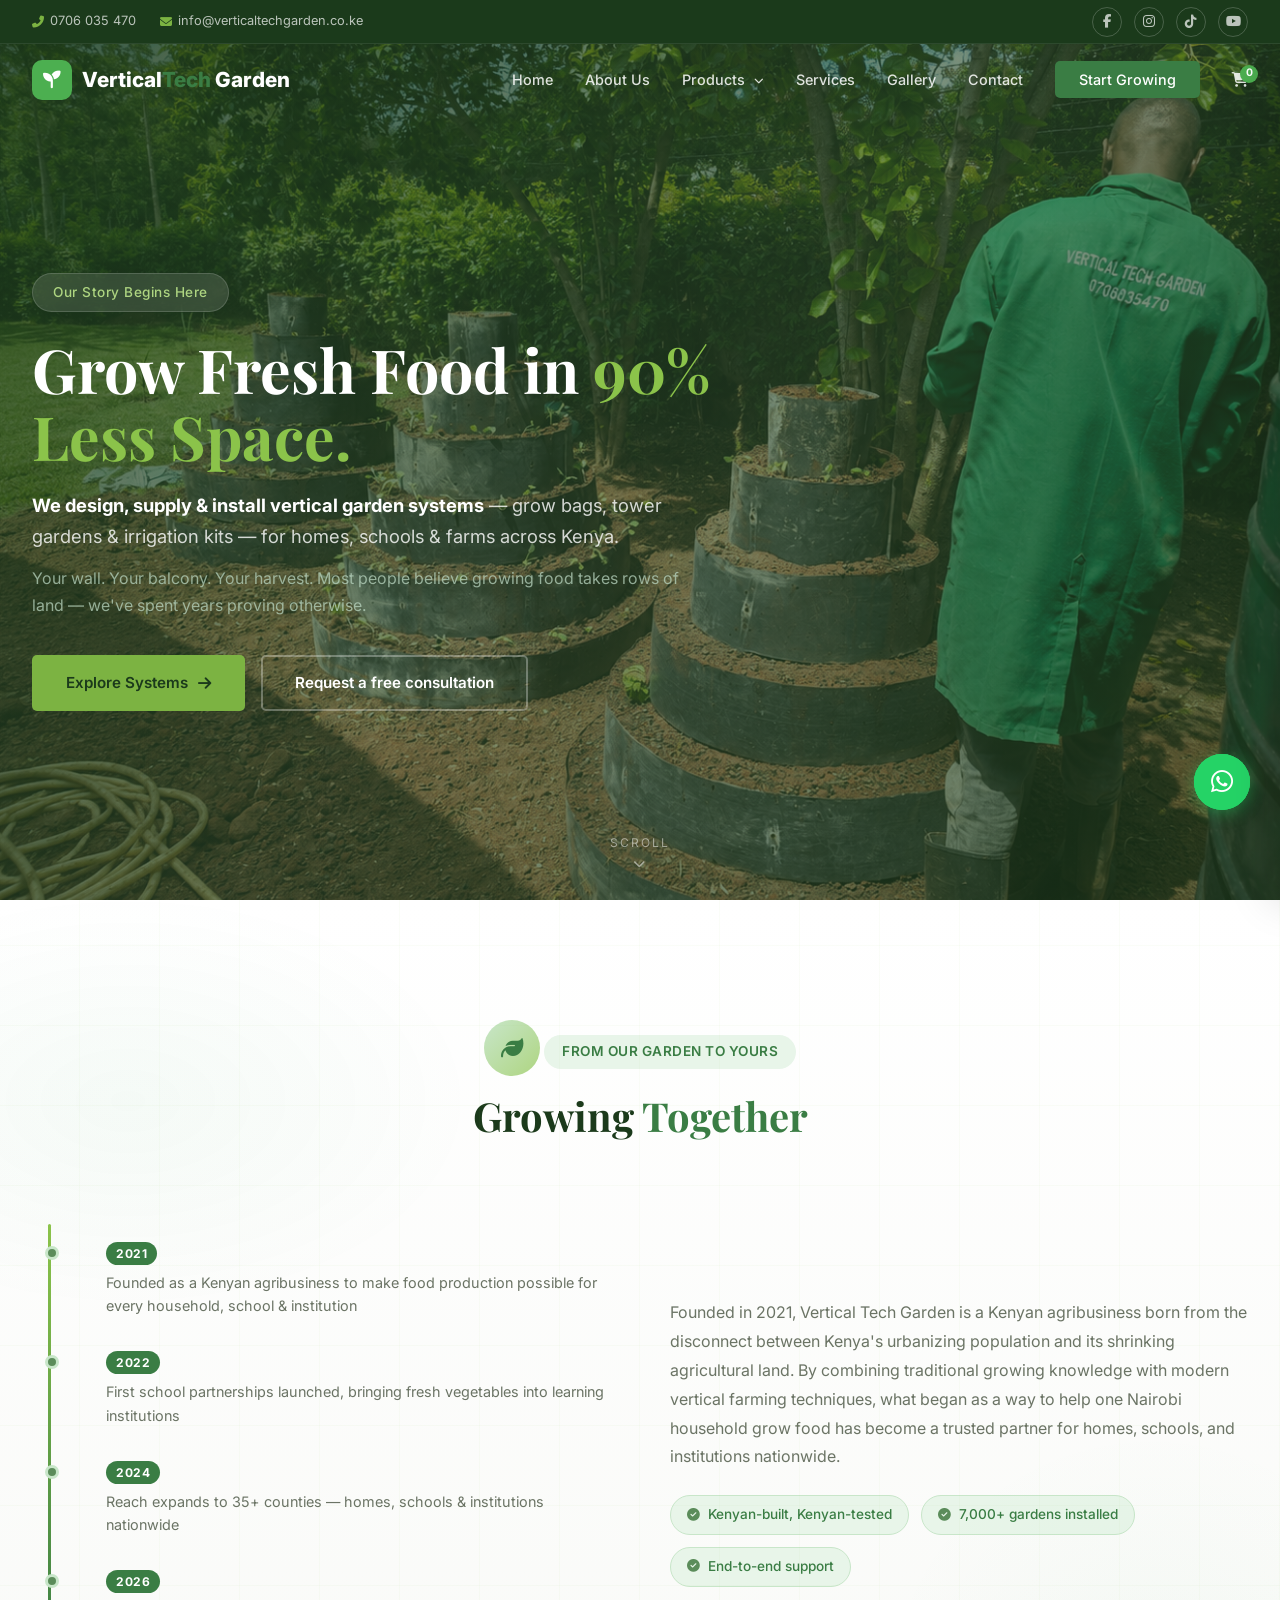
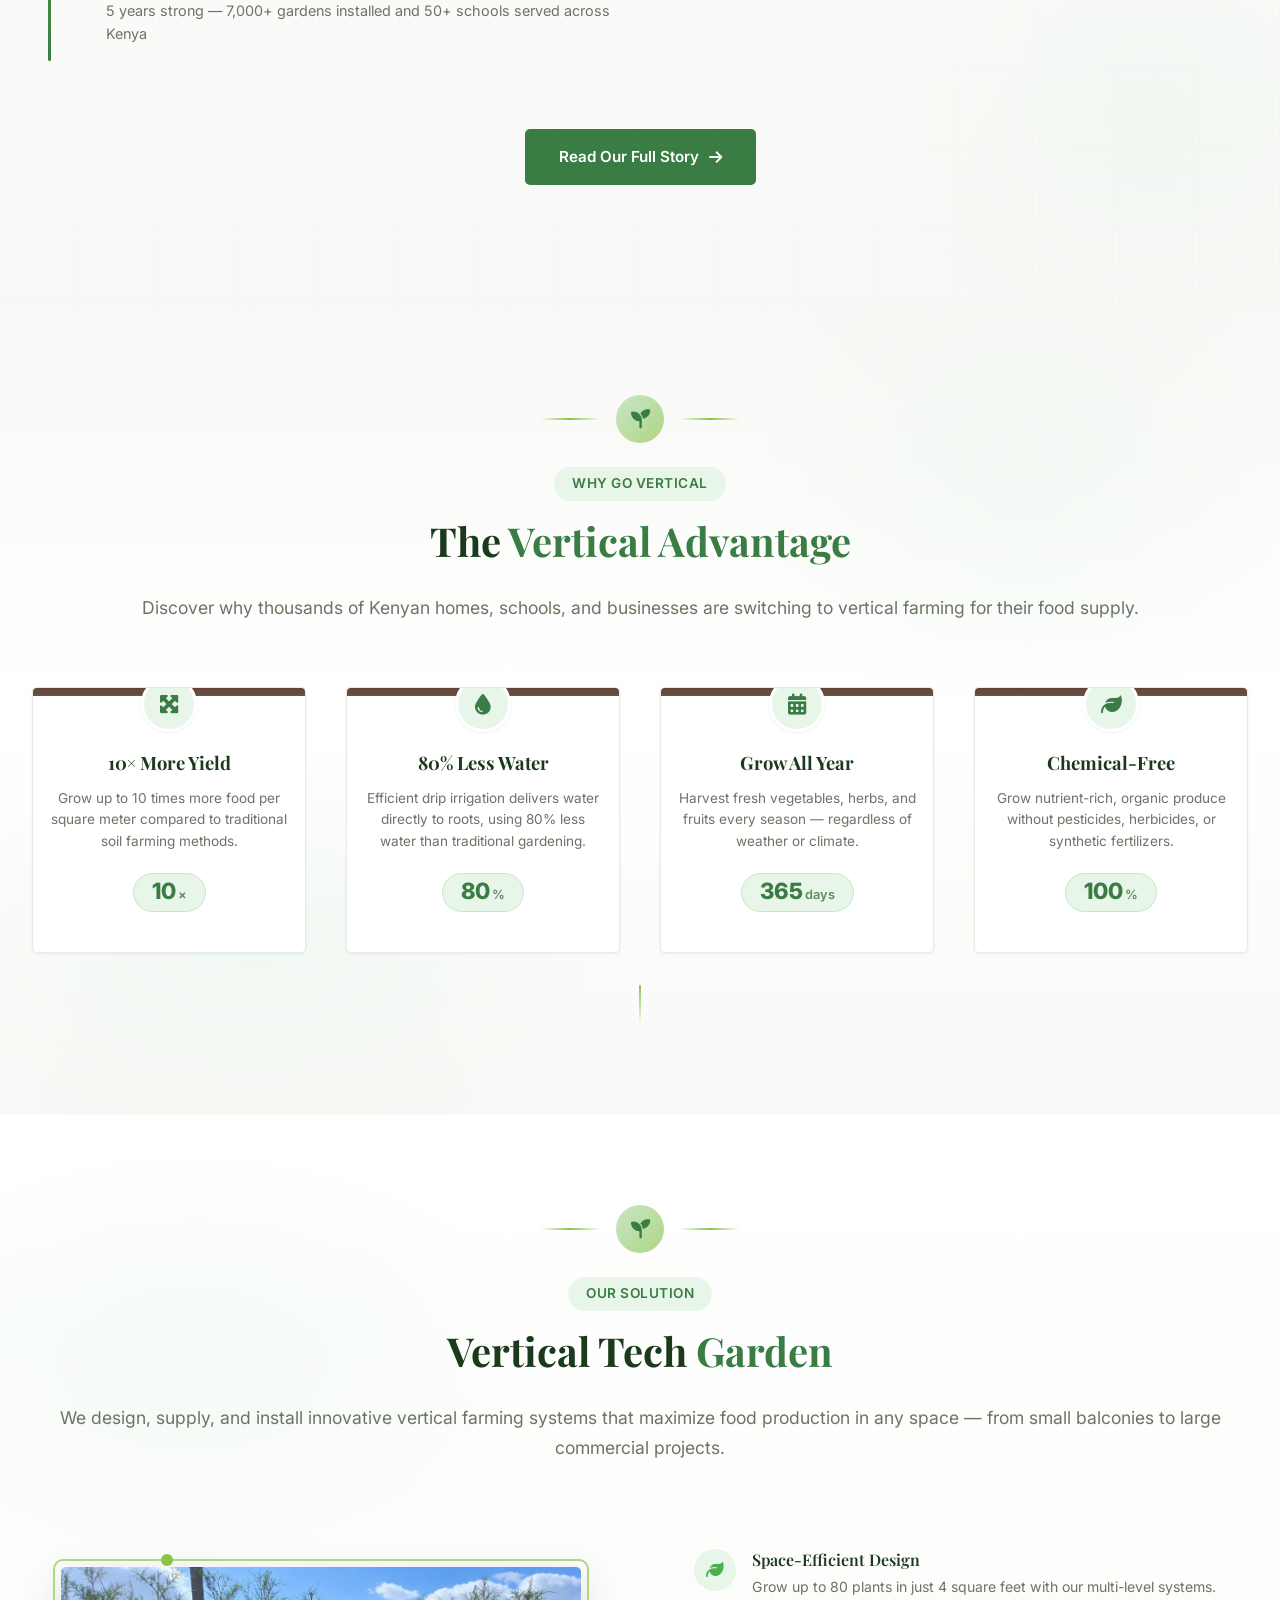
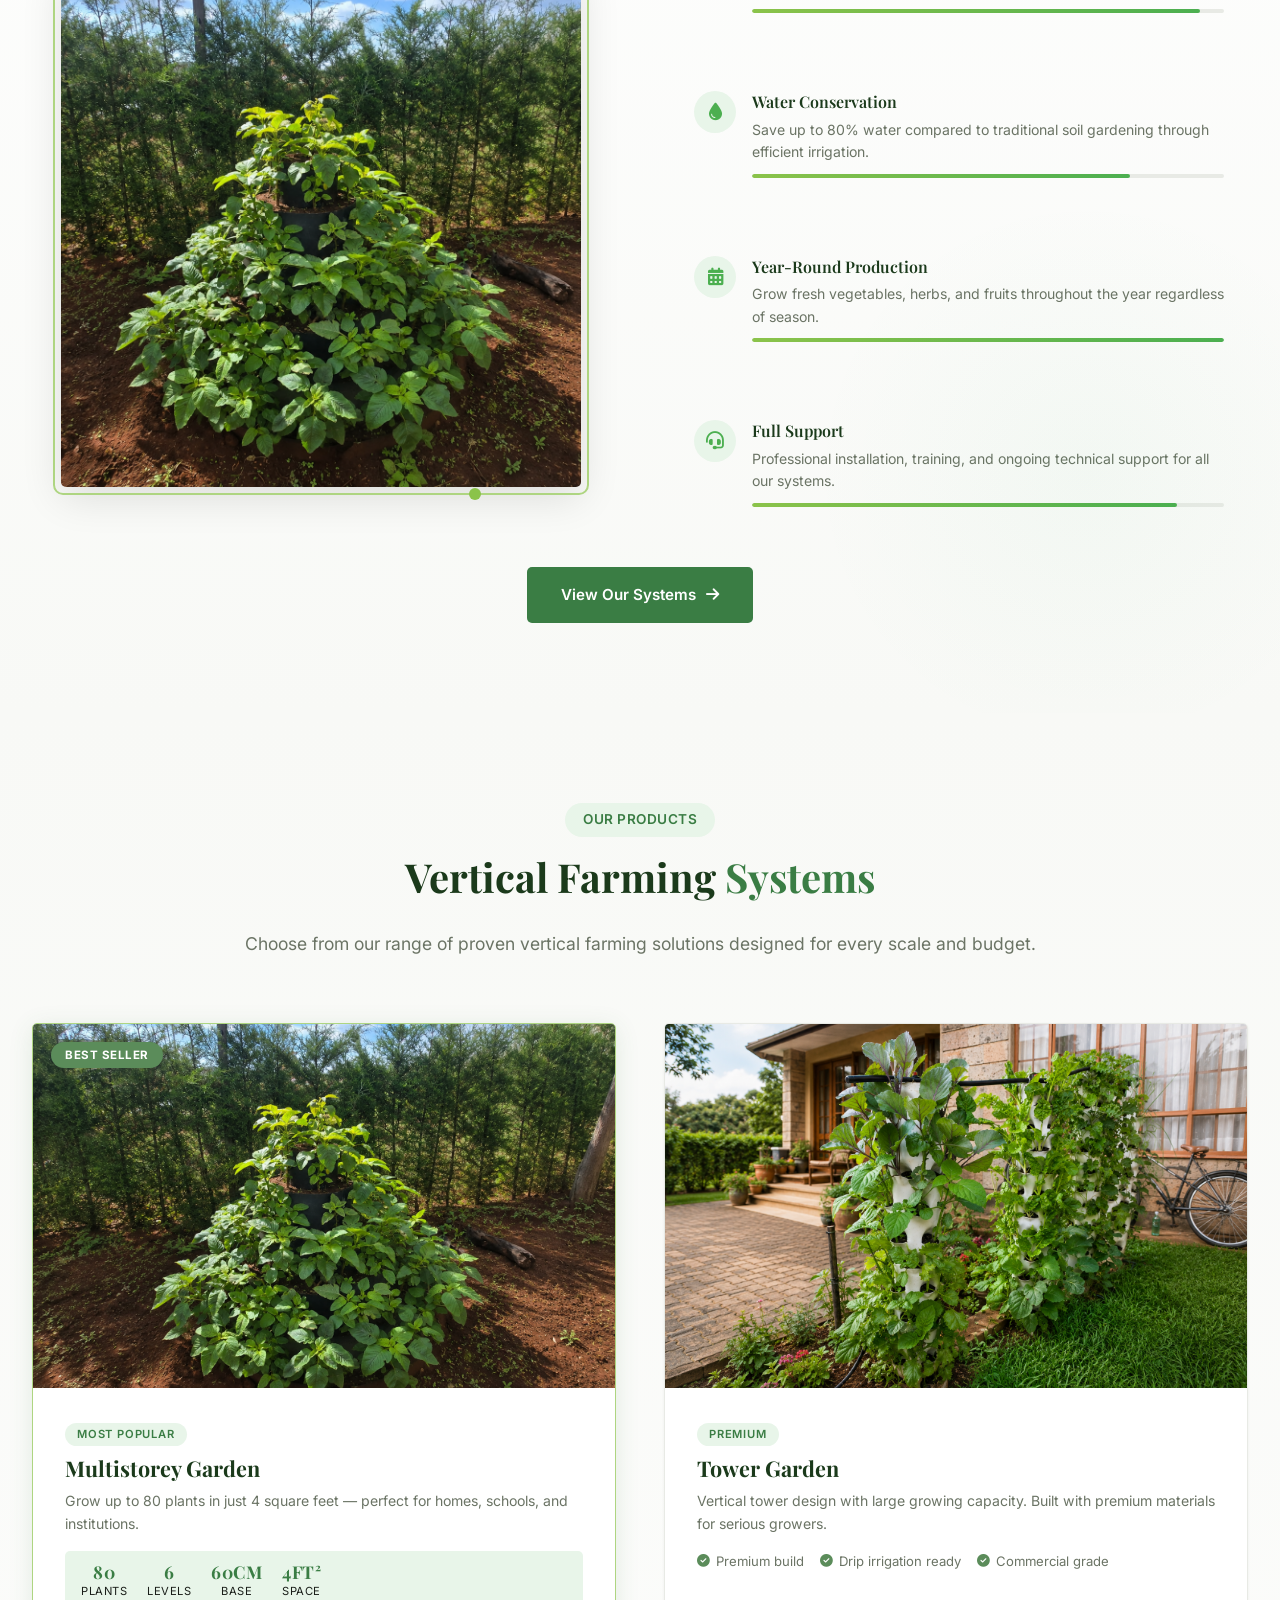
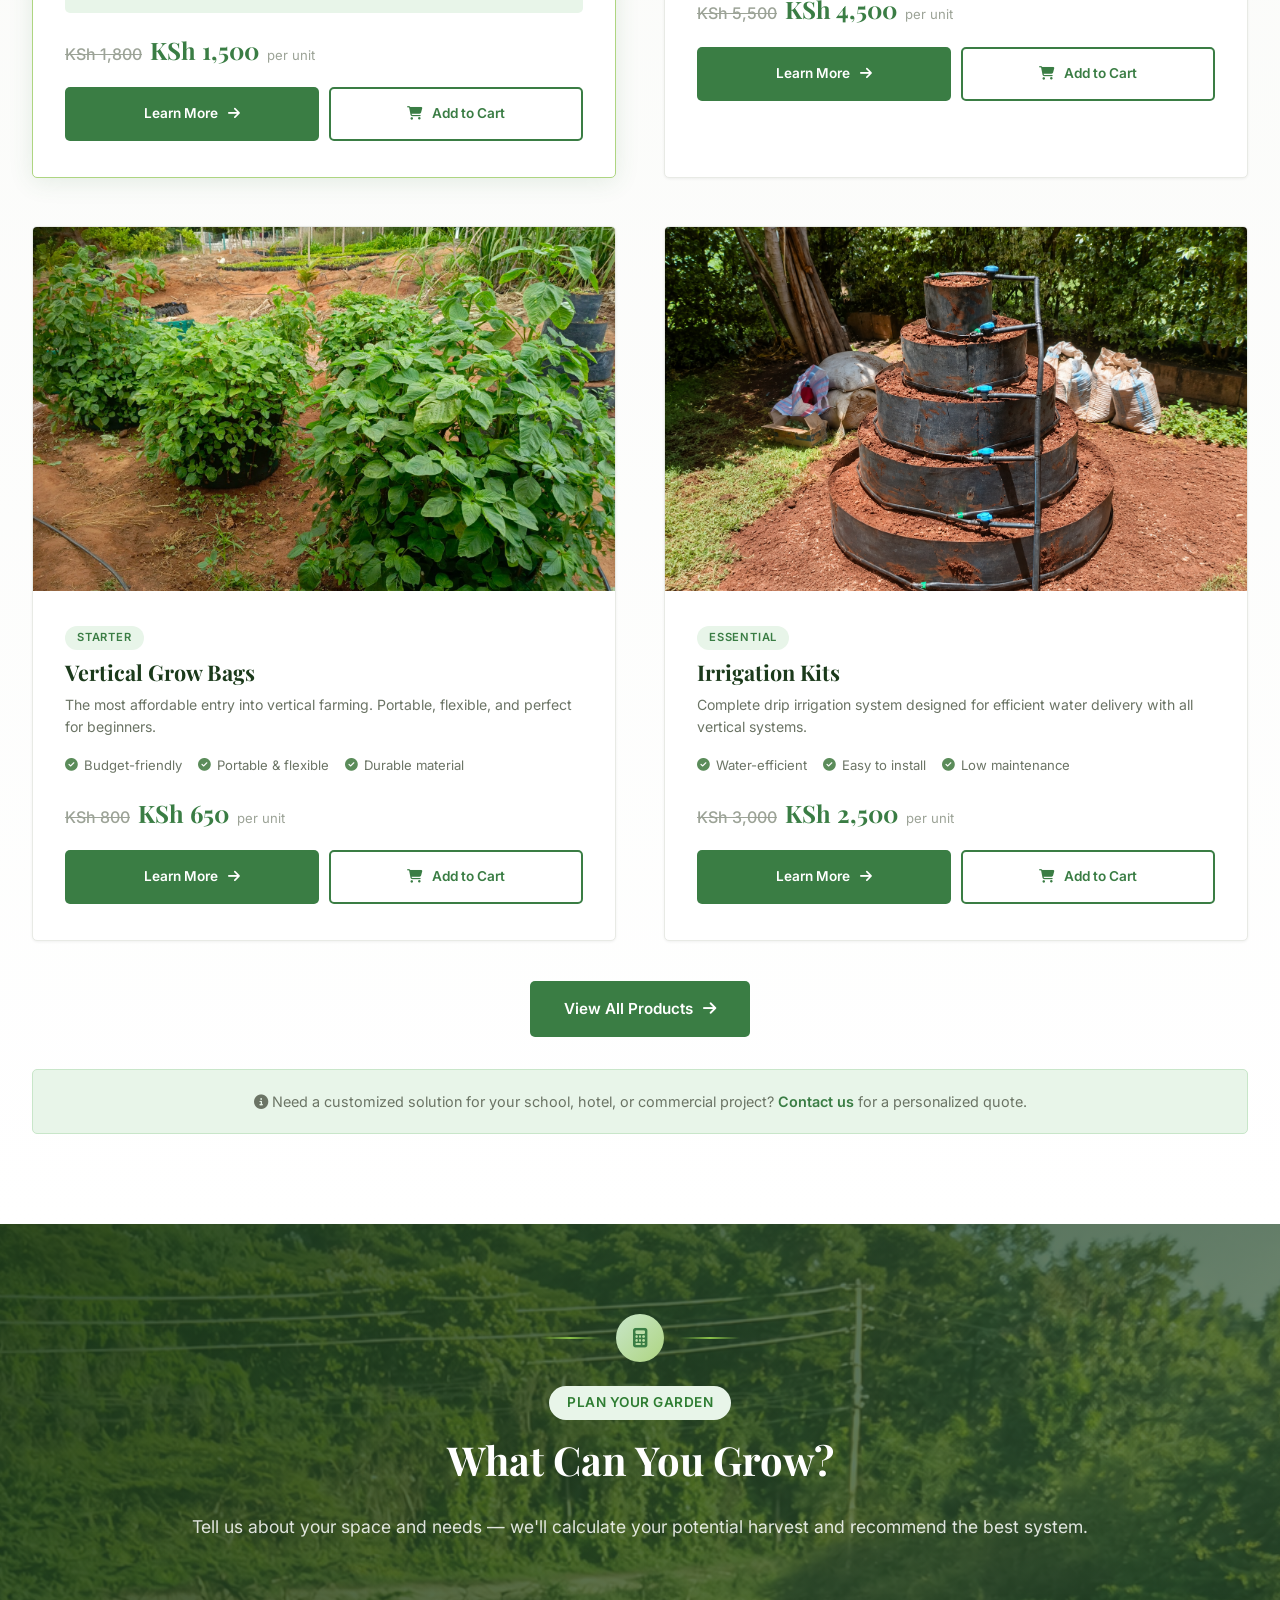
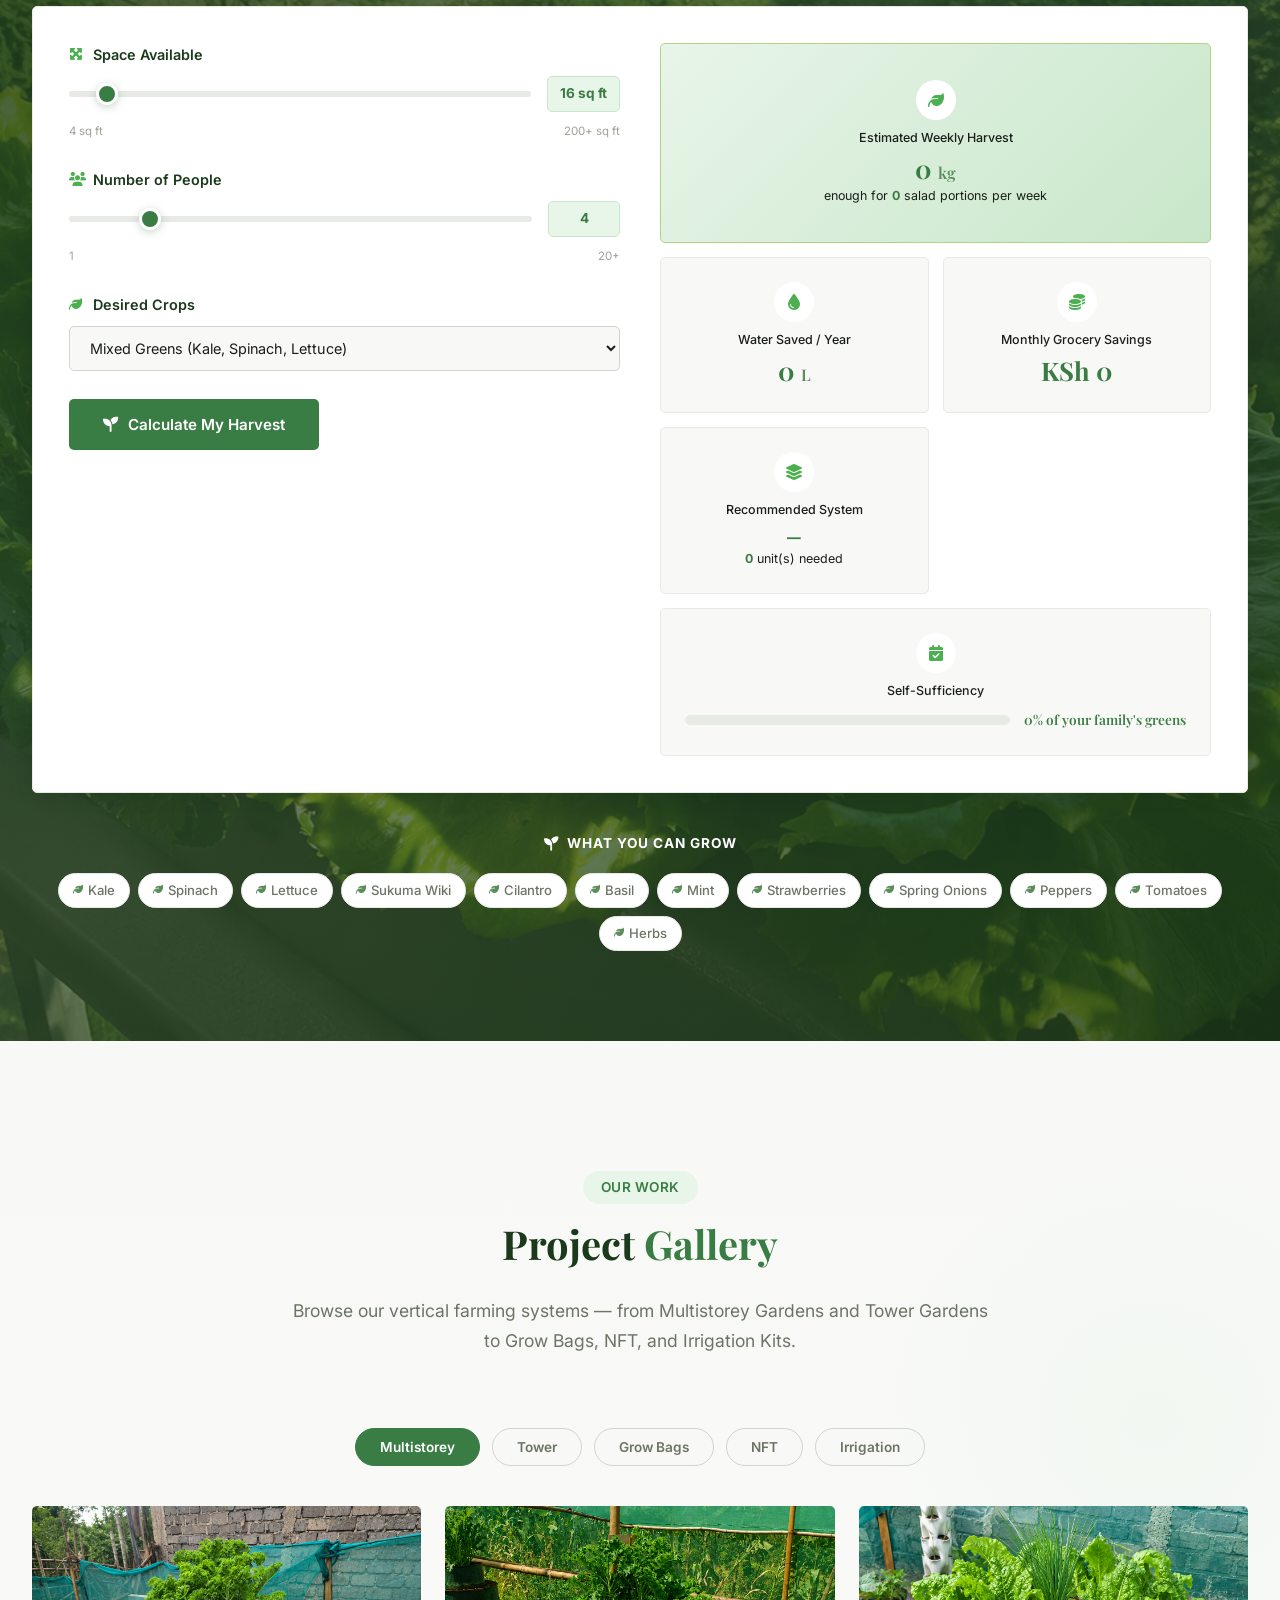
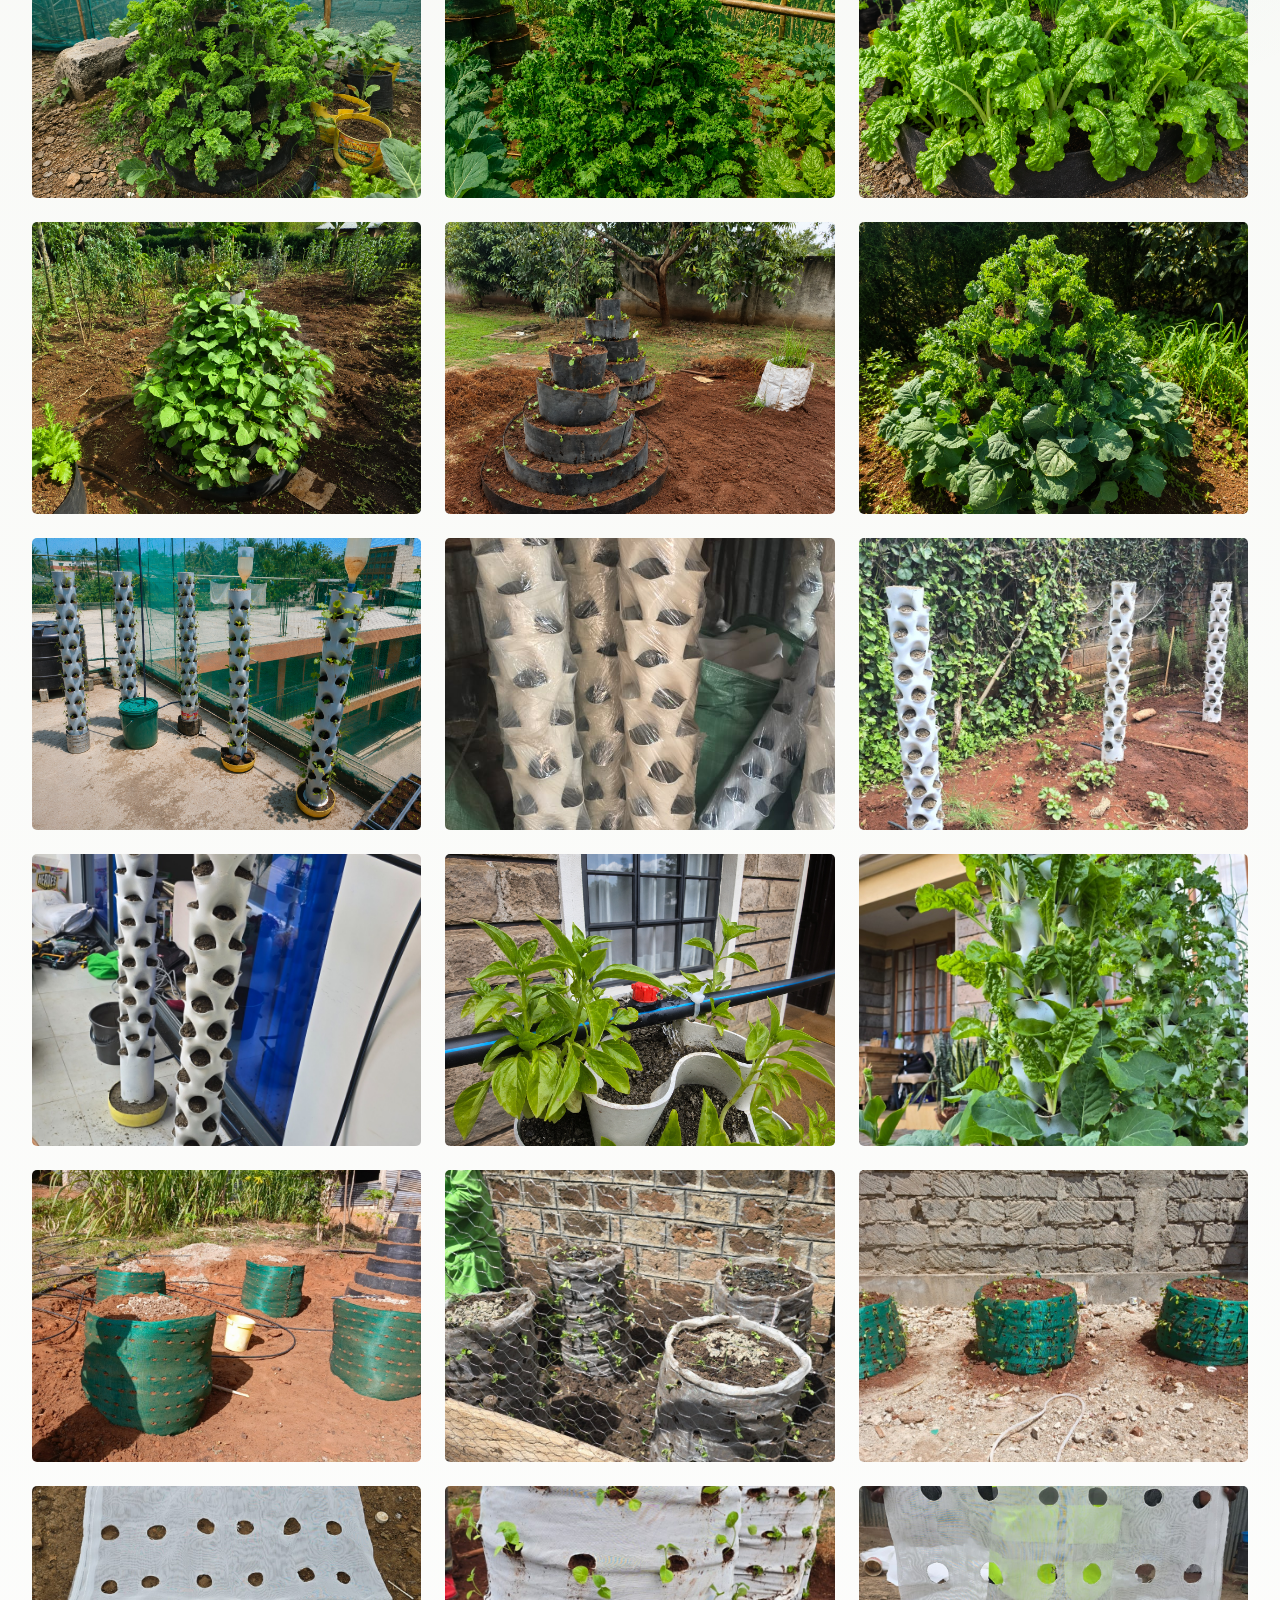
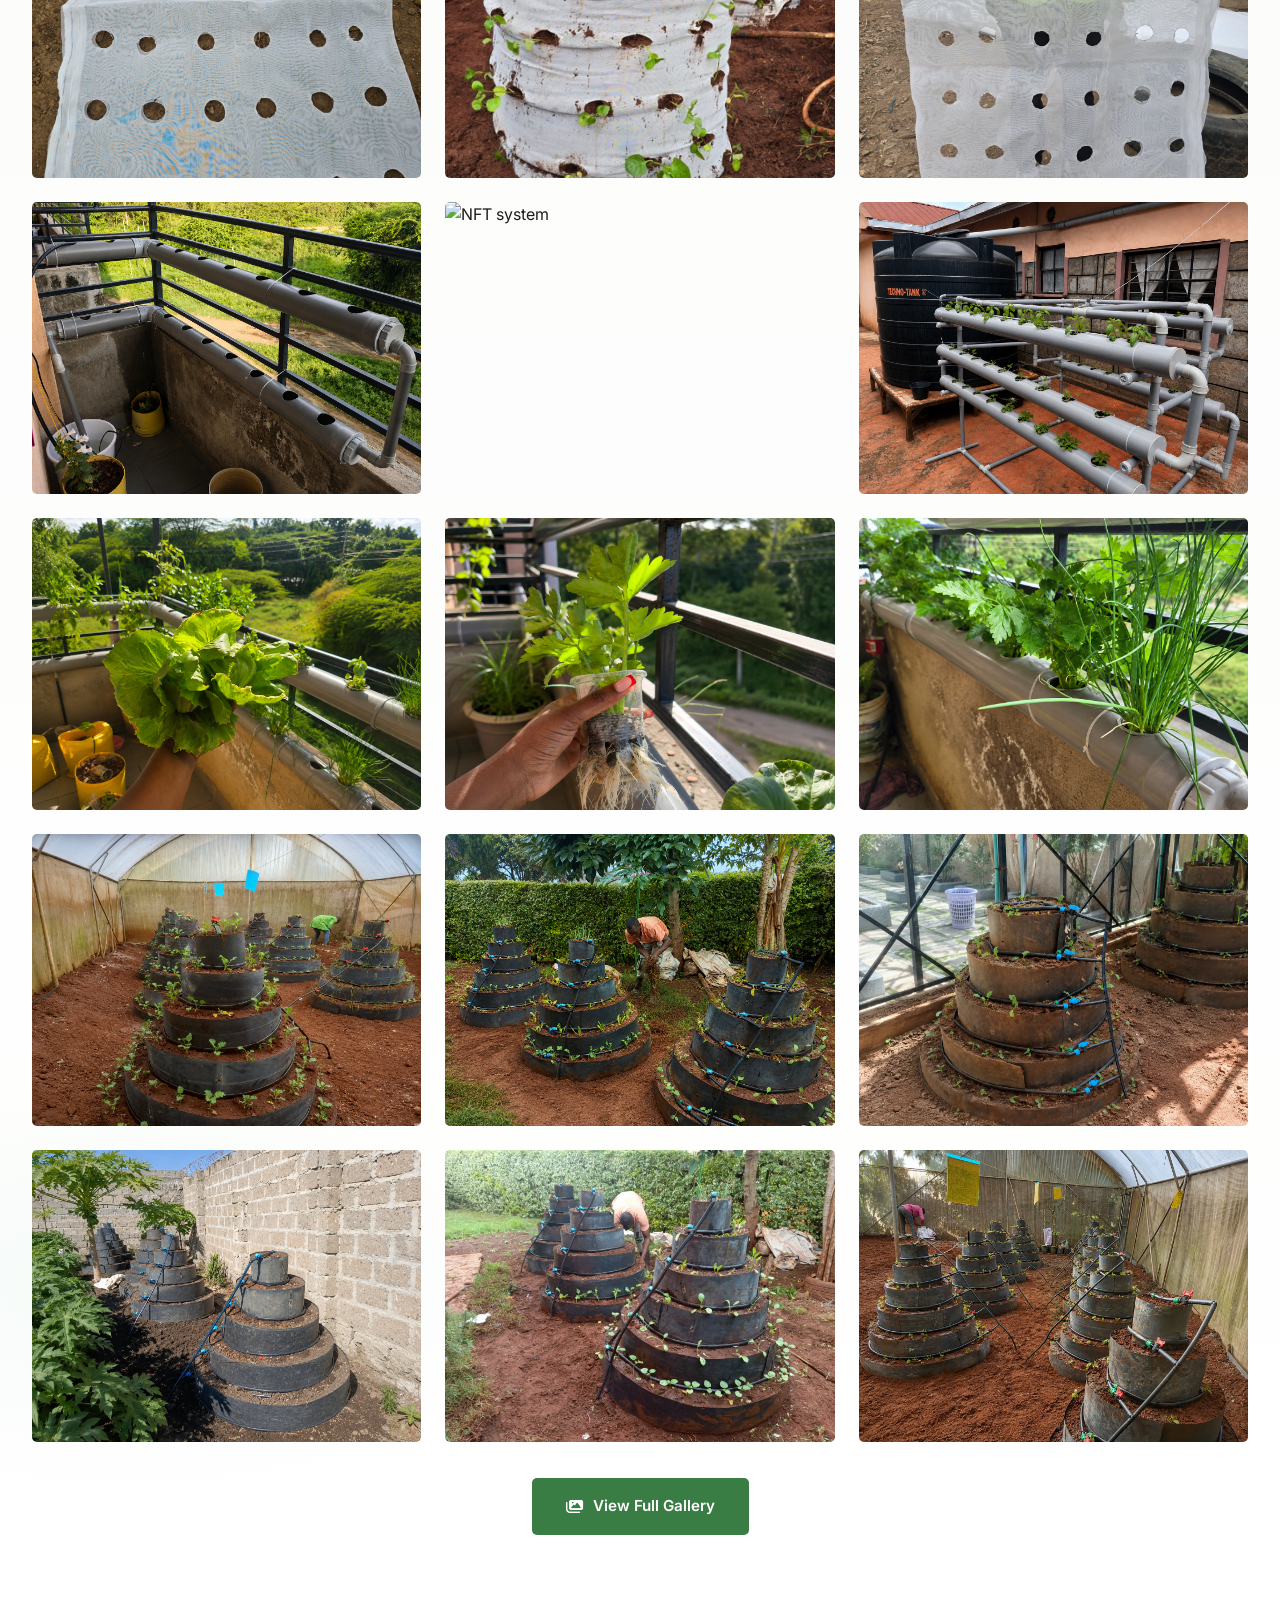
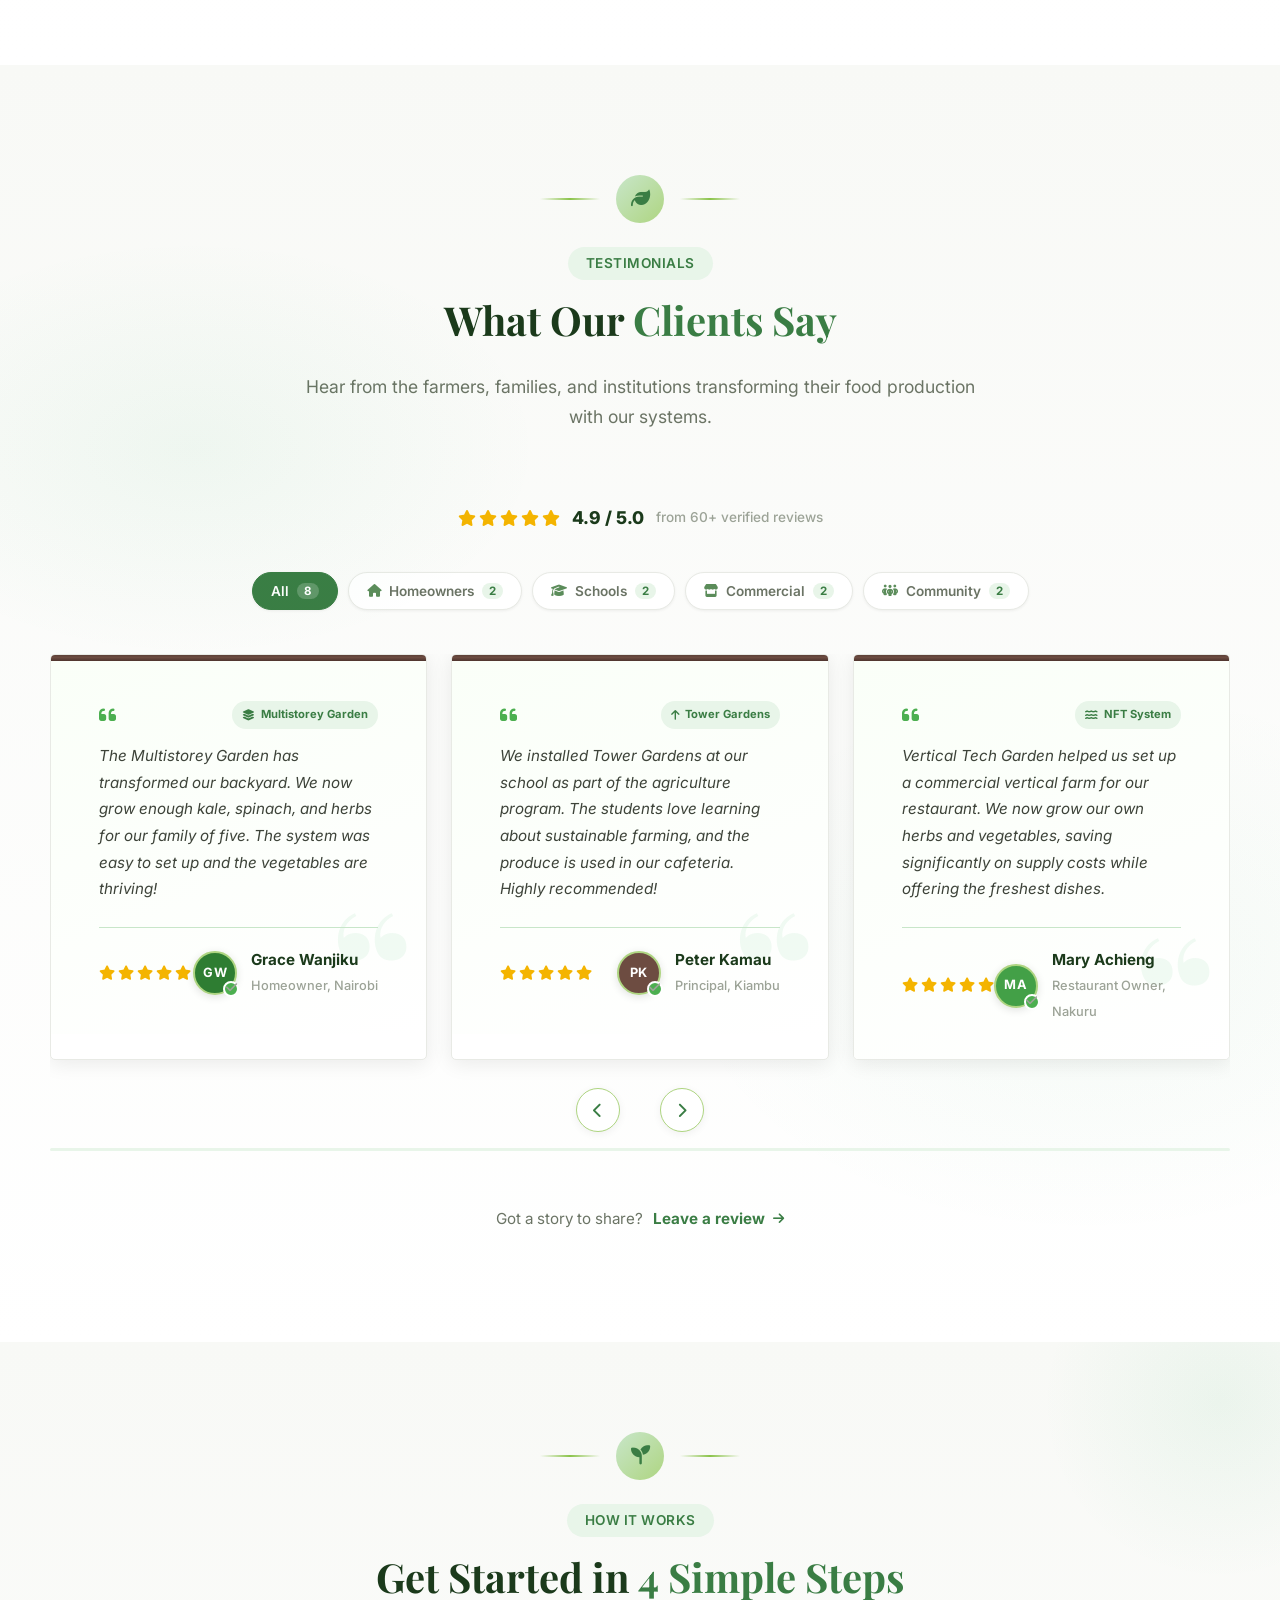
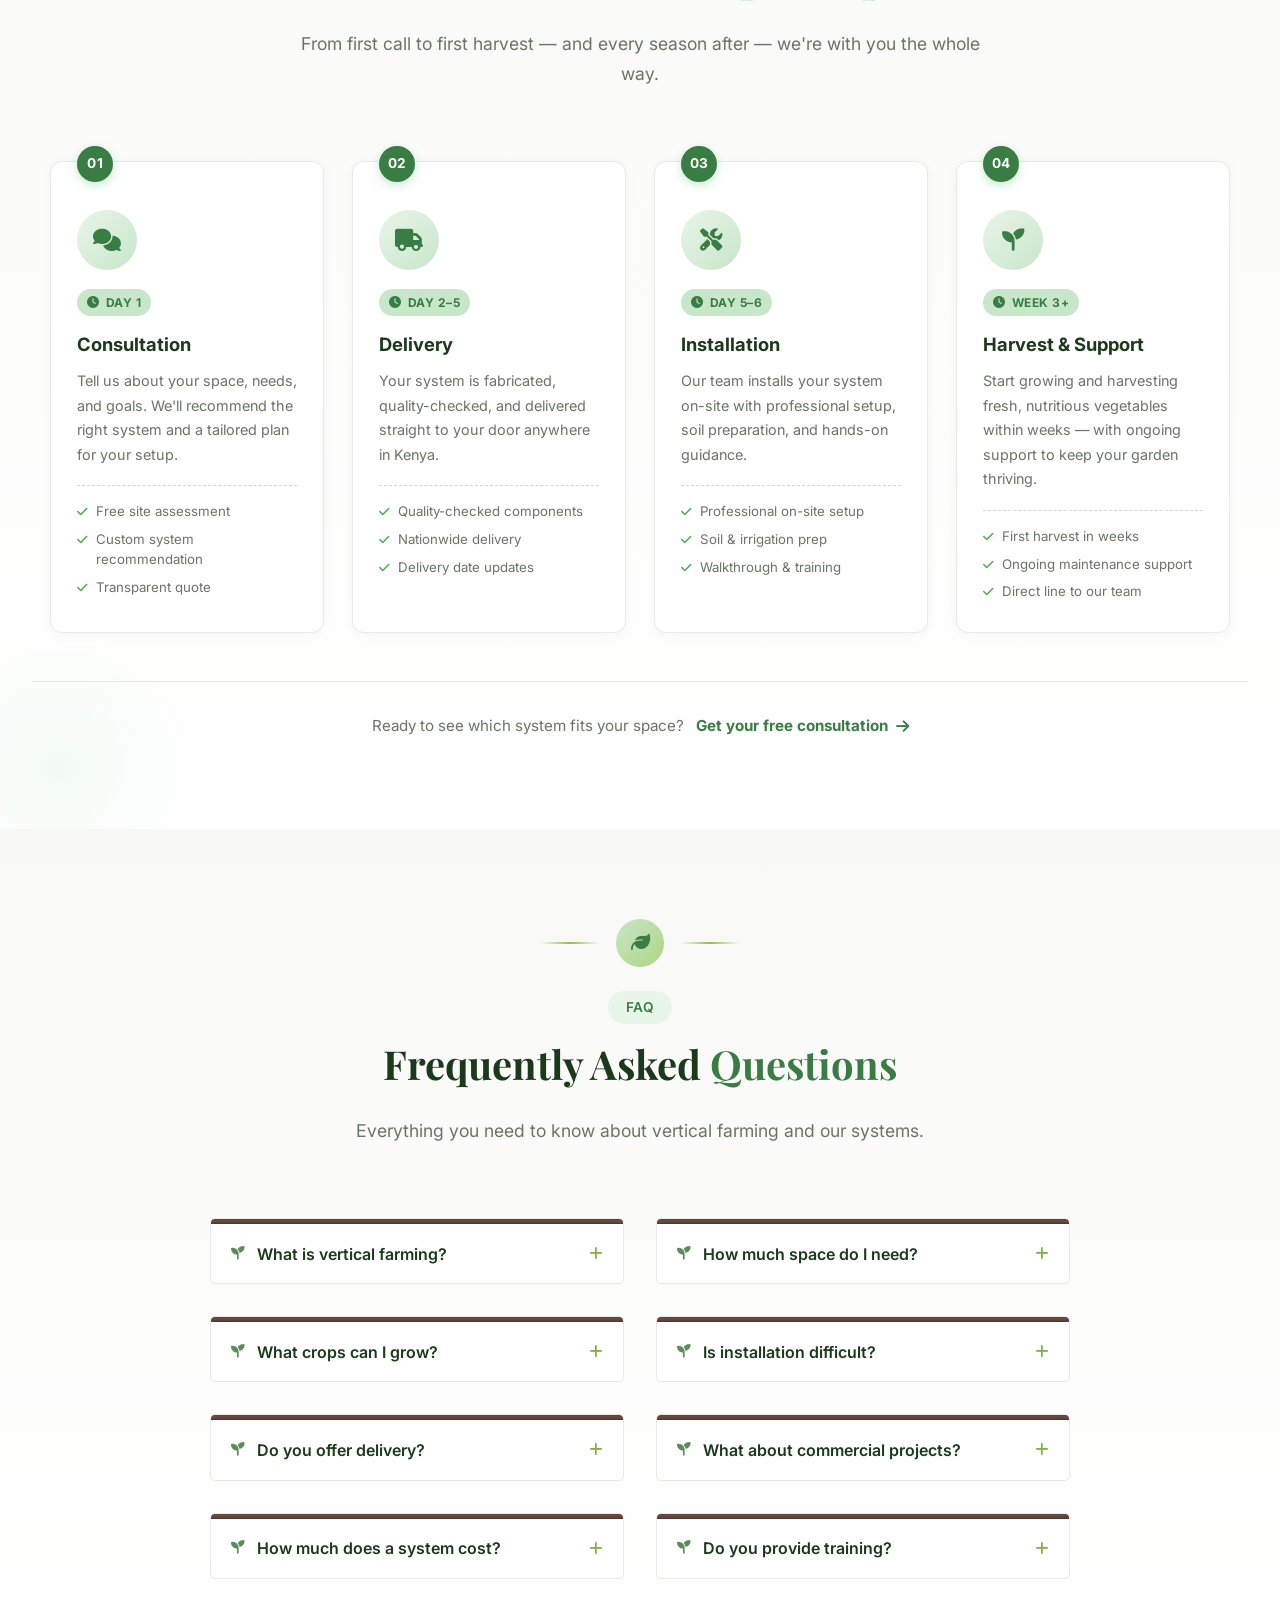
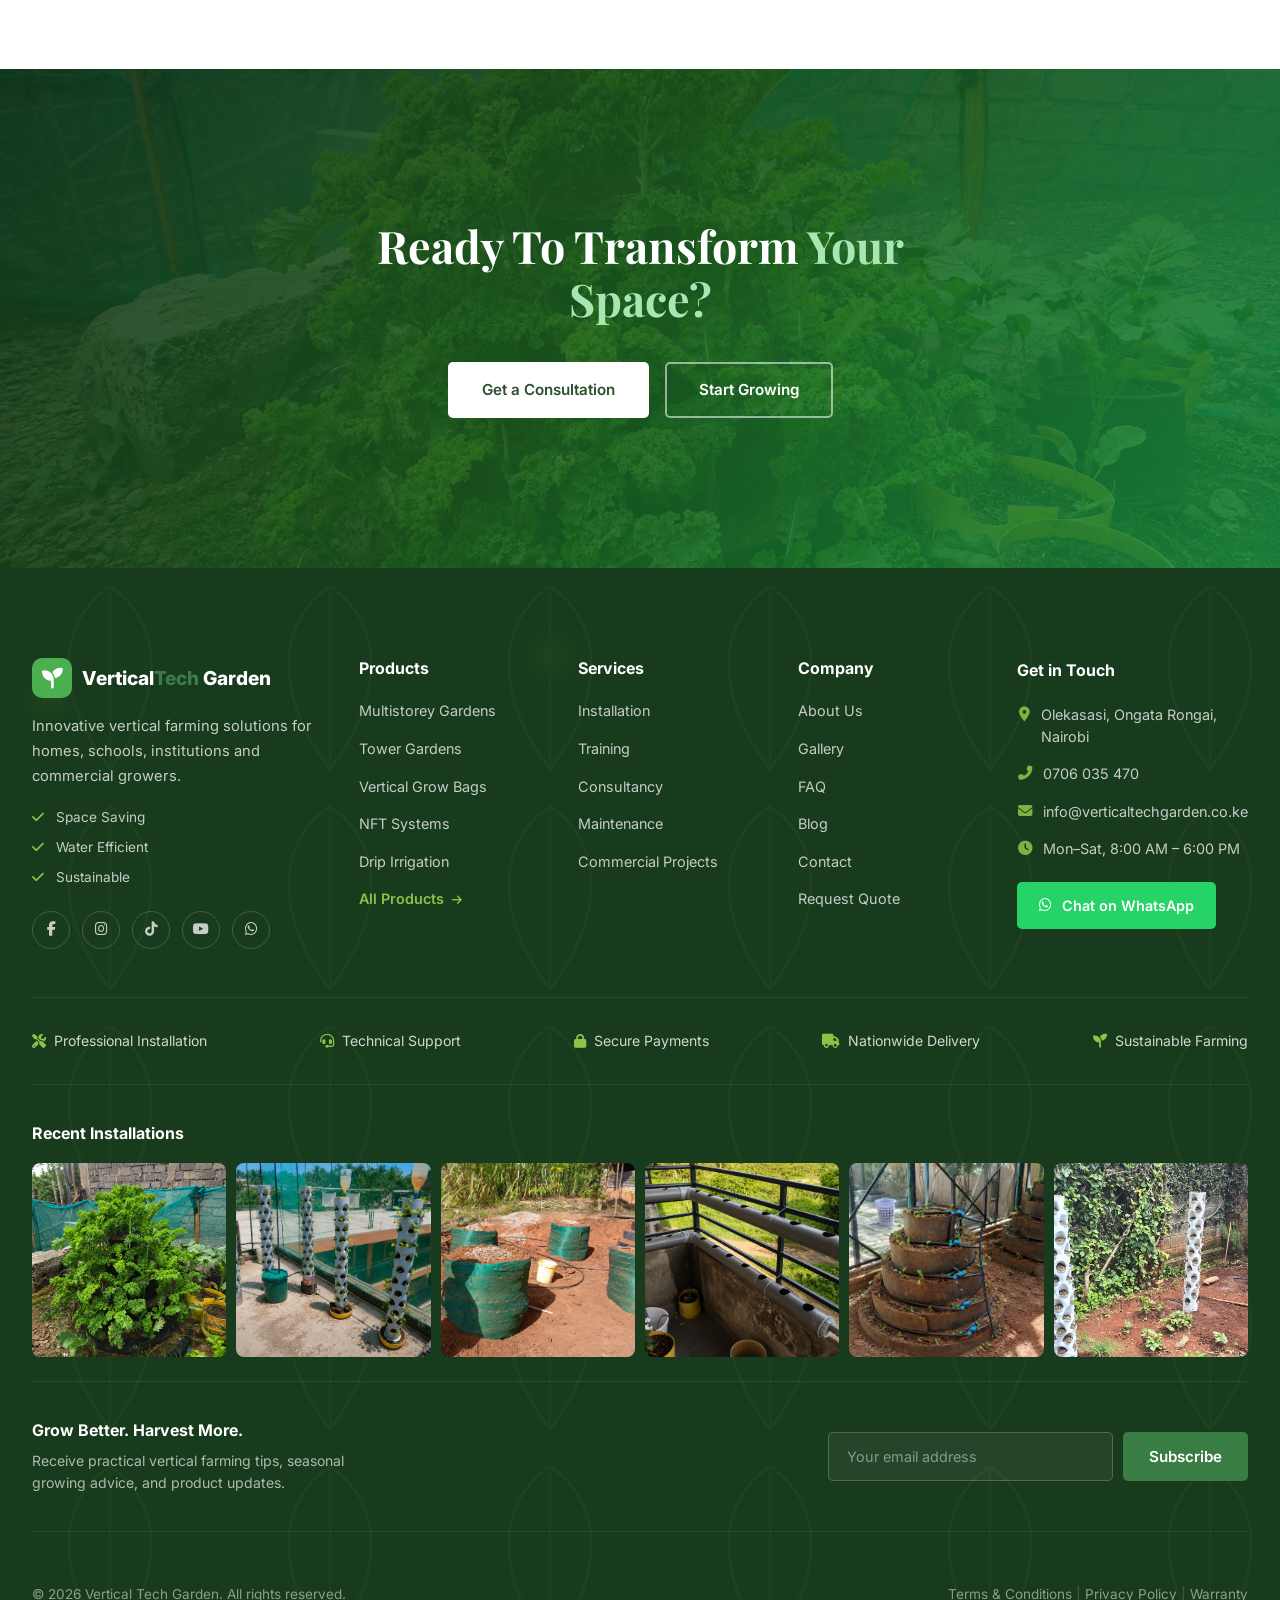
==== index.html @ d06a636c "vertical-tech-garden update" ====
<!DOCTYPE html>
<html lang="en">
<head>
    <meta charset="UTF-8">
    <meta name="viewport" content="width=device-width, initial-scale=1.0">
    <meta name="description" content="Vertical Tech Garden - Sustainable vertical farming solutions for homes, institutions, and commercial growers in Kenya.">
    <title>Vertical Tech Garden | Premium Vertical Farming Solutions</title>
    <link rel="preconnect" href="https://fonts.googleapis.com">
    <link rel="preconnect" href="https://fonts.gstatic.com" crossorigin>
    <link href="https://fonts.googleapis.com/css2?family=Inter:wght@300;400;500;600;700;800;900&family=Playfair+Display:wght@400;500;600;700&display=swap" rel="stylesheet">
    <link rel="stylesheet" href="https://cdnjs.cloudflare.com/ajax/libs/font-awesome/6.5.1/css/all.min.css">
    <link rel="stylesheet" href="css/style.css?v=2">
</head>
<body>

    <div id="header"></div>

    <!-- 1. Hero Section -->
    <section class="hero" id="hero">
        <div class="hero-slider" id="heroSlider">

            <div class="hero-slide active">
                <div class="hero-slide-bg" style="background-image: url('assets/Multistorey Garden/Hero.png')"></div>
                <div class="container">
                    <div class="hero-content">
                        <span class="hero-badge">Our Story Begins Here</span>
                        <h1 class="hero-title">Grow Fresh Food in <span class="text-accent">90% Less Space.</span></h1>
                        <p class="hero-subtitle"><strong>We design, supply &amp; install vertical garden systems</strong> — grow bags, tower gardens &amp; irrigation kits — for homes, schools &amp; farms across Kenya.</p>
                        <p class="hero-intro">Your wall. Your balcony. Your harvest. Most people believe growing food takes rows of land — we've spent years proving otherwise.</p>
                        <div class="hero-actions">
                            <a href="#systems" class="btn btn-primary">Explore Systems <i class="fas fa-arrow-right"></i></a>
                            <a href="contact.html" class="btn btn-outline">Request a free consultation</a>
                        </div>
                    </div>
                </div>
            </div>

            <div class="hero-slide">
                <div class="hero-slide-bg" style="background-image: url('assets/Vertical Grow Bags/Hero.png')"></div>
                <div class="container">
                    <div class="hero-content">
                        <span class="hero-badge">For Every Home</span>
                        <h1 class="hero-title">Small Space. <span class="text-accent">Big Harvest.</span></h1>
                        <p class="hero-subtitle"><strong>We design &amp; install vertical garden systems</strong> for apartments &amp; family homes — grow bags, tower gardens &amp; irrigation kits, fully supplied.</p>
                        <p class="hero-intro">A balcony, a corridor, a bare wall — it's more growing space than you think. From a single grow bag to a full home system, fresh vegetables every single day.</p>
                        <div class="hero-actions">
                            <a href="#systems" class="btn btn-primary">Explore Systems <i class="fas fa-arrow-right"></i></a>
                            <a href="contact.html" class="btn btn-outline">Request a free consultation</a>
                        </div>
                    </div>
                </div>
            </div>

            <div class="hero-slide">
                <div class="hero-slide-bg" style="background-image: url('assets/Tower Garden/Hero.png')"></div>
                <div class="container">
                    <div class="hero-content">
                        <span class="hero-badge">For Schools &amp; NGOs</span>
                        <h1 class="hero-title">Living Classrooms. <span class="text-accent">Real Harvests.</span></h1>
                        <p class="hero-subtitle"><strong>We design &amp; install vertical garden systems</strong> for schools, universities &amp; NGOs — built for food-security &amp; learning programs.</p>
                        <p class="hero-intro">Living classrooms and food-security projects, designed, built, and supported by us — turning empty courtyards across Kenya into harvests.</p>
                        <div class="hero-actions">
                            <a href="#systems" class="btn btn-primary">Explore Systems <i class="fas fa-arrow-right"></i></a>
                            <a href="contact.html" class="btn btn-outline">Request a free consultation</a>
                        </div>
                    </div>
                </div>
            </div>

            <div class="hero-slide">
                <div class="hero-slide-bg" style="background-image: url('assets/Nutrient Film Technique (NFT)/NFT1.png')"></div>
                <div class="container">
                    <div class="hero-content">
                        <span class="hero-badge">For Hotels &amp; Farms</span>
                        <h1 class="hero-title">Commercial-Grade Systems <span class="text-accent">Built to Produce.</span></h1>
                        <p class="hero-subtitle"><strong>We design &amp; install commercial-grade vertical garden systems</strong> for hotels, restaurants &amp; farms — built to produce at scale.</p>
                        <p class="hero-intro">Farm-to-table, literally on-site. Scale from a single kitchen garden to full commercial production, with our support throughout.</p>
                        <div class="hero-actions">
                            <a href="#systems" class="btn btn-primary">Explore Systems <i class="fas fa-arrow-right"></i></a>
                            <a href="contact.html" class="btn btn-outline">Request a free consultation</a>
                        </div>
                    </div>
                </div>
            </div>

        </div>

        <a href="#trust" class="scroll-indicator">
            <span>Scroll</span>
            <i class="fas fa-chevron-down"></i>
        </a>
    </section>

    <!-- About Section -->
    <section class="section garden-story" id="about">
        <div class="container">
            <div class="gs-header">
                <span class="gs-leaf"><i class="fas fa-leaf"></i></span>
                <span class="section-tag">From Our Garden to Yours</span>
                <h2 class="section-title">Growing <span class="text-accent">Together</span></h2>
            </div>
            <div class="gs-body">
                <div class="gs-vine">
                    <div class="gs-node">
                        <span class="gs-node-dot"></span>
                        <span class="gs-node-year">2021</span>
                        <span class="gs-node-label">Founded as a Kenyan agribusiness to make food production possible for every household, school &amp; institution</span>
                    </div>
                    <div class="gs-node">
                        <span class="gs-node-dot"></span>
                        <span class="gs-node-year">2022</span>
                        <span class="gs-node-label">First school partnerships launched, bringing fresh vegetables into learning institutions</span>
                    </div>
                    <div class="gs-node">
                        <span class="gs-node-dot"></span>
                        <span class="gs-node-year">2024</span>
                        <span class="gs-node-label">Reach expands to 35+ counties — homes, schools &amp; institutions nationwide</span>
                    </div>
                    <div class="gs-node">
                        <span class="gs-node-dot"></span>
                        <span class="gs-node-year">2026</span>
                        <span class="gs-node-label">5 years strong — 7,000+ gardens installed and 50+ schools served across Kenya</span>
                    </div>
                </div>
                <div class="gs-content">
                    <p class="gs-story">Founded in 2021, Vertical Tech Garden is a Kenyan agribusiness born from the disconnect between Kenya's urbanizing population and its shrinking agricultural land. By combining traditional growing knowledge with modern vertical farming techniques, what began as a way to help one Nairobi household grow food has become a trusted partner for homes, schools, and institutions nationwide.</p>
                    <div class="gs-traits">
                        <span class="gs-trait"><i class="fas fa-check-circle"></i> Kenyan-built, Kenyan-tested</span>
                        <span class="gs-trait"><i class="fas fa-check-circle"></i> 7,000+ gardens installed</span>
                        <span class="gs-trait"><i class="fas fa-check-circle"></i> End-to-end support</span>
                    </div>
                </div>
            </div>
            <div class="gs-cta">
                <a href="about.html" class="btn btn-primary">Read Our Full Story <i class="fas fa-arrow-right"></i></a>
            </div>
        </div>
    </section>

    <!-- Why Choose Vertical Section -->
    <section class="section why-vertical" id="why-vertical">
        <div class="container">
            <div class="wv-header">
                <div class="wv-deco">
                    <span class="wv-deco-line"></span>
                    <span class="wv-deco-icon"><i class="fas fa-seedling"></i></span>
                    <span class="wv-deco-line"></span>
                </div>
                <span class="section-tag">Why Go Vertical</span>
                <h2 class="section-title">The <span class="text-accent">Vertical Advantage</span></h2>
                <p class="section-desc">Discover why thousands of Kenyan homes, schools, and businesses are switching to vertical farming for their food supply.</p>
            </div>
            <div class="wv-grid">
                <div class="wv-card">
                    <div class="wv-card-soil"></div>
                    <div class="wv-card-icon"><i class="fas fa-expand-arrows-alt"></i></div>
                    <h3 class="wv-card-title">10× More Yield</h3>
                    <p class="wv-card-desc">Grow up to 10 times more food per square meter compared to traditional soil farming methods.</p>
                    <div class="wv-card-stat">
                        <span class="wv-card-stat-num">10</span>
                        <span class="wv-card-stat-unit">×</span>
                    </div>
                </div>
                <div class="wv-card">
                    <div class="wv-card-soil"></div>
                    <div class="wv-card-icon"><i class="fas fa-tint"></i></div>
                    <h3 class="wv-card-title">80% Less Water</h3>
                    <p class="wv-card-desc">Efficient drip irrigation delivers water directly to roots, using 80% less water than traditional gardening.</p>
                    <div class="wv-card-stat">
                        <span class="wv-card-stat-num">80</span>
                        <span class="wv-card-stat-unit">%</span>
                    </div>
                </div>
                <div class="wv-card">
                    <div class="wv-card-soil"></div>
                    <div class="wv-card-icon"><i class="fas fa-calendar-alt"></i></div>
                    <h3 class="wv-card-title">Grow All Year</h3>
                    <p class="wv-card-desc">Harvest fresh vegetables, herbs, and fruits every season — regardless of weather or climate.</p>
                    <div class="wv-card-stat">
                        <span class="wv-card-stat-num">365</span>
                        <span class="wv-card-stat-unit">days</span>
                    </div>
                </div>
                <div class="wv-card">
                    <div class="wv-card-soil"></div>
                    <div class="wv-card-icon"><i class="fas fa-leaf"></i></div>
                    <h3 class="wv-card-title">Chemical-Free</h3>
                    <p class="wv-card-desc">Grow nutrient-rich, organic produce without pesticides, herbicides, or synthetic fertilizers.</p>
                    <div class="wv-card-stat">
                        <span class="wv-card-stat-num">100</span>
                        <span class="wv-card-stat-unit">%</span>
                    </div>
                </div>
            </div>
            <div class="wv-bottom">
                <span class="wv-root"></span>
            </div>
        </div>
    </section>

    <!-- Our Solution Section -->
    <section class="section garden-solution" id="solution">
        <div class="container">
            <div class="gsol-header">
                <div class="gsol-deco">
                    <span class="gsol-deco-line"></span>
                    <span class="gsol-deco-icon"><i class="fas fa-seedling"></i></span>
                    <span class="gsol-deco-line"></span>
                </div>
                <span class="section-tag">Our Solution</span>
                <h2 class="section-title">Vertical Tech <span class="text-accent">Garden</span></h2>
                <p class="section-desc">We design, supply, and install innovative vertical farming systems that maximize food production in any space — from small balconies to large commercial projects.</p>
            </div>
            <div class="gsol-body">
                <div class="gsol-visual">
                    <div class="gsol-frame">
                        <div class="gsol-vine-accent"></div>
                        <img src="assets/Multistorey Garden/MG Homepage.png" alt="Vertical growing system with fresh vegetables" class="gsol-img">
                    </div>
                </div>
                <div class="gsol-features">
                    <div class="gsol-feat">
                        <span class="gsol-feat-icon"><i class="fas fa-leaf"></i></span>
                        <div class="gsol-feat-text">
                            <h4>Space-Efficient Design</h4>
                            <p>Grow up to 80 plants in just 4 square feet with our multi-level systems.</p>
                            <span class="gsol-feat-bar"><span style="width:95%"></span></span>
                        </div>
                    </div>
                    <div class="gsol-feat">
                        <span class="gsol-feat-icon"><i class="fas fa-tint"></i></span>
                        <div class="gsol-feat-text">
                            <h4>Water Conservation</h4>
                            <p>Save up to 80% water compared to traditional soil gardening through efficient irrigation.</p>
                            <span class="gsol-feat-bar"><span style="width:80%"></span></span>
                        </div>
                    </div>
                    <div class="gsol-feat">
                        <span class="gsol-feat-icon"><i class="fas fa-calendar-alt"></i></span>
                        <div class="gsol-feat-text">
                            <h4>Year-Round Production</h4>
                            <p>Grow fresh vegetables, herbs, and fruits throughout the year regardless of season.</p>
                            <span class="gsol-feat-bar"><span style="width:100%"></span></span>
                        </div>
                    </div>
                    <div class="gsol-feat">
                        <span class="gsol-feat-icon"><i class="fas fa-headset"></i></span>
                        <div class="gsol-feat-text">
                            <h4>Full Support</h4>
                            <p>Professional installation, training, and ongoing technical support for all our systems.</p>
                            <span class="gsol-feat-bar"><span style="width:90%"></span></span>
                        </div>
                    </div>
                </div>
            </div>
            <div class="gsol-cta">
                <a href="#systems" class="btn btn-primary">View Our Systems <i class="fas fa-arrow-right"></i></a>
            </div>
        </div>
    </section>

    <!-- Products Section -->
    <section class="section garden-products" id="systems">
        <div class="container">
            <div class="gp-header">
                <span class="section-tag">Our Products</span>
                <h2 class="section-title">Vertical Farming <span class="text-accent">Systems</span></h2>
                <p class="section-desc">Choose from our range of proven vertical farming solutions designed for every scale and budget.</p>
            </div>

            <div class="gp-grid">

                <div class="gp-card gp-card--featured">
                    <div class="gp-card-soil"></div>
                    <span class="gp-badge">Best Seller</span>
                    <div class="gp-card-img-wrap">
                        <img class="gp-card-img" src="assets/Multistorey Garden/MG Homepage.png" alt="Multistorey Garden">
                    </div>
                    <div class="gp-card-body">
                        <span class="gp-tag">Most Popular</span>
                        <h3 class="gp-card-title">Multistorey Garden</h3>
                        <p class="gp-card-desc">Grow up to 80 plants in just 4 square feet — perfect for homes, schools, and institutions.</p>
                        <div class="gp-specs">
                            <span class="gp-spec"><span class="gp-spec-val">80</span> Plants</span>
                            <span class="gp-spec"><span class="gp-spec-val">6</span> Levels</span>
                            <span class="gp-spec"><span class="gp-spec-val">60cm</span> Base</span>
                            <span class="gp-spec"><span class="gp-spec-val">4ft²</span> Space</span>
                        </div>
                        <div class="gp-price">
                            <span class="gp-price-was">KSh 1,800</span>
                            <span class="gp-price-amount">KSh 1,500</span>
                            <span class="gp-price-unit">per unit</span>
                        </div>
                        <div class="gp-actions">
                            <a href="products.html#product-multistorey" class="btn btn-primary">Learn More <i class="fas fa-arrow-right"></i></a>
                            <a href="#" class="btn btn-outline add-to-cart" data-product="Multistorey Garden" data-price="1500"><i class="fas fa-shopping-cart"></i> Add to Cart</a>
                        </div>
                    </div>
                </div>

                <div class="gp-card">
                    <div class="gp-card-soil"></div>
                    <div class="gp-card-img-wrap">
                        <img class="gp-card-img" src="assets/Tower Garden/Tower Homepage.png" alt="Tower Garden">
                    </div>
                    <div class="gp-card-body">
                        <span class="gp-tag">Premium</span>
                        <h3 class="gp-card-title">Tower Garden</h3>
                        <p class="gp-card-desc">Vertical tower design with large growing capacity. Built with premium materials for serious growers.</p>
                        <div class="gp-features">
                            <span><i class="fas fa-check-circle"></i> Premium build</span>
                            <span><i class="fas fa-check-circle"></i> Drip irrigation ready</span>
                            <span><i class="fas fa-check-circle"></i> Commercial grade</span>
                        </div>
                        <div class="gp-price">
                            <span class="gp-price-was">KSh 5,500</span>
                            <span class="gp-price-amount">KSh 4,500</span>
                            <span class="gp-price-unit">per unit</span>
                        </div>
                        <div class="gp-actions">
                            <a href="products.html#product-tower" class="btn btn-primary">Learn More <i class="fas fa-arrow-right"></i></a>
                            <a href="#" class="btn btn-outline add-to-cart" data-product="Tower Garden" data-price="4500"><i class="fas fa-shopping-cart"></i> Add to Cart</a>
                        </div>
                    </div>
                </div>

                <div class="gp-card">
                    <div class="gp-card-soil"></div>
                    <div class="gp-card-img-wrap">
                        <img class="gp-card-img" src="assets/Vertical Grow Bags/Grow Bags Homepage.jpeg" alt="Vertical Grow Bags">
                    </div>
                    <div class="gp-card-body">
                        <span class="gp-tag">Starter</span>
                        <h3 class="gp-card-title">Vertical Grow Bags</h3>
                        <p class="gp-card-desc">The most affordable entry into vertical farming. Portable, flexible, and perfect for beginners.</p>
                        <div class="gp-features">
                            <span><i class="fas fa-check-circle"></i> Budget-friendly</span>
                            <span><i class="fas fa-check-circle"></i> Portable &amp; flexible</span>
                            <span><i class="fas fa-check-circle"></i> Durable material</span>
                        </div>
                        <div class="gp-price">
                            <span class="gp-price-was">KSh 800</span>
                            <span class="gp-price-amount">KSh 650</span>
                            <span class="gp-price-unit">per unit</span>
                        </div>
                        <div class="gp-actions">
                            <a href="products.html#product-growbag" class="btn btn-primary">Learn More <i class="fas fa-arrow-right"></i></a>
                            <a href="#" class="btn btn-outline add-to-cart" data-product="Vertical Grow Bags" data-price="650"><i class="fas fa-shopping-cart"></i> Add to Cart</a>
                        </div>
                    </div>
                </div>

                <div class="gp-card">
                    <div class="gp-card-soil"></div>
                    <div class="gp-card-img-wrap">
                        <img class="gp-card-img" src="assets/Drip Irrigation Kit (For Multistorey Garden)/Irrigation Homepage.png" alt="Irrigation Kits">
                    </div>
                    <div class="gp-card-body">
                        <span class="gp-tag">Essential</span>
                        <h3 class="gp-card-title">Irrigation Kits</h3>
                        <p class="gp-card-desc">Complete drip irrigation system designed for efficient water delivery with all vertical systems.</p>
                        <div class="gp-features">
                            <span><i class="fas fa-check-circle"></i> Water-efficient</span>
                            <span><i class="fas fa-check-circle"></i> Easy to install</span>
                            <span><i class="fas fa-check-circle"></i> Low maintenance</span>
                        </div>
                        <div class="gp-price">
                            <span class="gp-price-was">KSh 3,000</span>
                            <span class="gp-price-amount">KSh 2,500</span>
                            <span class="gp-price-unit">per unit</span>
                        </div>
                        <div class="gp-actions">
                            <a href="products.html#product-irrigation" class="btn btn-primary">Learn More <i class="fas fa-arrow-right"></i></a>
                            <a href="#" class="btn btn-outline add-to-cart" data-product="Irrigation Kits" data-price="2500"><i class="fas fa-shopping-cart"></i> Add to Cart</a>
                        </div>
                    </div>
                </div>

            </div>

            <div class="gp-more">
                <a href="products.html" class="btn btn-primary">View All Products <i class="fas fa-arrow-right"></i></a>
            </div>

            <div class="gp-note">
                <p><i class="fas fa-info-circle"></i> Need a customized solution for your school, hotel, or commercial project? <a href="contact.html">Contact us</a> for a personalized quote.</p>
            </div>
        </div>
    </section>

    <!-- 5. Harvest Calculator Section -->
    <section class="section harvest-calc" id="calculator">
        <div class="harvest-calc-bg"></div>
        <div class="container">
            <div class="hc-header">
                <div class="hc-deco">
                    <span class="hc-deco-line"></span>
                    <span class="hc-deco-icon"><i class="fas fa-calculator"></i></span>
                    <span class="hc-deco-line"></span>
                </div>
                <span class="section-tag">Plan Your Garden</span>
                <h2 class="section-title">What Can You <span class="text-accent">Grow?</span></h2>
                <p class="section-desc">Tell us about your space and needs — we'll calculate your potential harvest and recommend the best system.</p>
            </div>
            <div class="hc-wrapper">
                <div class="hc-form">
                    <div class="hc-form-group">
                        <label for="hcSpace"><i class="fas fa-expand-arrows-alt"></i> Space Available</label>
                        <div class="hc-input-row">
                            <input type="range" id="hcSpace" min="4" max="200" value="16" class="hc-range">
                            <span class="hc-range-val" id="hcSpaceVal">16 sq ft</span>
                        </div>
                        <div class="hc-range-labels"><span>4 sq ft</span><span>200+ sq ft</span></div>
                    </div>
                    <div class="hc-form-group">
                        <label for="hcPeople"><i class="fas fa-users"></i> Number of People</label>
                        <div class="hc-input-row">
                            <input type="range" id="hcPeople" min="1" max="20" value="4" class="hc-range">
                            <span class="hc-range-val" id="hcPeopleVal">4</span>
                        </div>
                        <div class="hc-range-labels"><span>1</span><span>20+</span></div>
                    </div>
                    <div class="hc-form-group">
                        <label for="hcCrop"><i class="fas fa-leaf"></i> Desired Crops</label>
                        <select id="hcCrop" class="hc-select">
                            <option value="mixed">Mixed Greens (Kale, Spinach, Lettuce)</option>
                            <option value="leafy">Leafy Greens Only</option>
                            <option value="herbs">Herbs (Cilantro, Basil, Mint)</option>
                            <option value="veggies">Vegetables (Tomatoes, Peppers, Onions)</option>
                            <option value="fruit">Fruits (Strawberries)</option>
                        </select>
                    </div>
                    <button class="btn btn-primary hc-btn" id="hcBtn"><i class="fas fa-seedling"></i> Calculate My Harvest</button>
                </div>
                <div class="hc-results" id="hcResults">
                    <div class="hc-result-card hc-result-main">
                        <span class="hc-result-icon"><i class="fas fa-leaf"></i></span>
                        <span class="hc-result-label">Estimated Weekly Harvest</span>
                        <span class="hc-result-value" id="hcYield">0 <small>kg</small></span>
                        <span class="hc-result-sub">enough for <strong id="hcPortions">0</strong> salad portions per week</span>
                    </div>
                    <div class="hc-result-card">
                        <span class="hc-result-icon"><i class="fas fa-tint"></i></span>
                        <span class="hc-result-label">Water Saved / Year</span>
                        <span class="hc-result-value" id="hcWater">0 <small>L</small></span>
                    </div>
                    <div class="hc-result-card">
                        <span class="hc-result-icon"><i class="fas fa-coins"></i></span>
                        <span class="hc-result-label">Monthly Grocery Savings</span>
                        <span class="hc-result-value" id="hcSavings">KSh 0</span>
                    </div>
                    <div class="hc-result-card">
                        <span class="hc-result-icon"><i class="fas fa-layer-group"></i></span>
                        <span class="hc-result-label">Recommended System</span>
                        <span class="hc-result-value hc-result-rec" id="hcSystem">—</span>
                        <span class="hc-result-sub"><strong id="hcUnits">0</strong> unit(s) needed</span>
                    </div>
                    <div class="hc-result-card hc-result-full">
                        <span class="hc-result-icon"><i class="fas fa-calendar-check"></i></span>
                        <span class="hc-result-label">Self-Sufficiency</span>
                        <div class="hc-sufficiency">
                            <div class="hc-suff-bar">
                                <div class="hc-suff-fill" id="hcSuffFill" style="width:0%"></div>
                            </div>
                            <span class="hc-suff-label" id="hcSuffLabel">0% of your family's greens</span>
                        </div>
                    </div>
                </div>
            </div>
            <div class="hc-plants">
                <div class="hc-plants-header">
                    <i class="fas fa-seedling"></i>
                    <span>What You Can Grow</span>
                </div>
                <div class="hc-plants-grid">
                    <span class="hc-plant"><i class="fas fa-leaf"></i> Kale</span>
                    <span class="hc-plant"><i class="fas fa-leaf"></i> Spinach</span>
                    <span class="hc-plant"><i class="fas fa-leaf"></i> Lettuce</span>
                    <span class="hc-plant"><i class="fas fa-leaf"></i> Sukuma Wiki</span>
                    <span class="hc-plant"><i class="fas fa-leaf"></i> Cilantro</span>
                    <span class="hc-plant"><i class="fas fa-leaf"></i> Basil</span>
                    <span class="hc-plant"><i class="fas fa-leaf"></i> Mint</span>
                    <span class="hc-plant"><i class="fas fa-leaf"></i> Strawberries</span>
                    <span class="hc-plant"><i class="fas fa-leaf"></i> Spring Onions</span>
                    <span class="hc-plant"><i class="fas fa-leaf"></i> Peppers</span>
                    <span class="hc-plant"><i class="fas fa-leaf"></i> Tomatoes</span>
                    <span class="hc-plant"><i class="fas fa-leaf"></i> Herbs</span>
                </div>
            </div>
        </div>
    </section>

    <!-- 7. Gallery Section -->
    <section class="section gallery" id="gallery">
        <div class="container">
            <div class="section-header">
                <span class="section-tag">Our Work</span>
                <h2 class="section-title">Project <span class="text-accent">Gallery</span></h2>
                <p class="section-desc">Browse our vertical farming systems — from Multistorey Gardens and Tower Gardens to Grow Bags, NFT, and Irrigation Kits.</p>
            </div>
            <div class="gallery-filters">
                <button class="gf-btn active" data-filter="multistorey">Multistorey</button>
                <button class="gf-btn" data-filter="tower">Tower</button>
                <button class="gf-btn" data-filter="growbag">Grow Bags</button>
                <button class="gf-btn" data-filter="nft">NFT</button>
                <button class="gf-btn" data-filter="irrigation">Irrigation</button>
            </div>
            <div class="gallery-grid" id="galleryGrid">
                <div class="gallery-item" data-category="multistorey">
                    <img src="assets/Multistorey Garden/MG1.png" alt="Multistorey garden installation" loading="lazy">
                    <div class="gallery-overlay">
                        <span>Multistorey Garden</span>
                    </div>
                </div>
                <div class="gallery-item" data-category="multistorey">
                    <img src="assets/Multistorey Garden/MG5.png" alt="Multistorey garden school project" loading="lazy">
                    <div class="gallery-overlay">
                        <span>Multistorey Garden</span>
                    </div>
                </div>
                <div class="gallery-item" data-category="multistorey">
                    <img src="assets/Multistorey Garden/MG8.png" alt="Multistorey garden close up" loading="lazy">
                    <div class="gallery-overlay">
                        <span>Multistorey Garden</span>
                    </div>
                </div>
                <div class="gallery-item" data-category="multistorey">
                    <img src="assets/Multistorey Garden/MG4.png" alt="Multistorey garden installation" loading="lazy">
                    <div class="gallery-overlay">
                        <span>Multistorey Garden</span>
                    </div>
                </div>
                <div class="gallery-item" data-category="multistorey">
                    <img src="assets/Multistorey Garden/MG9.png" alt="Multistorey garden" loading="lazy">
                    <div class="gallery-overlay">
                        <span>Multistorey Garden</span>
                    </div>
                </div>
                <div class="gallery-item" data-category="multistorey">
                    <img src="assets/Multistorey Garden/MG10.png" alt="Multistorey garden" loading="lazy">
                    <div class="gallery-overlay">
                        <span>Multistorey Garden</span>
                    </div>
                </div>
                <div class="gallery-item" data-category="tower">
                    <img src="assets/Tower Garden/T1.png" alt="Tower garden setup" loading="lazy">
                    <div class="gallery-overlay">
                        <span>Tower Garden</span>
                    </div>
                </div>
                <div class="gallery-item" data-category="tower">
                    <img src="assets/Tower Garden/2.jpeg" alt="Tower garden" loading="lazy">
                    <div class="gallery-overlay">
                        <span>Tower Garden</span>
                    </div>
                </div>
                <div class="gallery-item" data-category="tower">
                    <img src="assets/Tower Garden/T3.jpeg" alt="Tower garden" loading="lazy">
                    <div class="gallery-overlay">
                        <span>Tower Garden</span>
                    </div>
                </div>
                <div class="gallery-item" data-category="tower">
                    <img src="assets/Tower Garden/4.jpeg" alt="Tower garden" loading="lazy">
                    <div class="gallery-overlay">
                        <span>Tower Garden</span>
                    </div>
                </div>
                <div class="gallery-item" data-category="tower">
                    <img src="assets/Tower Garden/T5.png" alt="Tower garden" loading="lazy">
                    <div class="gallery-overlay">
                        <span>Tower Garden</span>
                    </div>
                </div>
                <div class="gallery-item" data-category="tower">
                    <img src="assets/Tower Garden/6.jpeg" alt="Tower garden" loading="lazy">
                    <div class="gallery-overlay">
                        <span>Tower Garden</span>
                    </div>
                </div>
                <div class="gallery-item" data-category="growbag">
                    <img src="assets/Vertical Grow Bags/1.jpeg" alt="Vertical grow bags" loading="lazy">
                    <div class="gallery-overlay">
                        <span>Vertical Grow Bags</span>
                    </div>
                </div>
                <div class="gallery-item" data-category="growbag">
                    <img src="assets/Vertical Grow Bags/2.jpeg" alt="Vertical grow bags" loading="lazy">
                    <div class="gallery-overlay">
                        <span>Vertical Grow Bags</span>
                    </div>
                </div>
                <div class="gallery-item" data-category="growbag">
                    <img src="assets/Vertical Grow Bags/3.jpeg" alt="Vertical grow bags" loading="lazy">
                    <div class="gallery-overlay">
                        <span>Vertical Grow Bags</span>
                    </div>
                </div>
                <div class="gallery-item" data-category="growbag">
                    <img src="assets/Vertical Grow Bags/7.jpeg" alt="Vertical grow bags" loading="lazy">
                    <div class="gallery-overlay">
                        <span>Vertical Grow Bags</span>
                    </div>
                </div>
                <div class="gallery-item" data-category="growbag">
                    <img src="assets/Vertical Grow Bags/8.jpeg" alt="Vertical grow bags" loading="lazy">
                    <div class="gallery-overlay">
                        <span>Vertical Grow Bags</span>
                    </div>
                </div>
                <div class="gallery-item" data-category="growbag">
                    <img src="assets/Vertical Grow Bags/6.jpeg" alt="Vertical grow bags" loading="lazy">
                    <div class="gallery-overlay">
                        <span>Vertical Grow Bags</span>
                    </div>
                </div>
                <div class="gallery-item" data-category="nft">
                    <img src="assets/Nutrient Film Technique (NFT)/NFT1.png" alt="NFT system setup" loading="lazy">
                    <div class="gallery-overlay">
                        <span>NFT System</span>
                    </div>
                </div>
                <div class="gallery-item" data-category="nft">
                    <img src="assets/Nutrient Film Technique (NFT)/NFT2.png" alt="NFT system" loading="lazy">
                    <div class="gallery-overlay">
                        <span>NFT System</span>
                    </div>
                </div>
                <div class="gallery-item" data-category="nft">
                    <img src="assets/Nutrient Film Technique (NFT)/NFT3.png" alt="NFT system" loading="lazy">
                    <div class="gallery-overlay">
                        <span>NFT System</span>
                    </div>
                </div>
                <div class="gallery-item" data-category="nft">
                    <img src="assets/Nutrient Film Technique (NFT)/NFT4.png" alt="NFT system" loading="lazy">
                    <div class="gallery-overlay">
                        <span>NFT System</span>
                    </div>
                </div>
                <div class="gallery-item" data-category="nft">
                    <img src="assets/Nutrient Film Technique (NFT)/NFT5.png" alt="NFT system" loading="lazy">
                    <div class="gallery-overlay">
                        <span>NFT System</span>
                    </div>
                </div>
                <div class="gallery-item" data-category="nft">
                    <img src="assets/Nutrient Film Technique (NFT)/NFT6.png" alt="NFT system" loading="lazy">
                    <div class="gallery-overlay">
                        <span>NFT System</span>
                    </div>
                </div>
                <div class="gallery-item" data-category="irrigation">
                    <img src="assets/Drip Irrigation Kit (For Multistorey Garden)/T7.png" alt="Drip irrigation kit" loading="lazy">
                    <div class="gallery-overlay">
                        <span>Irrigation Kit</span>
                    </div>
                </div>
                <div class="gallery-item" data-category="irrigation">
                    <img src="assets/Drip Irrigation Kit (For Multistorey Garden)/ProductsPage.png" alt="Drip irrigation kit" loading="lazy">
                    <div class="gallery-overlay">
                        <span>Irrigation Kit</span>
                    </div>
                </div>
                <div class="gallery-item" data-category="irrigation">
                    <img src="assets/Drip Irrigation Kit (For Multistorey Garden)/T3.png" alt="Drip irrigation kit" loading="lazy">
                    <div class="gallery-overlay">
                        <span>Irrigation Kit</span>
                    </div>
                </div>
                <div class="gallery-item" data-category="irrigation">
                    <img src="assets/Drip Irrigation Kit (For Multistorey Garden)/Hero.png" alt="Drip irrigation kit" loading="lazy">
                    <div class="gallery-overlay">
                        <span>Irrigation Kit</span>
                    </div>
                </div>
                <div class="gallery-item" data-category="irrigation">
                    <img src="assets/Drip Irrigation Kit (For Multistorey Garden)/T5.jpeg" alt="Drip irrigation kit" loading="lazy">
                    <div class="gallery-overlay">
                        <span>Irrigation Kit</span>
                    </div>
                </div>
                <div class="gallery-item" data-category="irrigation">
                    <img src="assets/Drip Irrigation Kit (For Multistorey Garden)/T6.png" alt="Drip irrigation kit" loading="lazy">
                    <div class="gallery-overlay">
                        <span>Irrigation Kit</span>
                    </div>
                </div>
            </div>
            <div class="gallery-cta">
                <button class="btn btn-outline" id="galleryLoadMore" style="display:none;"><i class="fas fa-plus"></i> Load More</button>
                <a href="gallery.html" class="btn btn-primary"><i class="fas fa-images"></i> View Full Gallery</a>
            </div>
        </div>
    </section>

    <!-- Lightbox Modal -->
    <div class="gallery-lightbox" id="galleryLightbox">
        <button class="gl-close"><i class="fas fa-times"></i></button>
        <button class="gl-prev"><i class="fas fa-chevron-left"></i></button>
        <img class="gl-image" id="glImage" src="" alt="">
        <button class="gl-next"><i class="fas fa-chevron-right"></i></button>
        <div class="gl-caption" id="glCaption"></div>
    </div>

    <!-- 9. Testimonials Section -->
    <section class="section testimonials" id="testimonials">
        <div class="container">
            <div class="section-header">
                <div class="testi-deco">
                    <span class="testi-deco-line"></span>
                    <span class="testi-deco-icon"><i class="fas fa-leaf"></i></span>
                    <span class="testi-deco-line"></span>
                </div>
                <span class="section-tag">Testimonials</span>
                <h2 class="section-title">What Our <span class="text-accent">Clients Say</span></h2>
                <p class="section-desc">Hear from the farmers, families, and institutions transforming their food production with our systems.</p>
            </div>

            <div class="testi-badge">
                <div class="tb-stars"><i class="fas fa-star"></i><i class="fas fa-star"></i><i class="fas fa-star"></i><i class="fas fa-star"></i><i class="fas fa-star"></i></div>
                <span class="tb-rating">4.9 / 5.0</span>
                <span class="tb-count">from 60+ verified reviews</span>
            </div>

            <!-- Filter Tabs -->
            <div class="testi-filters" id="testiFilters" role="tablist" aria-label="Filter testimonials by customer type">
                <button class="testi-filter active" data-filter="all" role="tab" aria-selected="true">All <span class="testi-filter-count">8</span></button>
                <button class="testi-filter" data-filter="home" role="tab" aria-selected="false"><i class="fas fa-home"></i> Homeowners <span class="testi-filter-count">2</span></button>
                <button class="testi-filter" data-filter="school" role="tab" aria-selected="false"><i class="fas fa-graduation-cap"></i> Schools <span class="testi-filter-count">2</span></button>
                <button class="testi-filter" data-filter="commercial" role="tab" aria-selected="false"><i class="fas fa-store"></i> Commercial <span class="testi-filter-count">2</span></button>
                <button class="testi-filter" data-filter="community" role="tab" aria-selected="false"><i class="fas fa-people-group"></i> Community <span class="testi-filter-count">2</span></button>
            </div>

            <div class="testimonials-slider">
                <div class="testimonial-track" id="testimonialTrack" tabindex="0" aria-label="Customer testimonials, use arrow keys to navigate">

                    <div class="testimonial-card" data-category="home">
                        <div class="testi-soil"></div>
                        <div class="testi-body">
                            <span class="testi-bg-quote">&ldquo;</span>
                            <div class="testi-top-row">
                                <i class="fas fa-quote-left testi-quote"></i>
                                <span class="testi-tag"><i class="fas fa-layer-group"></i> Multistorey Garden</span>
                            </div>
                            <p class="testi-text">The Multistorey Garden has transformed our backyard. We now grow enough kale, spinach, and herbs for our family of five. The system was easy to set up and the vegetables are thriving!</p>
                            <div class="testi-footer">
                                <div class="testi-stars" aria-label="5 out of 5 stars">
                                    <i class="fas fa-star"></i><i class="fas fa-star"></i><i class="fas fa-star"></i><i class="fas fa-star"></i><i class="fas fa-star"></i>
                                </div>
                                <div class="testi-author">
                                    <div class="testi-avatar-wrap">
                                        <div class="testi-avatar" style="background: #2e7d32;">GW</div>
                                        <span class="testi-verified" title="Verified Customer"><i class="fas fa-check"></i></span>
                                    </div>
                                    <div>
                                        <strong>Grace Wanjiku</strong>
                                        <span>Homeowner, Nairobi</span>
                                    </div>
                                </div>
                            </div>
                        </div>
                    </div>

                    <div class="testimonial-card" data-category="school">
                        <div class="testi-soil"></div>
                        <div class="testi-body">
                            <span class="testi-bg-quote">&ldquo;</span>
                            <div class="testi-top-row">
                                <i class="fas fa-quote-left testi-quote"></i>
                                <span class="testi-tag"><i class="fas fa-arrow-up"></i> Tower Gardens</span>
                            </div>
                            <p class="testi-text">We installed Tower Gardens at our school as part of the agriculture program. The students love learning about sustainable farming, and the produce is used in our cafeteria. Highly recommended!</p>
                            <div class="testi-footer">
                                <div class="testi-stars" aria-label="5 out of 5 stars">
                                    <i class="fas fa-star"></i><i class="fas fa-star"></i><i class="fas fa-star"></i><i class="fas fa-star"></i><i class="fas fa-star"></i>
                                </div>
                                <div class="testi-author">
                                    <div class="testi-avatar-wrap">
                                        <div class="testi-avatar" style="background: #6d4c41;">PK</div>
                                        <span class="testi-verified" title="Verified Customer"><i class="fas fa-check"></i></span>
                                    </div>
                                    <div>
                                        <strong>Peter Kamau</strong>
                                        <span>Principal, Kiambu</span>
                                    </div>
                                </div>
                            </div>
                        </div>
                    </div>

                    <div class="testimonial-card" data-category="commercial">
                        <div class="testi-soil"></div>
                        <div class="testi-body">
                            <span class="testi-bg-quote">&ldquo;</span>
                            <div class="testi-top-row">
                                <i class="fas fa-quote-left testi-quote"></i>
                                <span class="testi-tag"><i class="fas fa-water"></i> NFT System</span>
                            </div>
                            <p class="testi-text">Vertical Tech Garden helped us set up a commercial vertical farm for our restaurant. We now grow our own herbs and vegetables, saving significantly on supply costs while offering the freshest dishes.</p>
                            <div class="testi-footer">
                                <div class="testi-stars" aria-label="5 out of 5 stars">
                                    <i class="fas fa-star"></i><i class="fas fa-star"></i><i class="fas fa-star"></i><i class="fas fa-star"></i><i class="fas fa-star"></i>
                                </div>
                                <div class="testi-author">
                                    <div class="testi-avatar-wrap">
                                        <div class="testi-avatar" style="background: #43a047;">MA</div>
                                        <span class="testi-verified" title="Verified Customer"><i class="fas fa-check"></i></span>
                                    </div>
                                    <div>
                                        <strong>Mary Achieng</strong>
                                        <span>Restaurant Owner, Nakuru</span>
                                    </div>
                                </div>
                            </div>
                        </div>
                    </div>

                    <div class="testimonial-card" data-category="community">
                        <div class="testi-soil"></div>
                        <div class="testi-body">
                            <span class="testi-bg-quote">&ldquo;</span>
                            <div class="testi-top-row">
                                <i class="fas fa-quote-left testi-quote"></i>
                                <span class="testi-tag"><i class="fas fa-chalkboard-teacher"></i> Training Program</span>
                            </div>
                            <p class="testi-text">The training and support from Vertical Tech Garden was exceptional. Our community group now runs a thriving urban farming project that provides fresh vegetables and income for members.</p>
                            <div class="testi-footer">
                                <div class="testi-stars" aria-label="5 out of 5 stars">
                                    <i class="fas fa-star"></i><i class="fas fa-star"></i><i class="fas fa-star"></i><i class="fas fa-star"></i><i class="fas fa-star"></i>
                                </div>
                                <div class="testi-author">
                                    <div class="testi-avatar-wrap">
                                        <div class="testi-avatar" style="background: #1b5e20;">DO</div>
                                        <span class="testi-verified" title="Verified Customer"><i class="fas fa-check"></i></span>
                                    </div>
                                    <div>
                                        <strong>David Omondi</strong>
                                        <span>Community Leader, Kisumu</span>
                                    </div>
                                </div>
                            </div>
                        </div>
                    </div>

                    <div class="testimonial-card" data-category="home">
                        <div class="testi-soil"></div>
                        <div class="testi-body">
                            <span class="testi-bg-quote">&ldquo;</span>
                            <div class="testi-top-row">
                                <i class="fas fa-quote-left testi-quote"></i>
                                <span class="testi-tag"><i class="fas fa-shopping-bag"></i> Vertical Grow Bags</span>
                            </div>
                            <p class="testi-text">I live in a small apartment with just a balcony, but the Grow Bags let me grow tomatoes, spinach, and coriander all year round. My grocery bill has dropped and everything tastes so much fresher.</p>
                            <div class="testi-footer">
                                <div class="testi-stars" aria-label="5 out of 5 stars">
                                    <i class="fas fa-star"></i><i class="fas fa-star"></i><i class="fas fa-star"></i><i class="fas fa-star"></i><i class="fas fa-star"></i>
                                </div>
                                <div class="testi-author">
                                    <div class="testi-avatar-wrap">
                                        <div class="testi-avatar" style="background: #00796b;">SN</div>
                                        <span class="testi-verified" title="Verified Customer"><i class="fas fa-check"></i></span>
                                    </div>
                                    <div>
                                        <strong>Susan Njeri</strong>
                                        <span>Homeowner, Mombasa</span>
                                    </div>
                                </div>
                            </div>
                        </div>
                    </div>

                    <div class="testimonial-card" data-category="commercial">
                        <div class="testi-soil"></div>
                        <div class="testi-body">
                            <span class="testi-bg-quote">&ldquo;</span>
                            <div class="testi-top-row">
                                <i class="fas fa-quote-left testi-quote"></i>
                                <span class="testi-tag"><i class="fas fa-tint"></i> Irrigation Kit</span>
                            </div>
                            <p class="testi-text">Upgrading our greenhouse to the automated drip irrigation kit cut our water usage dramatically and freed up staff who used to water by hand. The ROI was clear within the first season.</p>
                            <div class="testi-footer">
                                <div class="testi-stars" aria-label="5 out of 5 stars">
                                    <i class="fas fa-star"></i><i class="fas fa-star"></i><i class="fas fa-star"></i><i class="fas fa-star"></i><i class="fas fa-star"></i>
                                </div>
                                <div class="testi-author">
                                    <div class="testi-avatar-wrap">
                                        <div class="testi-avatar" style="background: #5d4037;">JM</div>
                                        <span class="testi-verified" title="Verified Customer"><i class="fas fa-check"></i></span>
                                    </div>
                                    <div>
                                        <strong>James Mwangi</strong>
                                        <span>Farm Manager, Naivasha</span>
                                    </div>
                                </div>
                            </div>
                        </div>
                    </div>

                    <div class="testimonial-card" data-category="school">
                        <div class="testi-soil"></div>
                        <div class="testi-body">
                            <span class="testi-bg-quote">&ldquo;</span>
                            <div class="testi-top-row">
                                <i class="fas fa-quote-left testi-quote"></i>
                                <span class="testi-tag"><i class="fas fa-water"></i> NFT System</span>
                            </div>
                            <p class="testi-text">Our agriculture department uses the NFT System for soil-free crop trials with students. The build quality is solid and the team was patient explaining the nutrient cycle to first-time users.</p>
                            <div class="testi-footer">
                                <div class="testi-stars" aria-label="4 out of 5 stars">
                                    <i class="fas fa-star"></i><i class="fas fa-star"></i><i class="fas fa-star"></i><i class="fas fa-star"></i><i class="far fa-star"></i>
                                </div>
                                <div class="testi-author">
                                    <div class="testi-avatar-wrap">
                                        <div class="testi-avatar" style="background: #388e3c;">FC</div>
                                        <span class="testi-verified" title="Verified Customer"><i class="fas fa-check"></i></span>
                                    </div>
                                    <div>
                                        <strong>Faith Chebet</strong>
                                        <span>Lecturer, Eldoret</span>
                                    </div>
                                </div>
                            </div>
                        </div>
                    </div>

                    <div class="testimonial-card" data-category="community">
                        <div class="testi-soil"></div>
                        <div class="testi-body">
                            <span class="testi-bg-quote">&ldquo;</span>
                            <div class="testi-top-row">
                                <i class="fas fa-quote-left testi-quote"></i>
                                <span class="testi-tag"><i class="fas fa-layer-group"></i> Multistorey Garden</span>
                            </div>
                            <p class="testi-text">Our women's self-help group set up three Multistorey Gardens and now sells surplus vegetables at the local market every week. It's become a real source of income for twelve households.</p>
                            <div class="testi-footer">
                                <div class="testi-stars" aria-label="5 out of 5 stars">
                                    <i class="fas fa-star"></i><i class="fas fa-star"></i><i class="fas fa-star"></i><i class="fas fa-star"></i><i class="fas fa-star"></i>
                                </div>
                                <div class="testi-author">
                                    <div class="testi-avatar-wrap">
                                        <div class="testi-avatar" style="background: #33691e;">DK</div>
                                        <span class="testi-verified" title="Verified Customer"><i class="fas fa-check"></i></span>
                                    </div>
                                    <div>
                                        <strong>Daniel Kiptoo</strong>
                                        <span>Group Chairman, Kericho</span>
                                    </div>
                                </div>
                            </div>
                        </div>
                    </div>

                </div>

                <div class="testi-controls">
                    <button class="testi-btn" id="testiPrev" aria-label="Previous testimonials"><i class="fas fa-chevron-left"></i></button>
                    <div class="testi-dots" id="testiDots"></div>
                    <button class="testi-btn" id="testiNext" aria-label="Next testimonials"><i class="fas fa-chevron-right"></i></button>
                </div>
                <div class="testi-progress" id="testiProgress">
                    <div class="testi-progress-bar" id="testiProgressBar"></div>
                </div>
            </div>

            <div class="testi-cta">
                <span>Got a story to share?</span>
                <a href="contact.html" class="testi-cta-link">Leave a review <i class="fas fa-arrow-right"></i></a>
            </div>
        </div>
    </section>

    <!-- 10. How It Works — 4-Step Timeline -->
    <section class="section process" id="process">
        <div class="container">
            <div class="section-header">
                <div class="process-deco">
                    <span class="process-deco-line"></span>
                    <span class="process-deco-icon"><i class="fas fa-seedling"></i></span>
                    <span class="process-deco-line"></span>
                </div>
                <span class="section-tag">How It Works</span>
                <h2 class="section-title">Get Started in <span class="text-accent">4 Simple Steps</span></h2>
                <p class="section-desc">From first call to first harvest — and every season after — we're with you the whole way.</p>
            </div>

            <div class="process-timeline">
                <div class="process-track">
                    <span class="process-track-fill"></span>
                </div>

                <div class="step-card">
                    <div class="step-number">01</div>
                    <div class="step-icon-wrap">
                        <i class="fas fa-comments"></i>
                    </div>
                    <div class="step-body">
                        <span class="step-duration"><i class="fas fa-clock"></i> Day 1</span>
                        <h3>Consultation</h3>
                        <p>Tell us about your space, needs, and goals. We'll recommend the right system and a tailored plan for your setup.</p>
                        <ul class="step-checklist">
                            <li><i class="fas fa-check"></i> Free site assessment</li>
                            <li><i class="fas fa-check"></i> Custom system recommendation</li>
                            <li><i class="fas fa-check"></i> Transparent quote</li>
                        </ul>
                    </div>
                </div>

                <div class="step-card">
                    <div class="step-number">02</div>
                    <div class="step-icon-wrap">
                        <i class="fas fa-truck"></i>
                    </div>
                    <div class="step-body">
                        <span class="step-duration"><i class="fas fa-clock"></i> Day 2&ndash;5</span>
                        <h3>Delivery</h3>
                        <p>Your system is fabricated, quality-checked, and delivered straight to your door anywhere in Kenya.</p>
                        <ul class="step-checklist">
                            <li><i class="fas fa-check"></i> Quality-checked components</li>
                            <li><i class="fas fa-check"></i> Nationwide delivery</li>
                            <li><i class="fas fa-check"></i> Delivery date updates</li>
                        </ul>
                    </div>
                </div>

                <div class="step-card">
                    <div class="step-number">03</div>
                    <div class="step-icon-wrap">
                        <i class="fas fa-tools"></i>
                    </div>
                    <div class="step-body">
                        <span class="step-duration"><i class="fas fa-clock"></i> Day 5&ndash;6</span>
                        <h3>Installation</h3>
                        <p>Our team installs your system on-site with professional setup, soil preparation, and hands-on guidance.</p>
                        <ul class="step-checklist">
                            <li><i class="fas fa-check"></i> Professional on-site setup</li>
                            <li><i class="fas fa-check"></i> Soil &amp; irrigation prep</li>
                            <li><i class="fas fa-check"></i> Walkthrough &amp; training</li>
                        </ul>
                    </div>
                </div>

                <div class="step-card">
                    <div class="step-number">04</div>
                    <div class="step-icon-wrap">
                        <i class="fas fa-seedling"></i>
                    </div>
                    <div class="step-body">
                        <span class="step-duration"><i class="fas fa-clock"></i> Week 3+</span>
                        <h3>Harvest &amp; Support</h3>
                        <p>Start growing and harvesting fresh, nutritious vegetables within weeks — with ongoing support to keep your garden thriving.</p>
                        <ul class="step-checklist">
                            <li><i class="fas fa-check"></i> First harvest in weeks</li>
                            <li><i class="fas fa-check"></i> Ongoing maintenance support</li>
                            <li><i class="fas fa-check"></i> Direct line to our team</li>
                        </ul>
                    </div>
                </div>
            </div>

            <div class="process-cta">
                <span>Ready to see which system fits your space?</span>
                <a href="contact.html" class="process-cta-link">Get your free consultation <i class="fas fa-arrow-right"></i></a>
            </div>
        </div>
    </section>

    <!-- 11. FAQ Section -->
    <section class="section faq" id="faq">
        <div class="container">
            <div class="section-header">
                <div class="faq-deco">
                    <span class="faq-deco-line"></span>
                    <span class="faq-deco-icon"><i class="fas fa-leaf"></i></span>
                    <span class="faq-deco-line"></span>
                </div>
                <span class="section-tag">FAQ</span>
                <h2 class="section-title">Frequently Asked <span class="text-accent">Questions</span></h2>
                <p class="section-desc">Everything you need to know about vertical farming and our systems.</p>
            </div>
            <div class="faq-list">
                <div class="faq-item">
                    <div class="faq-soil"></div>
                    <div class="faq-question">
                        <i class="fas fa-seedling faq-q-icon"></i>
                        <h3>What is vertical farming?</h3>
                        <span class="faq-toggle"><i class="fas fa-plus"></i></span>
                    </div>
                    <div class="faq-answer">
                        <p>Vertical farming is a method of growing crops in stacked layers or vertically inclined surfaces. It maximizes food production in limited spaces by utilizing vertical space rather than horizontal land area. Our systems are designed to make vertical farming accessible and affordable for everyone.</p>
                    </div>
                </div>
                <div class="faq-item">
                    <div class="faq-soil"></div>
                    <div class="faq-question">
                        <i class="fas fa-seedling faq-q-icon"></i>
                        <h3>How much space do I need?</h3>
                        <span class="faq-toggle"><i class="fas fa-plus"></i></span>
                    </div>
                    <div class="faq-answer">
                        <p>Our Multistorey Garden requires approximately 4 square feet of space — that's smaller than a standard doormat! It's perfect for balconies, backyards, terraces, rooftops, and even indoors near a sunny window. For larger systems, we'll help you determine the best setup for your available space.</p>
                    </div>
                </div>
                <div class="faq-item">
                    <div class="faq-soil"></div>
                    <div class="faq-question">
                        <i class="fas fa-seedling faq-q-icon"></i>
                        <h3>What crops can I grow?</h3>
                        <span class="faq-toggle"><i class="fas fa-plus"></i></span>
                    </div>
                    <div class="faq-answer">
                        <p>You can grow a wide variety of crops including kale, spinach, lettuce, sukuma wiki, herbs (cilantro, parsley, basil, mint), strawberries, spring onions, peppers, tomatoes, and many other high-value vegetables. Our systems support year-round production of most leafy greens and vegetables.</p>
                    </div>
                </div>
                <div class="faq-item">
                    <div class="faq-soil"></div>
                    <div class="faq-question">
                        <i class="fas fa-seedling faq-q-icon"></i>
                        <h3>Is installation difficult?</h3>
                        <span class="faq-toggle"><i class="fas fa-plus"></i></span>
                    </div>
                    <div class="faq-answer">
                        <p>Not at all! Our systems are designed for easy DIY installation. Every purchase comes with clear installation guides and growing instructions. We also offer professional installation services upon request to ensure your system is set up perfectly.</p>
                    </div>
                </div>
                <div class="faq-item">
                    <div class="faq-soil"></div>
                    <div class="faq-question">
                        <i class="fas fa-seedling faq-q-icon"></i>
                        <h3>Do you offer delivery?</h3>
                        <span class="faq-toggle"><i class="fas fa-plus"></i></span>
                    </div>
                    <div class="faq-answer">
                        <p>Yes, delivery and installation services are available upon request. We serve clients across Kenya and can arrange delivery to your location. Contact us for a delivery quote tailored to your area.</p>
                    </div>
                </div>
                <div class="faq-item">
                    <div class="faq-soil"></div>
                    <div class="faq-question">
                        <i class="fas fa-seedling faq-q-icon"></i>
                        <h3>What about commercial projects?</h3>
                        <span class="faq-toggle"><i class="fas fa-plus"></i></span>
                    </div>
                    <div class="faq-answer">
                        <p>We specialize in both small-scale and large-scale projects. For commercial growers, schools, hotels, hospitals, and institutions, we provide customized solutions including project design, bulk supply, professional installation, training, and ongoing maintenance support.</p>
                    </div>
                </div>
                <div class="faq-item">
                    <div class="faq-soil"></div>
                    <div class="faq-question">
                        <i class="fas fa-seedling faq-q-icon"></i>
                        <h3>How much does a system cost?</h3>
                        <span class="faq-toggle"><i class="fas fa-plus"></i></span>
                    </div>
                    <div class="faq-answer">
                        <p>Our systems range from KSh 1,500 for the Multistorey Garden to KSh 15,000 for the NFT System. The exact cost depends on your chosen system and the number of units required for your space. Contact us for a personalized quote and we'll help you find the best solution for your budget.</p>
                    </div>
                </div>
                <div class="faq-item">
                    <div class="faq-soil"></div>
                    <div class="faq-question">
                        <i class="fas fa-seedling faq-q-icon"></i>
                        <h3>Do you provide training?</h3>
                        <span class="faq-toggle"><i class="fas fa-plus"></i></span>
                    </div>
                    <div class="faq-answer">
                        <p>Yes! We offer comprehensive training and consultancy services for individuals, schools, community groups, and commercial operations. Our training covers system setup, crop management, pest control, and harvesting techniques to ensure your success.</p>
                    </div>
                </div>
            </div>
        </div>
    </section>

    <!-- 12. Contact Section -->
    <!-- 13. Pre-Footer CTA -->
    <section class="precta">
        <div class="precta-bg"></div>
        <div class="container precta-inner">
            <h2 class="precta-title">Ready To Transform <span class="text-accent">Your Space?</span></h2>
            <div class="precta-actions">
                <a href="contact.html" class="btn btn-white">Get a Consultation</a>
                <a href="products.html" class="btn btn-outline-white">Start Growing</a>
            </div>
        </div>
    </section>

    <div id="footer"></div>

    <script src="js/include.js"></script>
</body>
</html>
---- css/style.css ----
/* =============================================
   Vertical Tech Garden - Premium Stylesheet
   Theme: Modern & Clean | Leafy Green & Earthy White
   ============================================= */

/* --- CSS Variables --- */
:root {
    --green-900: #1B3A1B;
    --green-800: #2E4F2E;
    --green-700: #3A7D44;
    --green-600: #4CAF50;
    --green-500: #5B8C5A;
    --green-400: #7CB342;
    --green-300: #8BC34A;
    --green-200: #AED581;
    --green-100: #C8E6C9;
    --green-50: #E8F5E9;

    --earth-600: #8D6E63;
    --earth-400: #A1887F;
    --earth-200: #D7CCC8;
    --earth-100: #EFEBE9;


    --white: #FFFFFF;
    --off-white: #F8F9F6;
    --cream: #FAFAF5;
    --light-gray: #F1F3EF;
    --gray-100: #E8EAE5;
    --gray-200: #D1D5CD;
    --gray-400: #9CA397;
    --gray-600: #6B7465;
    --gray-800: #3D4339;
    --dark: #1A1E19;

    --font-primary: 'Inter', -apple-system, sans-serif;
    --font-display: 'Playfair Display', Georgia, serif;

    --shadow-sm: 0 1px 3px rgba(0,0,0,0.06);
    --shadow-md: 0 4px 20px rgba(0,0,0,0.08);
    --shadow-lg: 0 10px 40px rgba(0,0,0,0.12);
    --shadow-xl: 0 20px 60px rgba(0,0,0,0.15);

    --radius-sm: 8px;
    --radius-md: 12px;
    --radius-lg: 20px;
    --radius-xl: 28px;

    --transition: 0.3s cubic-bezier(0.4, 0, 0.2, 1);
    --transition-slow: 0.5s cubic-bezier(0.4, 0, 0.2, 1);

    --max-width: 1280px;
    --topbar-height: 44px;
}

/* --- Reset & Base --- */
*, *::before, *::after {
    margin: 0;
    padding: 0;
    box-sizing: border-box;
}

html {
    scroll-behavior: smooth;
    scroll-padding-top: 124px;
}

body {
    font-family: var(--font-primary);
    color: var(--dark);
    background: var(--off-white);
    line-height: 1.6;
    overflow-x: hidden;
    -webkit-font-smoothing: antialiased;
}

img { max-width: 100%; display: block; }
a { text-decoration: none; color: inherit; }
ul { list-style: none; }
button { cursor: pointer; border: none; background: none; font-family: inherit; }
input, textarea, select { font-family: inherit; font-size: 1rem; }

.container {
    max-width: var(--max-width);
    margin: 0 auto;
    padding-inline: 32px;
}

@media (max-width: 768px) {
    .container {
        padding-inline: 20px;
    }
}

/* --- Typography --- */
.text-accent { color: var(--green-700); }

.section {
    padding: 90px 0;
}

.section-header {
    text-align: center;
    max-width: 700px;
    margin: 0 auto 72px;
}

.section-tag {
    display: inline-block;
    background: var(--green-50);
    color: var(--green-700);
    padding: 6px 18px;
    border-radius: 100px;
    font-size: 0.85rem;
    font-weight: 600;
    letter-spacing: 0.5px;
    text-transform: uppercase;
    margin-bottom: 16px;
}

.section-title {
    font-family: var(--font-display);
    font-size: 2.5rem;
    font-weight: 700;
    color: var(--green-900);
    margin-bottom: 28px;
    line-height: 1.2;
}

.section-desc {
    font-size: 1.1rem;
    color: var(--gray-600);
    line-height: 1.7;
}

@media (max-width: 768px) {
    .section { padding: 56px 0; }
    .section-title { font-size: 1.8rem; }
    .section-desc { font-size: 1rem; }
}

/* --- Buttons --- */
.btn {
    display: inline-flex;
    align-items: center;
    gap: 10px;
    padding: 14px 32px;
    border-radius: 5px;
    font-size: 0.95rem;
    font-weight: 600;
    transition: var(--transition);
    border: 2px solid transparent;
}

.btn-primary {
    background: var(--green-700);
    color: var(--white);
}

.btn-primary:hover {
    background: var(--earth-600);
    transform: translateY(-2px);
    box-shadow: 0 8px 25px rgba(141, 110, 99, 0.35);
}

.btn-outline {
    background: transparent;
    border-color: var(--green-700);
    color: var(--green-700);
}

.btn-outline:hover {
    background: var(--earth-600);
    border-color: var(--earth-600);
    color: var(--white);
    transform: translateY(-2px);
}

.btn-block { width: 100%; justify-content: center; }

/* --- Top Bar --- */
.topbar {
    position: fixed;
    top: 0;
    left: 0;
    width: 100%;
    height: var(--topbar-height);
    background: var(--green-900);
    color: rgba(255,255,255,0.85);
    font-size: 0.8rem;
    z-index: 1001;
    display: flex;
    align-items: center;
    border-bottom: 1px solid rgba(255,255,255,0.08);
}

.topbar .container {
    display: flex;
    justify-content: space-between;
    align-items: center;
    width: 100%;
}

.topbar-left,
.topbar-right {
    display: flex;
    align-items: center;
    gap: 12px;
}

.topbar-right a {
    width: 30px;
    height: 30px;
    border-radius: 50%;
    border: 1px solid rgba(255,255,255,0.2);
    display: flex;
    align-items: center;
    justify-content: center;
    color: rgba(255,255,255,0.7);
    font-size: 0.85rem;
    transition: var(--transition);
}

.topbar-right a:hover {
    background: var(--green-600);
    border-color: var(--green-600);
    color: var(--white);
    transform: translateY(-1px);
}

.topbar-left {
    display: flex;
    align-items: center;
    gap: 24px;
}

.topbar-left span {
    display: inline-flex;
    align-items: center;
    gap: 6px;
    white-space: nowrap;
    color: rgba(255,255,255,0.7);
    font-size: 0.8rem;
}

.topbar-left i {
    color: var(--green-400);
    font-size: 0.75rem;
}

.topbar-left a {
    color: rgba(255,255,255,0.7);
    transition: var(--transition);
}

.topbar-left a:hover {
    color: var(--green-300);
}

@media (max-width: 768px) {
    .topbar { font-size: 0.75rem; }
    .topbar-left { gap: 16px; }
    :root { --topbar-height: 38px; }
}

@media (max-width: 480px) {
    .topbar-left span:last-child { display: none; }
}

/* --- Navigation --- */
.navbar {
    position: fixed;
    top: var(--topbar-height);
    left: 0;
    width: 100%;
    z-index: 1000;
    padding: 16px 0;
    transition: var(--transition);
    background: transparent;
}

.navbar.scrolled {
    background: rgba(255,255,255,0.97);
    backdrop-filter: blur(20px);
    box-shadow: var(--shadow-md);
    padding: 10px 0;
}

.navbar .container {
    display: flex;
    align-items: center;
    justify-content: space-between;
}

.logo {
    display: flex;
    align-items: center;
    gap: 10px;
    font-weight: 800;
    font-size: 1.3rem;
    color: var(--white);
    transition: var(--transition);
}

.navbar.scrolled .logo { color: var(--green-900); }

.logo-icon {
    width: 40px;
    height: 40px;
    background: var(--green-600);
    border-radius: 10px;
    display: flex;
    align-items: center;
    justify-content: center;
    color: var(--white);
    font-size: 1.1rem;
}

.nav-links {
    display: flex;
    align-items: center;
    gap: 32px;
}

.nav-links a {
    color: rgba(255,255,255,0.85);
    font-size: 0.9rem;
    font-weight: 500;
    transition: var(--transition);
    position: relative;
}

.navbar.scrolled .nav-links a { color: var(--gray-800); }

.nav-links a:hover,
.nav-links a.active {
    color: var(--white);
}

.navbar.scrolled .nav-links a:hover,
.navbar.scrolled .nav-links a.active {
    color: var(--green-700);
}

.nav-links a::after {
    content: '';
    position: absolute;
    bottom: -4px;
    left: 0;
    width: 0;
    height: 2px;
    background: var(--green-400);
    transition: var(--transition);
}

.nav-links a:hover::after,
.nav-links a.active::after {
    width: 100%;
}

/* =============================================
   Premium Agri Mega-Menu
   Design: Split-panel — dark forest left sidebar +
   cream content area with botanical SVG watermark.
   ============================================= */

.nav-has-mega {
    position: static; /* Let mega span full navbar width */
}

.nav-has-mega > a i {
    font-size: 0.6rem;
    margin-left: 5px;
    transition: transform 0.35s cubic-bezier(0.4, 0, 0.2, 1);
    vertical-align: middle;
}

.nav-has-mega:hover > a i {
    transform: rotate(180deg);
}

/* ---- Mega Panel Shell ---- */
.nav-mega {
    position: fixed;
    top: calc(var(--topbar-height) + 62px);
    left: 50%;
    transform: translateX(-50%) translateY(6px);
    width: min(860px, calc(100vw - 40px));
    background: var(--cream);
    border-radius: 18px;
    box-shadow:
        0 4px 0 rgba(58, 125, 68, 0.18),
        0 24px 80px rgba(27, 58, 27, 0.22),
        0 2px 8px rgba(0,0,0,0.06);
    opacity: 0;
    visibility: hidden;
    transition: opacity 0.28s ease, transform 0.28s cubic-bezier(0.34, 1.3, 0.64, 1), visibility 0s linear 0.28s;
    z-index: 200;
    overflow: hidden;
    border: 1px solid rgba(58,125,68,0.12);
}

.nav-has-mega:hover .nav-mega {
    opacity: 1;
    visibility: visible;
    transform: translateX(-50%) translateY(0);
    transition: opacity 0.28s ease, transform 0.28s cubic-bezier(0.34, 1.3, 0.64, 1), visibility 0s linear 0s;
}

/* Caret notch */
.nav-mega::before {
    content: '';
    position: absolute;
    top: -9px;
    left: 50%;
    transform: translateX(-50%);
    width: 18px;
    height: 18px;
    background: var(--green-800);
    clip-path: polygon(50% 0%, 0% 100%, 100% 100%);
}

/* ---- Two-column layout ---- */
.nav-mega-inner {
    display: grid;
    grid-template-columns: 220px 1fr;
    min-height: 320px;
}

/* LEFT: dark forest sidebar */
.nav-mega-sidebar {
    background: var(--green-800);
    padding: 28px 20px;
    display: flex;
    flex-direction: column;
    justify-content: space-between;
    position: relative;
    overflow: hidden;
}

/* Botanical watermark SVG background */
.nav-mega-sidebar::after {
    content: '';
    position: absolute;
    bottom: -20px;
    right: -30px;
    width: 160px;
    height: 160px;
    background-image: url("data:image/svg+xml,%3Csvg xmlns='http://www.w3.org/2000/svg' viewBox='0 0 200 200'%3E%3Cg fill='none' stroke='rgba(255,255,255,0.07)' stroke-width='1.5'%3E%3Cellipse cx='100' cy='100' rx='60' ry='90' transform='rotate(-30 100 100)'/%3E%3Cellipse cx='100' cy='100' rx='60' ry='90' transform='rotate(30 100 100)'/%3E%3Ccircle cx='100' cy='100' r='8'/%3E%3Cline x1='100' y1='10' x2='100' y2='190'/%3E%3Cline x1='40' y1='40' x2='160' y2='160'/%3E%3Cline x1='160' y1='40' x2='40' y2='160'/%3E%3C/g%3E%3C/svg%3E");
    background-size: contain;
    background-repeat: no-repeat;
    pointer-events: none;
    opacity: 0.6;
}

.nav-mega-sidebar-label {
    font-size: 0.65rem;
    font-weight: 700;
    letter-spacing: 2px;
    text-transform: uppercase;
    color: var(--green-300);
    margin-bottom: 18px;
    display: block;
}

.nav-mega-sidebar-title {
    font-family: var(--font-display);
    font-size: 1.45rem;
    font-weight: 600;
    color: var(--white);
    line-height: 1.25;
    margin-bottom: 14px;
}

.nav-mega-sidebar-desc {
    font-size: 0.8rem;
    color: rgba(255,255,255,0.55);
    line-height: 1.6;
    margin-bottom: 24px;
}

.nav-mega-sidebar-cta {
    display: inline-flex;
    align-items: center;
    gap: 8px;
    font-size: 0.8rem;
    font-weight: 700;
    color: var(--green-300);
    letter-spacing: 0.3px;
    transition: gap 0.2s ease, color 0.2s ease;
    text-decoration: none;
}

.nav-mega-sidebar-cta i {
    font-size: 0.7rem;
    transition: transform 0.2s ease;
}

.nav-mega-sidebar-cta:hover {
    color: var(--white);
    gap: 12px;
}

.nav-mega-sidebar-cta:hover i {
    transform: translateX(3px);
}

/* Stat pills at bottom of sidebar */
.nav-mega-stats {
    display: flex;
    flex-direction: column;
    gap: 8px;
    margin-top: auto;
}

.nav-mega-stat {
    display: flex;
    align-items: center;
    gap: 8px;
    font-size: 0.72rem;
    color: rgba(255,255,255,0.45);
}

.nav-mega-stat i {
    color: var(--green-400);
    width: 12px;
    font-size: 0.65rem;
}

/* RIGHT: cream content panel */
.nav-mega-content {
    padding: 24px 24px 20px;
    display: flex;
    flex-direction: column;
}

.nav-mega-content-header {
    display: flex;
    align-items: center;
    justify-content: space-between;
    margin-bottom: 16px;
    padding-bottom: 12px;
    border-bottom: 1px solid var(--gray-100);
}

.nav-mega-content-label {
    font-size: 0.65rem;
    font-weight: 700;
    letter-spacing: 2px;
    text-transform: uppercase;
    color: var(--gray-400);
}

.nav-mega-content-count {
    font-size: 0.7rem;
    font-weight: 600;
    color: var(--green-700);
    background: var(--green-50);
    padding: 3px 10px;
    border-radius: 100px;
}

/* Grid & list containers */
.nav-mega-grid {
    display: grid;
    grid-template-columns: 1fr 1fr;
    gap: 6px;
}

.nav-mega-list {
    display: flex;
    flex-direction: column;
    gap: 4px;
}

/* Individual item cards */
.nav-mega-item {
    display: grid;
    grid-template-columns: 44px 1fr;
    grid-template-rows: auto auto;
    column-gap: 12px;
    align-items: start;
    padding: 11px 13px;
    border-radius: 10px;
    background: transparent;
    border: 1px solid transparent;
    color: var(--dark) !important;
    text-decoration: none;
    transition: background 0.18s ease, border-color 0.18s ease, transform 0.18s ease, box-shadow 0.18s ease;
    position: relative;
    overflow: hidden;
}

.nav-mega-item::after { display: none !important; }

.nav-mega-item::before {
    content: '';
    position: absolute;
    left: 0;
    top: 50%;
    transform: translateY(-50%) scaleY(0);
    width: 3px;
    height: 60%;
    background: var(--green-600);
    border-radius: 0 3px 3px 0;
    transition: transform 0.2s ease;
}

.nav-mega-item:hover {
    background: var(--white);
    border-color: var(--gray-100);
    transform: translateY(-1px);
    box-shadow: 0 4px 16px rgba(27,58,27,0.08);
}

.nav-mega-item:hover::before {
    transform: translateY(-50%) scaleY(1);
}

/* Icon box */
.nav-mega-icon {
    grid-row: 1 / 3;
    width: 44px;
    height: 44px;
    border-radius: 10px;
    background: linear-gradient(135deg, var(--green-50) 0%, #d8eedc 100%);
    border: 1px solid rgba(58,125,68,0.12);
    color: var(--green-700);
    display: flex;
    align-items: center;
    justify-content: center;
    font-size: 1.05rem;
    flex-shrink: 0;
    transition: background 0.2s ease, color 0.2s ease, transform 0.2s ease;
}

.nav-mega-item:hover .nav-mega-icon {
    background: linear-gradient(135deg, var(--green-700) 0%, var(--green-600) 100%);
    color: var(--white);
    transform: scale(1.05) rotate(-3deg);
    border-color: transparent;
}

.nav-mega-title {
    display: block;
    font-size: 0.86rem;
    font-weight: 700;
    color: var(--green-900);
    margin-bottom: 2px;
    letter-spacing: -0.01em;
    line-height: 1.2;
}

.nav-mega-desc {
    display: block;
    font-size: 0.73rem;
    color: var(--gray-600);
    font-weight: 400;
    line-height: 1.4;
}

.nav-mega-item:hover .nav-mega-title { color: var(--green-700); }

/* Footer strip below items */
.nav-mega-footer {
    margin-top: 14px;
    padding-top: 12px;
    border-top: 1px solid var(--gray-100);
    display: flex;
    align-items: center;
    justify-content: space-between;
}

.nav-mega-footer-note {
    font-size: 0.72rem;
    color: var(--gray-400);
    display: flex;
    align-items: center;
    gap: 6px;
}

.nav-mega-footer-note i {
    color: var(--green-500);
}

.nav-mega-footer-link {
    font-size: 0.75rem;
    font-weight: 700;
    color: var(--green-700);
    display: flex;
    align-items: center;
    gap: 5px;
    transition: gap 0.2s ease, color 0.2s ease;
}

.nav-mega-footer-link:hover { color: var(--green-800); gap: 8px; }
.nav-mega-footer-link i { font-size: 0.65rem; }

/* ---- Scrolled navbar adjustments ---- */
.navbar.scrolled .nav-mega-item { color: var(--dark) !important; }
.navbar.scrolled .nav-mega {
    top: calc(var(--topbar-height) + 50px);
}

/* ---- Mobile ---- */
@media (max-width: 768px) {
    .nav-has-mega { position: static; }
    .nav-has-mega > a i { display: none; }
    .nav-mega {
        position: static;
        opacity: 1;
        visibility: visible;
        transform: none;
        box-shadow: none;
        width: auto;
        border-radius: 0;
        border: none;
        background: transparent;
        margin: 4px 0 0 8px;
    }
    .nav-mega::before { display: none; }
    .nav-mega-inner { grid-template-columns: 1fr; }
    .nav-mega-sidebar { display: none; }
    .nav-mega-content { padding: 0; }
    .nav-mega-content-header { display: none; }
    .nav-mega-grid { grid-template-columns: 1fr; gap: 0; }
    .nav-mega-item {
        grid-template-columns: 32px 1fr;
        padding: 8px 10px;
        border-radius: 8px;
        transform: none !important;
        box-shadow: none !important;
    }
    .nav-mega-item:hover { background: var(--green-50); border-color: transparent; }
    .nav-mega-icon { width: 32px; height: 32px; font-size: 0.85rem; border-radius: 7px; }
    .nav-mega-title { font-size: 0.88rem; }
    .nav-mega-desc { display: none; }
    .nav-mega-footer { display: none; }
    .nav-mega-stats { display: none; }
}

.nav-cta {
    background: var(--green-700);
    color: var(--white) !important;
    padding: 10px 24px;
    border-radius: 5px;
    font-weight: 600;
}

.nav-cta:hover {
    background: var(--earth-600) !important;
    transform: translateY(-2px);
}

.navbar.scrolled .nav-cta { color: var(--white) !important; }

/* Nav Cart Button */
.nav-cart {
    position: relative;
    display: flex;
    align-items: center;
    gap: 6px;
    font-size: 1.2rem;
    color: rgba(255,255,255,0.85);
    transition: var(--transition);
}

.navbar.scrolled .nav-cart { color: var(--gray-800); }

.nav-cart:hover { color: var(--green-400) !important; }
.navbar.scrolled .nav-cart:hover { color: var(--green-700) !important; }

.cart-count {
    position: absolute;
    top: -8px;
    right: -10px;
    background: var(--green-600);
    color: var(--white);
    font-size: 0.65rem;
    font-weight: 700;
    width: 18px;
    height: 18px;
    border-radius: 50%;
    display: flex;
    align-items: center;
    justify-content: center;
    transition: var(--transition);
}

@media (max-width: 768px) {
    .nav-cart { font-size: 1.1rem; }
    .nav-cart:hover { color: var(--green-700) !important; }
}

/* Cart Overlay */
.cart-overlay {
    position: fixed;
    inset: 0;
    background: rgba(0,0,0,0.5);
    z-index: 999;
    opacity: 0;
    visibility: hidden;
    transition: var(--transition);
}

.cart-overlay.open {
    opacity: 1;
    visibility: visible;
}

/* Cart Drawer */
.cart-drawer {
    position: fixed;
    top: 0;
    right: 0;
    width: 420px;
    max-width: 100vw;
    height: 100vh;
    background: var(--white);
    z-index: 1000;
    display: flex;
    flex-direction: column;
    transform: translateX(100%);
    transition: transform 0.4s cubic-bezier(0.4, 0, 0.2, 1);
    box-shadow: -10px 0 40px rgba(0,0,0,0.15);
}

.cart-drawer.open {
    transform: translateX(0);
}

.cart-drawer-header {
    display: flex;
    align-items: center;
    gap: 12px;
    padding: 20px 24px;
    border-bottom: 1px solid var(--gray-100);
    flex-shrink: 0;
}

.cart-drawer-header h3 {
    font-size: 1.1rem;
    font-weight: 700;
    color: var(--green-900);
    flex: 1;
}

.cart-drawer-header span {
    font-size: 0.85rem;
    color: var(--gray-400);
}

.cart-drawer-close {
    width: 36px;
    height: 36px;
    border-radius: 50%;
    border: 1px solid var(--gray-200);
    background: var(--off-white);
    color: var(--gray-600);
    display: flex;
    align-items: center;
    justify-content: center;
    cursor: pointer;
    transition: var(--transition);
    font-size: 0.95rem;
    margin-left: 4px;
}

.cart-drawer-close:hover {
    background: var(--green-50);
    color: var(--green-700);
    border-color: var(--green-300);
}

.cart-drawer-body {
    flex: 1;
    overflow-y: auto;
    padding: 8px 24px;
}

.cart-empty {
    text-align: center;
    padding: 60px 0;
    color: var(--gray-400);
}

.cart-empty i {
    font-size: 3rem;
    margin-bottom: 16px;
    opacity: 0.3;
}

.cart-empty p {
    font-size: 1rem;
}

.cart-item {
    display: flex;
    align-items: center;
    gap: 12px;
    padding: 14px 0;
    border-bottom: 1px solid var(--gray-100);
}

.cart-item:last-child {
    border-bottom: none;
}

.cart-item-info {
    flex: 1;
    min-width: 0;
}

.cart-item-info h4 {
    font-size: 0.9rem;
    font-weight: 600;
    color: var(--green-900);
    margin-bottom: 2px;
}

.cart-item-info span {
    font-size: 0.8rem;
    color: var(--gray-400);
}

.cart-item-qty {
    display: flex;
    align-items: center;
    gap: 6px;
    flex-shrink: 0;
}

.qty-btn {
    width: 28px;
    height: 28px;
    border-radius: 6px;
    border: 1px solid var(--gray-200);
    background: var(--off-white);
    color: var(--gray-800);
    font-size: 0.9rem;
    font-weight: 600;
    display: flex;
    align-items: center;
    justify-content: center;
    cursor: pointer;
    transition: var(--transition);
    line-height: 1;
    padding: 0;
}

.qty-btn:hover {
    background: var(--green-50);
    border-color: var(--green-300);
    color: var(--green-700);
}

.qty-value {
    font-size: 0.9rem;
    font-weight: 700;
    color: var(--green-900);
    min-width: 20px;
    text-align: center;
}

.cart-item-total {
    font-size: 0.85rem;
    font-weight: 700;
    color: var(--green-700);
    flex-shrink: 0;
    min-width: 60px;
    text-align: right;
}

.cart-item-remove {
    color: var(--gray-400);
    font-size: 0.85rem;
    padding: 4px;
    transition: var(--transition);
    cursor: pointer;
    background: none;
    border: none;
    flex-shrink: 0;
    line-height: 1;
}

.cart-item-remove:hover {
    color: #e74c3c;
}

.cart-drawer-footer {
    padding: 16px 24px 24px;
    border-top: 1px solid var(--gray-100);
    flex-shrink: 0;
}

.cart-total {
    display: flex;
    justify-content: space-between;
    align-items: center;
    margin-bottom: 16px;
}

.cart-total span {
    font-size: 0.95rem;
    color: var(--gray-600);
}

.cart-total strong {
    font-size: 1.3rem;
    color: var(--green-700);
}

.cart-actions {
    display: flex;
    gap: 12px;
}

.cart-actions .btn {
    flex: 1;
    justify-content: center;
    padding: 12px 20px;
    font-size: 0.9rem;
}

body.cart-open {
    overflow: hidden;
}

.nav-toggle {
    display: none;
    flex-direction: column;
    gap: 5px;
    padding: 5px;
    cursor: pointer;
}

.nav-toggle span {
    width: 24px;
    height: 2px;
    background: var(--white);
    border-radius: 2px;
    transition: var(--transition);
}

.navbar.scrolled .nav-toggle span { background: var(--dark); }

@media (max-width: 768px) {
    .nav-toggle { display: flex; }

    .nav-links {
        position: fixed;
        top: 0;
        right: -100%;
        width: 280px;
        height: 100vh;
        background: var(--white);
        flex-direction: column;
        padding: 124px 30px 30px;
        gap: 20px;
        transition: var(--transition-slow);
        box-shadow: var(--shadow-xl);
    }

    .nav-links.open { right: 0; }

    .nav-links a {
        color: var(--gray-800) !important;
        font-size: 1.1rem;
    }

    .nav-cta { text-align: center; }
}

/* --- Hero Section --- */
.hero {
    position: relative;
    min-height: 100vh;
    display: flex;
    align-items: center;
    overflow: hidden;
}

.hero-slider {
    position: absolute;
    inset: 0;
    z-index: 0;
}

.hero-slide {
    position: absolute;
    inset: 0;
    opacity: 0;
    transition: opacity 0.6s cubic-bezier(0.25, 0.46, 0.45, 0.94);
    display: flex;
    align-items: center;
}

.hero-slide.active {
    opacity: 1;
    z-index: 1;
}

.hero-slide-bg {
    position: absolute;
    inset: -60px;
    background-size: cover;
    background-position: center;
    transform: scale(1.2) translateX(-30px);
    transition: transform 7s cubic-bezier(0.4, 0, 0.2, 1);
}

.hero-slide.active .hero-slide-bg {
    transform: scale(1) translateX(30px);
}

.hero-slide-bg::after {
    content: '';
    position: absolute;
    inset: 0;
    background: linear-gradient(135deg, rgba(27,58,27,0.85) 0%, rgba(46,79,46,0.6) 50%, rgba(27,58,27,0.7) 100%);
}

.hero .container {
    position: relative;
    z-index: 2;
    width: 100%;
}

.hero-content {
    max-width: 720px;
    padding: 184px 0 100px;
}

.hero-badge {
    display: inline-block;
    background: rgba(255,255,255,0.12);
    backdrop-filter: blur(10px);
    border: 1px solid rgba(255,255,255,0.15);
    color: var(--green-200);
    padding: 8px 20px;
    border-radius: 100px;
    font-size: 0.85rem;
    font-weight: 500;
    letter-spacing: 0.5px;
    margin-bottom: 24px;
}

.hero-title {
    font-family: var(--font-display);
    font-size: 3.8rem;
    font-weight: 700;
    color: var(--white);
    line-height: 1.1;
    margin-bottom: 20px;
}

.hero-title .text-accent { color: var(--green-300); }

.hero-subtitle {
    font-size: 1.15rem;
    color: rgba(255,255,255,0.8);
    line-height: 1.7;
    max-width: 680px;
    margin-bottom: 12px;
}

.hero-subtitle strong {
    color: var(--white);
    font-weight: 700;
}

.hero-intro {
    font-size: 1rem;
    color: rgba(184, 212, 191, 0.75);
    line-height: 1.7;
    max-width: 680px;
    margin-bottom: 36px;
}

.hero-actions {
    display: flex;
    gap: 16px;
    flex-wrap: wrap;
}

.hero-actions .btn-outline {
    border-color: rgba(255,255,255,0.3);
    color: var(--white);
}

.hero-actions .btn-outline:hover {
    background: var(--white);
    color: var(--green-800);
    border-color: var(--white);
}

.hero-actions .btn-primary {
    background: var(--green-400);
    color: var(--green-900);
}

.hero-actions .btn-primary:hover {
    background: var(--green-300);
    box-shadow: 0 8px 25px rgba(139,195,74,0.4);
}

.scroll-indicator {
    position: absolute;
    bottom: 30px;
    left: 50%;
    transform: translateX(-50%);
    z-index: 3;
    display: flex;
    flex-direction: column;
    align-items: center;
    gap: 6px;
    color: rgba(255,255,255,0.5);
    font-size: 0.75rem;
    letter-spacing: 2px;
    text-transform: uppercase;
    animation: bounce 2s infinite;
}

@keyframes bounce {
    0%, 20%, 50%, 80%, 100% { transform: translateX(-50%) translateY(0); }
    40% { transform: translateX(-50%) translateY(-10px); }
    60% { transform: translateX(-50%) translateY(-5px); }
}

@media (max-width: 992px) {
    .hero-title { font-size: 3rem; }
    .hero-content { padding: 164px 0 100px; }
}

@media (max-width: 768px) {
    .hero-title { font-size: 2.2rem; }
    .hero-subtitle { font-size: 1rem; }
    .hero-content { padding: 138px 0 80px; }
}

/* --- Trust Section --- */
.trust {
    background: var(--white);
    padding: 64px 0;
    border-bottom: 1px solid var(--gray-100);
}

.trust-header {
    text-align: center;
    margin-bottom: 52px;
}

.trust-title {
    font-family: var(--font-display);
    font-size: 2rem;
    font-weight: 700;
    color: var(--green-900);
    margin-top: 16px;
    margin-bottom: 0;
}

.trust-logos {
    display: flex;
    flex-wrap: wrap;
    justify-content: center;
    gap: 40px 60px;
    margin-bottom: 48px;
}

.trust-item {
    display: flex;
    flex-direction: column;
    align-items: center;
    gap: 10px;
    color: var(--gray-600);
    font-size: 0.9rem;
    font-weight: 500;
    transition: var(--transition);
}

.trust-item:hover {
    color: var(--green-700);
    transform: translateY(-3px);
}

.trust-icon {
    width: 64px;
    height: 64px;
    background: var(--green-50);
    border-radius: 50%;
    display: flex;
    align-items: center;
    justify-content: center;
    font-size: 1.4rem;
    color: var(--green-700);
    transition: var(--transition);
}

.trust-item:hover .trust-icon {
    background: var(--green-100);
    transform: scale(1.05);
}

.trust-stats {
    display: flex;
    justify-content: center;
    gap: 48px;
    flex-wrap: wrap;
    padding-top: 40px;
    border-top: 1px solid var(--gray-100);
}

.ts-item {
    text-align: center;
}

.ts-number {
    display: block;
    font-size: 2rem;
    font-weight: 800;
    color: var(--green-700);
    line-height: 1;
    margin-bottom: 6px;
}

.ts-label {
    font-size: 0.85rem;
    color: var(--gray-400);
    font-weight: 500;
}

@media (max-width: 768px) {
    .trust-logos { gap: 24px 32px; }
    .trust-stats { gap: 28px; }
    .ts-number { font-size: 1.6rem; }
}

/* --- Garden Story Section --- */
.garden-story {
    background: linear-gradient(180deg, var(--white) 0%, var(--off-white) 100%);
    padding: 120px 0;
    position: relative;
    overflow: hidden;
}

.garden-story::before {
    content: '';
    position: absolute;
    inset: 0;
    background:
        repeating-linear-gradient(0deg, transparent, transparent 79px, rgba(139,195,74,0.04) 79px, rgba(139,195,74,0.04) 80px),
        repeating-linear-gradient(90deg, transparent, transparent 79px, rgba(139,195,74,0.04) 79px, rgba(139,195,74,0.04) 80px),
        radial-gradient(ellipse 500px 300px at 10% 20%, rgba(22,163,74,0.04) 0%, transparent 70%),
        radial-gradient(ellipse 400px 400px at 90% 80%, rgba(22,163,74,0.03) 0%, transparent 70%);
    pointer-events: none;
}

.gs-header {
    text-align: center;
    margin-bottom: 64px;
}

.gs-leaf {
    display: inline-flex;
    align-items: center;
    justify-content: center;
    width: 56px;
    height: 56px;
    background: linear-gradient(135deg, var(--green-100) 0%, var(--green-200) 100%);
    border-radius: 50%;
    color: var(--green-700);
    font-size: 1.4rem;
    margin-bottom: 16px;
    animation: gs-float 3s ease-in-out infinite;
}

@keyframes gs-float {
    0%, 100% { transform: translateY(0); }
    50% { transform: translateY(-6px); }
}

.gs-body {
    display: grid;
    grid-template-columns: 1fr 1fr;
    gap: 60px;
    align-items: center;
    margin-bottom: 48px;
}

.gs-vine {
    position: relative;
    padding: 20px 0 20px 40px;
}

.gs-vine::before {
    content: '';
    position: absolute;
    left: 16px;
    top: 20px;
    bottom: 20px;
    width: 3px;
    background: linear-gradient(180deg, var(--green-300) 0%, var(--green-700) 100%);
    border-radius: 3px;
}

.gs-node {
    position: relative;
    padding: 16px 0 16px 32px;
    border-left: 2px solid transparent;
    transition: var(--transition);
}

.gs-node:hover {
    border-left-color: var(--green-400);
}

.gs-node-dot {
    position: absolute;
    left: -29px;
    top: 22px;
    width: 14px;
    height: 14px;
    border-radius: 50%;
    background: var(--green-500);
    border: 3px solid var(--green-100);
    z-index: 1;
    transition: var(--transition);
}

.gs-node:hover .gs-node-dot {
    background: var(--green-700);
    transform: scale(1.2);
}

.gs-node-year {
    display: inline-block;
    font-size: 0.75rem;
    font-weight: 700;
    color: var(--white);
    background: var(--green-700);
    padding: 2px 10px;
    border-radius: 100px;
    margin-bottom: 6px;
    letter-spacing: 0.5px;
}

.gs-node-label {
    display: block;
    font-size: 0.9rem;
    color: var(--gray-600);
    line-height: 1.6;
}

.gs-content {
    display: flex;
    flex-direction: column;
    gap: 24px;
}

.gs-story {
    font-size: 1rem;
    color: var(--gray-600);
    line-height: 1.8;
}

.gs-traits {
    display: flex;
    flex-wrap: wrap;
    gap: 12px;
}

.gs-trait {
    display: inline-flex;
    align-items: center;
    gap: 8px;
    font-size: 0.85rem;
    font-weight: 500;
    color: var(--green-700);
    background: var(--green-50);
    padding: 8px 16px;
    border-radius: 100px;
    border: 1px solid var(--green-100);
}

.gs-trait i {
    font-size: 0.8rem;
    color: var(--green-500);
}

.gs-stats {
    display: grid;
    grid-template-columns: repeat(4, 1fr);
    gap: 28px;
    margin-bottom: 40px;
}

.gs-stat {
    text-align: center;
    padding: 32px 24px;
    background: var(--white);
    border-radius: 5px;
    border: 1px solid var(--gray-100);
    box-shadow: var(--shadow-sm);
    transition: var(--transition);
}

.gs-stat:hover {
    transform: translateY(-3px);
    box-shadow: var(--shadow-md);
    border-color: var(--green-200);
}

.gs-stat-icon {
    display: inline-flex;
    align-items: center;
    justify-content: center;
    width: 44px;
    height: 44px;
    border-radius: 50%;
    background: var(--green-50);
    color: var(--green-600);
    font-size: 1.1rem;
    margin-bottom: 12px;
}

.gs-stat:hover .gs-stat-icon {
    background: var(--green-100);
}

.gs-stat-num {
    display: block;
    font-size: 1.6rem;
    font-weight: 800;
    color: var(--green-700);
    line-height: 1;
    margin-bottom: 4px;
}

.gs-stat-label {
    font-size: 0.8rem;
    color: var(--gray-400);
    font-weight: 500;
}

.gs-cta {
    text-align: center;
}

@media (max-width: 992px) {
    .gs-body { grid-template-columns: 1fr; gap: 40px; }
    .gs-vine { padding-left: 32px; }
}

@media (max-width: 768px) {
    .gs-stats { grid-template-columns: repeat(2, 1fr); }
    .gs-vine::before { left: 12px; }
    .gs-node { padding-left: 24px; }
    .gs-node-dot { left: -25px; }
}

/* --- Why Vertical Section --- */
.why-vertical {
    background: linear-gradient(180deg, var(--off-white) 0%, var(--white) 50%, var(--off-white) 100%);
    padding: 90px 0;
    position: relative;
    overflow: hidden;
}

.why-vertical::before {
    content: '';
    position: absolute;
    inset: 0;
    background:
        radial-gradient(ellipse 500px 300px at 20% 80%, rgba(22,163,74,0.04) 0%, transparent 70%),
        radial-gradient(ellipse 400px 400px at 80% 20%, rgba(22,163,74,0.03) 0%, transparent 70%);
    pointer-events: none;
}

.wv-header {
    text-align: center;
    margin-bottom: 64px;
}

.wv-deco {
    display: flex;
    align-items: center;
    justify-content: center;
    gap: 16px;
    margin-bottom: 24px;
}

.wv-deco-line {
    display: block;
    width: 60px;
    height: 2px;
    background: linear-gradient(90deg, transparent, var(--green-300), transparent);
}

.wv-deco-icon {
    width: 48px;
    height: 48px;
    background: linear-gradient(135deg, var(--green-100) 0%, var(--green-200) 100%);
    border-radius: 50%;
    display: flex;
    align-items: center;
    justify-content: center;
    color: var(--green-700);
    font-size: 1.2rem;
}

.wv-grid {
    display: grid;
    grid-template-columns: repeat(4, 1fr);
    gap: 40px;
    margin-bottom: 32px;
}

.wv-card {
    background: var(--white);
    border-radius: 5px;
    padding: 0 0 40px;
    text-align: center;
    border: 1px solid var(--gray-100);
    box-shadow: var(--shadow-sm);
    transition: var(--transition);
    position: relative;
    overflow: hidden;
}

.wv-card:hover {
    transform: translateY(-6px);
    box-shadow: var(--shadow-lg);
    border-color: var(--green-200);
}

.wv-card-soil {
    height: 8px;
    background: linear-gradient(180deg, #5D4037 0%, #6D4C41 40%, #4E342E 100%);
    position: relative;
}

.wv-card-soil::after {
    content: '';
    position: absolute;
    bottom: 0;
    left: 0;
    right: 0;
    height: 4px;
    background: linear-gradient(180deg, transparent, rgba(139,195,74,0.3));
}

.wv-card-icon {
    width: 56px;
    height: 56px;
    border-radius: 50%;
    background: var(--green-50);
    display: flex;
    align-items: center;
    justify-content: center;
    margin: -20px auto 16px;
    font-size: 1.3rem;
    color: var(--green-700);
    border: 3px solid var(--white);
    box-shadow: var(--shadow-sm);
    position: relative;
    z-index: 1;
    transition: var(--transition);
}

.wv-card:hover .wv-card-icon {
    background: var(--green-100);
    transform: scale(1.1);
}

.wv-card-title {
    font-family: var(--font-display);
    font-size: 1.15rem;
    font-weight: 700;
    color: var(--green-900);
    margin-bottom: 10px;
    padding: 0 16px;
}

.wv-card-desc {
    font-size: 0.85rem;
    color: var(--gray-600);
    line-height: 1.6;
    padding: 0 16px;
    margin-bottom: 20px;
}

.wv-card-stat {
    display: inline-flex;
    align-items: baseline;
    gap: 2px;
    background: var(--green-50);
    padding: 6px 18px;
    border-radius: 100px;
    border: 1px solid var(--green-100);
}

.wv-card-stat-num {
    font-size: 1.4rem;
    font-weight: 800;
    color: var(--green-700);
    line-height: 1;
}

.wv-card-stat-unit {
    font-size: 0.8rem;
    font-weight: 600;
    color: var(--green-500);
}

.wv-bottom {
    display: flex;
    justify-content: center;
}

.wv-root {
    display: block;
    width: 2px;
    height: 40px;
    background: linear-gradient(180deg, var(--green-300), transparent);
    border-radius: 2px;
}

@media (max-width: 992px) {
    .wv-grid { grid-template-columns: repeat(2, 1fr); }
}

@media (max-width: 768px) {
    .wv-grid { grid-template-columns: 1fr; max-width: 400px; margin-left: auto; margin-right: auto; }
    .wv-deco-line { width: 32px; }
}

/* --- Problem Section --- */
.problem {
    background: linear-gradient(180deg, var(--white) 0%, var(--off-white) 100%);
    position: relative;
}

.problem-grid {
    display: grid;
    grid-template-columns: repeat(4, 1fr);
    gap: 40px;
}

.problem-card {
    padding: 40px 32px 32px;
    background: var(--white);
    border-radius: 5px;
    border: 1px solid var(--gray-100);
    transition: var(--transition);
    position: relative;
    overflow: hidden;
}

.problem-card::before {
    content: '';
    position: absolute;
    top: 0;
    left: 0;
    right: 0;
    height: 4px;
    background: linear-gradient(90deg, var(--green-500), var(--green-700));
    opacity: 0;
    transition: var(--transition);
}

.problem-card:hover {
    transform: translateY(-6px);
    box-shadow: var(--shadow-lg);
    border-color: var(--green-200);
}

.problem-card:hover::before {
    opacity: 1;
}

.pc-number {
    position: absolute;
    top: 12px;
    right: 16px;
    font-size: 2.8rem;
    font-weight: 900;
    color: var(--gray-100);
    line-height: 1;
    font-family: var(--font-display);
    user-select: none;
    transition: var(--transition);
}

.problem-card:hover .pc-number {
    color: var(--green-100);
}

.problem-icon {
    width: 56px;
    height: 56px;
    border-radius: 12px;
    display: flex;
    align-items: center;
    justify-content: center;
    font-size: 1.3rem;
    margin-bottom: 20px;
    transition: var(--transition);
}

.problem-card:hover .problem-icon {
    transform: scale(1.1) rotate(-4deg);
}

.problem-card h3 {
    font-size: 1.15rem;
    font-weight: 700;
    color: var(--green-900);
    margin-bottom: 10px;
    position: relative;
}

.problem-card p {
    color: var(--gray-600);
    font-size: 0.9rem;
    line-height: 1.7;
    margin-bottom: 20px;
}

.pc-stat {
    padding-top: 16px;
    border-top: 1px solid var(--gray-100);
    display: flex;
    flex-direction: column;
    gap: 2px;
}

.pc-stat-value {
    font-size: 1.3rem;
    font-weight: 800;
    color: var(--green-700);
    line-height: 1;
}

.pc-stat-label {
    font-size: 0.78rem;
    color: var(--gray-400);
    font-weight: 500;
    line-height: 1.4;
}

@media (max-width: 992px) {
    .problem-grid { grid-template-columns: repeat(2, 1fr); }
}

@media (max-width: 576px) {
    .problem-grid { grid-template-columns: 1fr; }
}

/* --- Solution Section --- */
/* --- Garden Solution Section --- */
.garden-solution {
    background: linear-gradient(180deg, var(--white) 0%, var(--off-white) 100%);
    padding: 90px 0;
    position: relative;
    overflow: hidden;
}

.garden-solution::after {
    content: '';
    position: absolute;
    inset: 0;
    background:
        radial-gradient(ellipse 500px 300px at 15% 20%, rgba(22,163,74,0.04) 0%, transparent 70%),
        radial-gradient(ellipse 400px 400px at 85% 80%, rgba(22,163,74,0.03) 0%, transparent 70%);
    pointer-events: none;
}

.gsol-header {
    text-align: center;
    margin-bottom: 64px;
}

.gsol-deco {
    display: flex;
    align-items: center;
    justify-content: center;
    gap: 16px;
    margin-bottom: 24px;
}

.gsol-deco-line {
    display: block;
    width: 60px;
    height: 2px;
    background: linear-gradient(90deg, transparent, var(--green-300), transparent);
}

.gsol-deco-icon {
    width: 48px;
    height: 48px;
    background: linear-gradient(135deg, var(--green-100) 0%, var(--green-200) 100%);
    border-radius: 50%;
    display: flex;
    align-items: center;
    justify-content: center;
    color: var(--green-700);
    font-size: 1.2rem;
}

.gsol-body {
    display: grid;
    grid-template-columns: 1fr 1fr;
    gap: 60px;
    align-items: center;
    margin-bottom: 40px;
}

.gsol-visual {
    display: flex;
    justify-content: center;
}

.gsol-frame {
    position: relative;
    width: 100%;
    max-width: 520px;
    border-radius: 5px;
    box-shadow: var(--shadow-lg);
}

.gsol-vine-accent {
    position: absolute;
    top: -8px;
    left: -8px;
    right: -8px;
    bottom: -8px;
    border: 2px solid var(--green-200);
    border-radius: 10px;
    z-index: 0;
}

.gsol-vine-accent::before,
.gsol-vine-accent::after {
    content: '';
    position: absolute;
    width: 12px;
    height: 12px;
    border-radius: 50%;
    background: var(--green-300);
}

.gsol-vine-accent::before { top: -7px; left: 20%; }
.gsol-vine-accent::after { bottom: -7px; right: 20%; }

.gsol-img {
    width: 100%;
    aspect-ratio: 1;
    border-radius: 5px;
    object-fit: cover;
    position: relative;
    z-index: 1;
}

.gsol-features {
    display: flex;
    flex-direction: column;
    gap: 36px;
}

.gsol-feat {
    display: flex;
    gap: 16px;
    align-items: flex-start;
    padding: 20px 24px;
}

.gsol-feat:hover {
    border-color: var(--green-200);
    box-shadow: var(--shadow-sm);
    transform: translateX(4px);
}

.gsol-feat-icon {
    flex-shrink: 0;
    width: 42px;
    height: 42px;
    border-radius: 50%;
    background: var(--green-50);
    display: flex;
    align-items: center;
    justify-content: center;
    color: var(--green-600);
    font-size: 1.1rem;
    margin-top: 2px;
}

.gsol-feat:hover .gsol-feat-icon {
    background: var(--green-100);
}

.gsol-feat-text {
    flex: 1;
}

.gsol-feat-text h4 {
    font-family: var(--font-display);
    font-size: 1rem;
    font-weight: 600;
    color: var(--green-900);
    margin-bottom: 4px;
}

.gsol-feat-text p {
    color: var(--gray-600);
    font-size: 0.88rem;
    line-height: 1.6;
    margin-bottom: 10px;
}

.gsol-feat-bar {
    display: block;
    height: 4px;
    background: var(--gray-100);
    border-radius: 4px;
    overflow: hidden;
}

.gsol-feat-bar span {
    display: block;
    height: 100%;
    border-radius: 4px;
    background: linear-gradient(90deg, var(--green-300), var(--green-600));
}

.gsol-cta {
    text-align: center;
}

@media (max-width: 992px) {
    .gsol-body { grid-template-columns: 1fr; gap: 40px; }
}

@media (max-width: 768px) {
    .gsol-deco-line { width: 32px; }
    .gsol-feat { padding: 16px 20px; }
}

/* --- Garden Products Section --- */
.garden-products {
    background: linear-gradient(180deg, var(--off-white) 0%, var(--white) 100%);
    padding: 90px 0;
    position: relative;
}

.gp-header {
    text-align: center;
    margin-bottom: 64px;
}

.gp-deco {
    display: flex;
    align-items: center;
    justify-content: center;
    gap: 16px;
    margin-bottom: 24px;
}

.gp-deco-line {
    display: block;
    width: 60px;
    height: 2px;
    background: linear-gradient(90deg, transparent, var(--green-300), transparent);
}

.gp-deco-icon {
    width: 48px;
    height: 48px;
    background: linear-gradient(135deg, var(--green-100) 0%, var(--green-200) 100%);
    border-radius: 50%;
    display: flex;
    align-items: center;
    justify-content: center;
    color: var(--green-700);
    font-size: 1.2rem;
}

.gp-grid {
    display: grid;
    grid-template-columns: repeat(2, 1fr);
    gap: 48px;
    margin-bottom: 40px;
}

.gp-card {
    background: var(--white);
    border-radius: 5px;
    border: 1px solid var(--gray-100);
    box-shadow: var(--shadow-sm);
    transition: var(--transition);
    overflow: hidden;
    position: relative;
}

.gp-card:hover {
    transform: translateY(-4px);
    box-shadow: var(--shadow-lg);
    border-color: var(--green-200);
}

.gp-card--featured {
    border-color: var(--green-200);
    box-shadow: 0 4px 24px rgba(58,125,68,0.12);
}

.gp-card--featured:hover {
    border-color: var(--green-400);
    box-shadow: 0 8px 32px rgba(58,125,68,0.18);
}

.gp-card-soil {
    display: none;
}

.gp-badge {
    position: absolute;
    top: 18px;
    left: 18px;
    background: var(--green-500);
    color: var(--white);
    padding: 4px 14px;
    border-radius: 100px;
    font-size: 0.72rem;
    font-weight: 700;
    letter-spacing: 0.5px;
    text-transform: uppercase;
    z-index: 2;
}

.gp-card-img-wrap {
    position: relative;
    width: 100%;
    aspect-ratio: 16/10;
    overflow: hidden;
    background: var(--green-50);
}

.gp-card-img {
    width: 100%;
    height: 100%;
    object-fit: cover;
    transition: var(--transition);
}

.gp-card:hover .gp-card-img {
    transform: scale(1.06);
}

.gp-card-body {
    padding: 32px 32px 36px;
}

.gp-tag {
    display: inline-block;
    background: var(--green-50);
    color: var(--green-700);
    padding: 3px 12px;
    border-radius: 100px;
    font-size: 0.7rem;
    font-weight: 600;
    text-transform: uppercase;
    letter-spacing: 0.8px;
    margin-bottom: 10px;
}

.gp-card-title {
    font-family: var(--font-display);
    font-size: 1.35rem;
    font-weight: 700;
    color: var(--green-900);
    margin-bottom: 8px;
    line-height: 1.2;
}

.gp-card-desc {
    font-size: 0.88rem;
    color: var(--gray-600);
    line-height: 1.6;
    margin-bottom: 16px;
}

.gp-specs {
    display: flex;
    gap: 20px;
    margin-bottom: 18px;
    padding: 12px 16px;
    background: var(--green-50);
    border-radius: 5px;
}

.gp-spec {
    text-align: center;
    font-size: 0.7rem;
    color: var(--gray-500);
    text-transform: uppercase;
    letter-spacing: 0.5px;
}

.gp-spec-val {
    display: block;
    font-family: var(--font-display);
    font-size: 1.1rem;
    font-weight: 700;
    color: var(--green-700);
    line-height: 1;
    margin-bottom: 2px;
}

.gp-features {
    display: flex;
    flex-wrap: wrap;
    gap: 6px 16px;
    margin-bottom: 18px;
}

.gp-features span {
    font-size: 0.82rem;
    color: var(--gray-600);
    display: flex;
    align-items: center;
    gap: 6px;
}

.gp-features span i {
    color: var(--green-500);
    font-size: 0.8rem;
}

.gp-price {
    display: flex;
    align-items: baseline;
    gap: 8px;
    margin-bottom: 18px;
}

.gp-price-was {
    font-size: 1rem;
    font-weight: 500;
    color: var(--gray-400);
    text-decoration: line-through;
}

.gp-price-amount {
    font-family: var(--font-display);
    font-size: 1.5rem;
    font-weight: 700;
    color: var(--green-700);
}

.gp-price-unit {
    font-size: 0.82rem;
    color: var(--gray-400);
}

.gp-actions {
    display: flex;
    gap: 10px;
    flex-wrap: wrap;
}

.gp-actions .btn {
    flex: 1;
    text-align: center;
    justify-content: center;
    font-size: 0.85rem;
}

.gp-more {
    display: flex;
    justify-content: center;
    margin-bottom: 32px;
}

.gp-note {
    text-align: center;
    padding: 20px 24px;
    background: var(--green-50);
    border-radius: 5px;
    color: var(--gray-600);
    font-size: 0.9rem;
    border: 1px solid var(--green-100);
}

.gp-note a { color: var(--green-700); font-weight: 600; }
.gp-note a:hover { text-decoration: underline; }

@media (max-width: 992px) {
    .gp-grid { grid-template-columns: 1fr; max-width: 520px; margin-left: auto; margin-right: auto; }
}

@media (max-width: 768px) {
    .gp-deco-line { width: 32px; }
    .gp-card-body { padding: 24px; }
    .gp-card-title { font-size: 1.15rem; }
    .gp-specs { gap: 12px; padding: 10px 12px; }
    .gp-spec-val { font-size: 1rem; }
    .gp-price-amount { font-size: 1.3rem; }
    .gp-actions .btn { font-size: 0.8rem; padding: 10px 16px; }
}

/* --- Calculator Section --- */
/* --- Harvest Calculator Section --- */
.harvest-calc {
    position: relative;
    padding: 90px 0;
}
.harvest-calc-bg {
    position: absolute;
    inset: 0;
    background:
        linear-gradient(135deg, rgba(27,58,27,0.88) 0%, rgba(46,79,46,0.7) 50%, rgba(27,58,27,0.82) 100%),
        url('../assets/Nutrient Film Technique (NFT)/NFT7.png') center / cover no-repeat;
    z-index: 0;
}
.harvest-calc > .container {
    position: relative;
    z-index: 1;
}
.harvest-calc .section-tag { color: #2E7D32; }
.harvest-calc .section-title { color: var(--white); }
.harvest-calc .section-title .text-accent { color: var(--white); }
.harvest-calc .section-desc { color: rgba(255,255,255,0.85); }

.hc-header {
    text-align: center;
    margin-bottom: 64px;
}

.hc-deco {
    display: flex;
    align-items: center;
    justify-content: center;
    gap: 16px;
    margin-bottom: 24px;
}

.hc-deco-line {
    display: block;
    width: 60px;
    height: 2px;
    background: linear-gradient(90deg, transparent, var(--green-300), transparent);
}

.hc-deco-icon {
    width: 48px;
    height: 48px;
    background: linear-gradient(135deg, var(--green-100) 0%, var(--green-200) 100%);
    border-radius: 50%;
    display: flex;
    align-items: center;
    justify-content: center;
    color: var(--green-700);
    font-size: 1.2rem;
}

.hc-wrapper {
    display: grid;
    grid-template-columns: 1fr 1fr;
    gap: 40px;
    background: var(--white);
    border-radius: 5px;
    padding: 36px 0 0 0;
    box-shadow: var(--shadow-md);
    border: 1px solid var(--gray-100);
    overflow: hidden;
    position: relative;
}

.hc-form {
    display: flex;
    flex-direction: column;
    gap: 28px;
    padding: 0 0 36px 36px;
}

.hc-form-group {
    display: flex;
    flex-direction: column;
    gap: 10px;
}

.hc-form-group label {
    font-size: 0.9rem;
    font-weight: 600;
    color: var(--green-900);
    display: flex;
    align-items: center;
    gap: 8px;
}

.hc-form-group label i {
    color: var(--green-600);
    font-size: 0.85rem;
    width: 16px;
}

.hc-input-row {
    display: flex;
    align-items: center;
    gap: 16px;
}

.hc-range {
    -webkit-appearance: none;
    appearance: none;
    flex: 1;
    height: 6px;
    border-radius: 3px;
    background: var(--gray-100);
    outline: none;
    cursor: pointer;
}

.hc-range::-webkit-slider-thumb {
    -webkit-appearance: none;
    appearance: none;
    width: 22px;
    height: 22px;
    border-radius: 50%;
    background: var(--green-700);
    cursor: pointer;
    border: 3px solid var(--white);
    box-shadow: 0 2px 8px rgba(58,125,68,0.3);
    transition: var(--transition);
}

.hc-range::-webkit-slider-thumb:hover {
    transform: scale(1.15);
    box-shadow: 0 2px 12px rgba(58,125,68,0.4);
}

.hc-range::-moz-range-thumb {
    width: 22px;
    height: 22px;
    border-radius: 50%;
    background: var(--green-700);
    cursor: pointer;
    border: 3px solid var(--white);
    box-shadow: 0 2px 8px rgba(58,125,68,0.3);
}

.hc-range-val {
    min-width: 72px;
    padding: 6px 12px;
    background: var(--green-50);
    border-radius: 5px;
    font-size: 0.85rem;
    font-weight: 700;
    color: var(--green-700);
    text-align: center;
    border: 1px solid var(--green-100);
}

.hc-range-labels {
    display: flex;
    justify-content: space-between;
    font-size: 0.72rem;
    color: var(--gray-400);
}

.hc-select {
    padding: 12px 16px;
    border: 1px solid var(--gray-200);
    border-radius: 5px;
    background: var(--off-white);
    color: var(--dark);
    transition: var(--transition);
    outline: none;
    cursor: pointer;
    font-size: 0.9rem;
}

.hc-select:focus {
    border-color: var(--green-400);
    box-shadow: 0 0 0 3px rgba(76,175,80,0.1);
}

.hc-btn {
    align-self: flex-start;
}

.hc-results {
    display: grid;
    grid-template-columns: 1fr 1fr;
    gap: 14px;
    align-content: start;
    padding: 0 36px 36px 0;
}

.hc-result-card {
    background: var(--off-white);
    border-radius: 5px;
    border: 1px solid var(--gray-100);
    padding: 24px;
    text-align: center;
    transition: var(--transition);
}

.hc-result-main {
    grid-column: 1 / -1;
    background: linear-gradient(135deg, var(--green-50) 0%, var(--green-100) 100%);
    border-color: var(--green-200);
    padding: 36px 24px;
}

.hc-result-icon {
    display: inline-flex;
    align-items: center;
    justify-content: center;
    width: 40px;
    height: 40px;
    border-radius: 50%;
    background: var(--white);
    color: var(--green-600);
    font-size: 1rem;
    margin-bottom: 8px;
}

.hc-result-label {
    display: block;
    font-size: 0.78rem;
    color: var(--gray-500);
    font-weight: 500;
    margin-bottom: 6px;
}

.hc-result-value {
    display: block;
    font-family: var(--font-display);
    font-size: 1.6rem;
    font-weight: 700;
    color: var(--green-700);
    line-height: 1.1;
    margin-bottom: 4px;
}

.hc-result-value small {
    font-size: 1rem;
    font-weight: 600;
    color: var(--green-500);
}

.hc-result-value.hc-result-rec {
    font-size: 1.1rem;
}

.hc-result-sub {
    display: block;
    font-size: 0.78rem;
    color: var(--gray-500);
}

.hc-result-sub strong {
    color: var(--green-700);
}

.hc-result-full {
    grid-column: 1 / -1;
}

.hc-sufficiency {
    display: flex;
    align-items: center;
    gap: 14px;
    margin-top: 8px;
}

.hc-suff-bar {
    flex: 1;
    height: 10px;
    background: var(--gray-100);
    border-radius: 10px;
    overflow: hidden;
}

.hc-suff-fill {
    height: 100%;
    border-radius: 10px;
    background: linear-gradient(90deg, var(--green-300), var(--green-600));
    transition: width 0.6s ease;
}

.hc-suff-label {
    font-family: var(--font-display);
    font-size: 0.85rem;
    font-weight: 600;
    color: var(--green-700);
    white-space: nowrap;
}

/* Plants list */
.hc-plants {
    margin-top: 40px;
    text-align: center;
}

.hc-plants-header {
    display: flex;
    align-items: center;
    justify-content: center;
    gap: 8px;
    font-size: 0.85rem;
    font-weight: 700;
    color: var(--white);
    text-transform: uppercase;
    letter-spacing: 1px;
    margin-bottom: 18px;
}

.hc-plants-header i {
    color: var(--white);
    font-size: 0.9rem;
}

.hc-plants-grid {
    display: flex;
    flex-wrap: wrap;
    justify-content: center;
    gap: 8px;
}

.hc-plant {
    display: inline-flex;
    align-items: center;
    gap: 5px;
    padding: 6px 14px;
    background: var(--white);
    border: 1px solid var(--gray-100);
    border-radius: 100px;
    font-size: 0.82rem;
    font-weight: 500;
    color: var(--gray-600);
    transition: var(--transition);
}

.hc-plant i {
    font-size: 0.65rem;
    color: var(--green-500);
}

.hc-plant:hover {
    border-color: var(--green-200);
    color: var(--green-700);
    background: var(--green-50);
}

@media (max-width: 992px) {
    .hc-wrapper { grid-template-columns: 1fr; }
    .hc-results { grid-template-columns: 1fr 1fr; }
    .hc-form { padding: 0 28px 28px 28px; }
    .hc-results { padding: 0 28px 28px 28px; }
}

@media (max-width: 768px) {
    .hc-wrapper { padding: 0; }
    .hc-deco-line { width: 32px; }
    .hc-results { grid-template-columns: 1fr; }
    .hc-sufficiency { flex-direction: column; align-items: stretch; }
    .hc-suff-label { white-space: normal; text-align: center; }
    .hc-form { padding: 0 20px 24px 20px; }
    .hc-results { padding: 0 20px 24px 20px; }
}

/* --- Benefits Section --- */
.benefits { background: var(--white); }

.benefits-grid {
    display: grid;
    grid-template-columns: repeat(3, 1fr);
    gap: 40px;
}

.benefit-card {
    background: var(--off-white);
    border-radius: 5px;
    border: 1px solid var(--gray-100);
    padding: 40px 32px 32px;
    transition: var(--transition);
    position: relative;
    overflow: hidden;
}

.benefit-card:hover {
    transform: translateY(-4px);
    box-shadow: var(--shadow-lg);
}

.benefit-accent {
    position: absolute;
    top: 0;
    left: 0;
    right: 0;
    height: 4px;
    background: var(--green-700);
}

.benefit-icon-wrap {
    width: 48px;
    height: 48px;
    border-radius: 12px;
    background: var(--white);
    display: flex;
    align-items: center;
    justify-content: center;
    font-size: 1.2rem;
    color: var(--green-700);
    margin-bottom: 16px;
    box-shadow: var(--shadow-sm);
    border: 1px solid var(--gray-100);
}

.benefit-card h3 {
    font-size: 1.1rem;
    font-weight: 700;
    color: var(--green-900);
    margin-bottom: 8px;
}

.benefit-card p {
    color: var(--gray-600);
    font-size: 0.9rem;
    line-height: 1.65;
    margin-bottom: 16px;
}

.benefit-bar {
    width: 100%;
    height: 6px;
    background: var(--gray-100);
    border-radius: 3px;
    overflow: hidden;
    margin-bottom: 8px;
}

.benefit-bar-fill {
    height: 100%;
    border-radius: 3px;
    background: var(--green-600);
    transition: width 1s ease;
}

.benefit-stat {
    font-size: 0.8rem;
    font-weight: 700;
    color: var(--green-700);
}

.suitable-crops {
    margin-top: 60px;
    text-align: center;
}

.suitable-crops h3 {
    font-family: var(--font-display);
    font-size: 1.8rem;
    color: var(--green-900);
    margin-bottom: 24px;
}

.crops-tags {
    display: flex;
    flex-wrap: wrap;
    gap: 10px;
    justify-content: center;
}

.crops-tags span {
    padding: 8px 16px;
    background: var(--white);
    color: var(--green-800);
    border-radius: 100px;
    font-size: 0.8rem;
    font-weight: 500;
    border: 1px solid var(--green-100);
    transition: var(--transition);
    display: inline-flex;
    align-items: center;
    gap: 5px;
}

.crops-tags span i {
    color: var(--green-500);
    font-size: 0.75rem;
}

.crops-tags span:hover {
    background: var(--green-50);
    border-color: var(--green-300);
    transform: translateY(-2px);
    box-shadow: var(--shadow-sm);
}

@media (max-width: 768px) {
    .benefits-grid { grid-template-columns: repeat(2, 1fr); }
    .benefit-card { padding: 32px 24px 24px; }
}

@media (max-width: 576px) {
    .benefits-grid { grid-template-columns: 1fr; }
}

/* --- Gallery Section --- */
.gallery {
    background: linear-gradient(180deg, var(--off-white) 0%, var(--white) 100%);
    position: relative;
    overflow: hidden;
    padding: 130px 0;
}

.gallery::before {
    content: '';
    position: absolute;
    inset: 0;
    background:
        radial-gradient(ellipse 600px 300px at 10% 90%, rgba(22,163,74,0.04) 0%, transparent 70%),
        radial-gradient(ellipse 400px 400px at 90% 10%, rgba(22,163,74,0.03) 0%, transparent 70%);
    pointer-events: none;
}

.gallery-filters {
    display: flex;
    justify-content: center;
    gap: 12px;
    margin-bottom: 40px;
    flex-wrap: wrap;
}

.gf-btn {
    padding: 10px 24px;
    border-radius: 100px;
    border: 1px solid var(--gray-200);
    background: var(--off-white);
    color: var(--gray-600);
    font-size: 0.85rem;
    font-weight: 600;
    cursor: pointer;
    transition: var(--transition);
}

.gf-btn:hover {
    border-color: var(--green-300);
    color: var(--green-700);
}

.gf-btn.active {
    background: var(--green-700);
    color: var(--white);
    border-color: var(--green-700);
}

.gallery-grid {
    display: grid;
    grid-template-columns: repeat(3, 1fr);
    gap: 24px;
}

.gallery-item {
    position: relative;
    border-radius: 5px;
    overflow: hidden;
    cursor: pointer;
    aspect-ratio: 4 / 3;
    transition: var(--transition);
}

.gallery-item:hover {
    transform: scale(1.02);
    box-shadow: var(--shadow-lg);
}

.gallery-item img {
    width: 100%;
    height: 100%;
    object-fit: cover;
    transition: transform 0.5s ease;
}

.gallery-item:hover img {
    transform: scale(1.1);
}

.gallery-overlay {
    position: absolute;
    inset: 0;
    background: linear-gradient(transparent 50%, rgba(27,58,27,0.85));
    display: flex;
    align-items: flex-end;
    padding: 20px;
    opacity: 0;
    transition: var(--transition);
}

.gallery-item:hover .gallery-overlay {
    opacity: 1;
}

.gallery-overlay span {
    color: var(--white);
    font-weight: 600;
    font-size: 0.9rem;
    background: rgba(255,255,255,0.15);
    backdrop-filter: blur(8px);
    padding: 6px 16px;
    border-radius: 100px;
    border: 1px solid rgba(255,255,255,0.2);
}

@media (max-width: 768px) {
    .gallery-grid { grid-template-columns: repeat(2, 1fr); gap: 16px; }
}

@media (max-width: 480px) {
    .gallery-grid { grid-template-columns: 1fr; }
}

/* Gallery Lightbox */
.gallery-lightbox {
    position: fixed;
    inset: 0;
    background: rgba(0,0,0,0.92);
    z-index: 2000;
    display: none;
    align-items: center;
    justify-content: center;
    padding: 40px;
}

.gallery-lightbox.open {
    display: flex;
}

.gl-image {
    max-width: 90vw;
    max-height: 85vh;
    object-fit: contain;
    border-radius: 5px;
    box-shadow: 0 20px 60px rgba(0,0,0,0.5);
}

.gl-close {
    position: absolute;
    top: 20px;
    right: 20px;
    width: 44px;
    height: 44px;
    border-radius: 50%;
    background: rgba(255,255,255,0.1);
    color: var(--white);
    border: 1px solid rgba(255,255,255,0.2);
    font-size: 1.2rem;
    cursor: pointer;
    transition: var(--transition);
    display: flex;
    align-items: center;
    justify-content: center;
}

.gl-close:hover {
    background: rgba(255,255,255,0.2);
}

.gl-prev,
.gl-next {
    position: absolute;
    top: 50%;
    transform: translateY(-50%);
    width: 48px;
    height: 48px;
    border-radius: 50%;
    background: rgba(255,255,255,0.1);
    color: var(--white);
    border: 1px solid rgba(255,255,255,0.2);
    font-size: 1.2rem;
    cursor: pointer;
    transition: var(--transition);
    display: flex;
    align-items: center;
    justify-content: center;
}

.gl-prev { left: 20px; }
.gl-next { right: 20px; }

.gl-prev:hover,
.gl-next:hover {
    background: rgba(255,255,255,0.2);
}

.gl-caption {
    position: absolute;
    bottom: 24px;
    left: 50%;
    transform: translateX(-50%);
    color: rgba(255,255,255,0.7);
    font-size: 0.9rem;
    font-weight: 500;
}

.gallery-cta {
    text-align: center;
    margin-top: 36px;
}

@media (max-width: 768px) {
    .gallery-lightbox { padding: 16px; }
    .gl-prev, .gl-next { width: 36px; height: 36px; font-size: 0.9rem; }
    .gl-prev { left: 8px; }
    .gl-next { right: 8px; }
}

/* --- Testimonials Section --- */
.testimonials {
    background: linear-gradient(180deg, var(--off-white) 0%, var(--white) 100%);
    position: relative;
    overflow: hidden;
    padding: 110px 0;
}

.testimonials::before {
    content: '';
    position: absolute;
    inset: 0;
    background:
        radial-gradient(ellipse 500px 300px at 15% 30%, rgba(22, 163, 74, 0.05) 0%, transparent 70%),
        radial-gradient(ellipse 600px 400px at 85% 70%, rgba(22, 163, 74, 0.04) 0%, transparent 70%);
    pointer-events: none;
}

/* Deco header */
.testi-deco {
    display: flex;
    align-items: center;
    justify-content: center;
    gap: 16px;
    margin-bottom: 24px;
}

.testi-deco-line {
    display: block;
    width: 60px;
    height: 2px;
    background: linear-gradient(90deg, transparent, var(--green-300), transparent);
}

.testi-deco-icon {
    width: 48px;
    height: 48px;
    background: linear-gradient(135deg, var(--green-100) 0%, var(--green-200) 100%);
    border-radius: 50%;
    display: flex;
    align-items: center;
    justify-content: center;
    color: var(--green-700);
    font-size: 1.2rem;
}

/* Badge / rating */
.testi-badge {
    display: flex;
    align-items: center;
    justify-content: center;
    gap: 12px;
    margin-bottom: 40px;
    flex-wrap: wrap;
}

.tb-stars {
    display: flex;
    gap: 3px;
    color: #F4B400;
    font-size: 1rem;
}

.tb-rating {
    font-size: 1.1rem;
    font-weight: 800;
    color: var(--green-900);
}

.tb-count {
    font-size: 0.85rem;
    color: var(--gray-400);
    font-weight: 500;
}

/* Filter tabs */
.testi-filters {
    display: flex;
    align-items: center;
    justify-content: center;
    flex-wrap: wrap;
    gap: 10px;
    margin-bottom: 44px;
}

.testi-filter {
    display: inline-flex;
    align-items: center;
    gap: 8px;
    padding: 10px 18px;
    border-radius: 999px;
    border: 1px solid var(--gray-100);
    background: var(--white);
    color: var(--gray-600);
    font-size: 0.85rem;
    font-weight: 600;
    cursor: pointer;
    transition: var(--transition);
    box-shadow: var(--shadow-sm);
}

.testi-filter i {
    font-size: 0.8rem;
    color: var(--green-500);
    transition: var(--transition);
}

.testi-filter:hover {
    border-color: var(--green-200);
    color: var(--green-700);
    transform: translateY(-1px);
}

.testi-filter.active {
    background: var(--green-700);
    border-color: var(--green-700);
    color: var(--white);
}

.testi-filter.active i {
    color: var(--green-100);
}

.testi-filter-count {
    font-size: 0.72rem;
    font-weight: 700;
    background: var(--green-50);
    color: var(--green-700);
    padding: 1px 7px;
    border-radius: 999px;
}

.testi-filter.active .testi-filter-count {
    background: rgba(255,255,255,0.2);
    color: var(--white);
}

/* Slider */
.testimonials-slider {
    position: relative;
    max-width: 1180px;
    margin: 0 auto;
    overflow: hidden;
}

.testimonial-track {
    display: flex;
    transition: transform 0.5s cubic-bezier(0.4, 0, 0.2, 1);
}

/* Garden-style card */
.testimonial-card {
    min-width: calc(33.333% - 16px);
    margin-right: 24px;
    background: var(--white);
    border-radius: 5px;
    border: 1px solid var(--gray-100);
    box-shadow: var(--shadow-md);
    position: relative;
    overflow: hidden;
    text-align: left;
    transition: var(--transition), opacity 0.35s ease, transform 0.35s ease;
    display: flex;
    flex-direction: column;
}

.testimonial-card.testi-hidden {
    display: none;
}

.testimonial-card:hover {
    transform: translateY(-2px);
    box-shadow: var(--shadow-lg);
    border-color: var(--green-200);
}

/* Soil strip */
.testi-soil {
    height: 6px;
    background: linear-gradient(180deg, #5D4037 0%, #6D4C41 40%, #4E342E 100%);
}

/* Card body */
.testi-body {
    padding: 40px 48px 36px;
    position: relative;
    z-index: 1;
}

.testi-body::after {
    content: '';
    position: absolute;
    top: 0;
    left: 0;
    right: 0;
    bottom: 0;
    background: linear-gradient(160deg, #fafff8 0%, var(--white) 100%);
    pointer-events: none;
    z-index: -1;
}

.testi-bg-quote {
    position: absolute;
    bottom: -10px;
    right: 15px;
    font-size: 10rem;
    font-weight: 900;
    line-height: 1;
    color: rgba(22, 163, 74, 0.06);
    font-family: var(--font-display);
    user-select: none;
    pointer-events: none;
    z-index: 0;
}

.testi-top-row {
    display: flex;
    align-items: center;
    justify-content: space-between;
    gap: 10px;
    margin-bottom: 14px;
    position: relative;
    z-index: 1;
}

.testi-quote {
    font-size: 1.2rem;
    color: var(--green-600);
    line-height: 1;
}

.testi-tag {
    display: inline-flex;
    align-items: center;
    gap: 6px;
    font-size: 0.7rem;
    font-weight: 700;
    color: var(--green-700);
    background: var(--green-50);
    padding: 5px 10px;
    border-radius: 999px;
    white-space: nowrap;
}

.testi-text {
    font-size: 0.95rem;
    color: var(--gray-800);
    line-height: 1.75;
    margin-bottom: 24px;
    font-style: italic;
    position: relative;
    z-index: 1;
    flex-grow: 1;
}

.testi-footer {
    display: flex;
    align-items: center;
    justify-content: space-between;
    padding-top: 20px;
    border-top: 1px solid var(--green-100);
    position: relative;
    z-index: 1;
}

.testi-stars {
    display: flex;
    gap: 3px;
    color: #F4B400;
    font-size: 0.9rem;
}

.testi-author {
    display: flex;
    align-items: center;
    gap: 14px;
}

.testi-avatar-wrap {
    position: relative;
    flex-shrink: 0;
}

.testi-avatar {
    width: 44px;
    height: 44px;
    border-radius: 50%;
    display: flex;
    align-items: center;
    justify-content: center;
    color: var(--white);
    font-size: 0.8rem;
    font-weight: 700;
    letter-spacing: 0.5px;
    flex-shrink: 0;
    box-shadow: 0 2px 8px rgba(0,0,0,0.12);
    border: 2px solid var(--green-200);
}

.testi-verified {
    position: absolute;
    bottom: -2px;
    right: -2px;
    width: 16px;
    height: 16px;
    border-radius: 50%;
    background: var(--green-600);
    color: var(--white);
    display: flex;
    align-items: center;
    justify-content: center;
    font-size: 0.5rem;
    border: 2px solid var(--white);
}

.testi-author strong {
    display: block;
    font-size: 0.95rem;
    font-weight: 700;
    color: var(--green-900);
}

.testi-author span {
    font-size: 0.8rem;
    color: var(--gray-400);
    font-weight: 500;
}

.testi-controls {
    display: flex;
    align-items: center;
    justify-content: center;
    gap: 20px;
    margin-top: 28px;
}

.testi-btn {
    width: 44px;
    height: 44px;
    border-radius: 50%;
    background: var(--white);
    border: 1px solid var(--green-200);
    display: flex;
    align-items: center;
    justify-content: center;
    color: var(--green-700);
    transition: var(--transition);
    font-size: 0.95rem;
    cursor: pointer;
    box-shadow: 0 2px 8px rgba(0,0,0,0.06);
}

.testi-btn:hover {
    background: var(--green-700);
    color: var(--white);
    border-color: var(--green-700);
    transform: scale(1.05);
    box-shadow: 0 4px 14px rgba(22, 163, 74, 0.3);
}

.testi-dots {
    display: flex;
    gap: 8px;
}

.testi-dot {
    width: 10px;
    height: 10px;
    border-radius: 50%;
    background: var(--green-100);
    transition: var(--transition);
    cursor: pointer;
}

.testi-dot.active {
    background: var(--green-700);
    width: 28px;
    border-radius: 5px;
}

/* Auto-play progress bar */
.testi-progress {
    width: 100%;
    max-width: 1180px;
    margin: 16px auto 0;
    height: 3px;
    background: var(--green-50);
    border-radius: 2px;
    overflow: hidden;
    position: relative;
}

.testi-progress-bar {
    height: 100%;
    width: 0%;
    background: linear-gradient(90deg, var(--green-400), var(--green-700));
    border-radius: 2px;
    transition: width 0.1s linear;
}

/* CTA strip */
.testi-cta {
    display: flex;
    align-items: center;
    justify-content: center;
    gap: 10px;
    margin-top: 56px;
    flex-wrap: wrap;
    font-size: 0.95rem;
    color: var(--gray-600);
}

.testi-cta-link {
    display: inline-flex;
    align-items: center;
    gap: 8px;
    color: var(--green-700);
    font-weight: 700;
    text-decoration: none;
    transition: var(--transition);
}

.testi-cta-link i {
    font-size: 0.8rem;
    transition: var(--transition);
}

.testi-cta-link:hover {
    color: var(--green-900);
}

.testi-cta-link:hover i {
    transform: translateX(4px);
}

@media (max-width: 992px) {
    .testimonial-card { min-width: calc(50% - 12px); }
}

@media (max-width: 700px) {
    .testimonial-card { min-width: 100%; margin-right: 0; }
    .testi-filters { gap: 8px; }
    .testi-filter { padding: 8px 14px; font-size: 0.8rem; }
}

@media (max-width: 576px) {
    .testi-body { padding: 28px 24px 24px; }
    .testi-text { font-size: 0.95rem; }
    .testi-badge { gap: 8px; }
    .testi-footer { flex-direction: column; align-items: flex-start; gap: 12px; }
    .testi-bg-quote { font-size: 7rem; bottom: -5px; right: 5px; }
    .testi-quote { font-size: 1rem; }
    .testi-top-row { flex-direction: column; align-items: flex-start; gap: 8px; }
}

/* --- Process Section --- */
.process {
    background: linear-gradient(180deg, var(--off-white) 0%, var(--white) 100%);
    position: relative;
    overflow: hidden;
    padding: 90px 0;
}

.process::before {
    content: '';
    position: absolute;
    top: -120px;
    right: -120px;
    width: 360px;
    height: 360px;
    border-radius: 50%;
    background: radial-gradient(circle, rgba(22,163,74,0.06) 0%, transparent 70%);
    pointer-events: none;
}

.process::after {
    content: '';
    position: absolute;
    bottom: -80px;
    left: -80px;
    width: 280px;
    height: 280px;
    border-radius: 50%;
    background: radial-gradient(circle, rgba(22,163,74,0.05) 0%, transparent 70%);
    pointer-events: none;
}

/* Deco header */
.process-deco {
    display: flex;
    align-items: center;
    justify-content: center;
    gap: 16px;
    margin-bottom: 24px;
}

.process-deco-line {
    display: block;
    width: 60px;
    height: 2px;
    background: linear-gradient(90deg, transparent, var(--green-300), transparent);
}

.process-deco-icon {
    width: 48px;
    height: 48px;
    background: linear-gradient(135deg, var(--green-100) 0%, var(--green-200) 100%);
    border-radius: 50%;
    display: flex;
    align-items: center;
    justify-content: center;
    color: var(--green-700);
    font-size: 1.2rem;
}

/* Timeline wrapper */
.process-timeline {
    display: grid;
    grid-template-columns: repeat(4, 1fr);
    gap: 28px;
    position: relative;
    z-index: 1;
    max-width: 1180px;
    margin: 0 auto;
}

/* Connecting track behind the cards (desktop only) */
.process-track {
    display: none;
}

/* Garden-style step card */
.step-card {
    background: var(--white);
    border-radius: 12px;
    border: 1px solid var(--gray-100);
    box-shadow: 0 2px 12px rgba(0,0,0,0.04);
    transition: all 0.35s ease;
    position: relative;
    text-align: left;
    padding: 34px 26px 30px;
}

.step-card::after {
    content: '';
    position: absolute;
    top: 0;
    left: 0;
    right: 0;
    height: 4px;
    border-radius: 12px 12px 0 0;
    background: linear-gradient(90deg, var(--green-400), var(--green-700));
    opacity: 0;
    transition: opacity 0.3s ease;
}

.step-card:hover {
    transform: translateY(-6px);
    box-shadow: 0 12px 34px rgba(22,163,74,0.14);
    border-color: var(--green-300);
}

.step-card:hover::after {
    opacity: 1;
}

.step-number {
    position: absolute;
    top: -16px;
    left: 26px;
    width: 36px;
    height: 36px;
    background: var(--green-700);
    color: var(--white);
    border-radius: 50%;
    display: flex;
    align-items: center;
    justify-content: center;
    font-size: 0.85rem;
    font-weight: 700;
    letter-spacing: 0.5px;
    box-shadow: 0 3px 10px rgba(22,163,74,0.25);
    z-index: 2;
}

.step-icon-wrap {
    width: 60px;
    height: 60px;
    border-radius: 50%;
    background: linear-gradient(135deg, #e8f5e9, #c8e6c9);
    display: flex;
    align-items: center;
    justify-content: center;
    margin: 14px 0 18px;
    font-size: 1.4rem;
    color: var(--green-700);
    transition: all 0.35s ease;
}

.step-card:hover .step-icon-wrap {
    background: var(--green-700);
    color: var(--white);
    transform: scale(1.08);
}

.step-duration {
    display: inline-flex;
    align-items: center;
    gap: 6px;
    font-size: 0.75rem;
    font-weight: 700;
    text-transform: uppercase;
    letter-spacing: 0.5px;
    color: var(--green-700);
    background: var(--green-100);
    padding: 4px 10px;
    border-radius: 20px;
    margin-bottom: 14px;
}

.step-body h3 {
    font-size: 1.15rem;
    font-weight: 700;
    color: var(--green-900);
    margin-bottom: 10px;
}

.step-body p {
    color: var(--gray-600);
    font-size: 0.9rem;
    line-height: 1.7;
    margin-bottom: 18px;
}

.step-checklist {
    list-style: none;
    padding: 0;
    margin: 0;
    border-top: 1px dashed var(--gray-200);
    padding-top: 16px;
}

.step-checklist li {
    display: flex;
    align-items: flex-start;
    gap: 8px;
    font-size: 0.83rem;
    color: var(--gray-600);
    line-height: 1.5;
    margin-bottom: 8px;
}

.step-checklist li:last-child {
    margin-bottom: 0;
}

.step-checklist li i {
    color: var(--green-600);
    font-size: 0.75rem;
    margin-top: 4px;
    flex-shrink: 0;
}

/* Bottom CTA strip */
.process-cta {
    display: flex;
    align-items: center;
    justify-content: center;
    gap: 12px;
    flex-wrap: wrap;
    text-align: center;
    margin-top: 48px;
    padding-top: 32px;
    border-top: 1px solid var(--gray-100);
}

.process-cta span {
    color: var(--gray-600);
    font-size: 0.95rem;
}

.process-cta-link {
    display: inline-flex;
    align-items: center;
    gap: 8px;
    color: var(--green-700);
    font-weight: 700;
    font-size: 0.95rem;
    transition: gap 0.25s ease;
}

.process-cta-link:hover {
    gap: 12px;
    color: var(--green-800);
}

@media (max-width: 1024px) {
    .process-timeline {
        grid-template-columns: repeat(2, 1fr);
    }
}

@media (max-width: 640px) {
    .process-timeline {
        grid-template-columns: 1fr;
    }

    .process-cta {
        flex-direction: column;
        gap: 8px;
    }
}

/* --- FAQ Section --- */
.faq {
    background: linear-gradient(180deg, var(--off-white) 0%, var(--white) 100%);
    position: relative;
    padding: 90px 0;
}

/* Deco header */
.faq-deco {
    display: flex;
    align-items: center;
    justify-content: center;
    gap: 16px;
    margin-bottom: 24px;
}

.faq-deco-line {
    display: block;
    width: 60px;
    height: 2px;
    background: linear-gradient(90deg, transparent, var(--green-300), transparent);
}

.faq-deco-icon {
    width: 48px;
    height: 48px;
    background: linear-gradient(135deg, var(--green-100) 0%, var(--green-200) 100%);
    border-radius: 50%;
    display: flex;
    align-items: center;
    justify-content: center;
    color: var(--green-700);
    font-size: 1.2rem;
}

/* Magazine grid */
.faq-list {
    max-width: 860px;
    margin: 0 auto;
    display: grid;
    grid-template-columns: 1fr 1fr;
    gap: 32px;
}

.faq-item {
    background: var(--white);
    border-radius: 5px;
    border: 1px solid var(--gray-100);
    overflow: hidden;
    transition: var(--transition);
}

.faq-item:hover {
    border-color: var(--green-200);
    box-shadow: 0 4px 20px rgba(22,163,74,0.08);
}

/* Soil strip */
.faq-soil {
    height: 5px;
    background: linear-gradient(180deg, #5D4037 0%, #6D4C41 40%, #4E342E 100%);
}

.faq-question {
    display: flex;
    align-items: center;
    gap: 12px;
    padding: 18px 20px;
    cursor: pointer;
    user-select: none;
}

.faq-q-icon {
    font-size: 0.85rem;
    color: var(--green-500);
    flex-shrink: 0;
    transition: var(--transition);
}

.faq-item.active .faq-q-icon {
    color: var(--green-700);
}

.faq-question h3 {
    flex: 1;
    font-size: 1rem;
    font-weight: 600;
    color: var(--green-900);
    line-height: 1.4;
}

.faq-toggle {
    color: var(--green-400);
    font-size: 0.9rem;
    transition: var(--transition);
    flex-shrink: 0;
}

.faq-item.active .faq-toggle {
    transform: rotate(45deg);
    color: var(--green-700);
}

.faq-answer {
    max-height: 0;
    overflow: hidden;
    transition: max-height 0.4s cubic-bezier(0.4, 0, 0.2, 1);
}

.faq-item.active .faq-answer {
    max-height: 300px;
}

.faq-answer p {
    padding: 0 20px 18px 20px;
    color: var(--gray-600);
    font-size: 0.9rem;
    line-height: 1.7;
}

@media (max-width: 640px) {
    .faq-list {
        grid-template-columns: 1fr;
        gap: 20px;
    }
}

/* --- Contact Section --- */
.contact { background: var(--white); }

.contact-wrapper {
    display: grid;
    grid-template-columns: 1fr 1.5fr;
    gap: 48px;
    background: var(--off-white);
    border-radius: 5px;
    padding: 56px;
    border: 1px solid var(--gray-100);
}

.contact-info {
    display: flex;
    flex-direction: column;
    gap: 28px;
}

.ci-item {
    display: flex;
    gap: 16px;
    align-items: flex-start;
}

.ci-icon {
    width: 48px;
    height: 48px;
    background: var(--green-50);
    border-radius: var(--radius-sm);
    display: flex;
    align-items: center;
    justify-content: center;
    color: var(--green-700);
    font-size: 1.1rem;
    flex-shrink: 0;
}

.ci-item h4 {
    font-size: 0.9rem;
    font-weight: 600;
    color: var(--gray-400);
    margin-bottom: 4px;
}

.ci-item a,
.ci-item p {
    color: var(--green-900);
    font-weight: 500;
}

.ci-item a:hover {
    color: var(--green-700);
}

.contact-form {
    display: flex;
    flex-direction: column;
    gap: 16px;
}

.contact-form .form-group {
    display: flex;
    flex-direction: column;
    gap: 4px;
}

.contact-form .form-row {
    display: grid;
    grid-template-columns: 1fr 1fr;
    gap: 16px;
}

.contact-form input,
.contact-form select,
.contact-form textarea {
    width: 100%;
    padding: 14px 16px;
    border: 1.5px solid var(--gray-200);
    border-radius: 5px;
    background: var(--white);
    color: var(--dark);
    font-size: 0.95rem;
    transition: var(--transition);
    outline: none;
}

.contact-form input:focus,
.contact-form select:focus,
.contact-form textarea:focus {
    border-color: var(--green-400);
    box-shadow: 0 0 0 3px rgba(76, 175, 80, 0.1);
}

.contact-form input.error,
.contact-form select.error,
.contact-form textarea.error {
    border-color: #e74c3c;
}

.contact-form input.error:focus,
.contact-form select.error:focus,
.contact-form textarea.error:focus {
    box-shadow: 0 0 0 3px rgba(231, 76, 60, 0.1);
}

.contact-form textarea {
    resize: vertical;
    min-height: 120px;
}

.contact-form select {
    cursor: pointer;
    appearance: none;
    background-image: url("data:image/svg+xml,%3Csvg xmlns='http://www.w3.org/2000/svg' width='12' height='12' viewBox='0 0 12 12'%3E%3Cpath fill='%236B7465' d='M6 8L1 3h10z'/%3E%3C/svg%3E");
    background-repeat: no-repeat;
    background-position: right 14px center;
    padding-right: 36px;
}

.form-error {
    font-size: 0.8rem;
    color: #e74c3c;
    min-height: 0;
    line-height: 1.2;
    transition: var(--transition);
    opacity: 0;
}

.form-error.visible {
    opacity: 1;
}

.form-status {
    display: flex;
    align-items: center;
    gap: 10px;
    padding: 12px 16px;
    border-radius: 5px;
    font-size: 0.9rem;
    font-weight: 500;
    opacity: 0;
    transition: var(--transition);
}

.form-status.visible {
    opacity: 1;
}

.form-status.status-success {
    background: var(--green-50);
    color: var(--green-700);
    border: 1px solid var(--green-200);
}

.form-status.status-error {
    background: #fdf0ef;
    color: #c0392b;
    border: 1px solid #f5c6cb;
}

@media (max-width: 768px) {
    .contact-wrapper { grid-template-columns: 1fr; padding: 32px; }
    .contact-form .form-row { grid-template-columns: 1fr; }
}

/* --- Pre-Footer CTA --- */
.precta {
    position: relative;
    padding: 150px 0;
    text-align: center;
    overflow: hidden;
}

.precta-bg {
    position: absolute;
    inset: 0;
    background:
        linear-gradient(135deg, rgba(21, 60, 29, 0.88) 0%, rgba(27, 94, 32, 0.85) 50%, rgba(22, 163, 74, 0.82) 100%),
        url('../assets/Multistorey Garden/MG1.png') center / cover no-repeat;
    z-index: 0;
}

.precta-bg::after {
    content: '';
    position: absolute;
    inset: 0;
    background:
        radial-gradient(ellipse 800px 400px at 50% 50%, transparent 0%, rgba(0,0,0,0.15) 100%);
}

.precta-inner {
    position: relative;
    z-index: 1;
    max-width: 700px;
}

.precta-title {
    font-family: var(--font-display);
    font-size: 2.8rem;
    font-weight: 700;
    color: var(--white);
    margin-bottom: 36px;
    line-height: 1.2;
}

.precta-title .text-accent {
    color: #a8e6b3;
}

.precta-actions {
    display: flex;
    justify-content: center;
    gap: 16px;
    flex-wrap: wrap;
}

.btn-white {
    background: var(--white);
    color: var(--green-800);
}

.btn-white:hover {
    background: var(--earth-100);
    transform: translateY(-2px);
    box-shadow: 0 8px 25px rgba(0,0,0,0.2);
}

.btn-outline-white {
    background: transparent;
    border-color: rgba(255,255,255,0.55);
    color: var(--white);
}

.btn-outline-white:hover {
    background: rgba(255,255,255,0.12);
    border-color: var(--white);
    transform: translateY(-2px);
}

@media (max-width: 576px) {
    .precta { padding: 80px 0; }
    .precta-title { font-size: 1.9rem; }
    .precta-actions { flex-direction: column; align-items: stretch; }
    .precta-actions .btn { justify-content: center; }
}

/* --- Footer --- */
.footer {
    position: relative;
    background: #183A1D;
    color: rgba(255,255,255,0.75);
    padding: 90px 0 40px;
    overflow: hidden;
}

.footer-pattern {
    position: absolute;
    inset: 0;
    pointer-events: none;
    opacity: 0.06;
    background-image:
        radial-gradient(circle at 8% 12%, var(--green-300) 0, transparent 3%),
        radial-gradient(circle at 92% 8%, var(--green-300) 0, transparent 3%),
        radial-gradient(circle at 50% 95%, var(--green-300) 0, transparent 3%),
        url("data:image/svg+xml,%3Csvg xmlns='http://www.w3.org/2000/svg' width='120' height='120' viewBox='0 0 120 120'%3E%3Cpath d='M60 10 C30 30, 30 70, 60 110 C90 70, 90 30, 60 10 Z' fill='none' stroke='%237CB342' stroke-width='1.5'/%3E%3Cpath d='M60 10 L60 110' stroke='%237CB342' stroke-width='1'/%3E%3C/svg%3E");
    background-size: 600px, 600px, 600px, 220px;
    background-repeat: no-repeat, no-repeat, no-repeat, repeat;
}

.footer .container { position: relative; z-index: 1; }

.footer-grid {
    display: grid;
    grid-template-columns: 1.6fr 1fr 1fr 1fr 1.1fr;
    gap: 40px;
    padding-bottom: 48px;
    border-bottom: 1px solid rgba(255,255,255,0.08);
}

.footer-brand .footer-logo {
    color: var(--white);
    margin-bottom: 16px;
    font-size: 1.2rem;
}

.footer-brand .footer-logo .logo-icon {
    font-size: 1.3rem;
}

.footer-brand p {
    font-size: 0.92rem;
    line-height: 1.7;
    margin-bottom: 18px;
    max-width: 320px;
}

.footer-badges {
    display: flex;
    flex-direction: column;
    gap: 8px;
    margin-bottom: 22px;
    font-size: 0.85rem;
}

.footer-badges i {
    color: var(--green-300);
    margin-right: 8px;
}

.footer-social {
    display: flex;
    gap: 12px;
}

.footer-social a {
    width: 38px;
    height: 38px;
    border-radius: 50%;
    border: 1px solid rgba(255,255,255,0.18);
    display: flex;
    align-items: center;
    justify-content: center;
    transition: var(--transition);
    font-size: 0.9rem;
}

.footer-social a:hover {
    background: var(--green-600);
    border-color: var(--green-600);
    color: var(--white);
    transform: translateY(-3px);
}

.footer h4 {
    font-size: 1rem;
    font-weight: 700;
    color: var(--white);
    margin-bottom: 20px;
}

.footer-links ul,
.footer-contact ul {
    display: flex;
    flex-direction: column;
    gap: 12px;
}

.footer-links a {
    font-size: 0.9rem;
    transition: var(--transition);
    display: inline-block;
}

.footer-links a:hover {
    color: var(--green-300);
    transform: translateY(-2px);
}

.footer-link-more {
    color: var(--green-300);
    font-weight: 600;
}

.footer-link-more i {
    font-size: 0.7rem;
    margin-left: 4px;
}

.footer-contact ul li {
    display: flex;
    align-items: flex-start;
    gap: 10px;
    font-size: 0.9rem;
    line-height: 1.5;
    margin-bottom: 4px;
}

.footer-contact ul li i {
    color: var(--green-400);
    width: 16px;
    text-align: center;
    margin-top: 3px;
}

.footer-contact a:hover {
    color: var(--green-300);
}

.footer-whatsapp-btn {
    display: inline-flex;
    align-items: center;
    gap: 10px;
    margin-top: 18px;
    padding: 12px 22px;
    background: #25D366;
    color: var(--white);
    font-weight: 600;
    font-size: 0.9rem;
    border-radius: 5px;
    transition: var(--transition);
}

.footer-whatsapp-btn:hover {
    background: #20bd5a;
    transform: translateY(-2px);
    box-shadow: 0 6px 18px rgba(37, 211, 102, 0.35);
    color: var(--white);
}

/* Footer Accordion (desktop = static, mobile = collapsible) */
.footer-accordion-toggle {
    display: flex;
    align-items: center;
    justify-content: space-between;
    width: 100%;
    background: none;
    border: none;
    cursor: default;
}

.footer-accordion-toggle i { display: none; }

/* Trust Strip */
.footer-trust {
    display: flex;
    justify-content: space-between;
    flex-wrap: wrap;
    gap: 16px 24px;
    padding: 32px 0;
    border-bottom: 1px solid rgba(255,255,255,0.08);
    font-size: 0.88rem;
    color: rgba(255,255,255,0.8);
}

.footer-trust li {
    display: flex;
    align-items: center;
    gap: 8px;
}

.footer-trust i {
    color: var(--green-300);
}

/* Gallery Preview */
.footer-gallery {
    padding: 36px 0 8px;
}

.footer-gallery h4 {
    margin-bottom: 16px;
}

.footer-gallery-grid {
    display: grid;
    grid-template-columns: repeat(6, 1fr);
    gap: 10px;
}

.footer-gallery-grid a {
    display: block;
    border-radius: 8px;
    overflow: hidden;
    aspect-ratio: 1 / 1;
}

.footer-gallery-grid img {
    width: 100%;
    height: 100%;
    object-fit: cover;
    transition: var(--transition);
}

.footer-gallery-grid a:hover img {
    transform: scale(1.08);
    opacity: 0.85;
}

/* Newsletter */
.footer-newsletter {
    display: flex;
    align-items: center;
    justify-content: space-between;
    gap: 32px;
    padding: 36px 0;
    margin-top: 16px;
    border-top: 1px solid rgba(255,255,255,0.08);
    border-bottom: 1px solid rgba(255,255,255,0.08);
    flex-wrap: wrap;
}

.footer-newsletter-copy h4 {
    margin-bottom: 6px;
}

.footer-newsletter-copy p {
    font-size: 0.88rem;
    color: rgba(255,255,255,0.65);
    max-width: 360px;
}

.footer-newsletter-form {
    display: flex;
    gap: 10px;
    flex: 1;
    max-width: 420px;
    min-width: 280px;
}

.footer-newsletter-form input {
    flex: 1;
    padding: 13px 18px;
    border-radius: 5px;
    border: 1px solid rgba(255,255,255,0.2);
    background: rgba(255,255,255,0.06);
    color: var(--white);
    font-size: 0.9rem;
}

.footer-newsletter-form input::placeholder {
    color: rgba(255,255,255,0.45);
}

.footer-newsletter-form input:focus {
    outline: none;
    border-color: var(--green-400);
}

.footer-newsletter-form .btn {
    padding: 13px 24px;
    white-space: nowrap;
}

.footer-newsletter-status {
    font-size: 0.85rem;
    margin-top: 12px;
    min-height: 1.2em;
}

.footer-newsletter-status.success { color: var(--green-300); }
.footer-newsletter-status.error { color: #e8a39c; }

.footer-bottom {
    display: flex;
    justify-content: space-between;
    align-items: center;
    padding: 24px 0;
    font-size: 0.85rem;
    color: rgba(255,255,255,0.5);
    flex-wrap: wrap;
    gap: 12px;
}

.footer-credit i { color: var(--green-400); }

.footer-legal {
    display: flex;
    align-items: center;
    gap: 12px;
}

.footer-legal a {
    color: rgba(255,255,255,0.6);
    text-decoration: none;
    transition: var(--transition);
}

.footer-legal a:hover {
    color: var(--green-300);
}

.footer-legal-sep {
    color: rgba(255,255,255,0.2);
}

@media (max-width: 992px) {
    .footer-grid { grid-template-columns: 1fr 1fr 1fr; }
    .footer-brand { grid-column: 1 / -1; margin-bottom: 12px; }
    .footer-gallery-grid { grid-template-columns: repeat(6, 1fr); }
}

@media (max-width: 768px) {
    .footer-grid { grid-template-columns: 1fr; gap: 0; border-bottom: none; padding-bottom: 8px; }
    .footer-brand { padding-bottom: 28px; border-bottom: 1px solid rgba(255,255,255,0.08); margin-bottom: 8px; }

    .footer-accordion { border-bottom: 1px solid rgba(255,255,255,0.08); }
    .footer-accordion-toggle { cursor: pointer; padding: 18px 0; }
    .footer-accordion-toggle h4 { margin-bottom: 0; }
    .footer-accordion-toggle i {
        display: inline-block;
        color: rgba(255,255,255,0.5);
        transition: var(--transition);
        font-size: 0.8rem;
    }
    .footer-accordion.is-open .footer-accordion-toggle i { transform: rotate(180deg); }

    .footer-accordion-body {
        max-height: 0;
        overflow: hidden;
        transition: max-height 0.3s ease;
    }
    .footer-accordion.is-open .footer-accordion-body {
        max-height: 320px;
        padding-bottom: 18px;
    }

    .footer-contact { padding-top: 28px; }
    .footer-trust { justify-content: flex-start; padding: 24px 0; }
    .footer-gallery-grid { grid-template-columns: repeat(3, 1fr); gap: 8px; }
    .footer-newsletter { flex-direction: column; align-items: stretch; }
    .footer-newsletter-form { max-width: none; min-width: 0; flex-direction: column; }
    .footer-bottom { flex-direction: column; text-align: center; gap: 8px; }
}

@media (max-width: 480px) {
    .footer-gallery-grid { grid-template-columns: repeat(3, 1fr); }
}

/* --- Back to Top --- */
.back-to-top {
    position: fixed;
    bottom: 30px;
    right: 30px;
    width: 48px;
    height: 48px;
    background: var(--green-700);
    color: var(--white);
    border-radius: 50%;
    display: flex;
    align-items: center;
    justify-content: center;
    font-size: 1.1rem;
    box-shadow: var(--shadow-md);
    opacity: 0;
    visibility: hidden;
    transition: var(--transition);
    z-index: 999;
}

.back-to-top.visible {
    opacity: 1;
    visibility: visible;
}

.back-to-top:hover {
    background: var(--green-800);
    transform: translateY(-3px);
    box-shadow: var(--shadow-lg);
}

/* --- Floating WhatsApp --- */
.whatsapp-float {
    position: fixed;
    bottom: 90px;
    right: 30px;
    width: 56px;
    height: 56px;
    background: #25D366;
    color: var(--white);
    border-radius: 50%;
    display: flex;
    align-items: center;
    justify-content: center;
    font-size: 1.6rem;
    box-shadow: 0 4px 15px rgba(37, 211, 102, 0.4);
    transition: var(--transition);
    z-index: 999;
    text-decoration: none;
    isolation: isolate;
    animation: whatsappEntrance 0.6s cubic-bezier(0.34, 1.56, 0.64, 1) 1s both;
}

.whatsapp-float:focus-visible {
    outline: 3px solid var(--green-800, #1b5e20);
    outline-offset: 4px;
}

.whatsapp-badge {
    position: absolute;
    top: -4px;
    right: -4px;
    width: 20px;
    height: 20px;
    background: #ff3b30;
    color: var(--white);
    border-radius: 50%;
    font-size: 0.7rem;
    font-weight: 700;
    display: flex;
    align-items: center;
    justify-content: center;
    border: 2px solid var(--white);
    opacity: 0;
    transform: scale(0);
    transition: opacity 0.3s ease, transform 0.3s ease;
}

.whatsapp-badge.show {
    opacity: 1;
    transform: scale(1);
    animation: whatsappBadgePop 0.4s ease, whatsappBadgeBounce 2.4s ease-in-out 0.6s infinite;
}

@keyframes whatsappEntrance {
    0% {
        opacity: 0;
        transform: scale(0) translateY(20px);
    }
    100% {
        opacity: 1;
        transform: scale(1) translateY(0);
    }
}

@keyframes whatsappBadgePop {
    0% { transform: scale(0); }
    60% { transform: scale(1.25); }
    100% { transform: scale(1); }
}

@keyframes whatsappBadgeBounce {
    0%, 100% { transform: scale(1) translateY(0); }
    50% { transform: scale(1) translateY(-2px); }
}

.whatsapp-float::before,
.whatsapp-float::after {
    content: '';
    position: absolute;
    inset: 0;
    border-radius: 50%;
    background: #25D366;
    z-index: -1;
    animation: whatsappRipple 2.2s ease-out infinite;
}

.whatsapp-float::after {
    animation-delay: 1.1s;
}

@keyframes whatsappRipple {
    0% {
        opacity: 0.6;
        transform: scale(1);
    }
    100% {
        opacity: 0;
        transform: scale(1.9);
    }
}

.whatsapp-float:hover {
    background: #20bd5a;
    transform: translateY(-3px);
    box-shadow: 0 6px 20px rgba(37, 211, 102, 0.5);
    color: var(--white);
}

.whatsapp-float:hover::before,
.whatsapp-float:hover::after {
    animation-play-state: paused;
    opacity: 0;
}

/* =============================================
   Mobile Responsive - Extra Small Devices
   ============================================= */

@media (max-width: 480px) {
    .section { padding: 56px 0; }
    .section-title { font-size: 1.6rem; }
    .section-desc { font-size: 0.92rem; }
    .hero-title { font-size: 1.8rem; }
    .hero-subtitle { font-size: 0.92rem; }
    .hero-intro { font-size: 0.88rem; margin-bottom: 28px; }
    .hero-content { padding: 120px 0 60px; }
    .hero-badge { font-size: 0.72rem; padding: 5px 14px; }
    .hero-actions { flex-direction: column; gap: 12px; }
    .hero-actions .btn { width: 100%; text-align: center; justify-content: center; }

    .topbar-left span:last-child { display: none; }

    .gs-body { gap: 32px; }
    .gs-vine { padding-left: 20px; }
    .gs-node-year { font-size: 1rem; }
    .gs-node-label { font-size: 0.85rem; }
    .gs-story { font-size: 0.92rem; }

    .wv-grid { max-width: 100%; }
    .wv-card { padding: 28px 20px; }
    .wv-card-title { font-size: 1.1rem; }

    .gsol-body { gap: 28px; }
    .gsol-frame { max-width: 100%; }
    .gsol-feat { gap: 14px; }
    .gsol-feat-icon { width: 42px; height: 42px; font-size: 1rem; min-width: 42px; }
    .gsol-feat-text h4 { font-size: 0.95rem; }
    .gsol-feat-text p { font-size: 0.85rem; }

    .gp-card-body { padding: 20px 16px 24px; }
    .gp-specs { gap: 10px; padding: 8px 10px; flex-wrap: wrap; }
    .gp-spec { font-size: 0.72rem; }
    .gp-price { flex-direction: column; align-items: flex-start; gap: 2px; }
    .gp-price-was { font-size: 0.85rem; }
    .gp-price-amount { font-size: 1.2rem; }
    .gp-price-unit { font-size: 0.72rem; }
    .gp-actions { flex-direction: column; gap: 8px; }
    .gp-actions .btn { width: 100%; text-align: center; justify-content: center; font-size: 0.82rem; padding: 10px 16px; }

    .hc-form { padding: 0; }
    .hc-range-val { font-size: 0.9rem; }
    .hc-result-value { font-size: 1.5rem; }
    .hc-suff-label { font-size: 0.82rem; }

    .testi-body { padding: 24px 20px 20px; }
    .testi-text { font-size: 0.88rem; }

    .step-number { width: 44px; height: 44px; font-size: 1rem; }
    .step-body { padding: 20px 0 0 0; }
    .step-body h3 { font-size: 1.05rem; }
    .step-body p { font-size: 0.88rem; }

    .faq-item { padding: 20px 20px 18px; }
    .faq-question h3 { font-size: 0.92rem; }

    .contact-wrapper { padding: 24px 16px; gap: 24px; }
    .contact-form-box { padding: 20px; }
    .contact-card { padding: 18px; gap: 14px; }
    .quick-contact { gap: 8px; }
    .quick-contact .btn { padding: 10px 14px; font-size: 0.82rem; }
    .contact-stats { gap: 14px; }

    .precta-inner { padding: 48px 20px; }
    .precta-title { font-size: 1.4rem; }
    .precta-actions { flex-direction: column; gap: 12px; }
    .precta-actions .btn { width: 100%; text-align: center; justify-content: center; }

    .footer-grid { gap: 24px; }
    .footer-brand p { font-size: 0.85rem; }
    .footer-links h4 { font-size: 0.95rem; }
    .footer-gallery-grid { grid-template-columns: repeat(2, 1fr); }
    .footer-newsletter-copy p { font-size: 0.82rem; }

    .page-hero { height: 36vh; min-height: 260px; }
    .page-hero-title { font-size: 1.8rem; }
    .page-hero-subtitle { font-size: 0.9rem; }

    .gallery-stats { gap: 16px; padding: 20px; }
    .gs-number { font-size: 1.6rem; }
    .gs-label { font-size: 0.75rem; }

    .about-stats { gap: 16px; padding: 20px; }
    .as-number { font-size: 1.6rem; }
    .about-card { padding: 28px 20px; }
    .about-card h3 { font-size: 1.05rem; }
    .about-card p { font-size: 0.85rem; }

    .growth-rings-section { padding: 24px 16px; }
    .growth-rings-copy h3 { font-size: 1.2rem; }

    .mag-row-visual { height: 220px; }
    .mag-row-body h3 { font-size: 1.3rem; }
    .mag-row-desc { font-size: 0.88rem; }

    .page-header h1 { font-size: 1.6rem; }
    .page-header p { font-size: 0.9rem; }

    .svc-card { padding: 28px 20px; }
    .svc-card-icon { width: 54px; height: 54px; font-size: 1.3rem; }
    .svc-card h3 { font-size: 1.05rem; }
    .svc-card p { font-size: 0.85rem; }
    .svc-card-features { gap: 8px; }
    .svc-card-features li { font-size: 0.85rem; }

    .svc-process-step { padding: 20px; }
    .svc-process-step h4 { font-size: 0.95rem; }
    .svc-process-step p { font-size: 0.85rem; }

    .mag-row-meta { flex-wrap: wrap; gap: 10px; }
    .mag-row-meta span { font-size: 0.8rem; padding: 4px 10px; }
    .mag-row-actions { flex-direction: column; gap: 10px; }
    .mag-row-actions .btn { width: 100%; text-align: center; justify-content: center; }
    .mag-price-amount { font-size: 1.3rem; }

    .quick-contact .btn { padding: 10px 14px; font-size: 0.82rem; }
    .contact-card { padding: 18px; gap: 14px; }
    .map-directions { padding: 18px; }

    .services-cta { background-attachment: scroll; }
}

@media (max-width: 400px) {
    .container { padding-inline: 16px; }
    .section { padding: 44px 0; }
    .section-title { font-size: 1.4rem; }
    .hero-title { font-size: 1.5rem; }
    .hero-content { padding: 100px 0 50px; }
    .hero-subtitle { font-size: 0.85rem; }
    .hero-intro { font-size: 0.82rem; }

    .topbar { padding: 8px 0; }
    .topbar-left span { font-size: 0.75rem; }
    .topbar-left span:first-child { display: none; }
    .topbar-right { gap: 10px; }
    .topbar-right a { font-size: 0.85rem; }

    .logo-text { font-size: 1rem; }

    .gp-spec { font-size: 0.68rem; padding: 3px 8px; }
    .gp-price-amount { font-size: 1.1rem; }
    .gp-card-title { font-size: 1.05rem; }

    .gallery-stats { gap: 12px; padding: 16px; }
    .gs-number { font-size: 1.3rem; }
    .gs-item { min-width: 80px; }

    .about-stats { gap: 12px; padding: 16px; }
    .as-number { font-size: 1.3rem; }
    .as-item { min-width: 80px; }

    .mag-row-visual { height: 180px; }
    .mag-row-body h3 { font-size: 1.15rem; }
    .mag-row-body::before { font-size: 2.5rem; }

    .page-hero-title { font-size: 1.5rem; }
    .page-hero { min-height: 220px; }

    .gallery-filters { gap: 6px; }
    .gf-btn { font-size: 0.75rem; padding: 6px 12px; }

    .wv-grid { gap: 16px; }
    .wv-card { padding: 22px 16px; }

    .gp-grid { gap: 20px; }

    .testimonials-slider { padding: 0; }
    .testi-badge { flex-direction: column; gap: 4px; }
    .testi-filters { gap: 6px; }
    .testi-filter { font-size: 0.78rem; padding: 6px 12px; }

    .footer-grid { gap: 20px; }
    .footer-gallery-grid { grid-template-columns: repeat(2, 1fr); gap: 6px; }

    .nav-links { width: calc(100vw - 20px); }
    .nav-cta { width: 100%; text-align: center; display: block; }

    .contact-wrapper { padding: 16px 12px; }
    .contact-form-box { padding: 16px; }

    .faq-item { padding: 16px; }
    .faq-question { gap: 10px; }
    .faq-q-icon { width: 28px; height: 28px; font-size: 0.7rem; min-width: 28px; }
    .faq-answer { font-size: 0.85rem; }

    .process-timeline { gap: 24px; }
    .step-body h3 { font-size: 0.95rem; }
}

@media (max-width: 360px) {
    .hero-title { font-size: 1.3rem; }
    .hero-content { padding: 84px 0 40px; }
    .hero-actions .btn { font-size: 0.82rem; padding: 10px 18px; }

    .section { padding: 36px 0; }
    .section-title { font-size: 1.25rem; }

    .logo-text { font-size: 0.85rem; }
    .logo-icon { width: 32px; height: 32px; font-size: 0.85rem; }

    .gs-number { font-size: 1.1rem; }
    .as-number { font-size: 1.1rem; }
    .page-hero-title { font-size: 1.3rem; }

    .gp-card-body { padding: 16px 12px 20px; }
    .gp-price-amount { font-size: 1rem; }
    .gp-card-title { font-size: 0.95rem; }
}

/* --- Animations --- */
@keyframes fadeInUp {
    from { opacity: 0; transform: translateY(30px); }
    to { opacity: 1; transform: translateY(0); }
}

.reveal {
    opacity: 0;
    transform: translateY(30px);
    transition: opacity 0.6s ease, transform 0.6s ease;
}

.reveal.visible {
    opacity: 1;
    transform: translateY(0);
}

/* --- Selection --- */
::selection {
    background: var(--green-300);
    color: var(--green-900);
}

/* --- Scrollbar --- */
::-webkit-scrollbar {
    width: 8px;
}

::-webkit-scrollbar-track {
    background: var(--off-white);
}

::-webkit-scrollbar-thumb {
    background: var(--gray-200);
    border-radius: 4px;
}

::-webkit-scrollbar-thumb:hover {
    background: var(--gray-400);
}
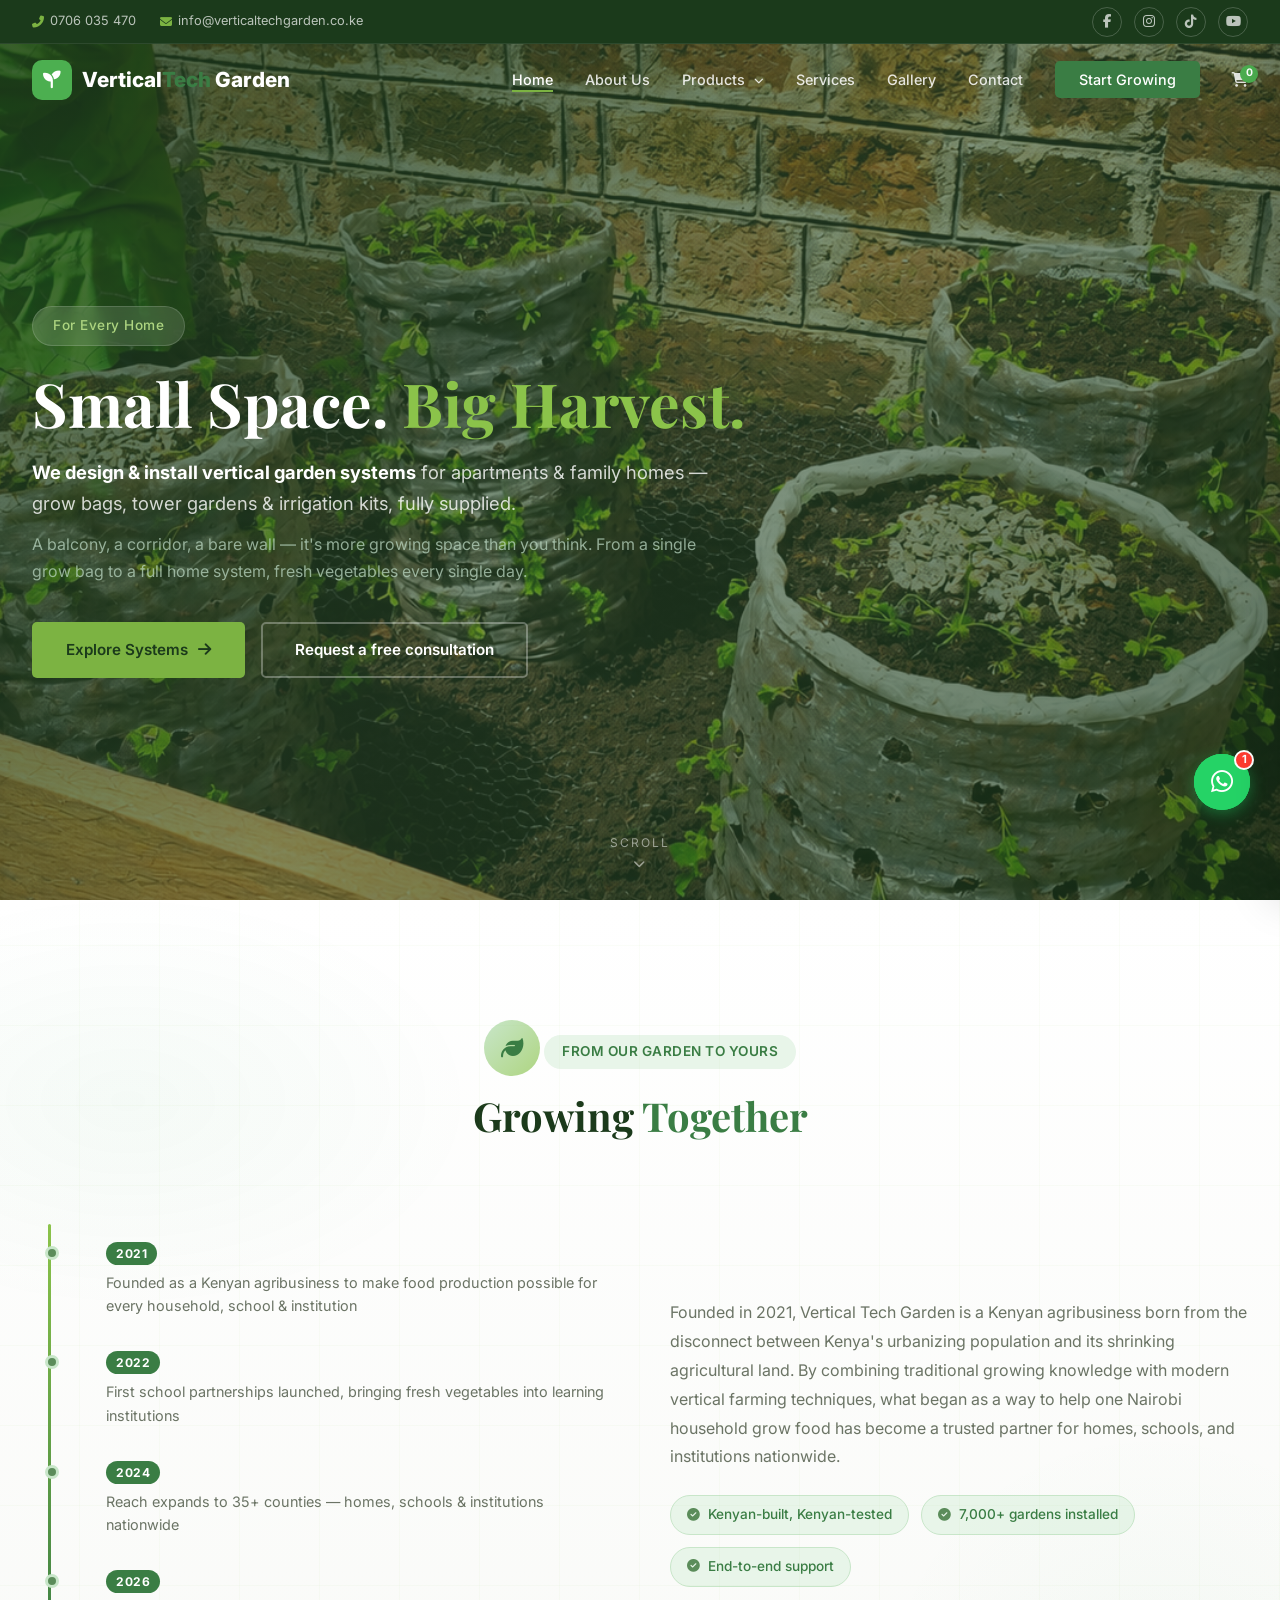
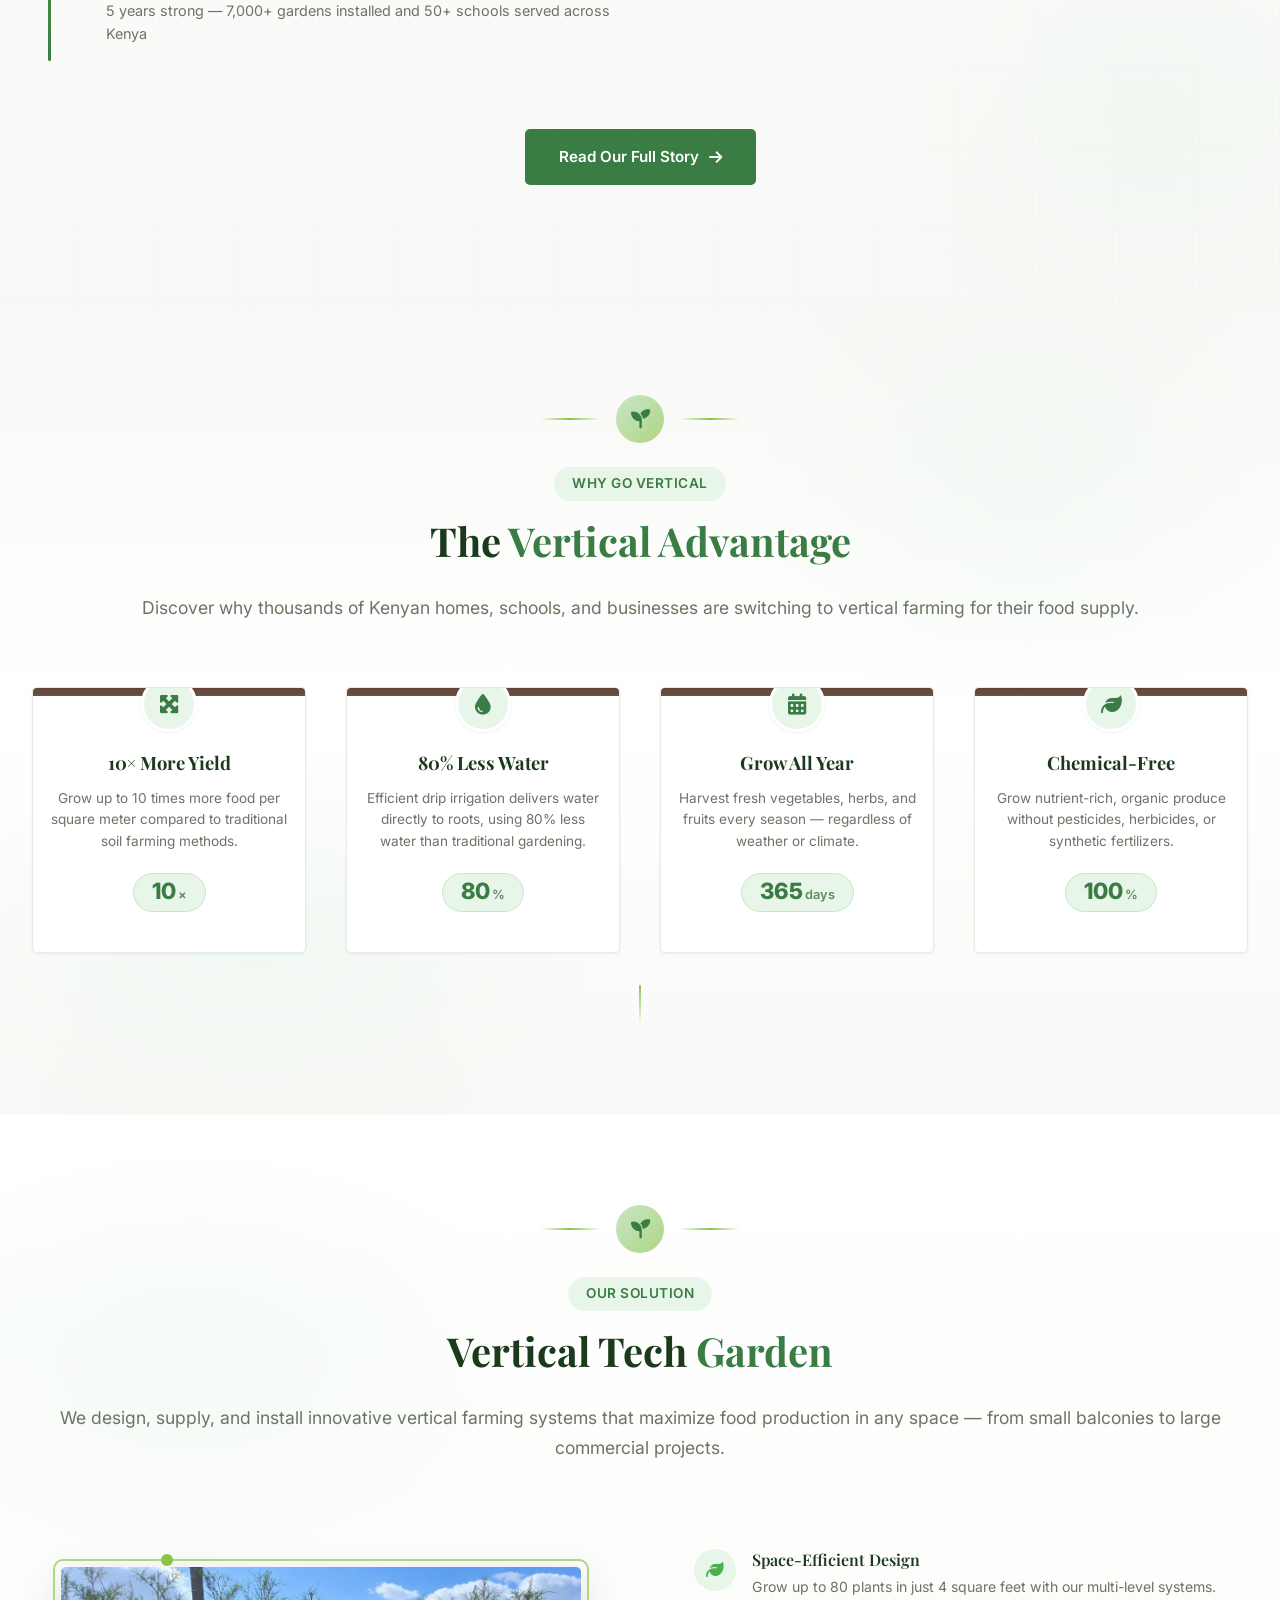
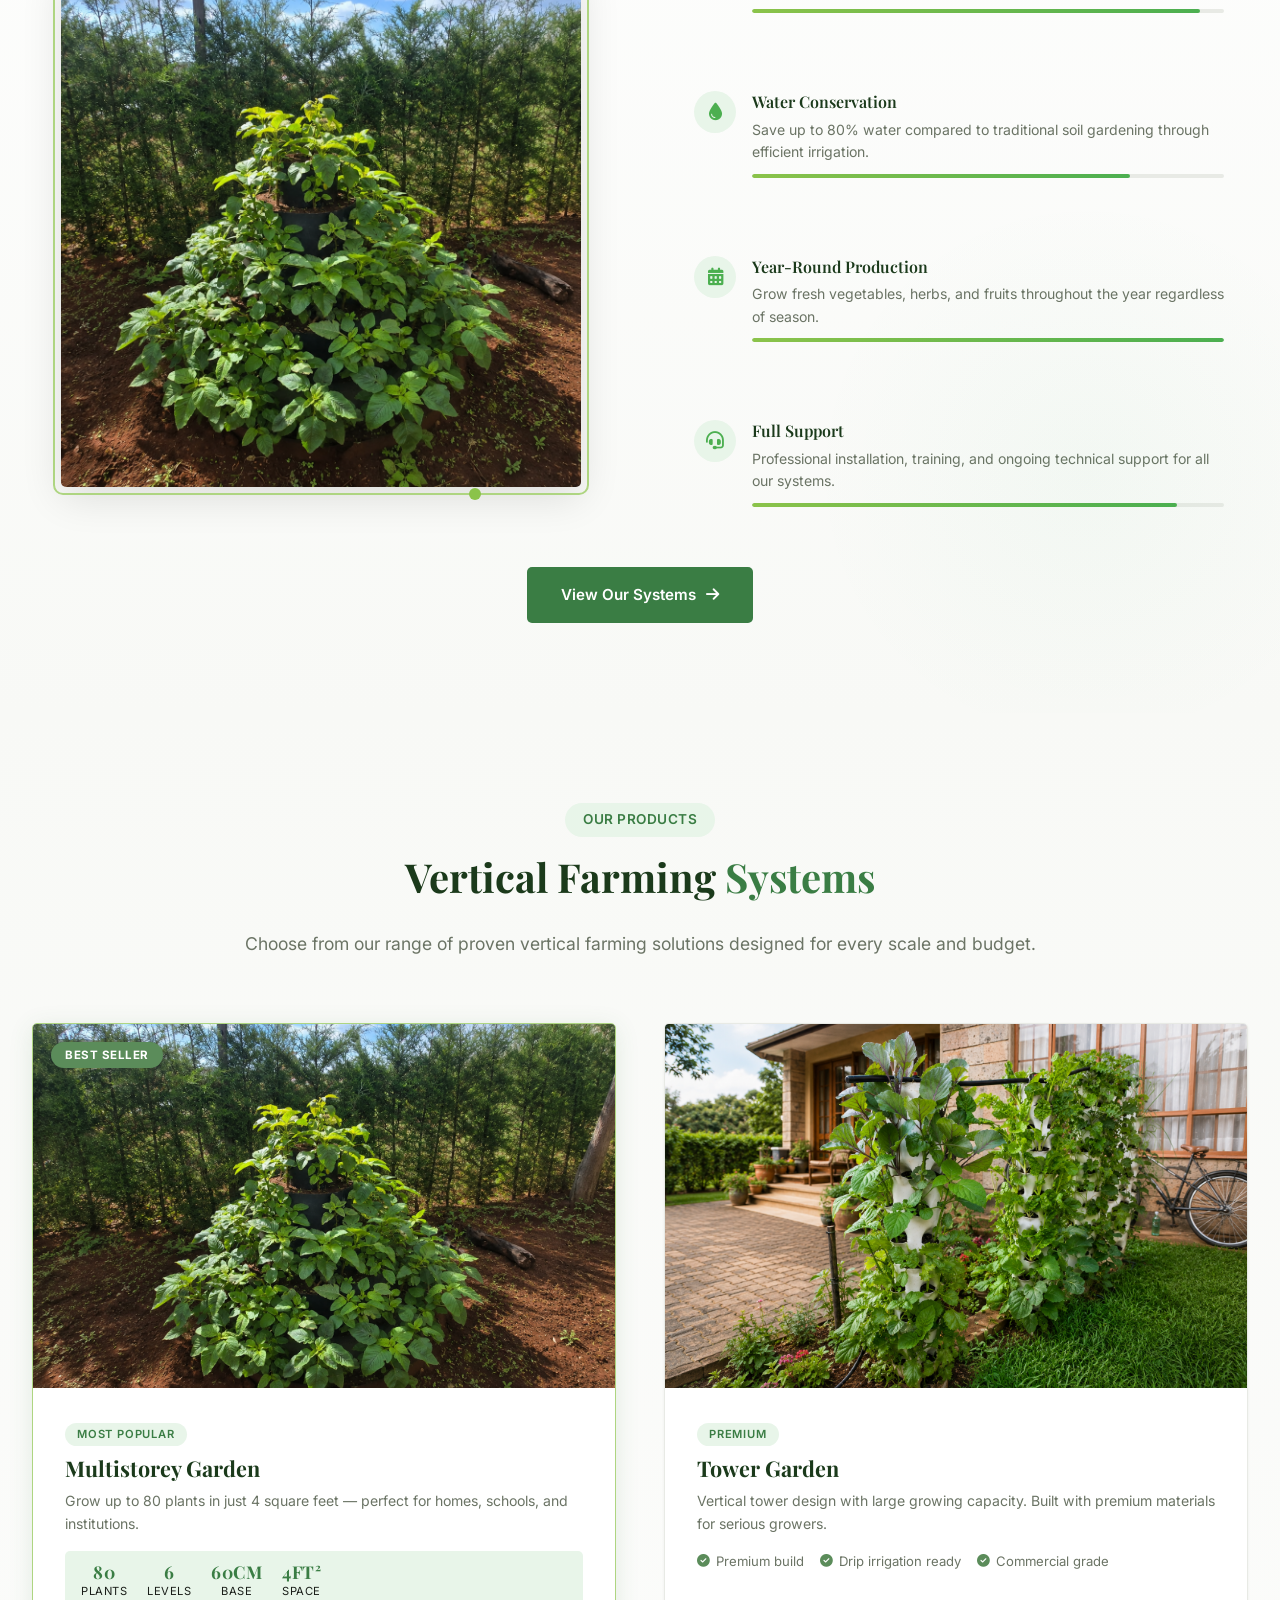
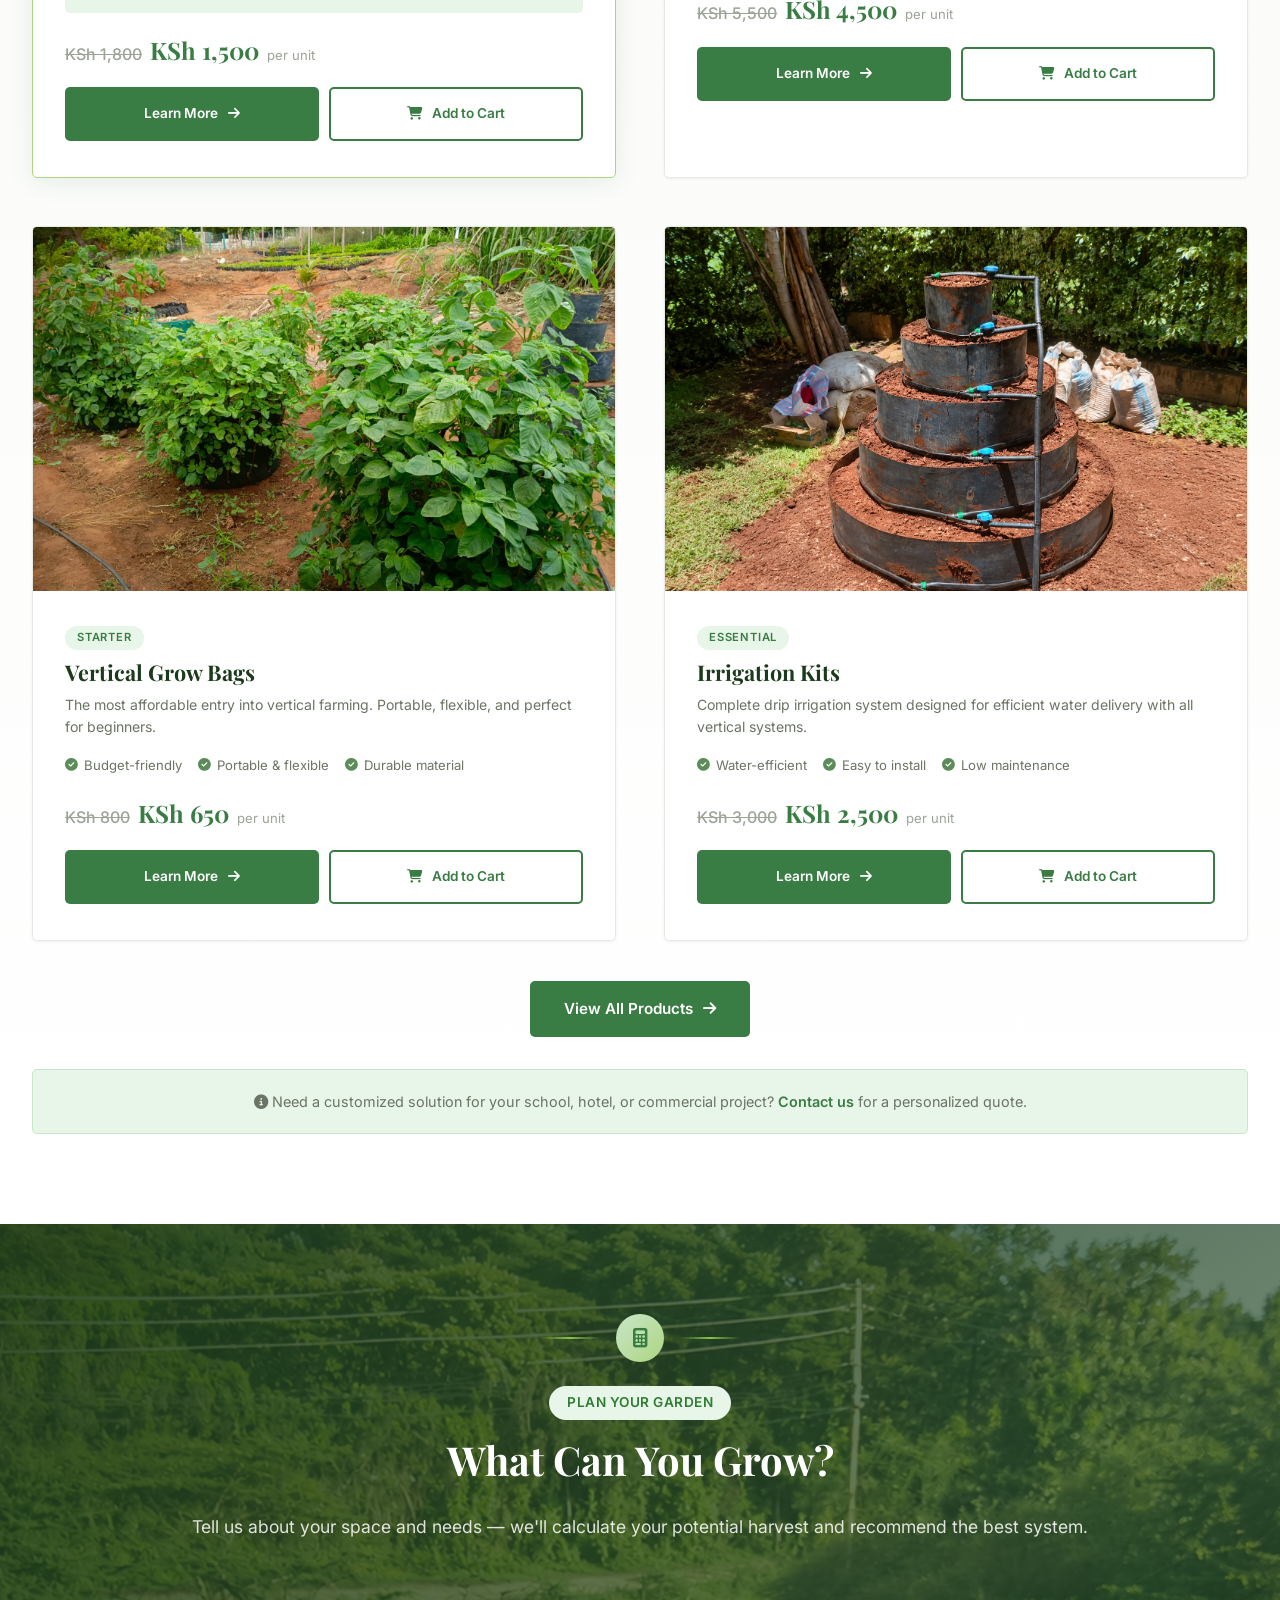
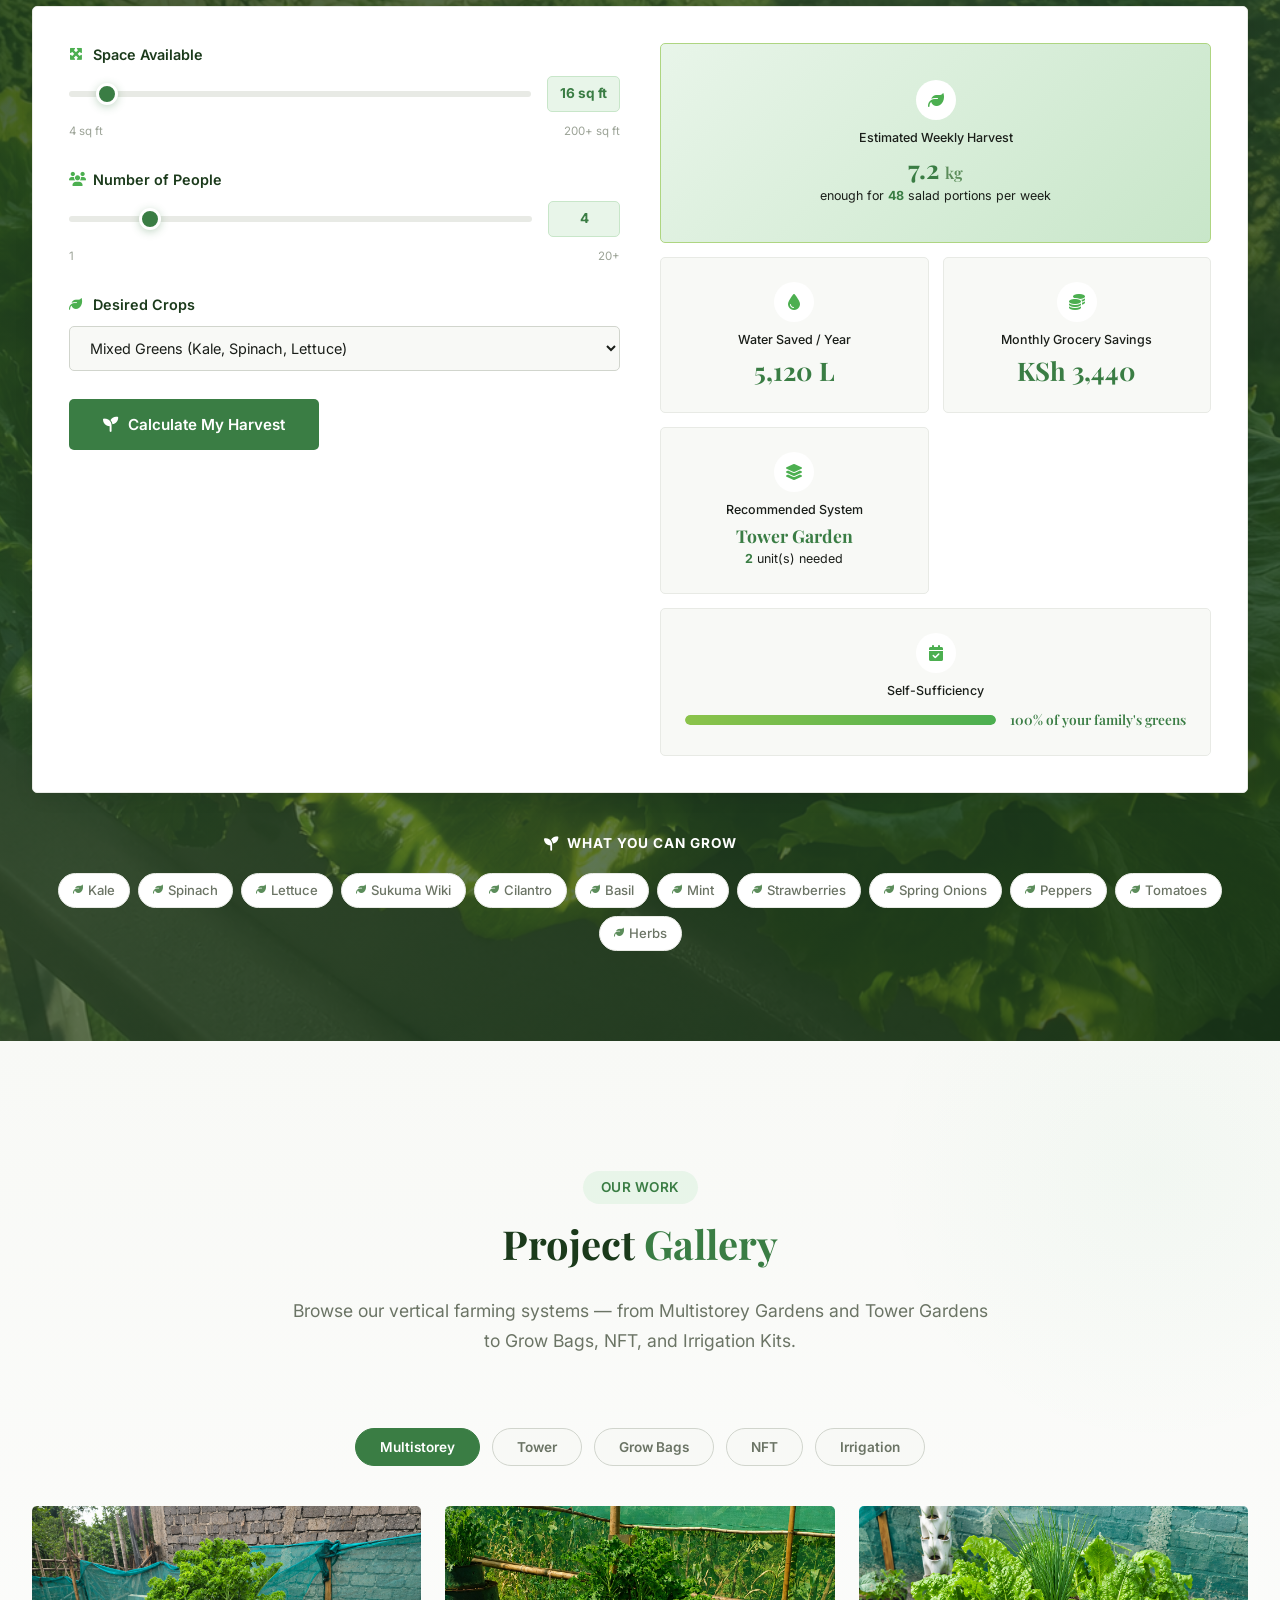
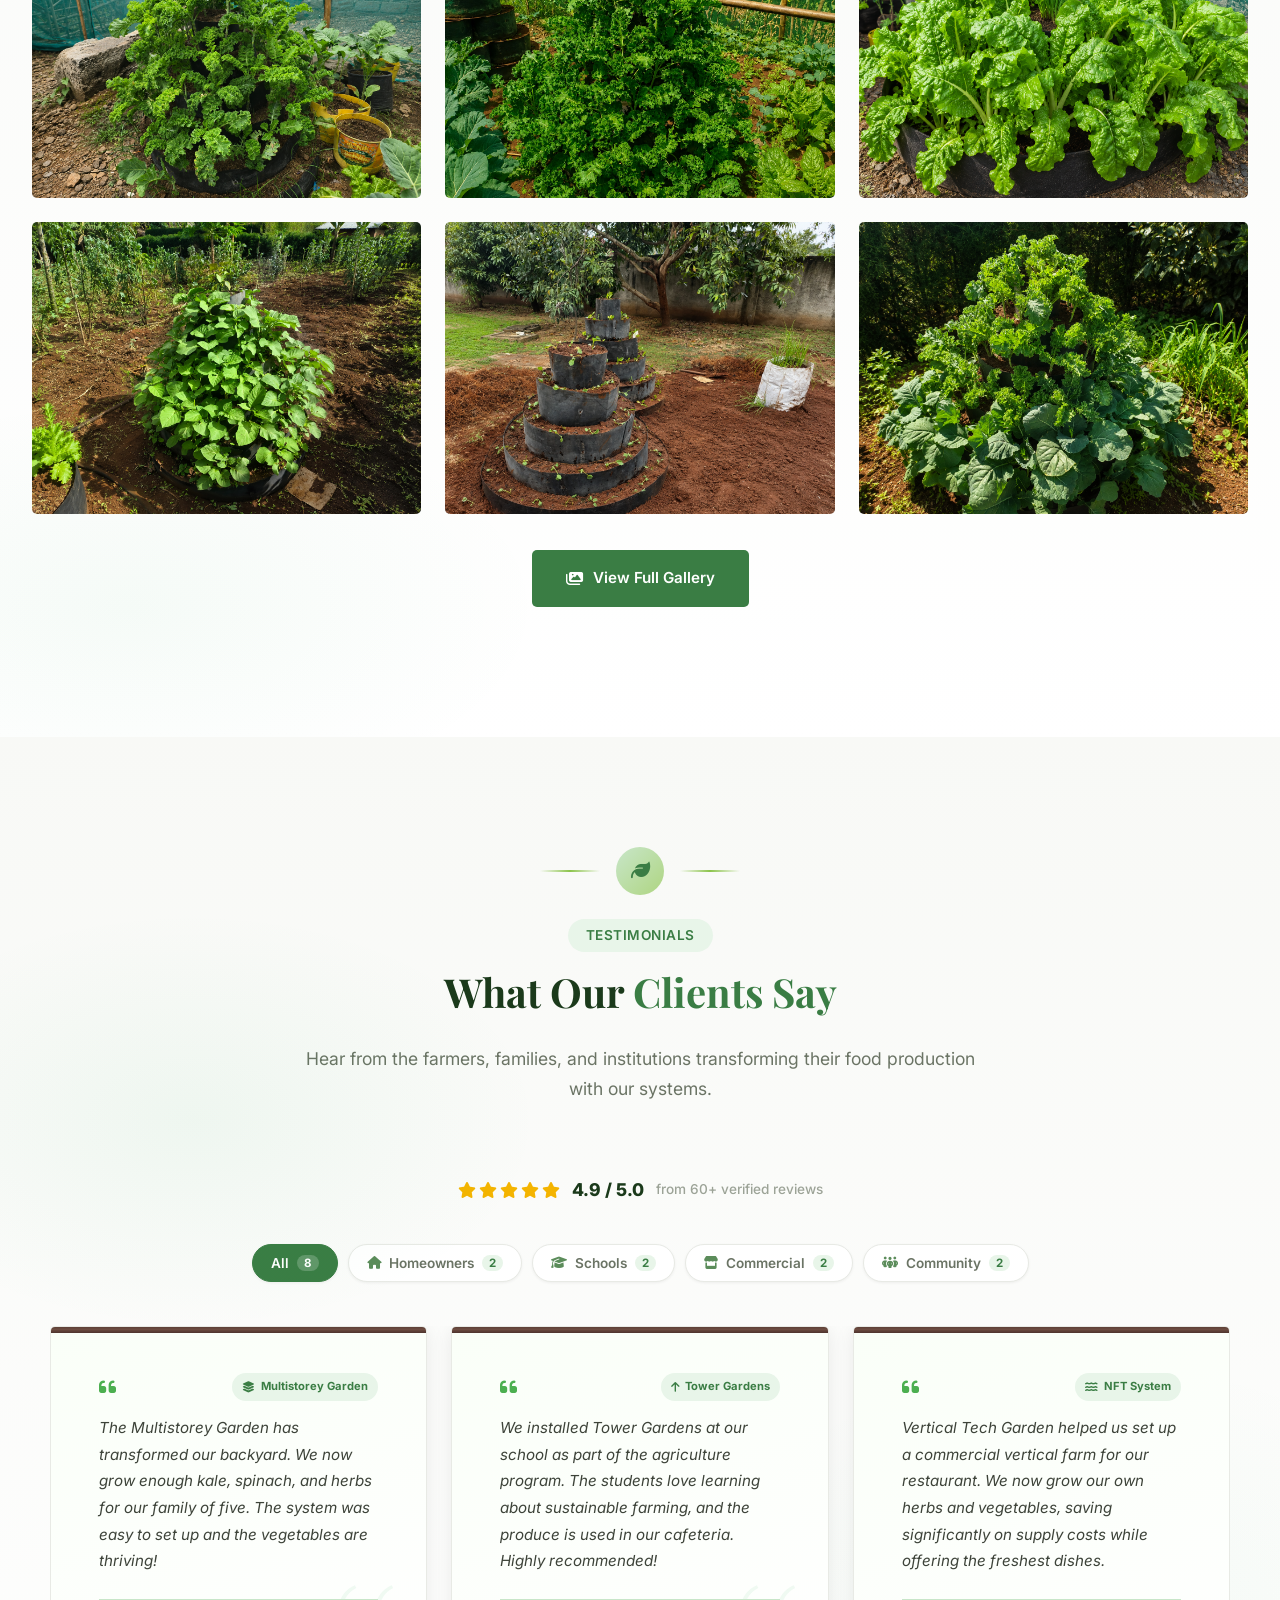
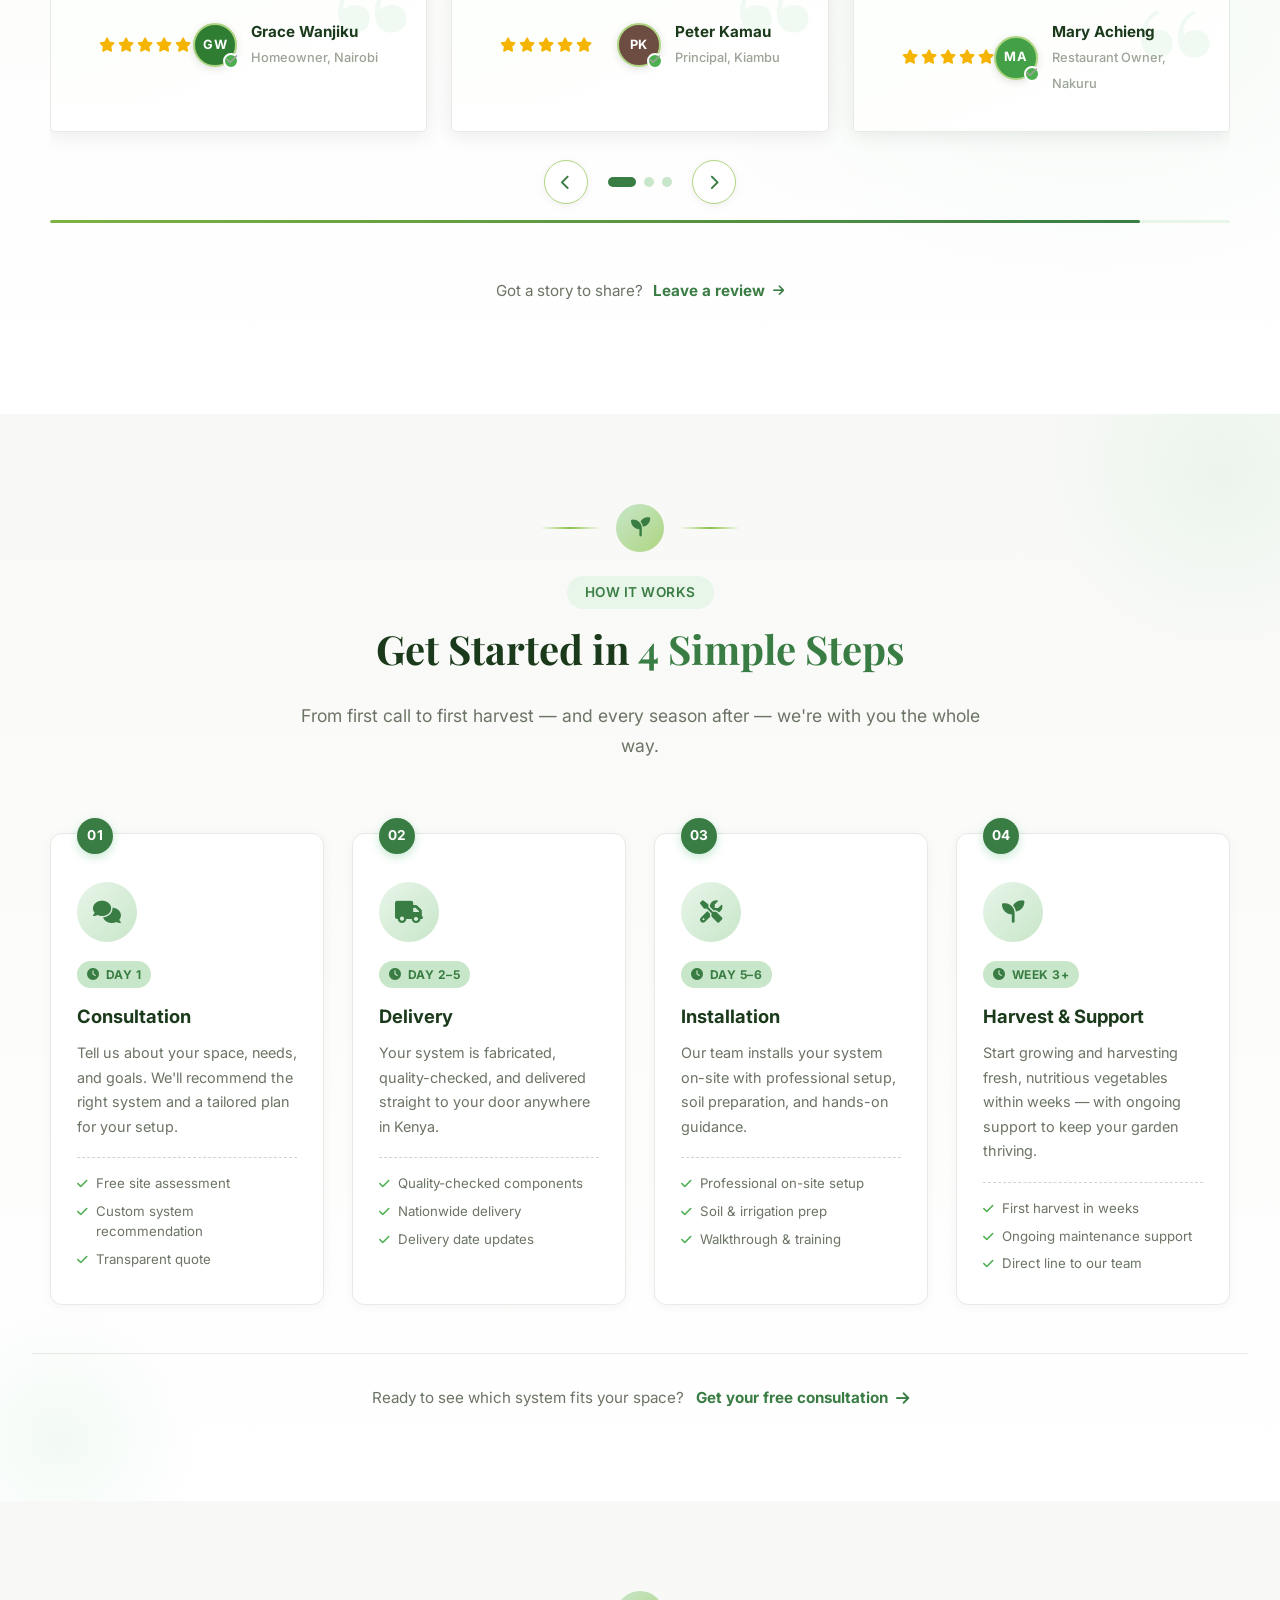
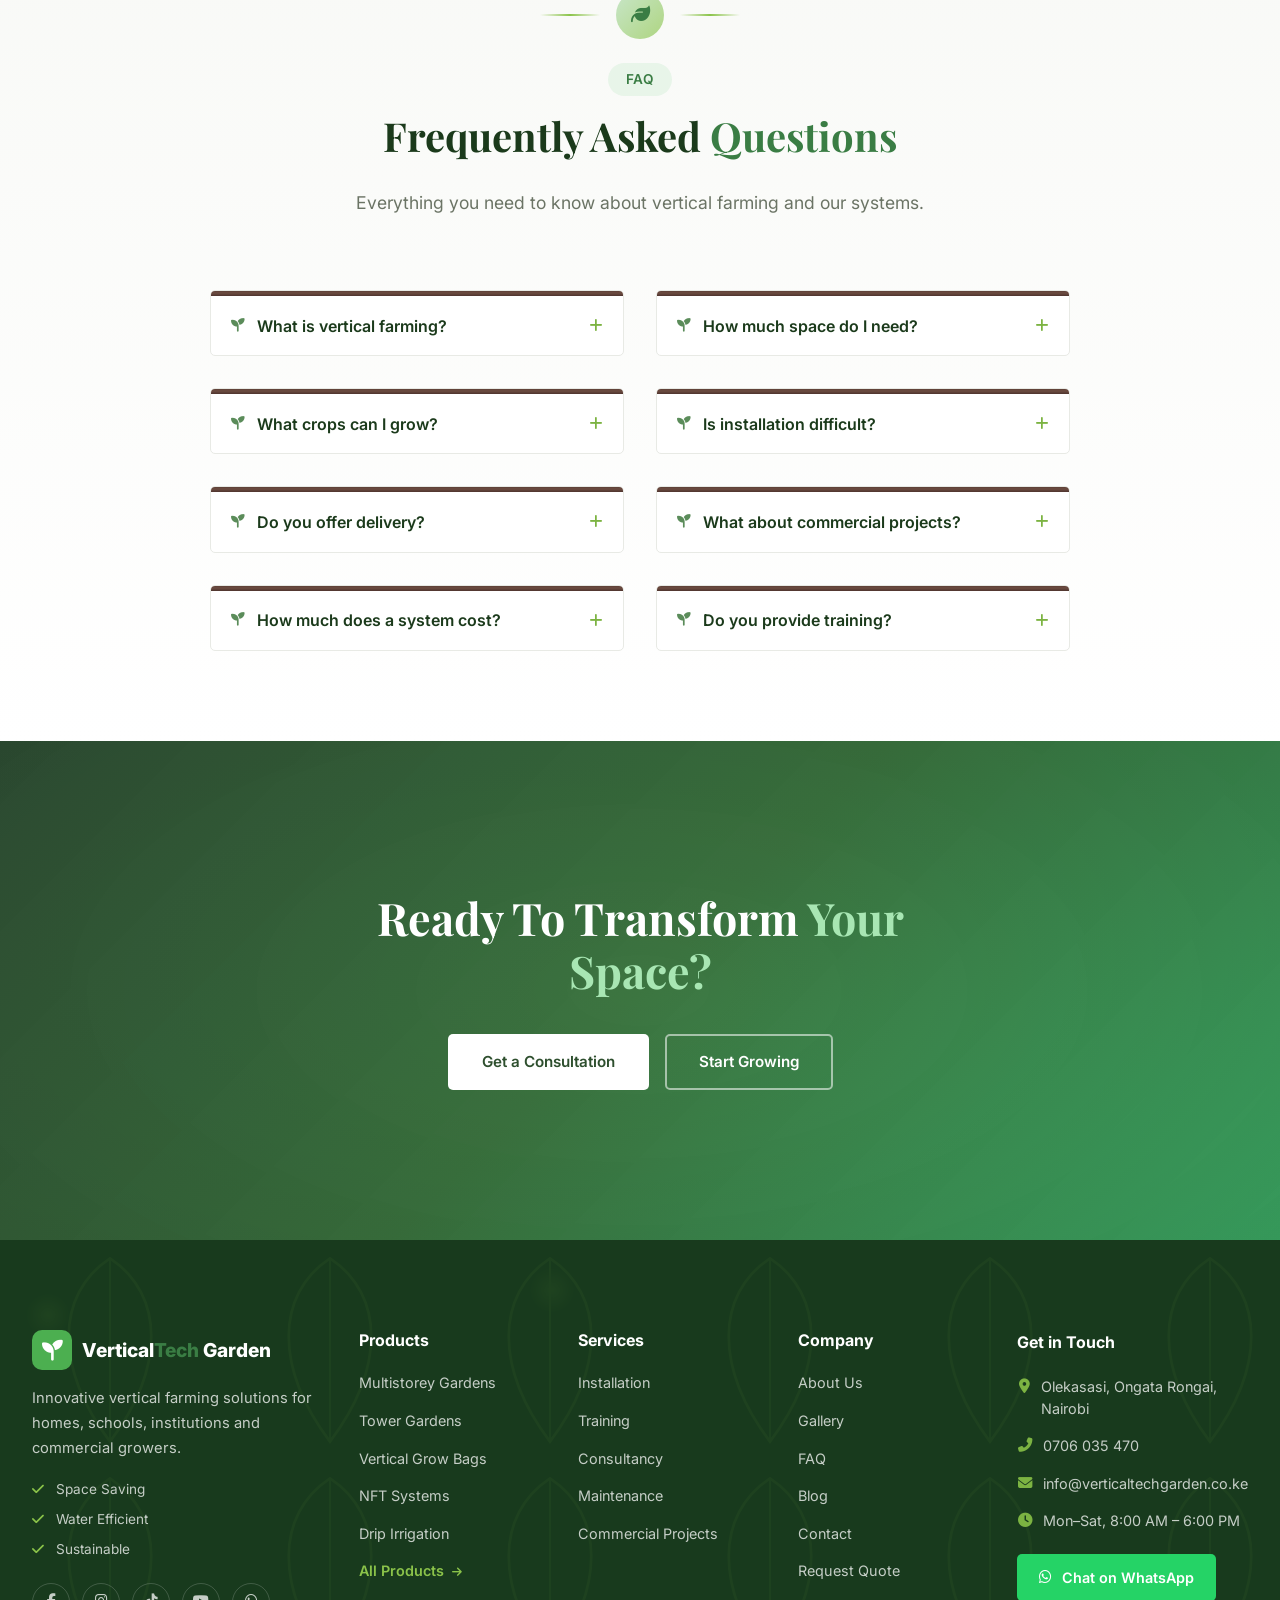
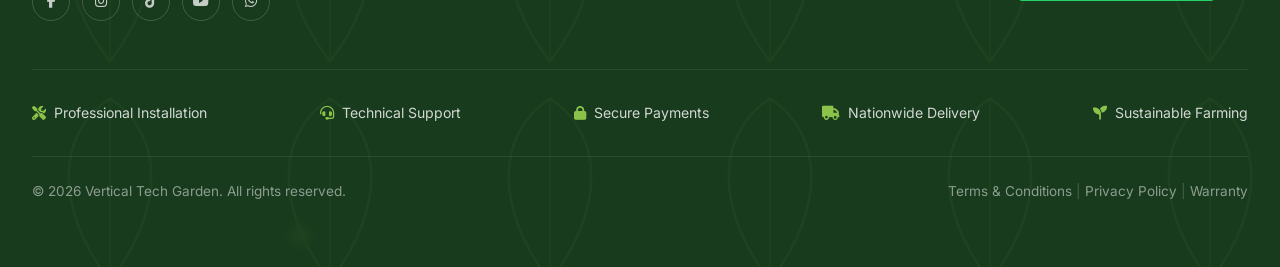
==== commit feadd66c: "Add lazy loading: native loading=lazy to all <img> tags + IntersectionObserver for CSS background im" ====
--- a/index.html
+++ b/index.html
@@ -215,7 +215,7 @@
                 <div class="gsol-visual">
                     <div class="gsol-frame">
                         <div class="gsol-vine-accent"></div>
-                        <img src="assets/Multistorey Garden/MG Homepage.png" alt="Vertical growing system with fresh vegetables" class="gsol-img">
+                        <img src="assets/Multistorey Garden/MG Homepage.png" alt="Vertical growing system with fresh vegetables" class="gsol-img" loading="lazy">
                     </div>
                 </div>
                 <div class="gsol-features">
@@ -274,7 +274,7 @@
                     <div class="gp-card-soil"></div>
                     <span class="gp-badge">Best Seller</span>
                     <div class="gp-card-img-wrap">
-                        <img class="gp-card-img" src="assets/Multistorey Garden/MG Homepage.png" alt="Multistorey Garden">
+                        <img class="gp-card-img" src="assets/Multistorey Garden/MG Homepage.png" alt="Multistorey Garden" loading="lazy">
                     </div>
                     <div class="gp-card-body">
                         <span class="gp-tag">Most Popular</span>
@@ -301,7 +301,7 @@
                 <div class="gp-card">
                     <div class="gp-card-soil"></div>
                     <div class="gp-card-img-wrap">
-                        <img class="gp-card-img" src="assets/Tower Garden/Tower Homepage.png" alt="Tower Garden">
+                        <img class="gp-card-img" src="assets/Tower Garden/Tower Homepage.png" alt="Tower Garden" loading="lazy">
                     </div>
                     <div class="gp-card-body">
                         <span class="gp-tag">Premium</span>
@@ -327,7 +327,7 @@
                 <div class="gp-card">
                     <div class="gp-card-soil"></div>
                     <div class="gp-card-img-wrap">
-                        <img class="gp-card-img" src="assets/Vertical Grow Bags/Grow Bags Homepage.jpeg" alt="Vertical Grow Bags">
+                        <img class="gp-card-img" src="assets/Vertical Grow Bags/Grow Bags Homepage.jpeg" alt="Vertical Grow Bags" loading="lazy">
                     </div>
                     <div class="gp-card-body">
                         <span class="gp-tag">Starter</span>
@@ -353,7 +353,7 @@
                 <div class="gp-card">
                     <div class="gp-card-soil"></div>
                     <div class="gp-card-img-wrap">
-                        <img class="gp-card-img" src="assets/Drip Irrigation Kit (For Multistorey Garden)/Irrigation Homepage.png" alt="Irrigation Kits">
+                        <img class="gp-card-img" src="assets/Drip Irrigation Kit (For Multistorey Garden)/Irrigation Homepage.png" alt="Irrigation Kits" loading="lazy">
                     </div>
                     <div class="gp-card-body">
                         <span class="gp-tag">Essential</span>
@@ -1174,7 +1174,7 @@
     <!-- 12. Contact Section -->
     <!-- 13. Pre-Footer CTA -->
     <section class="precta">
-        <div class="precta-bg"></div>
+        <div class="precta-bg" data-bg="url('assets/Multistorey Garden/MG1.png')"></div>
         <div class="container precta-inner">
             <h2 class="precta-title">Ready To Transform <span class="text-accent">Your Space?</span></h2>
             <div class="precta-actions">
--- a/css/style.css
+++ b/css/style.css
@@ -4035,9 +4035,14 @@
     position: absolute;
     inset: 0;
     background:
+        linear-gradient(135deg, rgba(21, 60, 29, 0.88) 0%, rgba(27, 94, 32, 0.85) 50%, rgba(22, 163, 74, 0.82) 100%);
+    z-index: 0;
+}
+
+.precta-bg.loaded {
+    background:
         linear-gradient(135deg, rgba(21, 60, 29, 0.88) 0%, rgba(27, 94, 32, 0.85) 50%, rgba(22, 163, 74, 0.82) 100%),
-        url('../assets/Multistorey Garden/MG1.png') center / cover no-repeat;
-    z-index: 0;
+        var(--bg-url) center / cover no-repeat;
 }
 
 .precta-bg::after {
@@ -4747,6 +4752,22 @@
     .map-directions { padding: 18px; }
 
     .services-cta { background-attachment: scroll; }
+
+    /* Trust / Stats */
+    .trust-logos { gap: 16px 20px; }
+    .trust-icon { width: 48px; height: 48px; font-size: 1.1rem; }
+    .trust-stats { gap: 20px; padding-top: 24px; }
+    .ts-number { font-size: 1.3rem; }
+    .ts-label { font-size: 0.75rem; }
+
+    /* Benefit cards */
+    .benefit-card { padding: 24px 16px 20px; }
+    .benefit-icon-wrap { width: 40px; height: 40px; font-size: 1rem; }
+
+    /* Problem cards */
+    .problem-card { padding: 24px 16px 24px; }
+    .problem-icon { width: 44px; height: 44px; font-size: 1rem; }
+    .pc-number { font-size: 2rem; }
 }
 
 @media (max-width: 400px) {
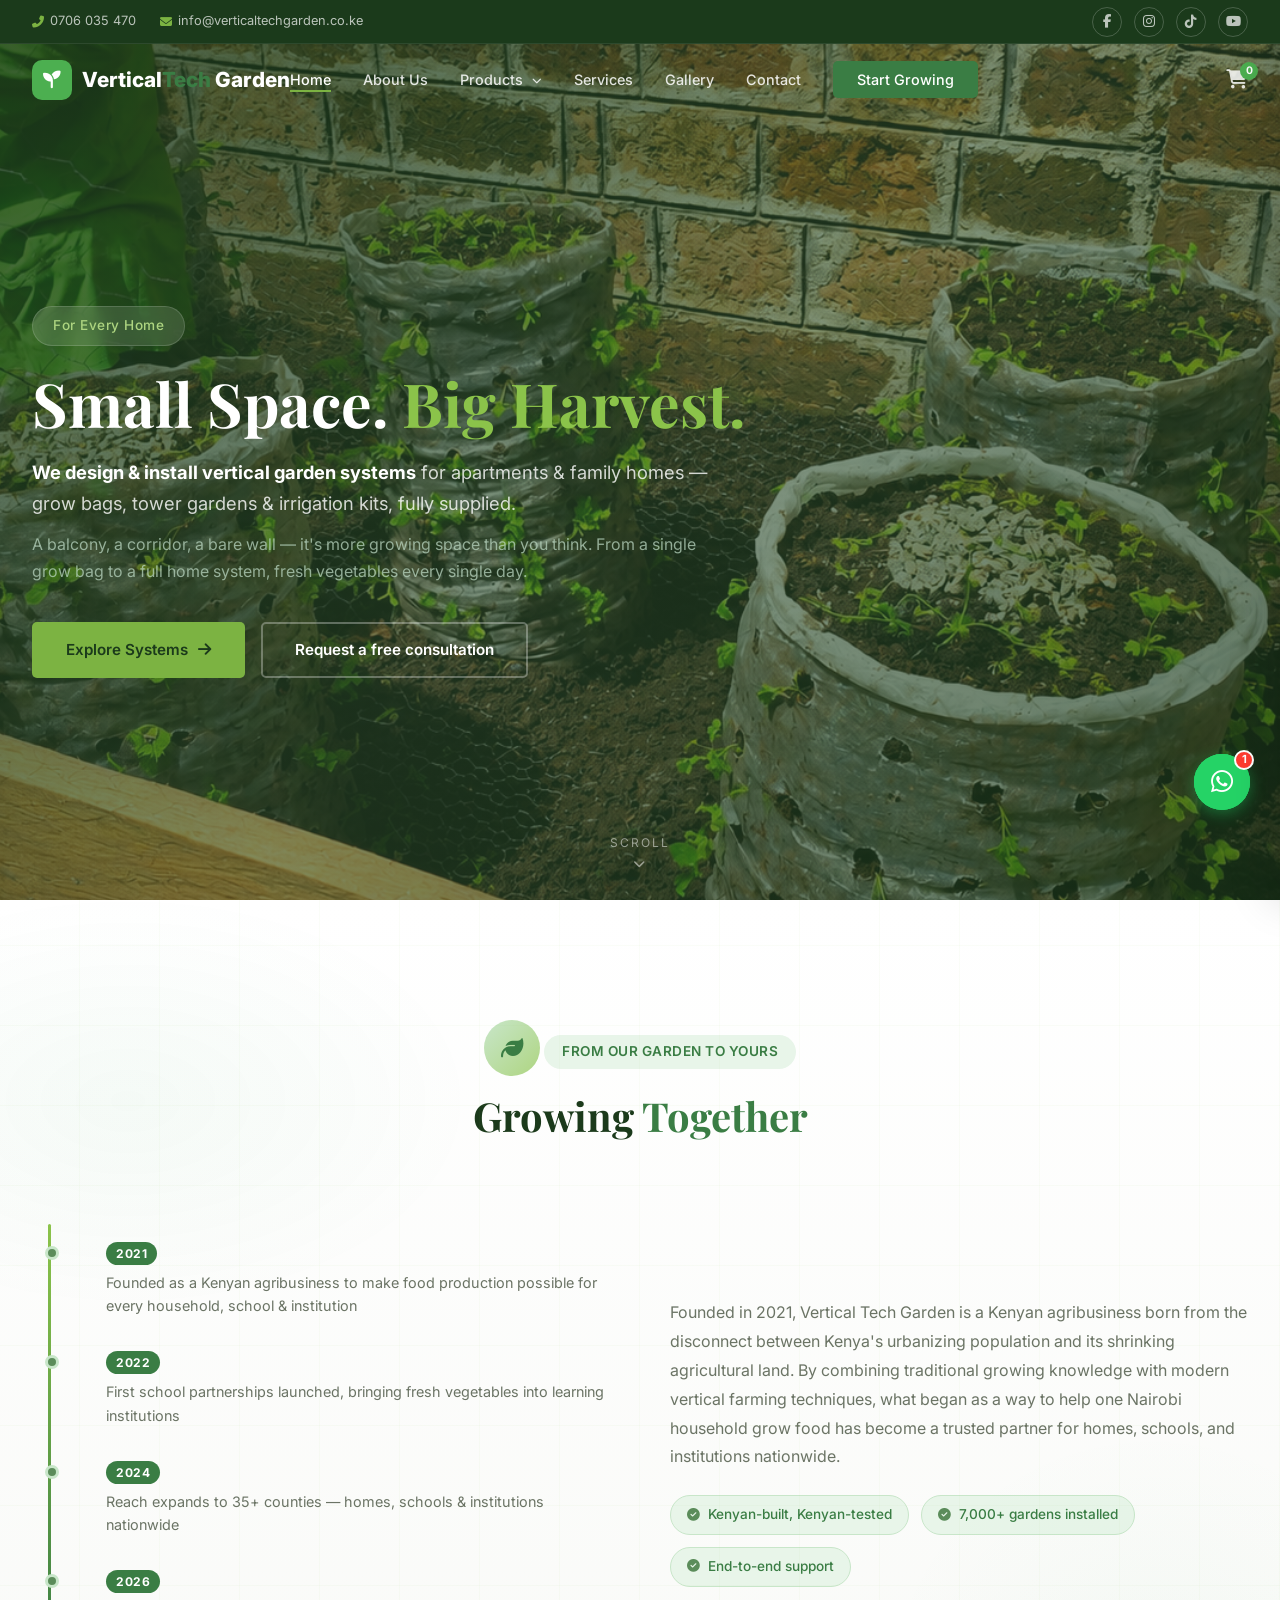
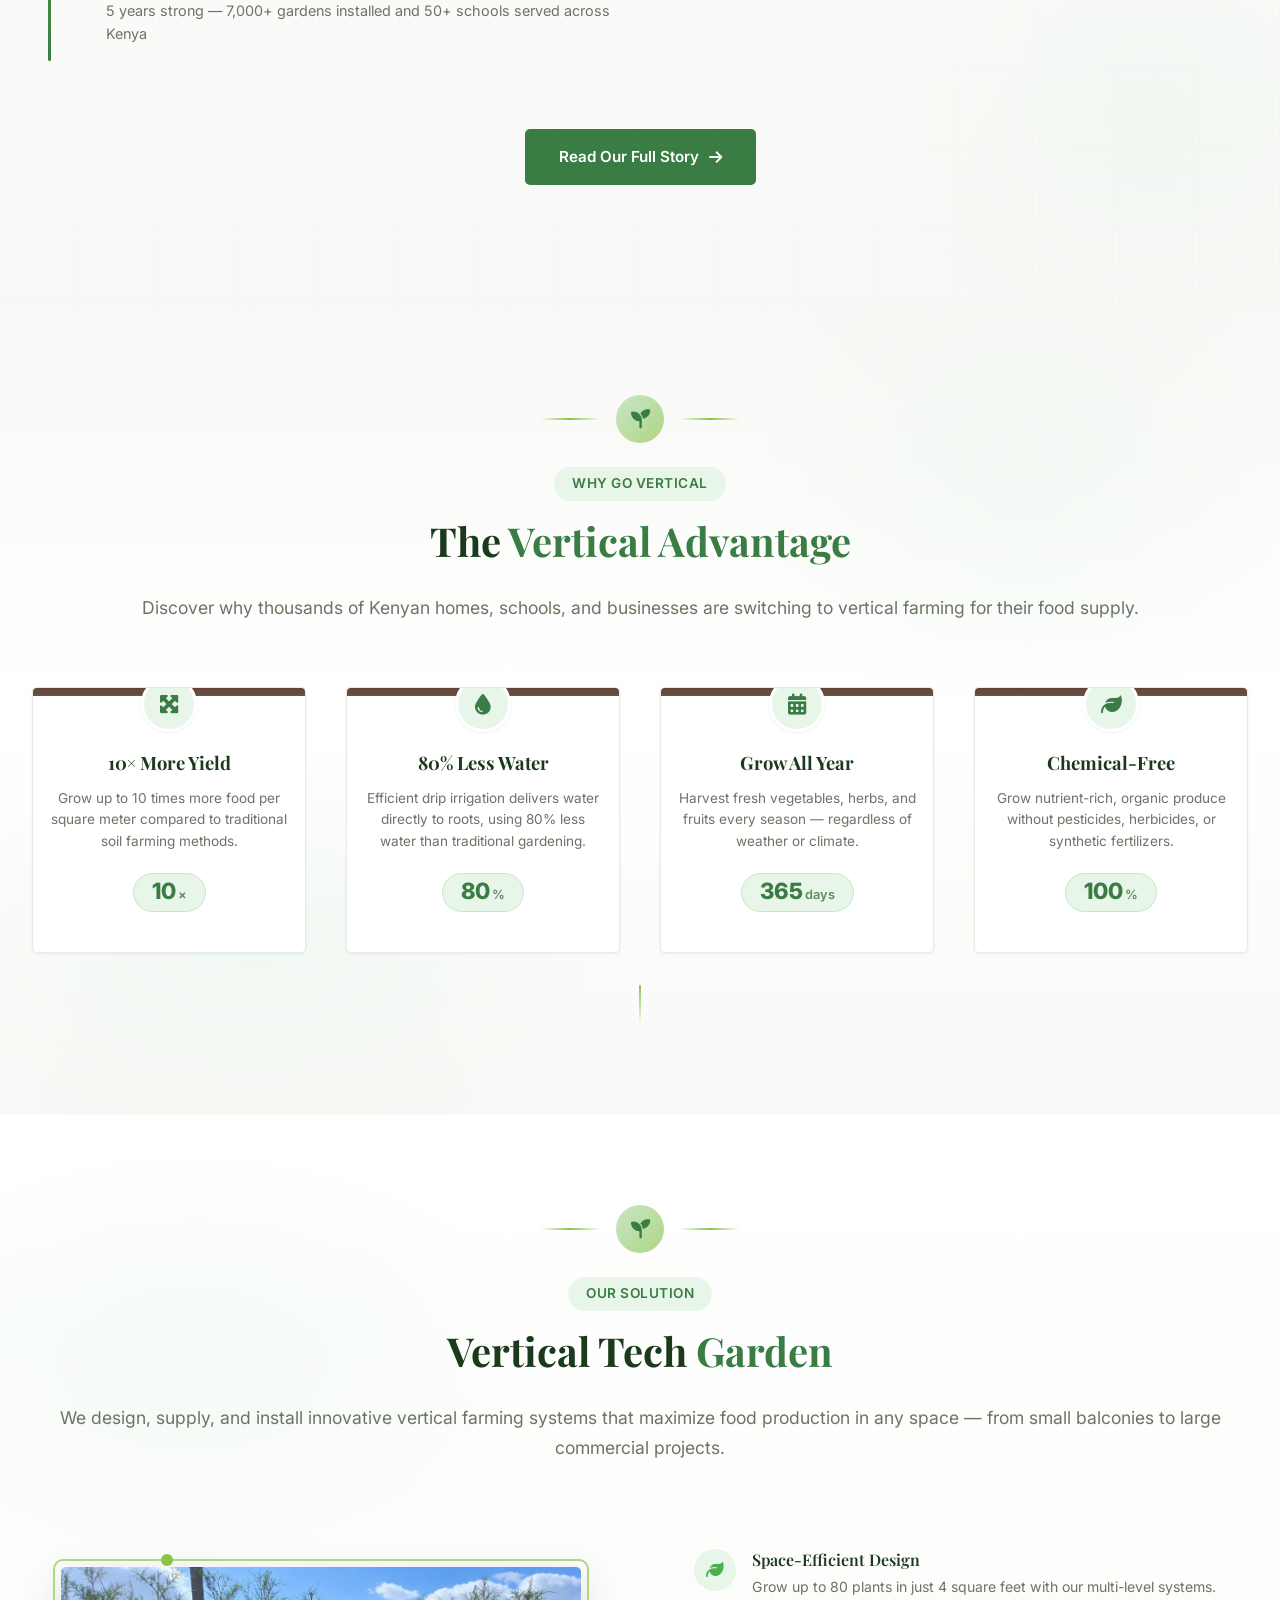
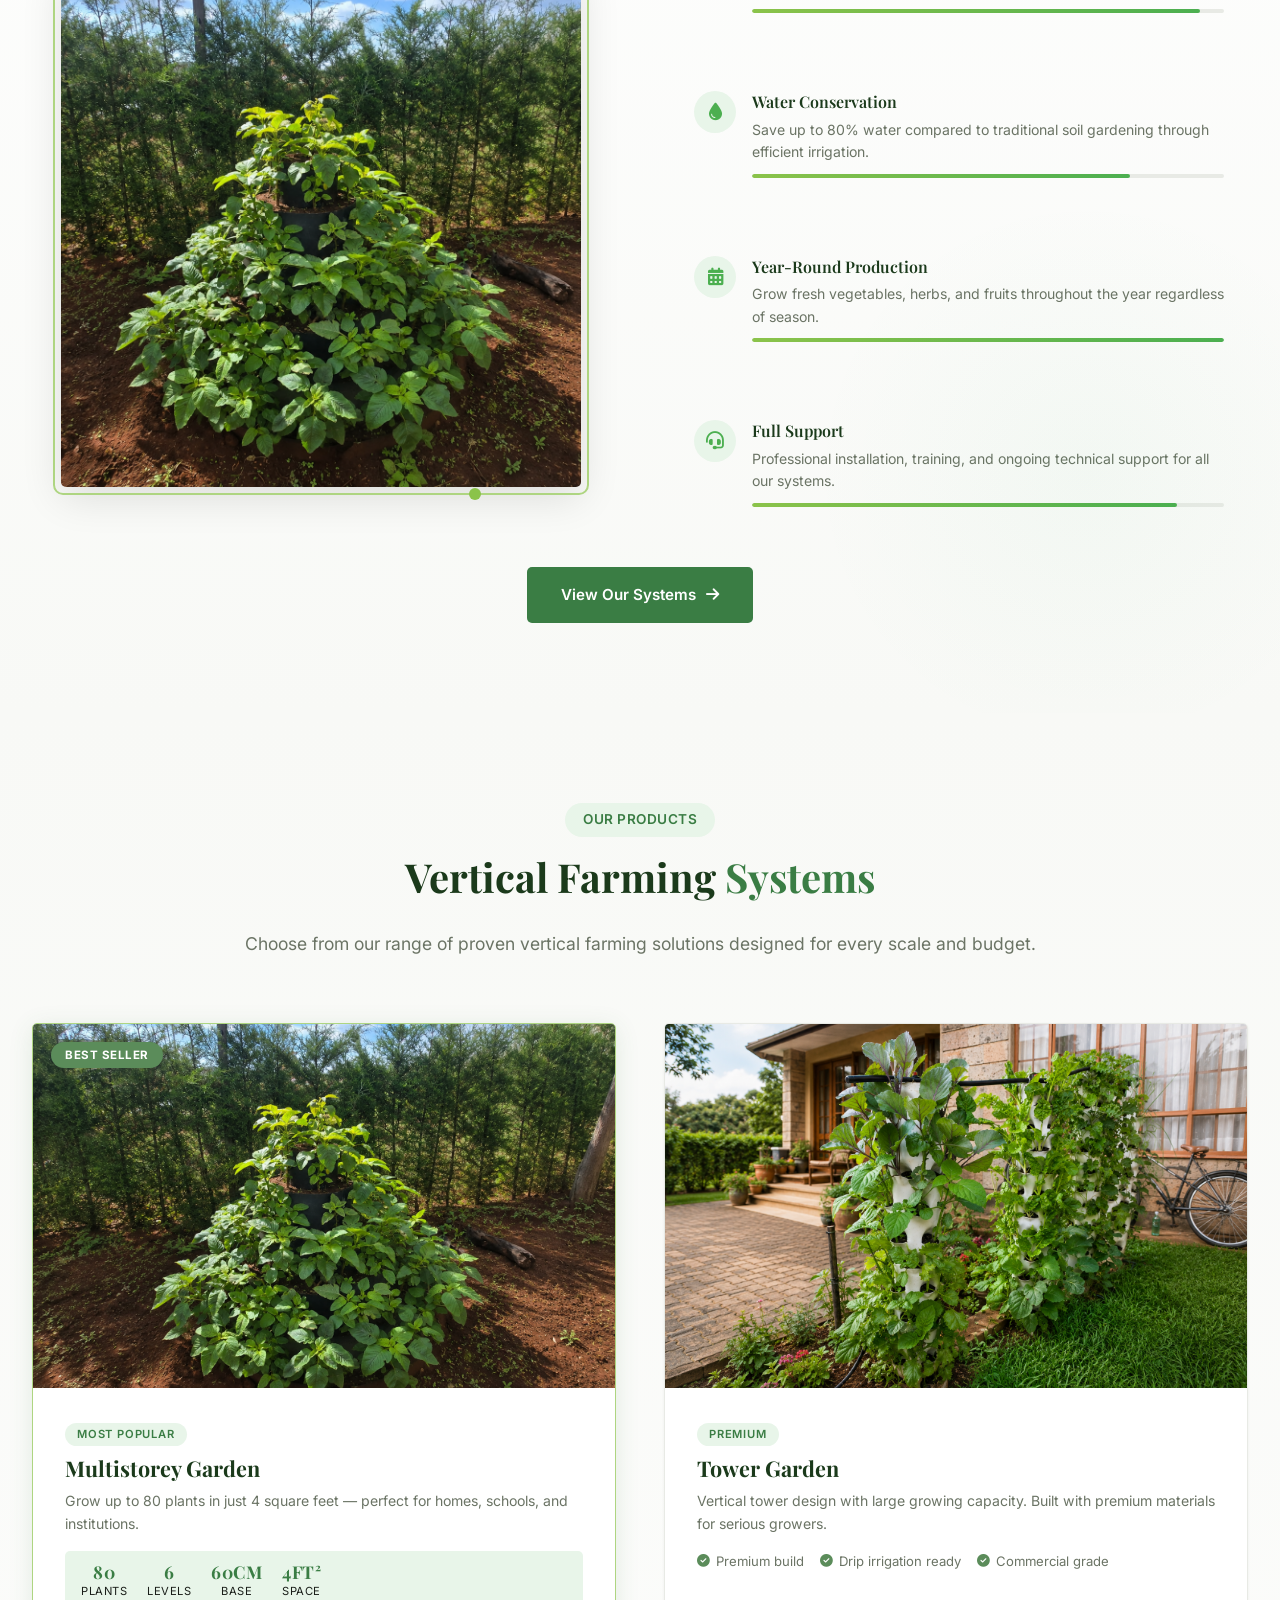
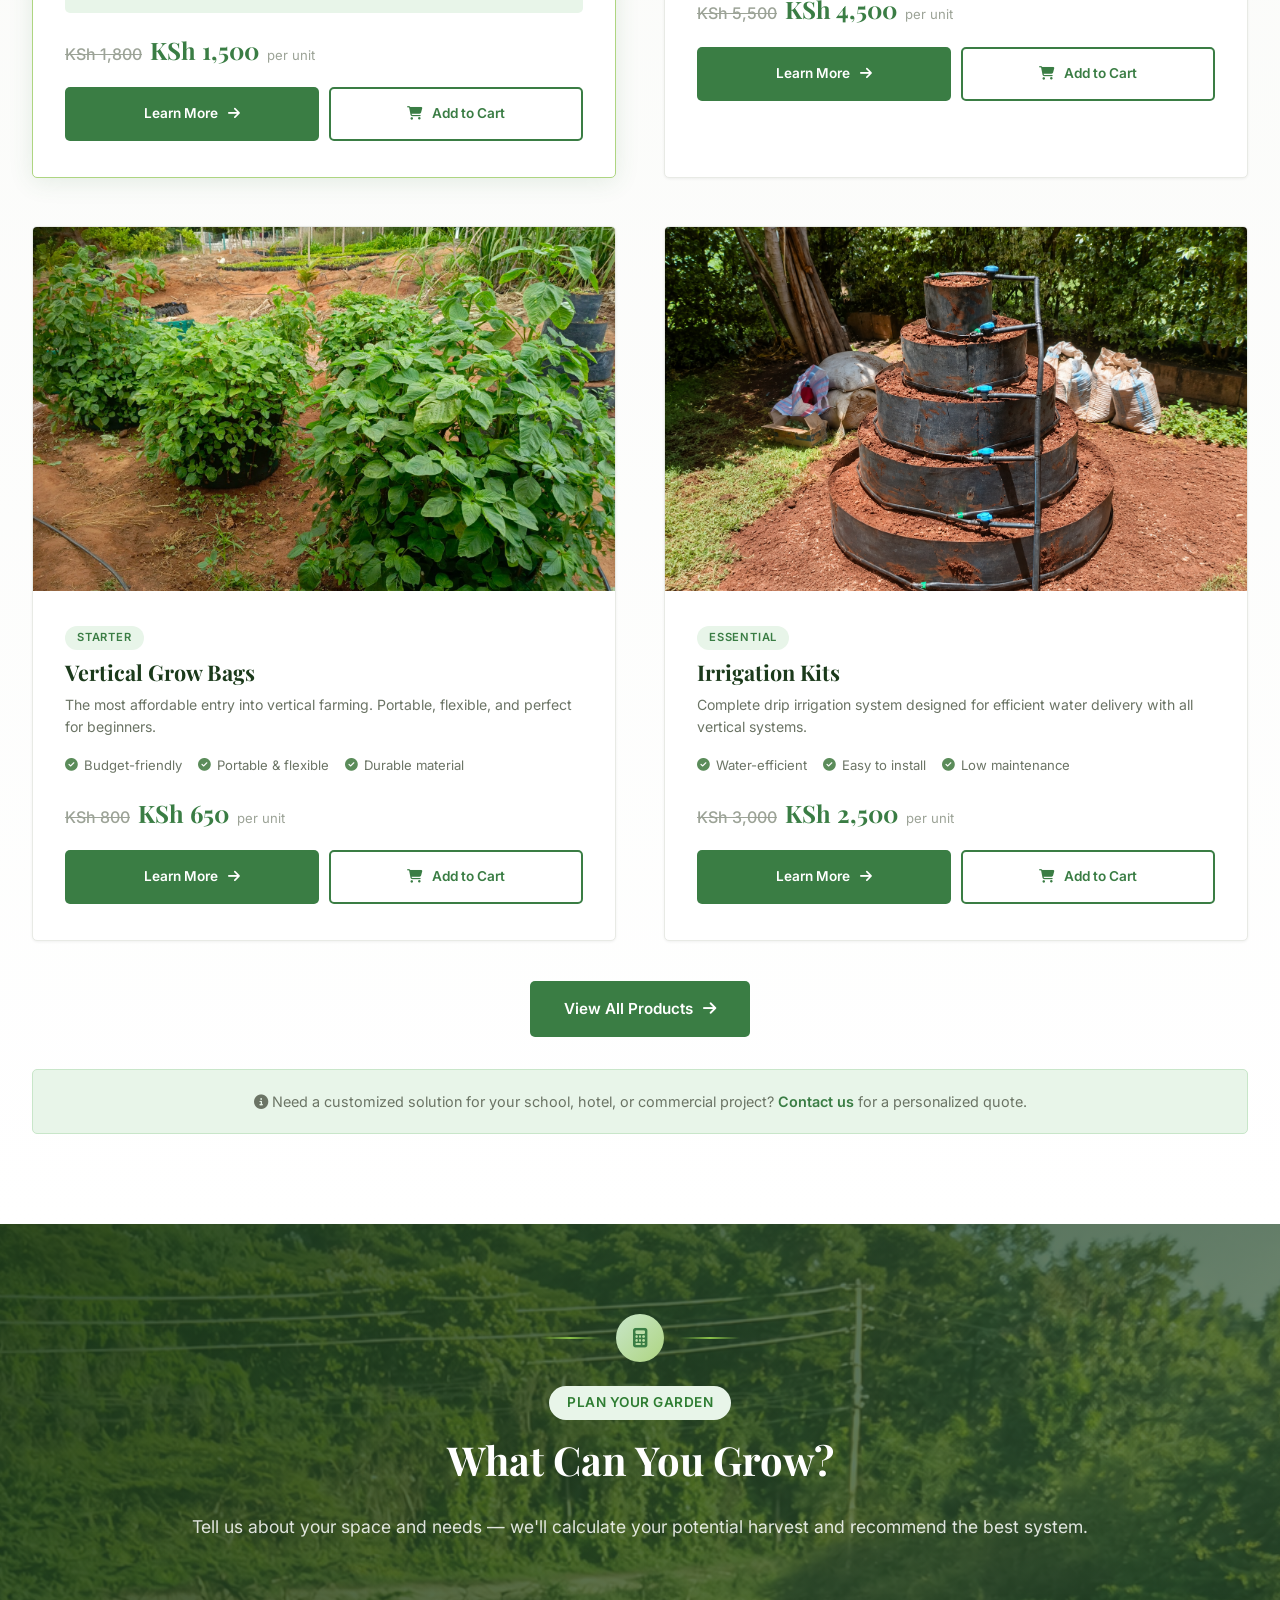
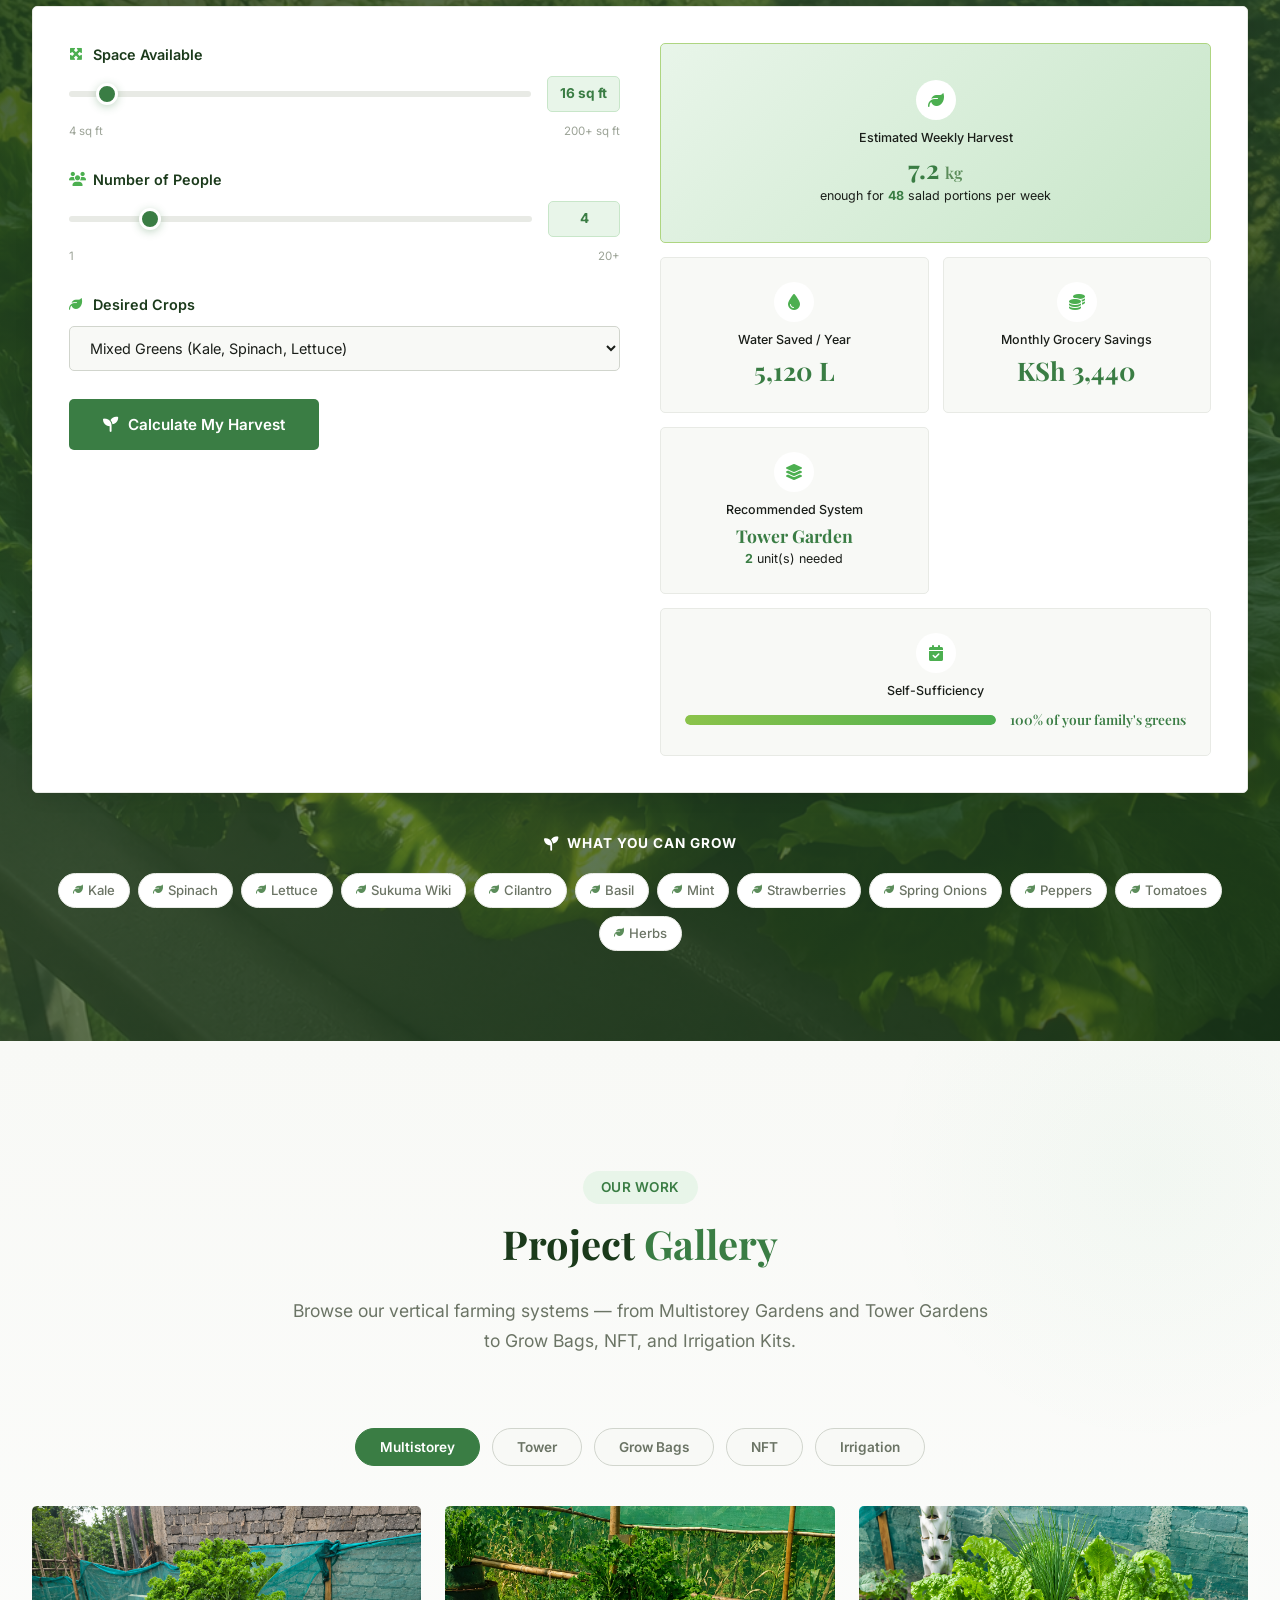
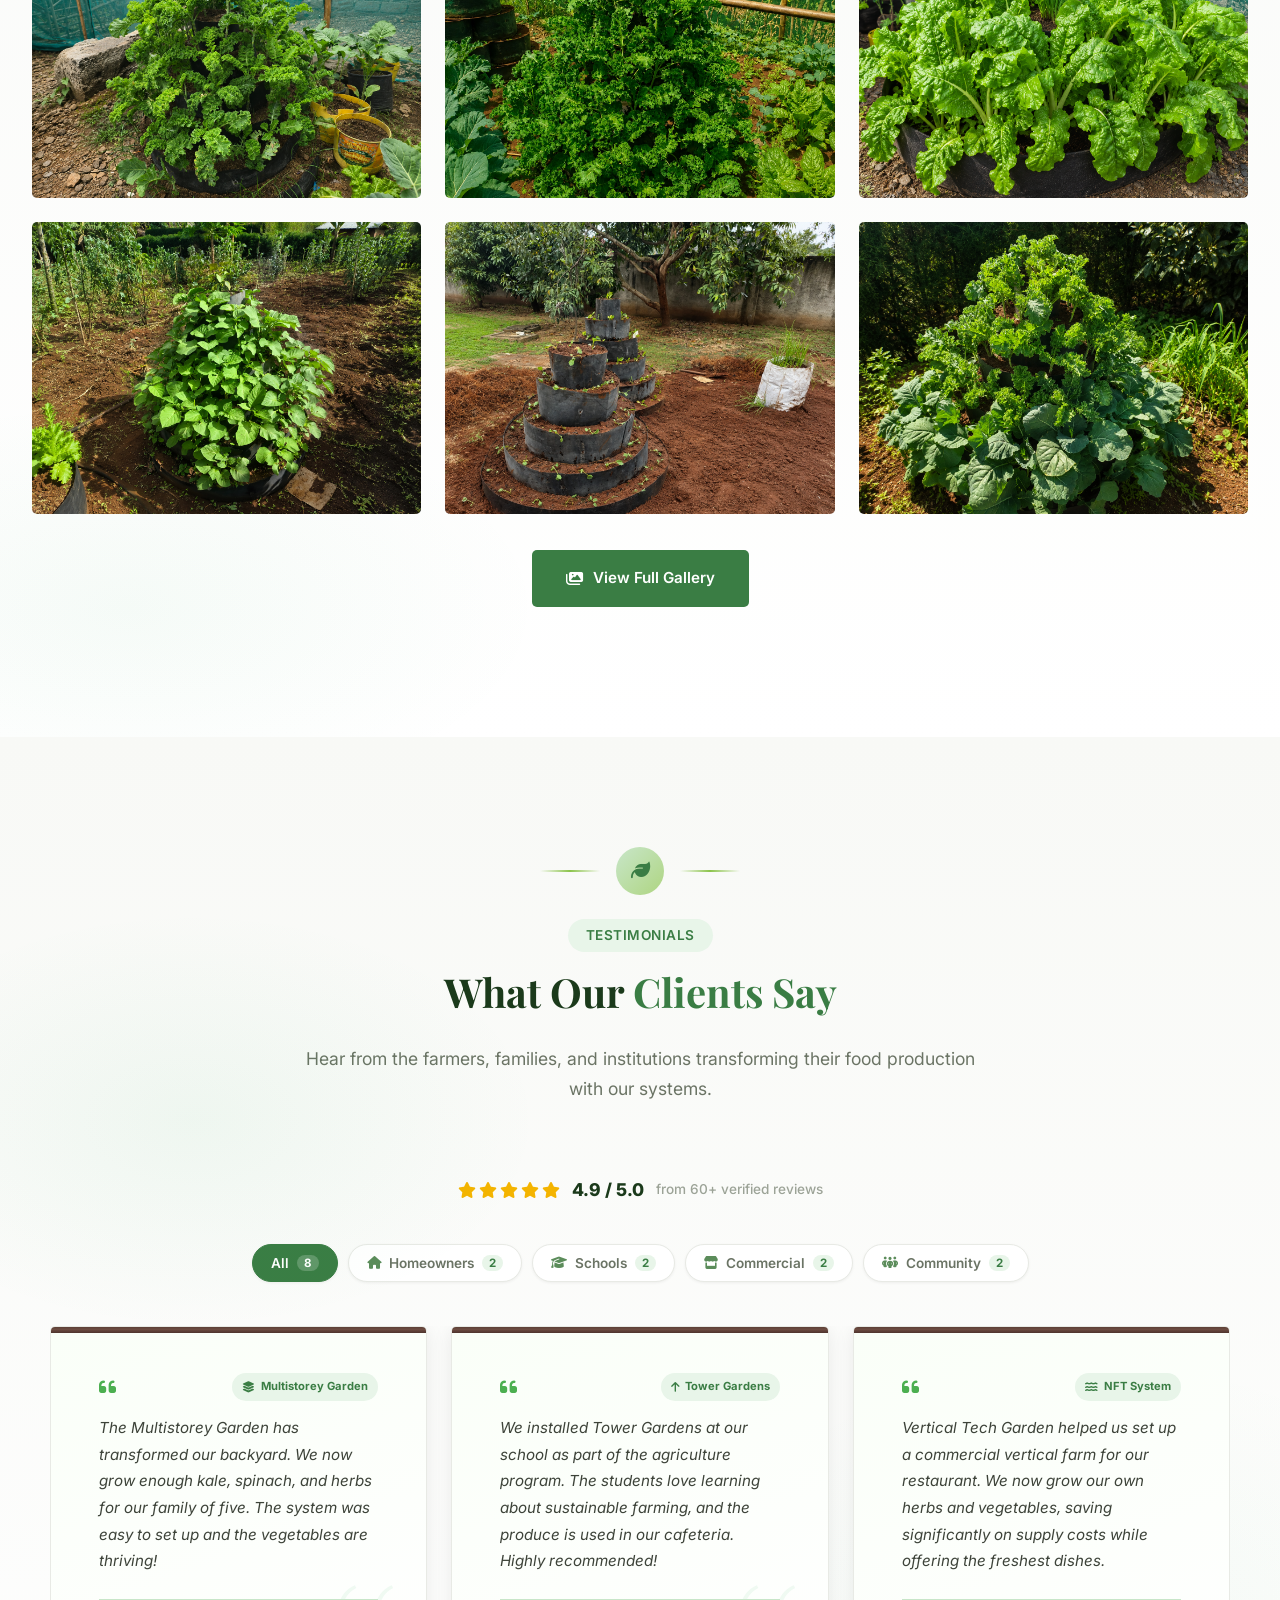
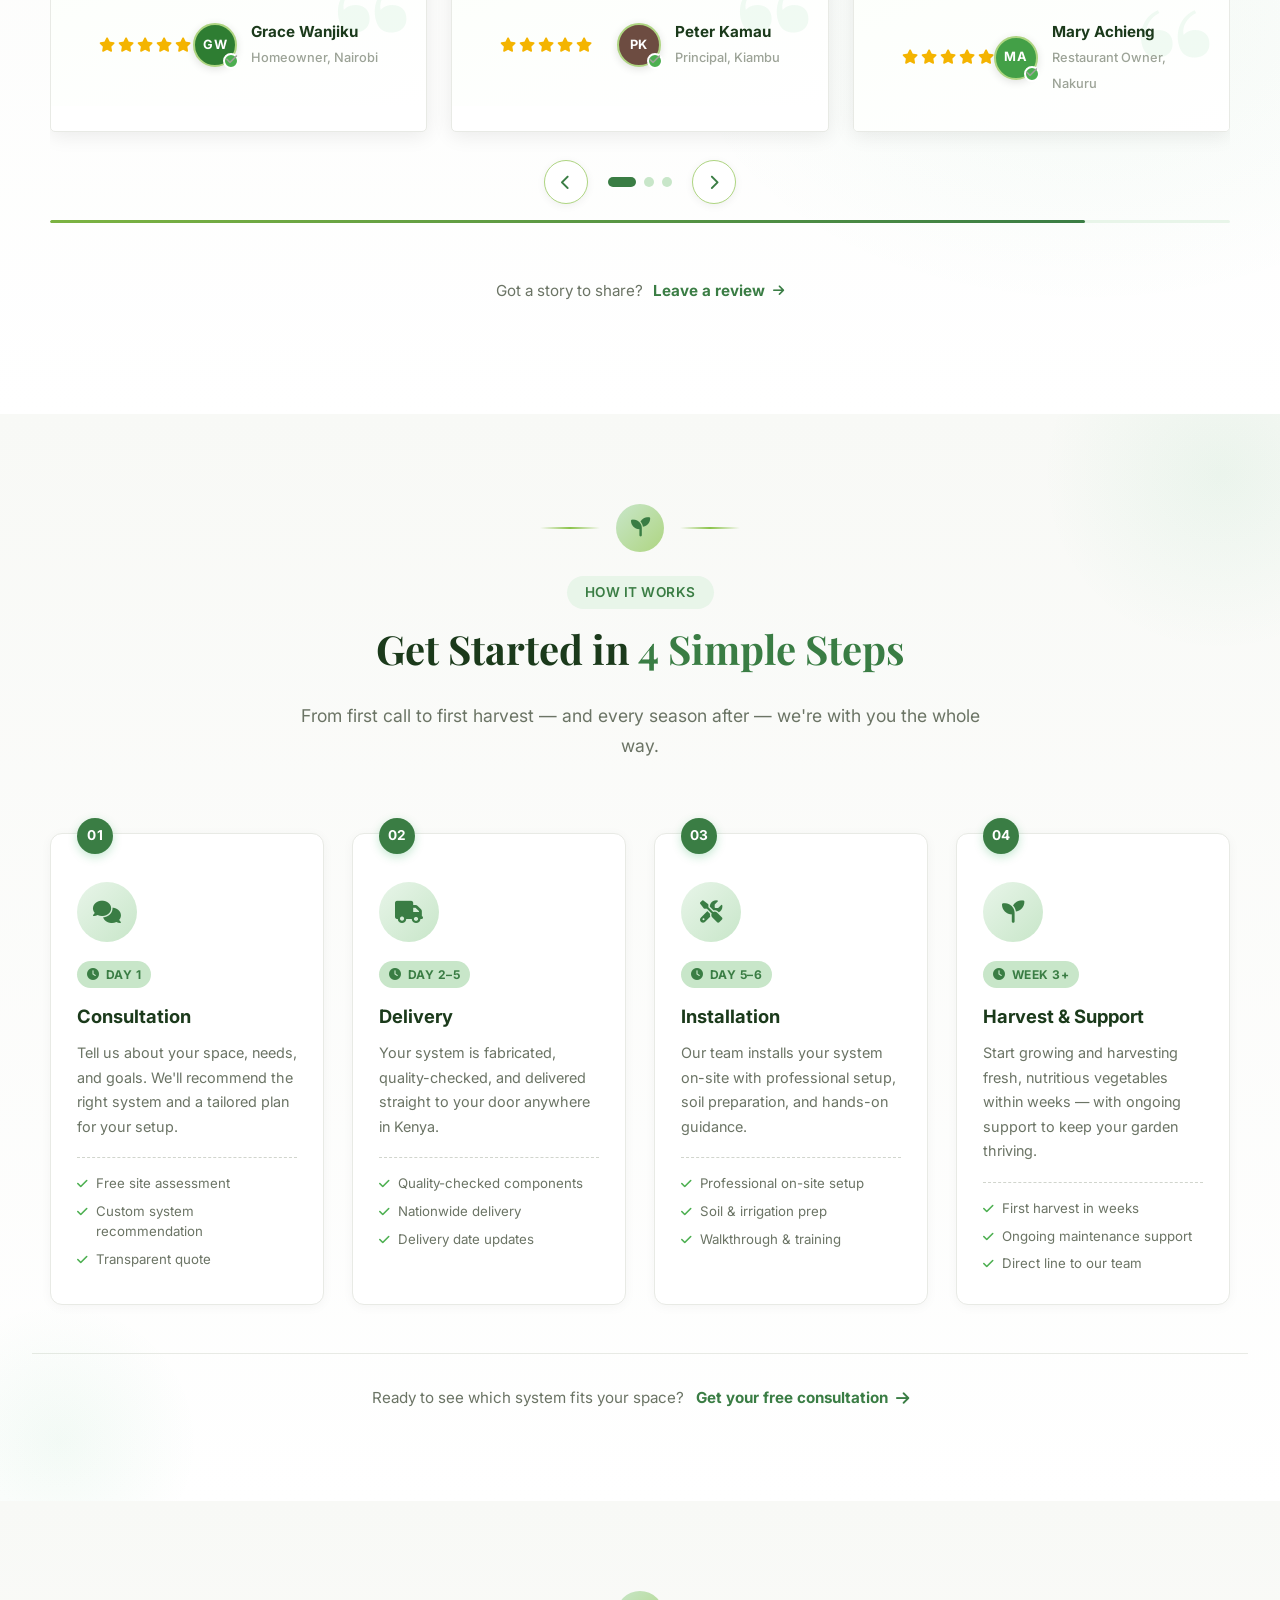
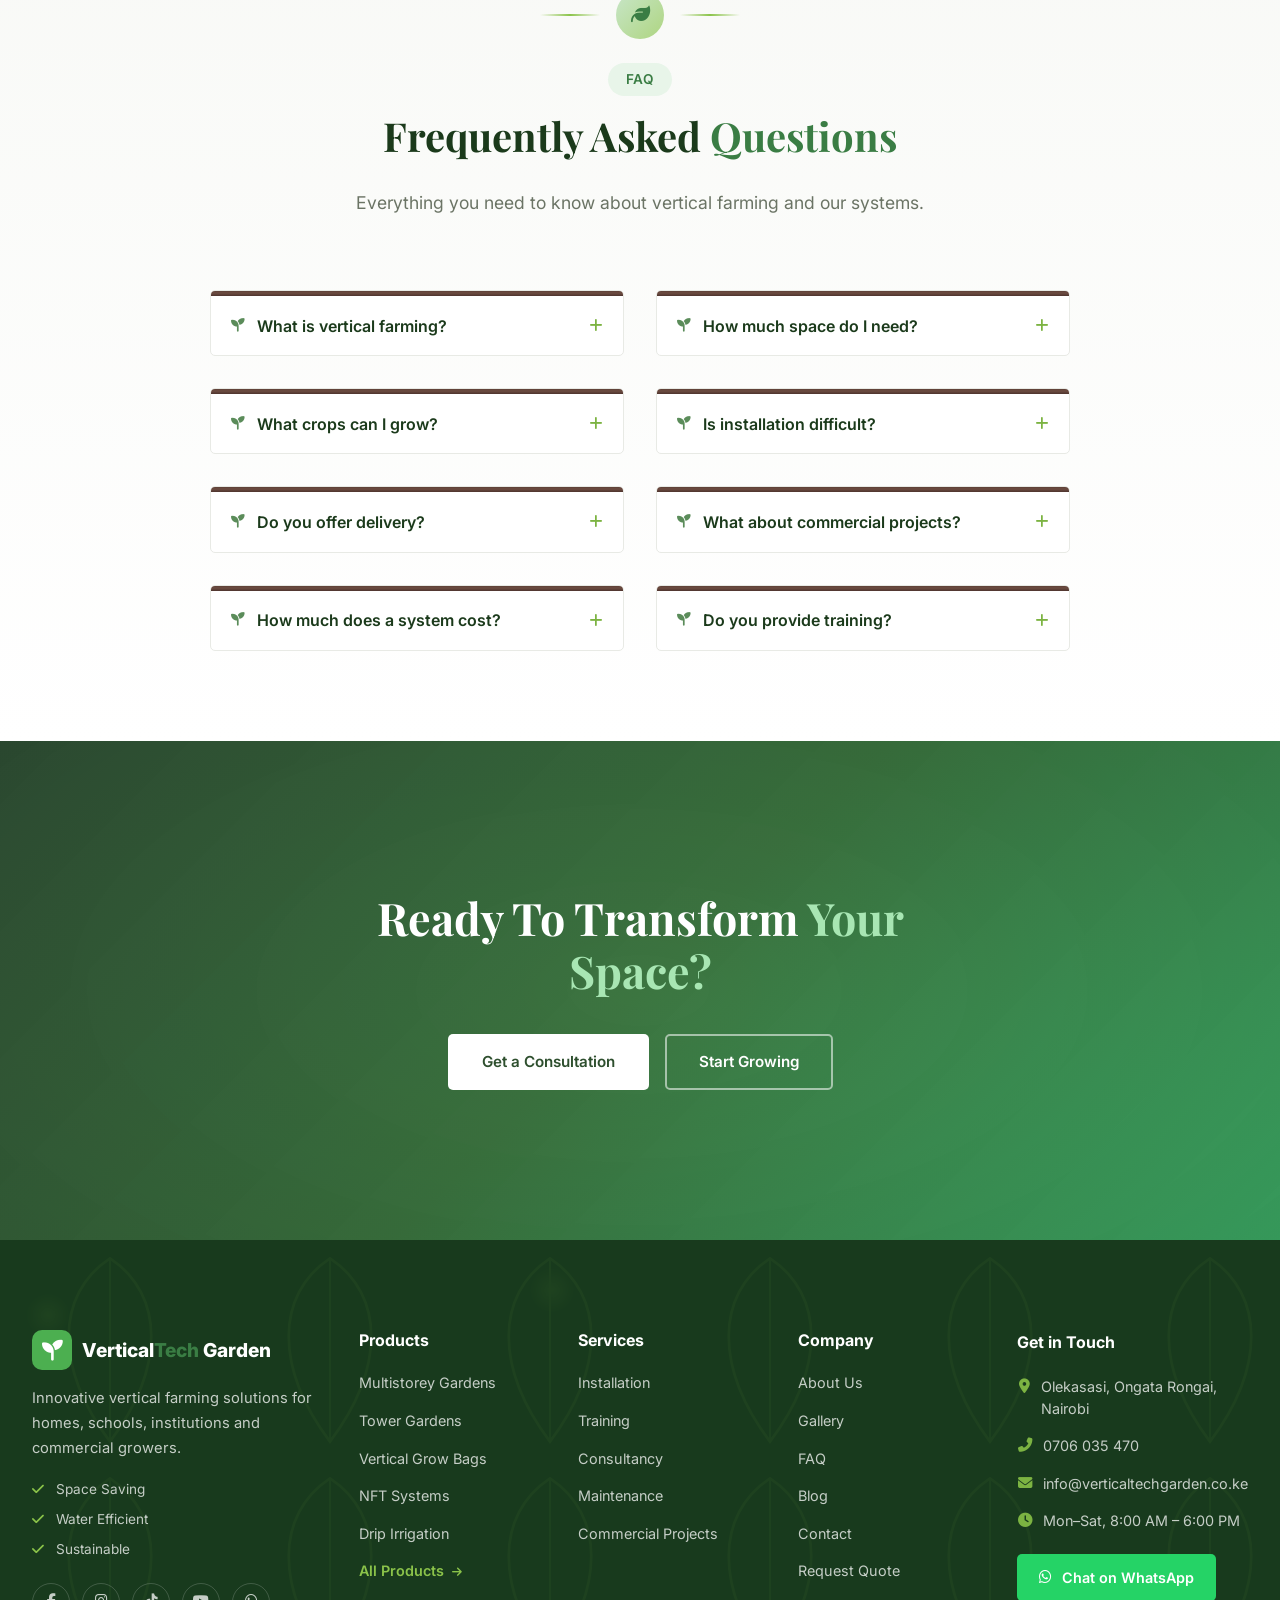
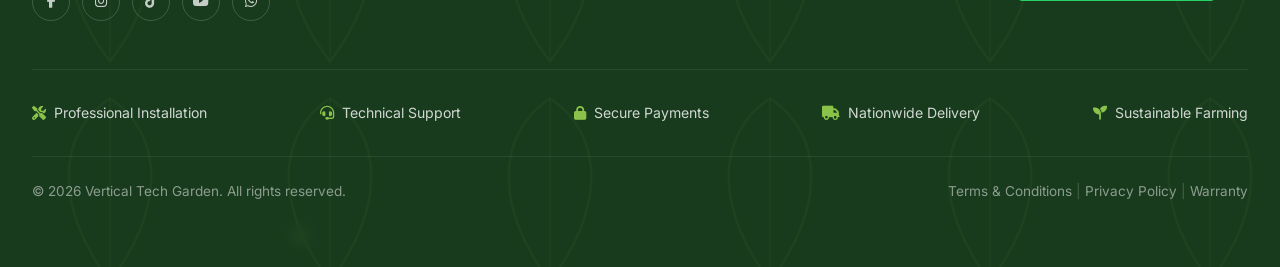
==== commit 1894a41b: "index.html" ====
--- a/index.html
+++ b/index.html
@@ -1187,5 +1187,6 @@
     <div id="footer"></div>
 
     <script src="js/include.js"></script>
+    <script src="js/main.js"></script>
 </body>
 </html>
--- a/css/style.css
+++ b/css/style.css
@@ -1026,6 +1026,13 @@
     overflow: hidden;
 }
 
+.nav-actions {
+    display: flex;
+    align-items: center;
+    gap: 12px;
+    margin-left: auto;
+}
+
 .nav-toggle {
     display: none;
     flex-direction: column;
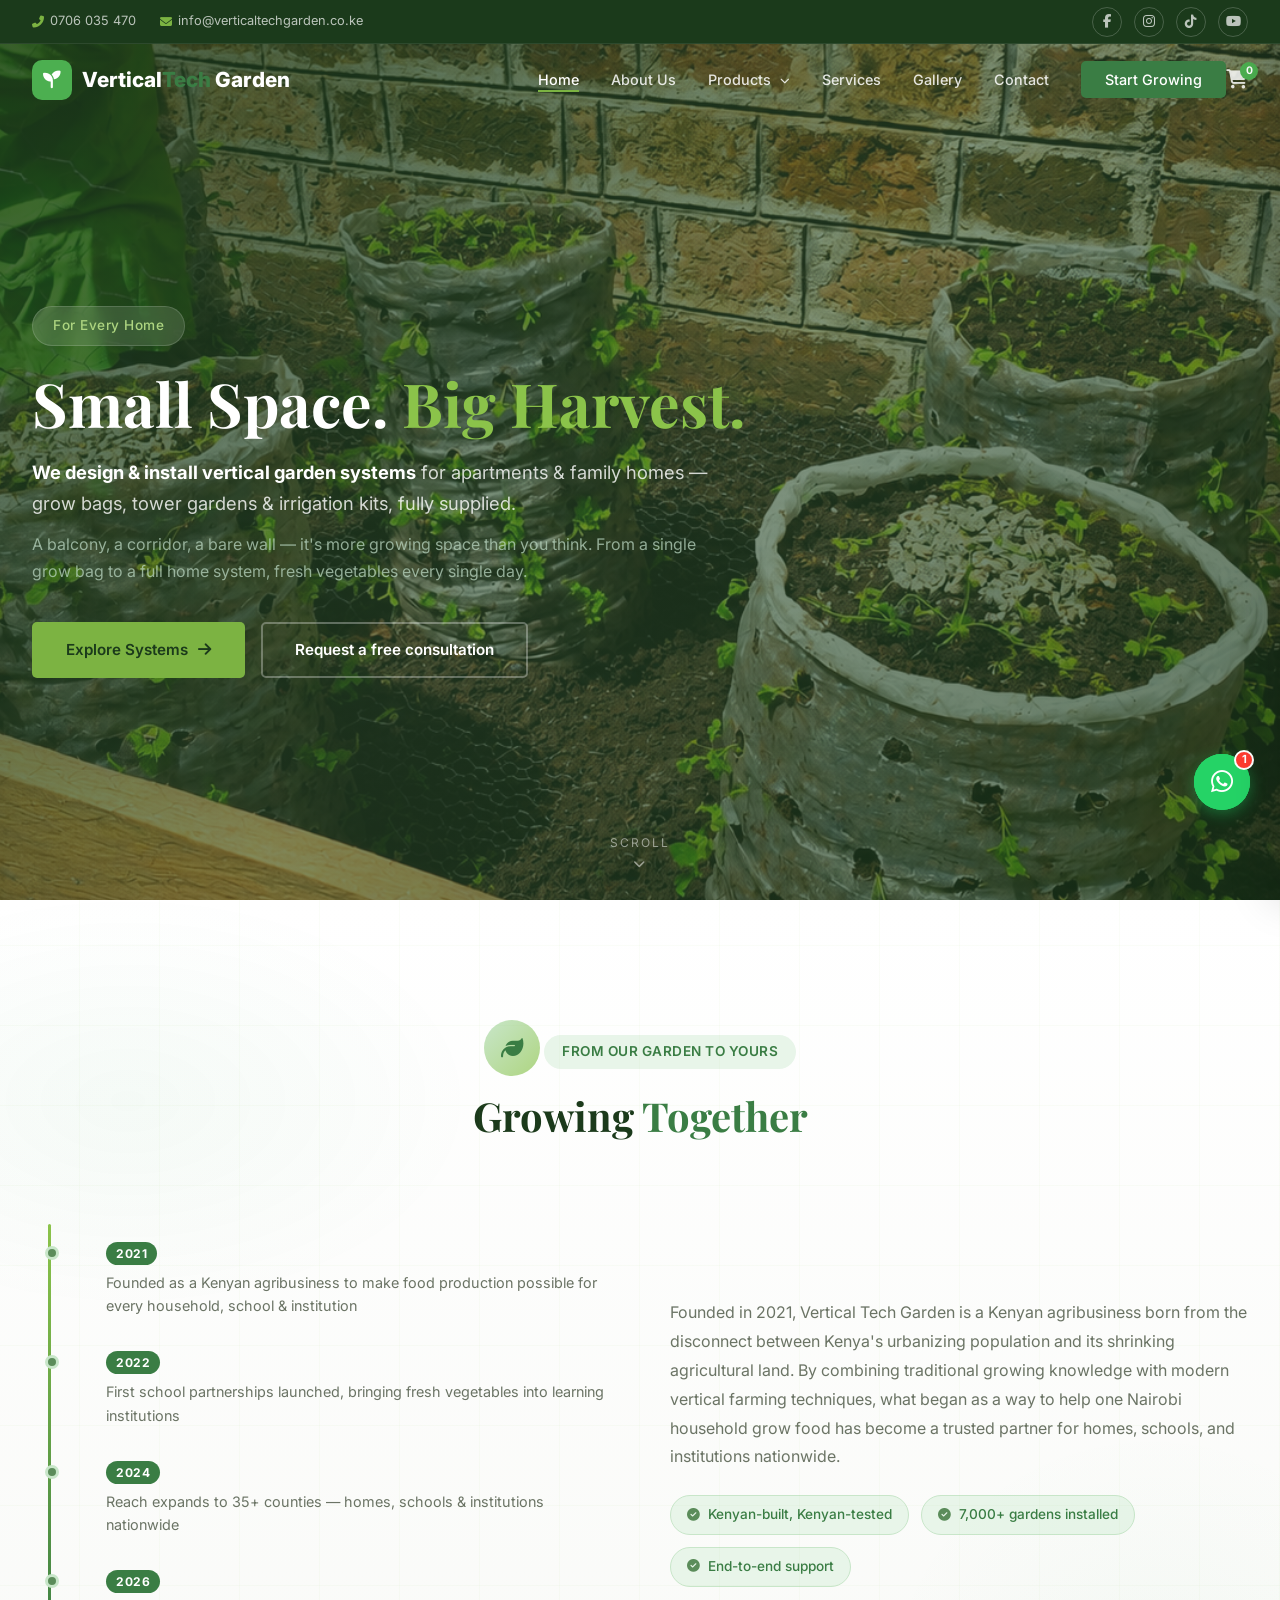
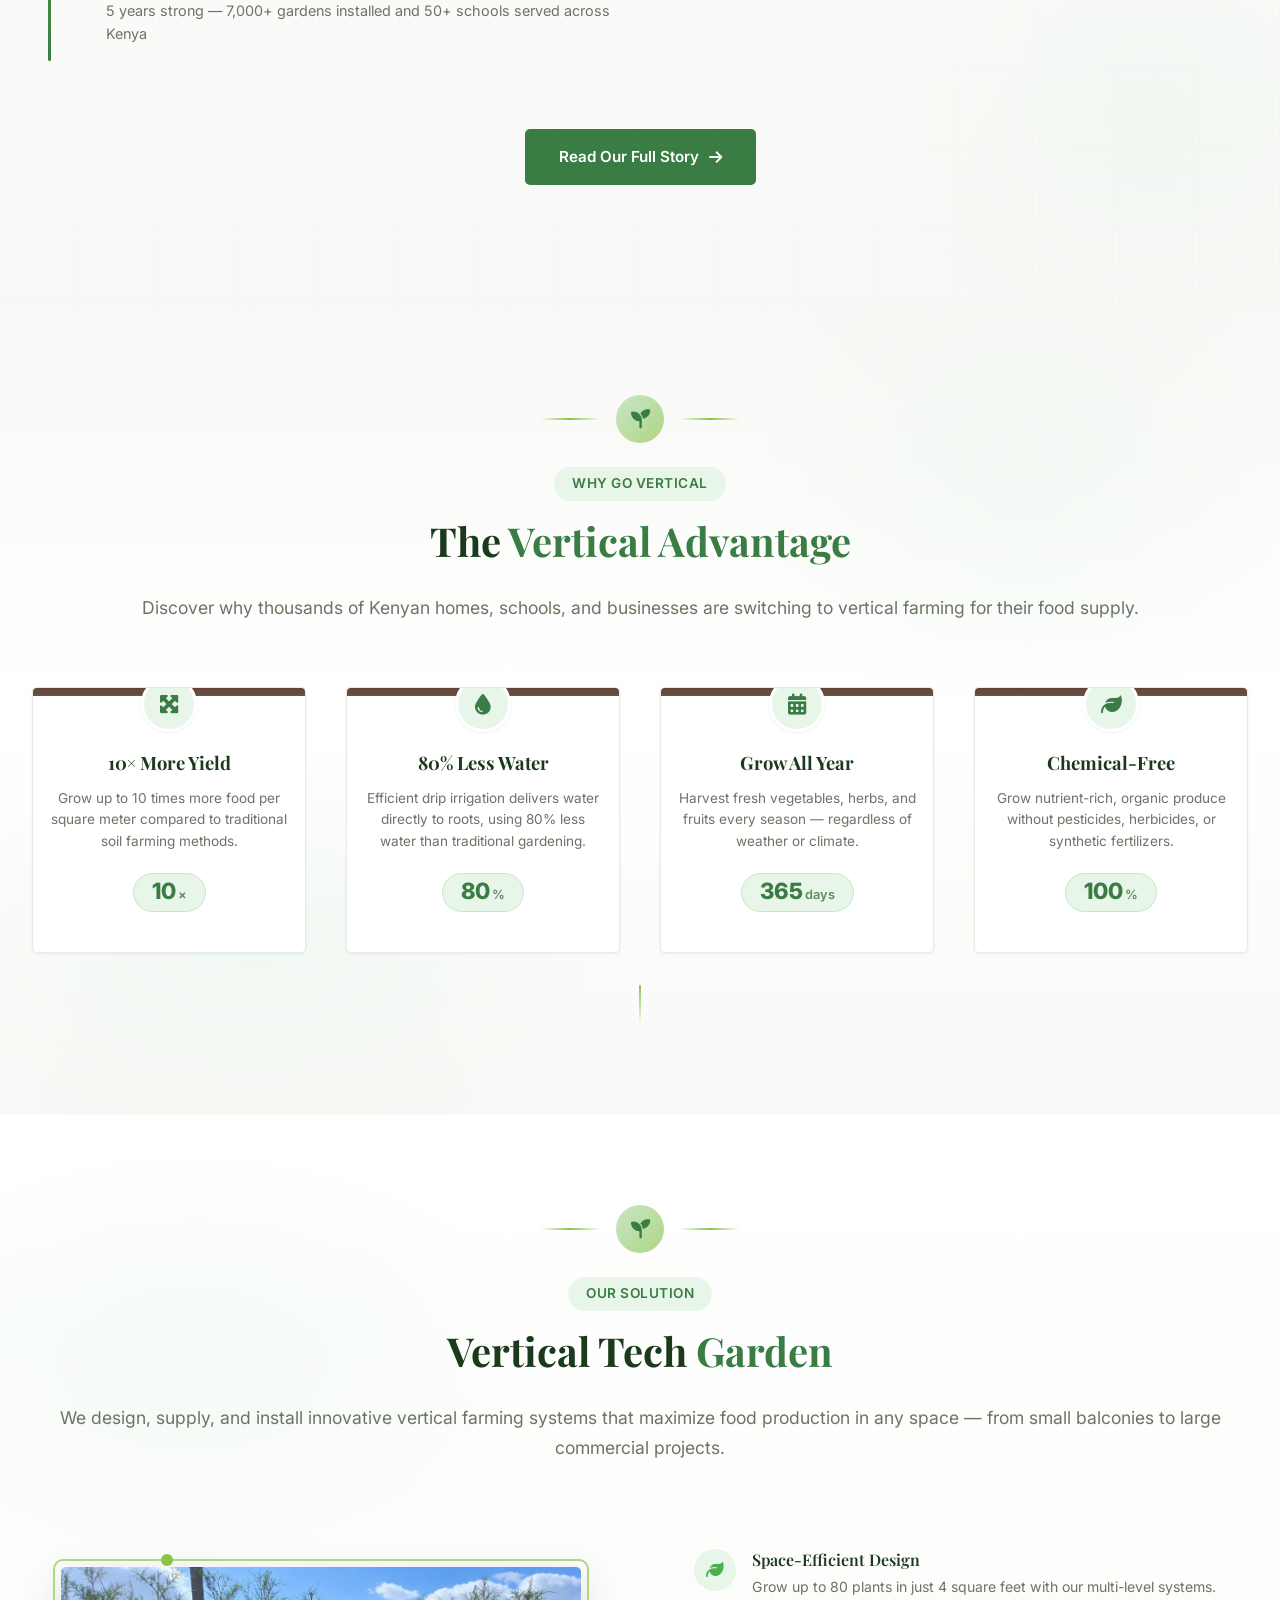
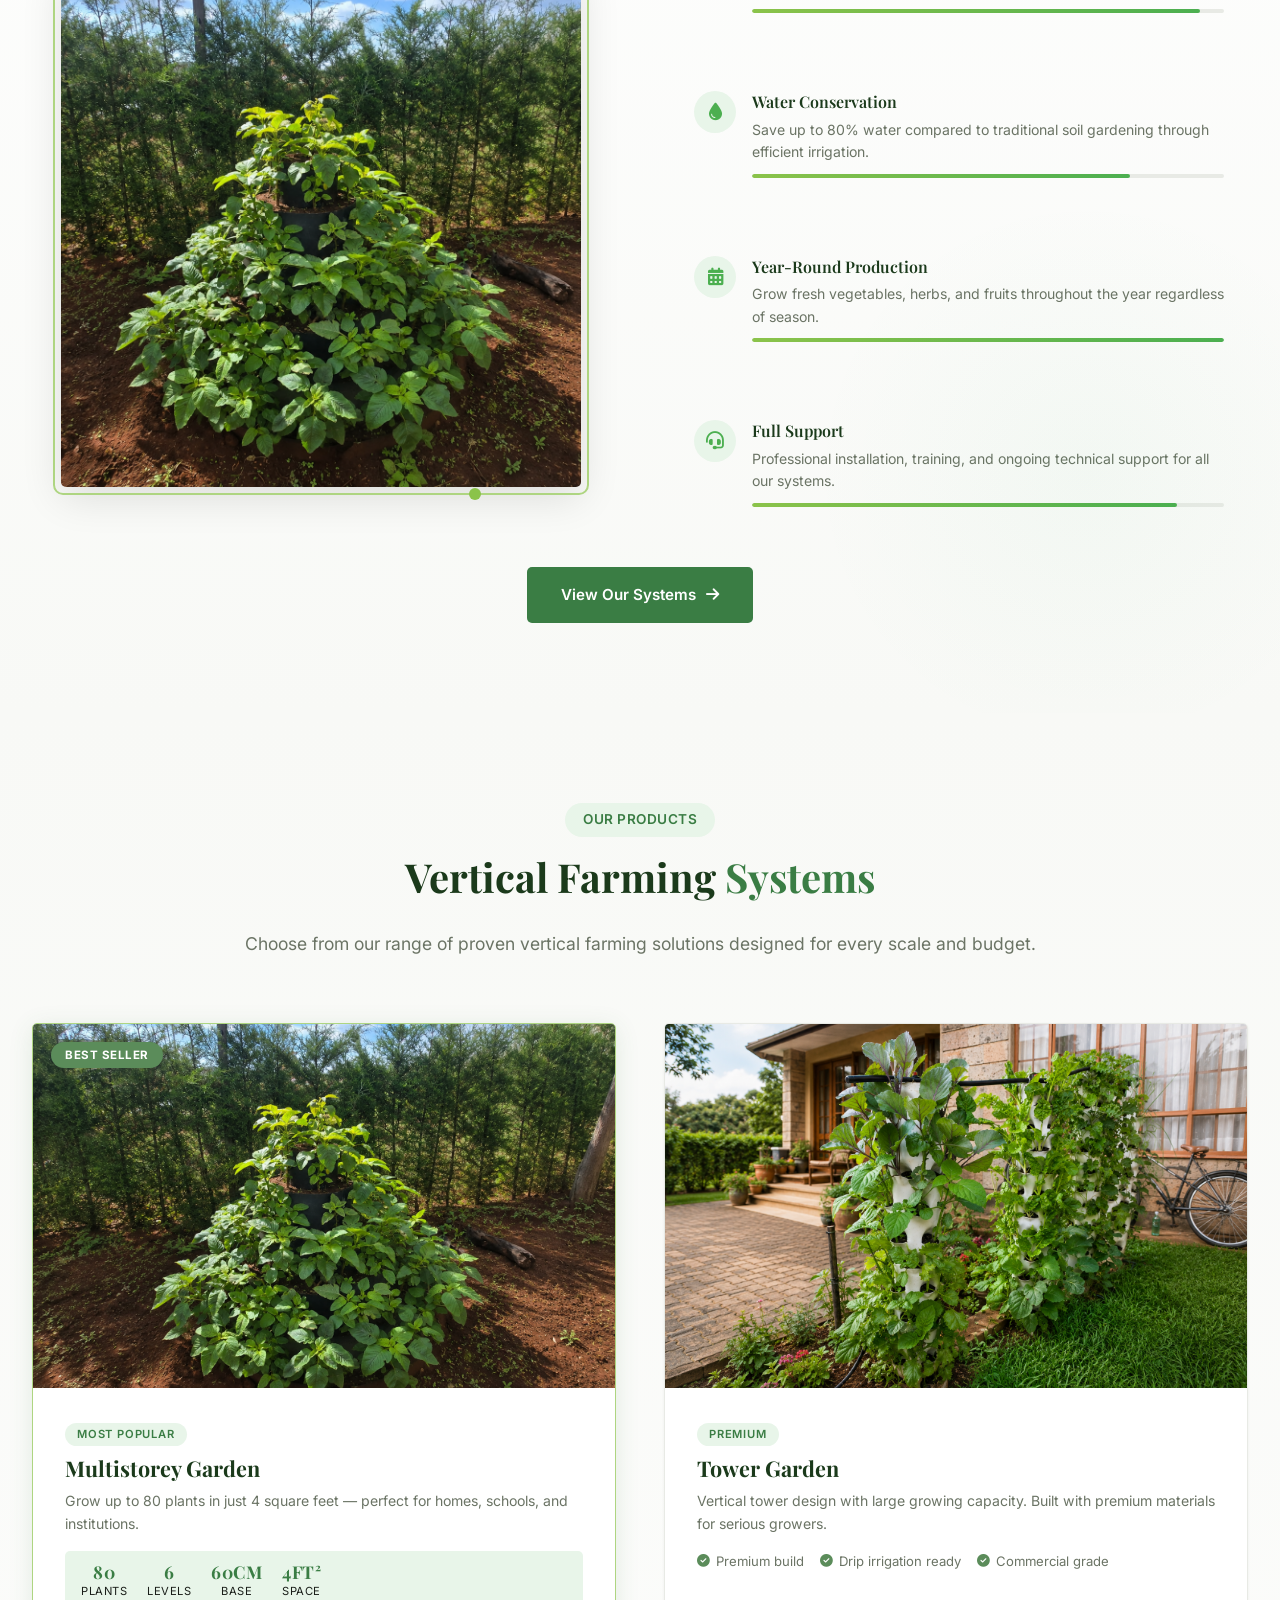
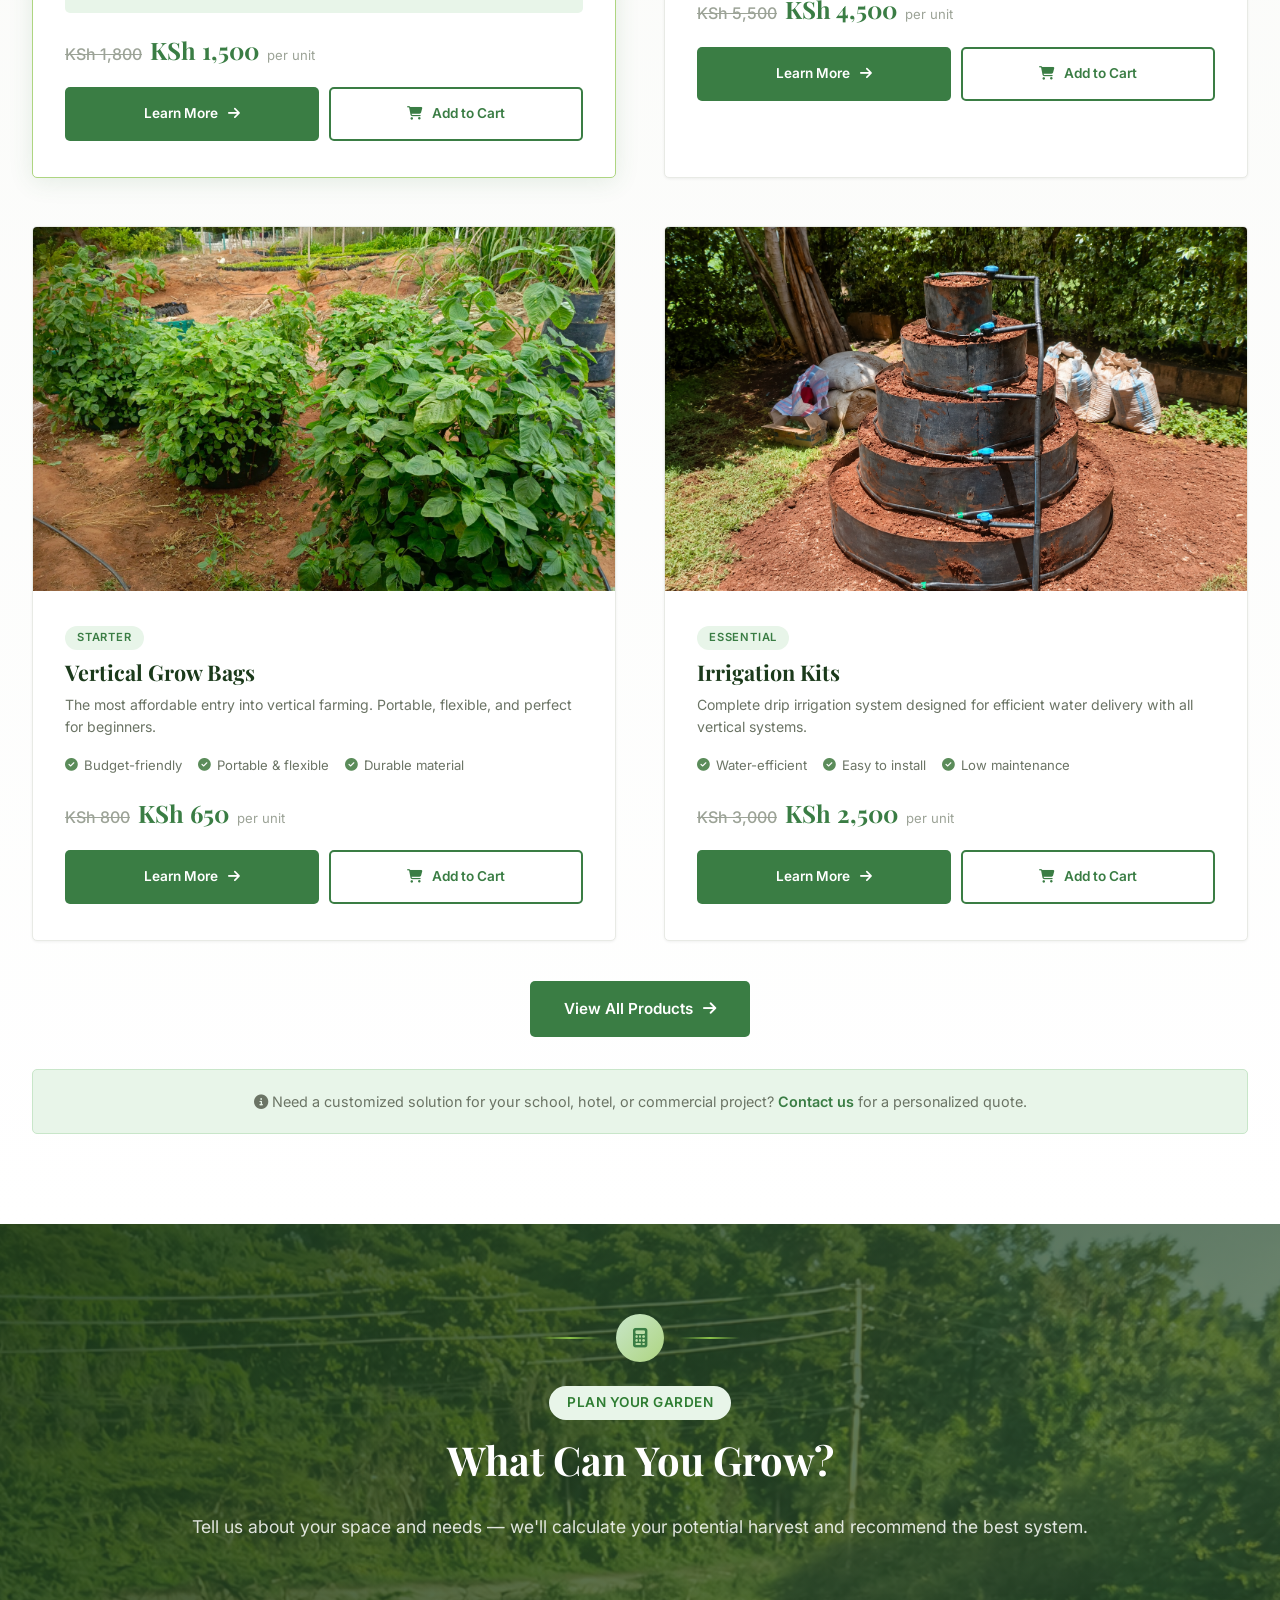
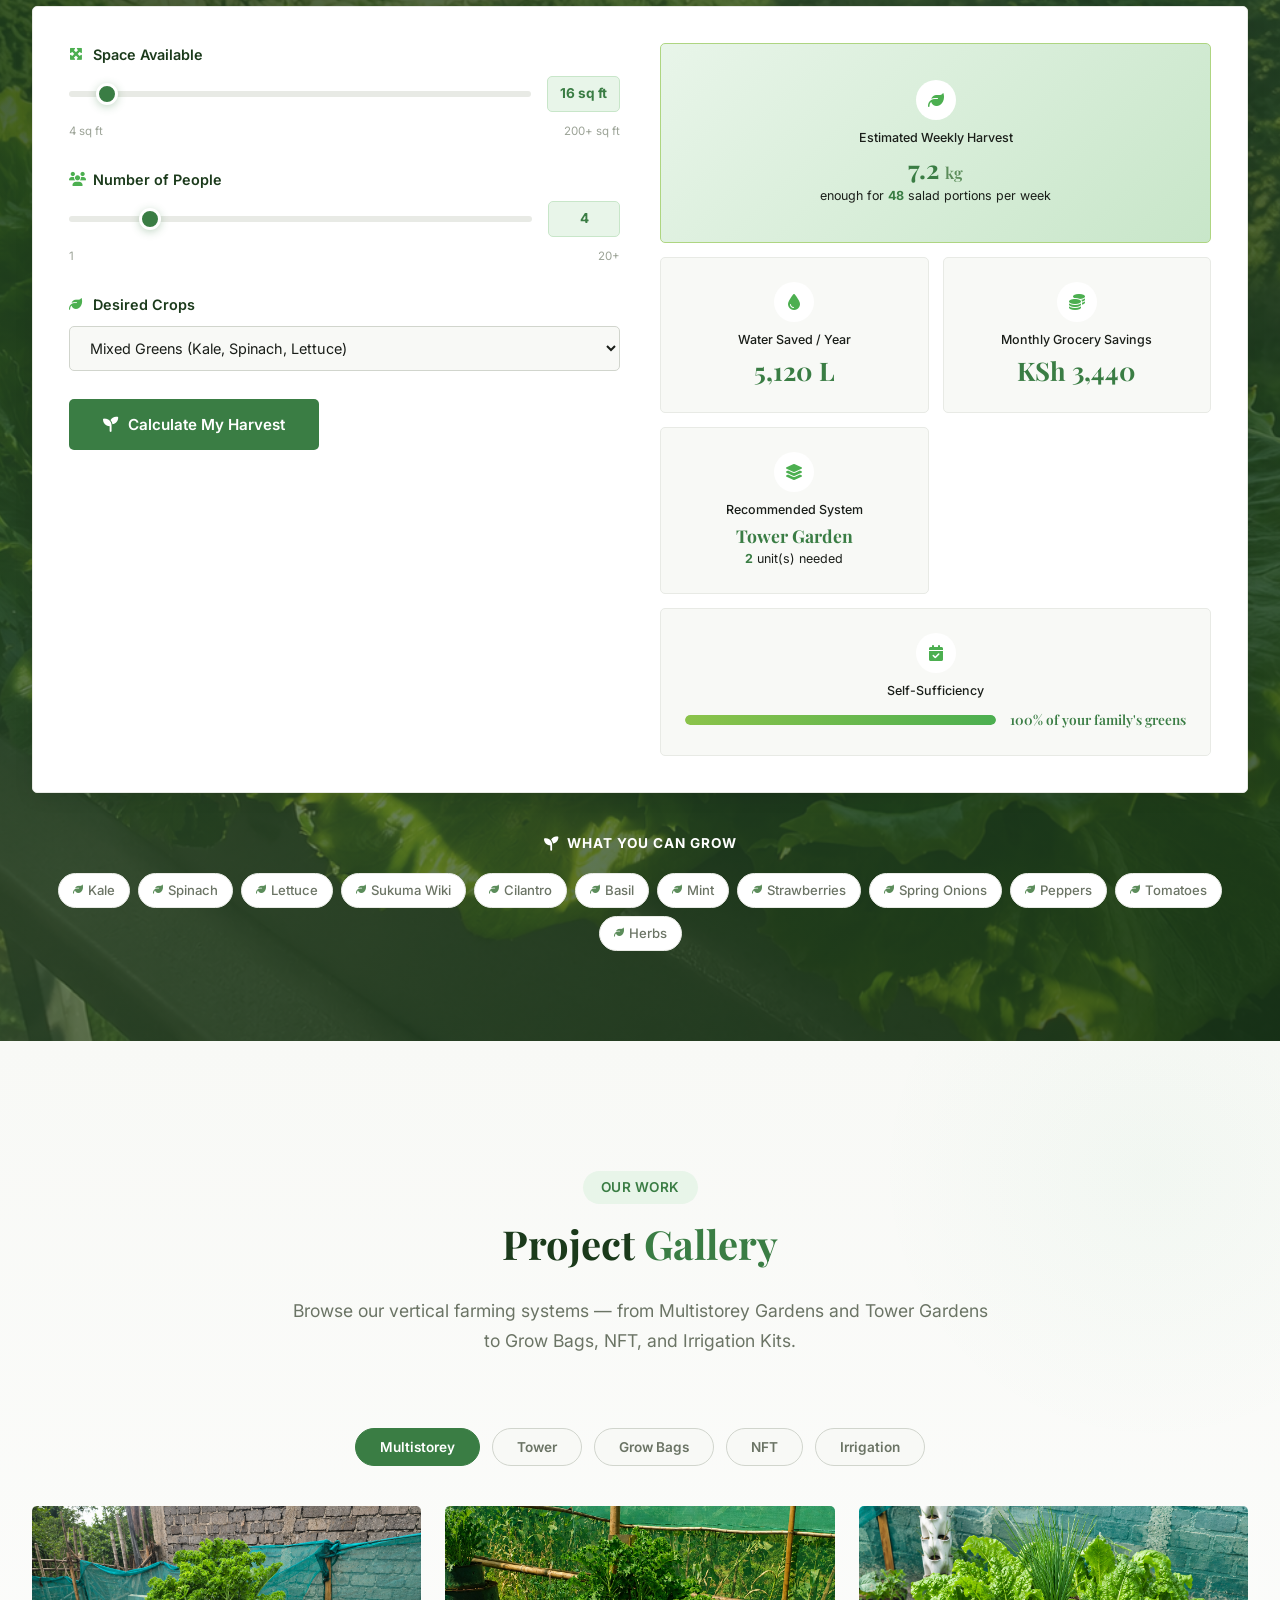
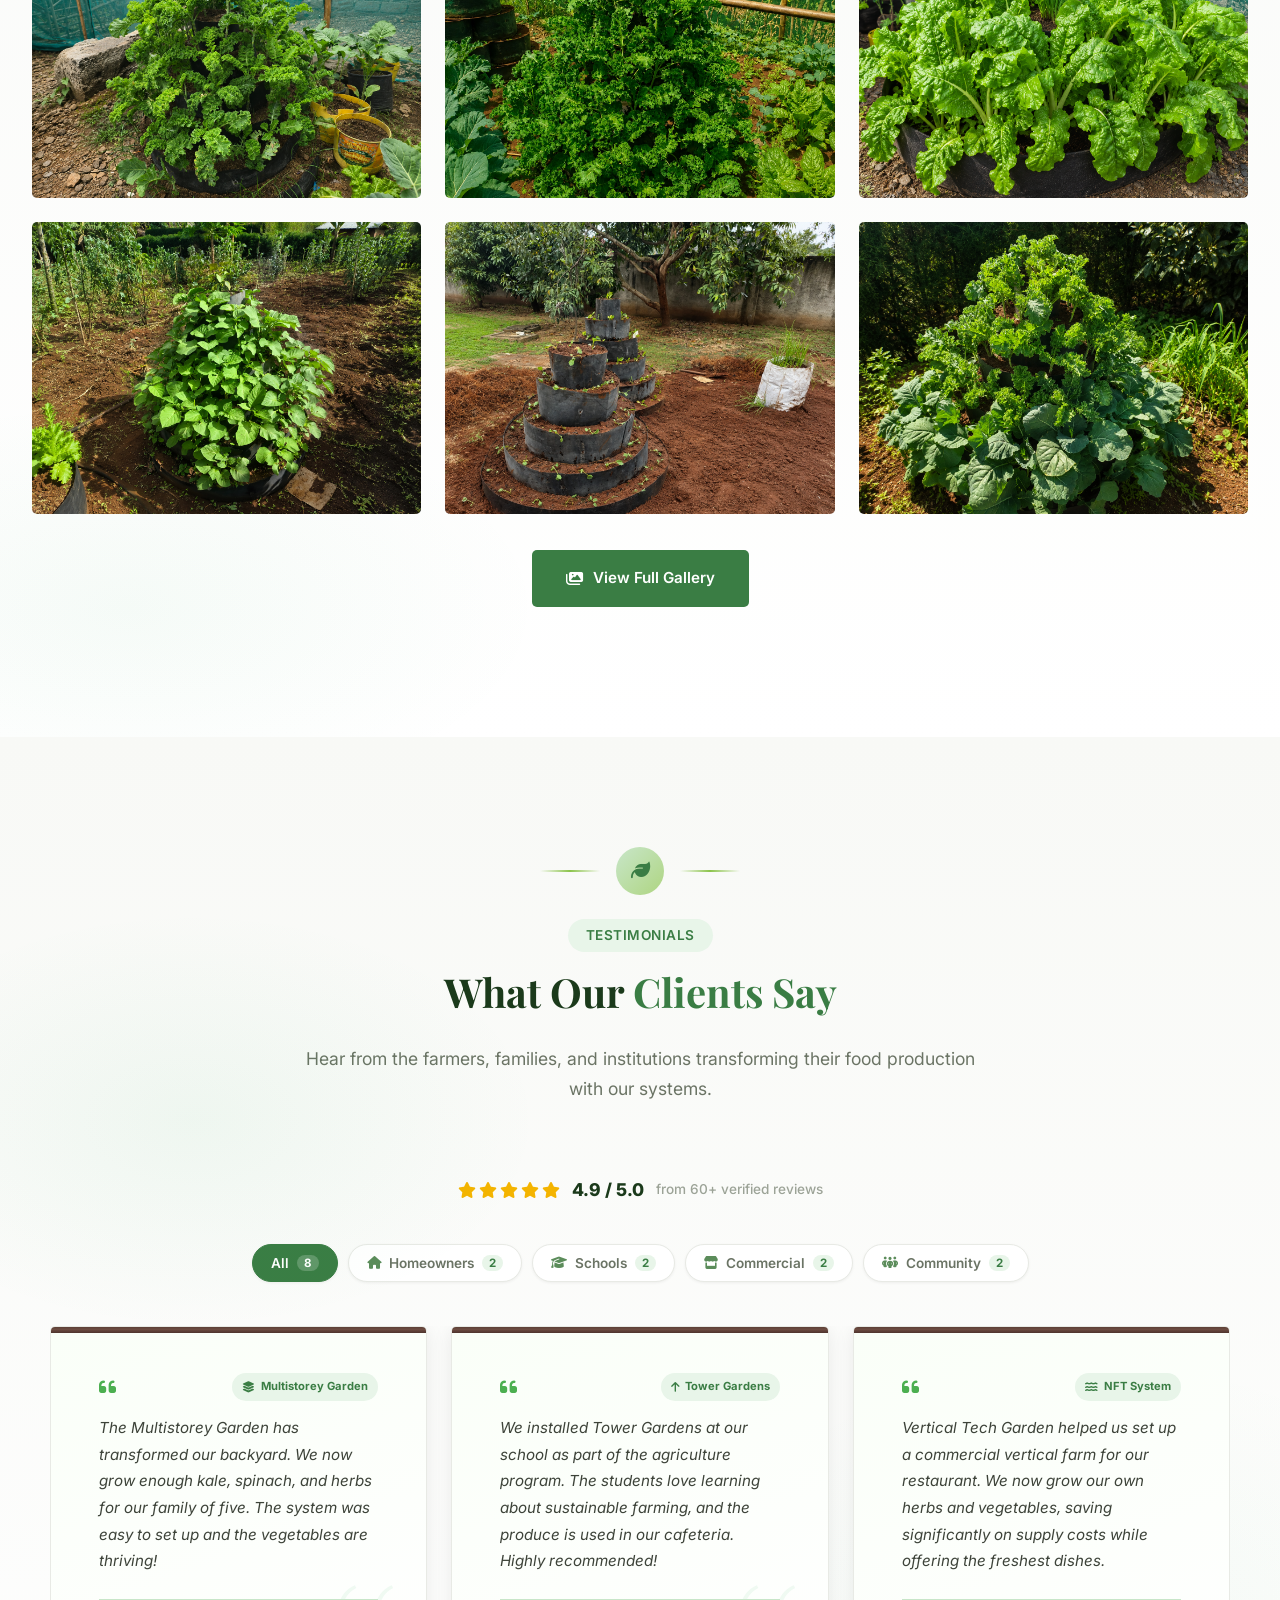
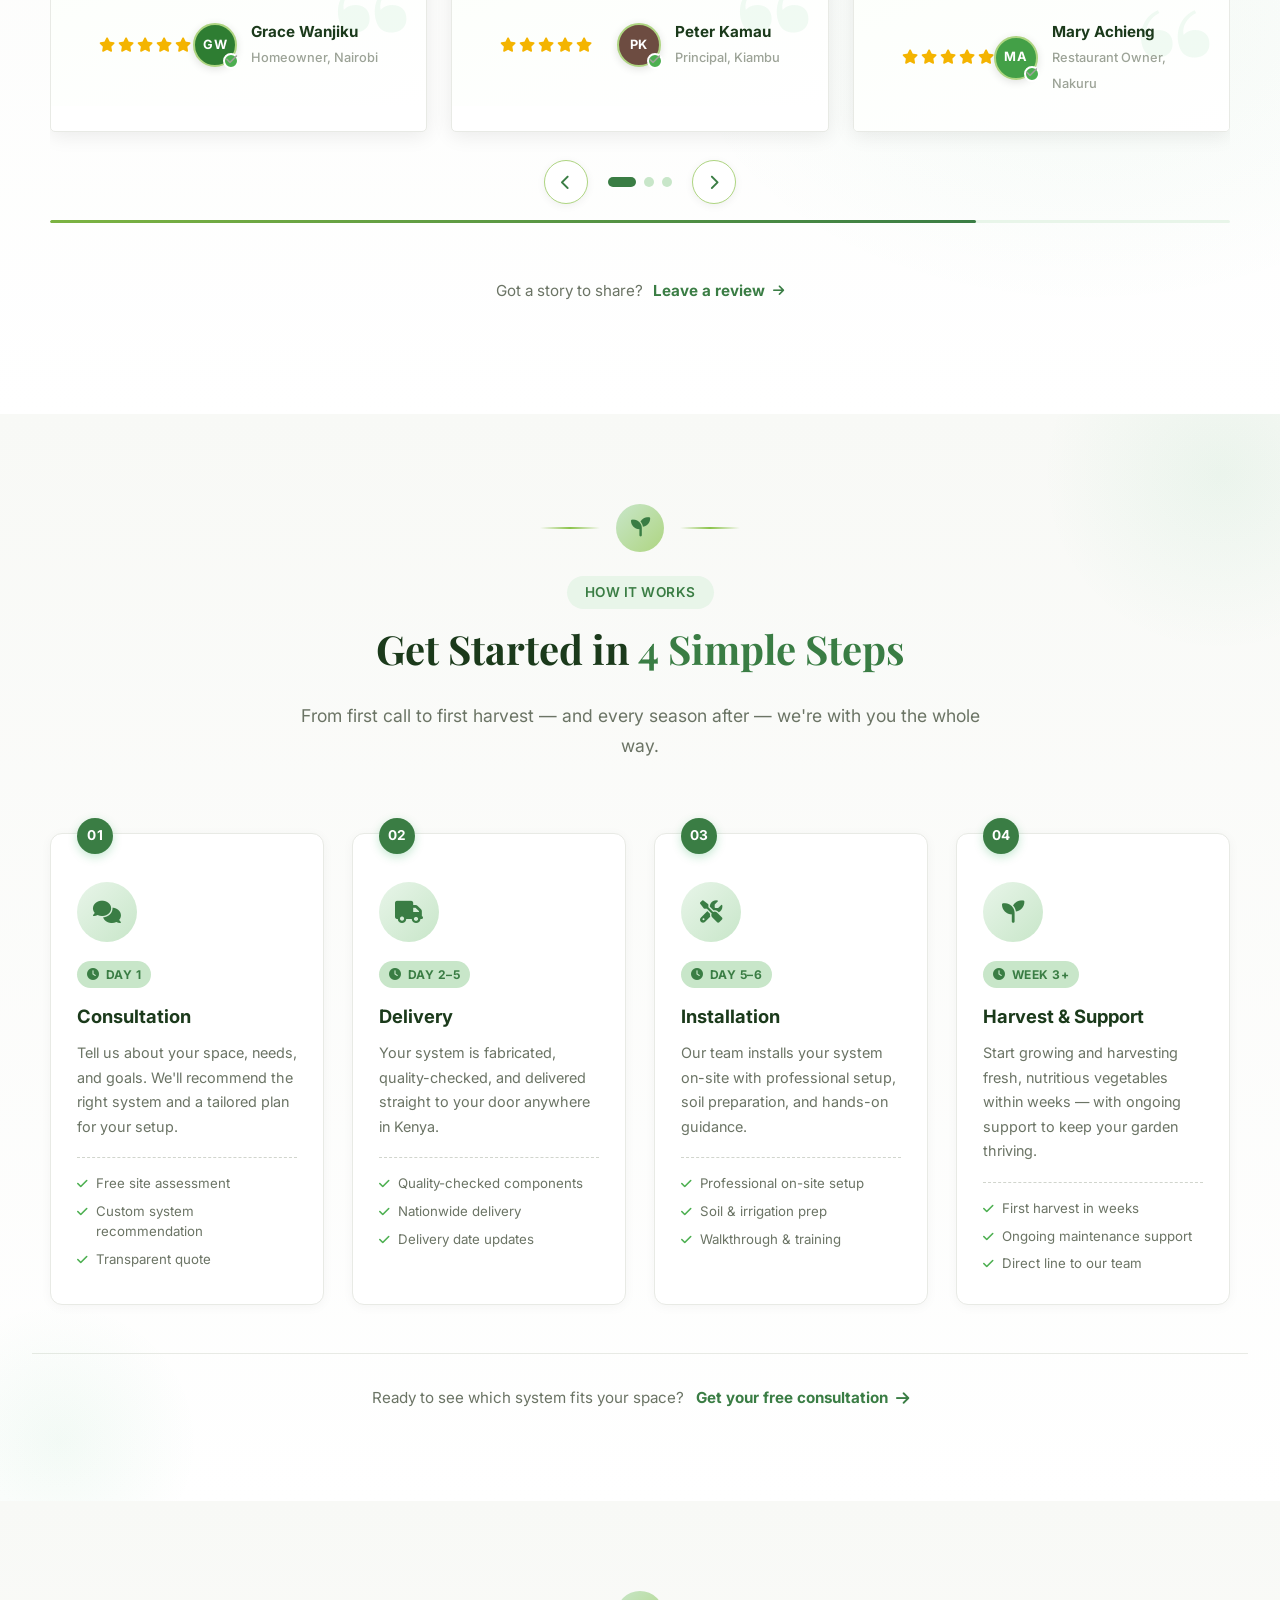
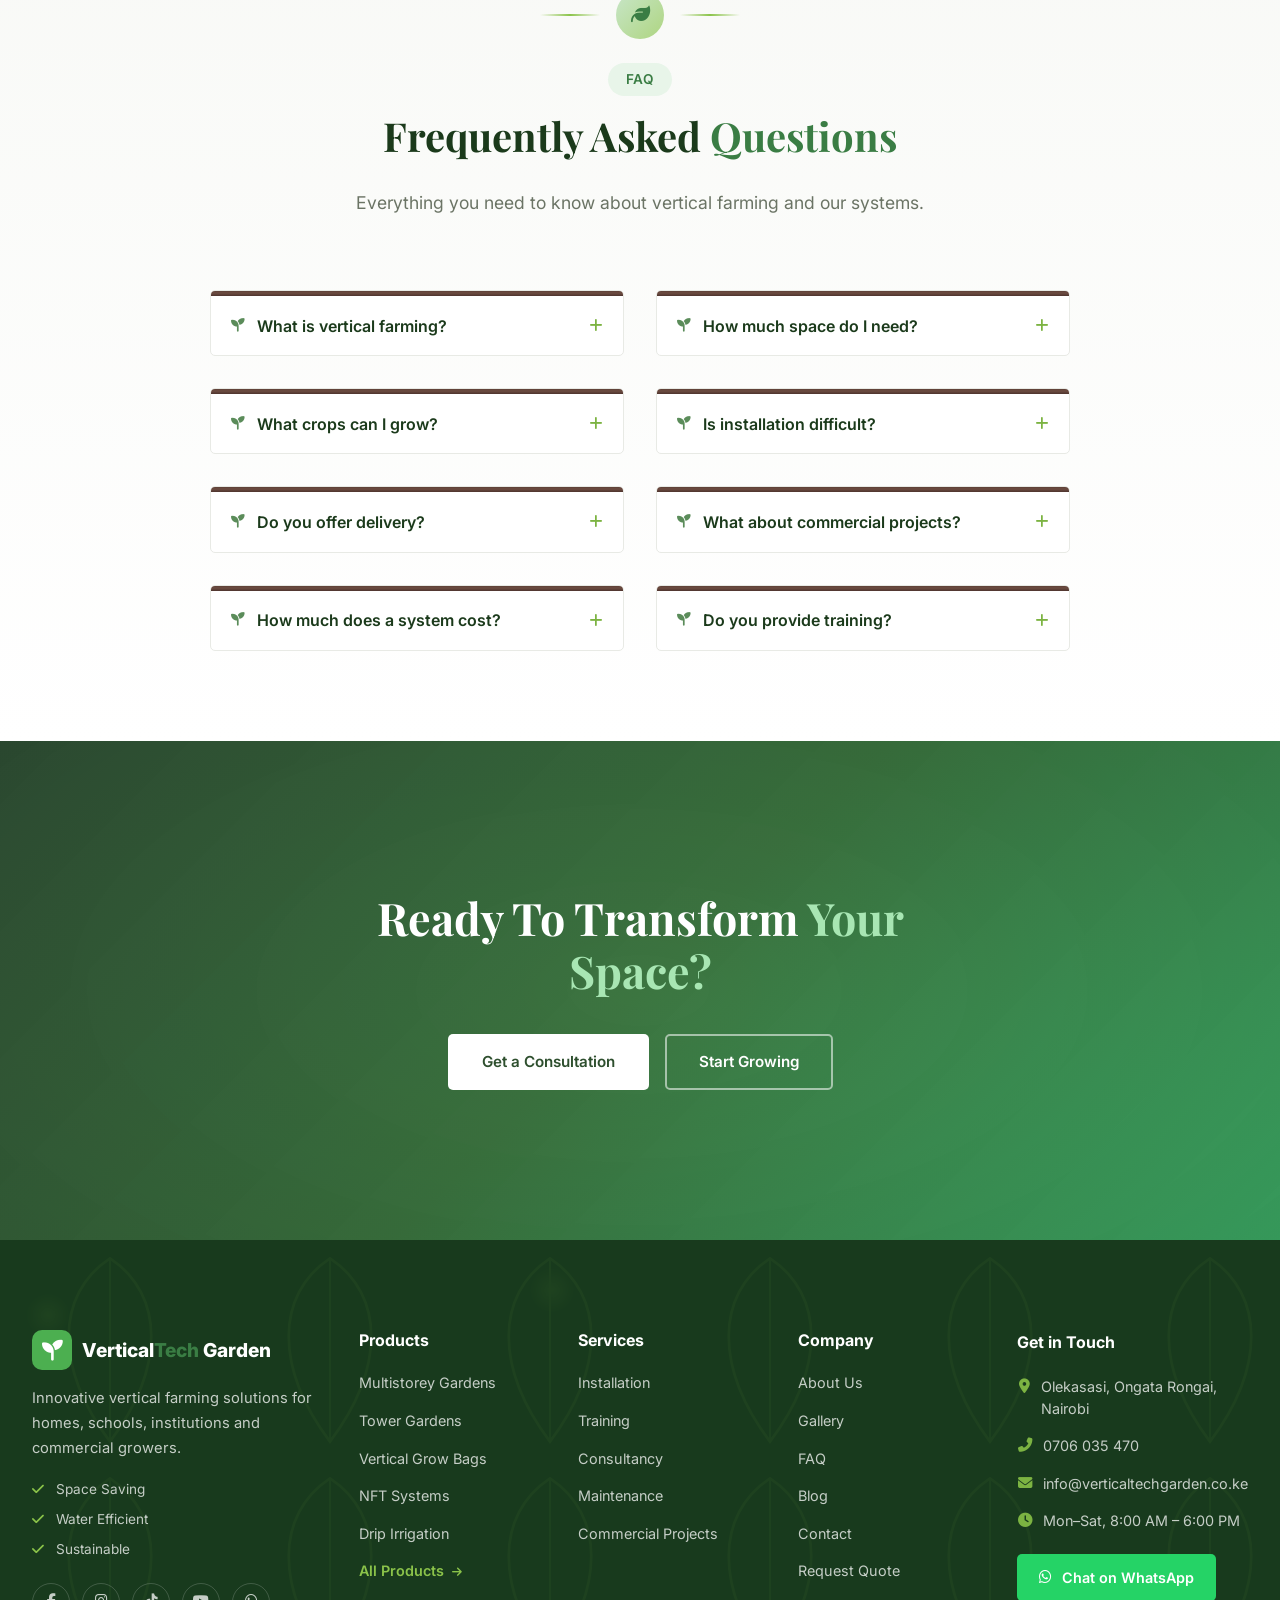
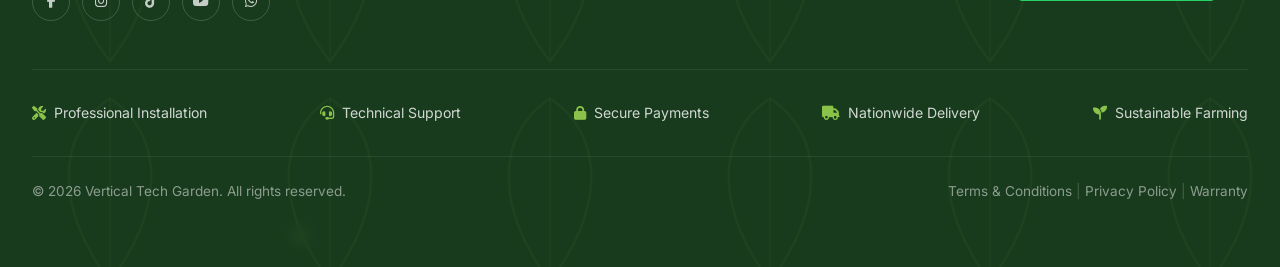
==== commit b2f2db81: "Bump cache-bust version (v3) across all pages to pick up nav layout fix" ====
--- a/index.html
+++ b/index.html
@@ -9,7 +9,7 @@
     <link rel="preconnect" href="https://fonts.gstatic.com" crossorigin>
     <link href="https://fonts.googleapis.com/css2?family=Inter:wght@300;400;500;600;700;800;900&family=Playfair+Display:wght@400;500;600;700&display=swap" rel="stylesheet">
     <link rel="stylesheet" href="https://cdnjs.cloudflare.com/ajax/libs/font-awesome/6.5.1/css/all.min.css">
-    <link rel="stylesheet" href="css/style.css?v=2">
+    <link rel="stylesheet" href="css/style.css?v=3">
 </head>
 <body>
 
--- a/css/style.css
+++ b/css/style.css
@@ -289,7 +289,7 @@
 .navbar .container {
     display: flex;
     align-items: center;
-    justify-content: space-between;
+    justify-content: flex-start;
 }
 
 .logo {
@@ -320,6 +320,7 @@
     display: flex;
     align-items: center;
     gap: 32px;
+    margin-left: auto;
 }
 
 .nav-links a {
@@ -1030,7 +1031,6 @@
     display: flex;
     align-items: center;
     gap: 12px;
-    margin-left: auto;
 }
 
 .nav-toggle {
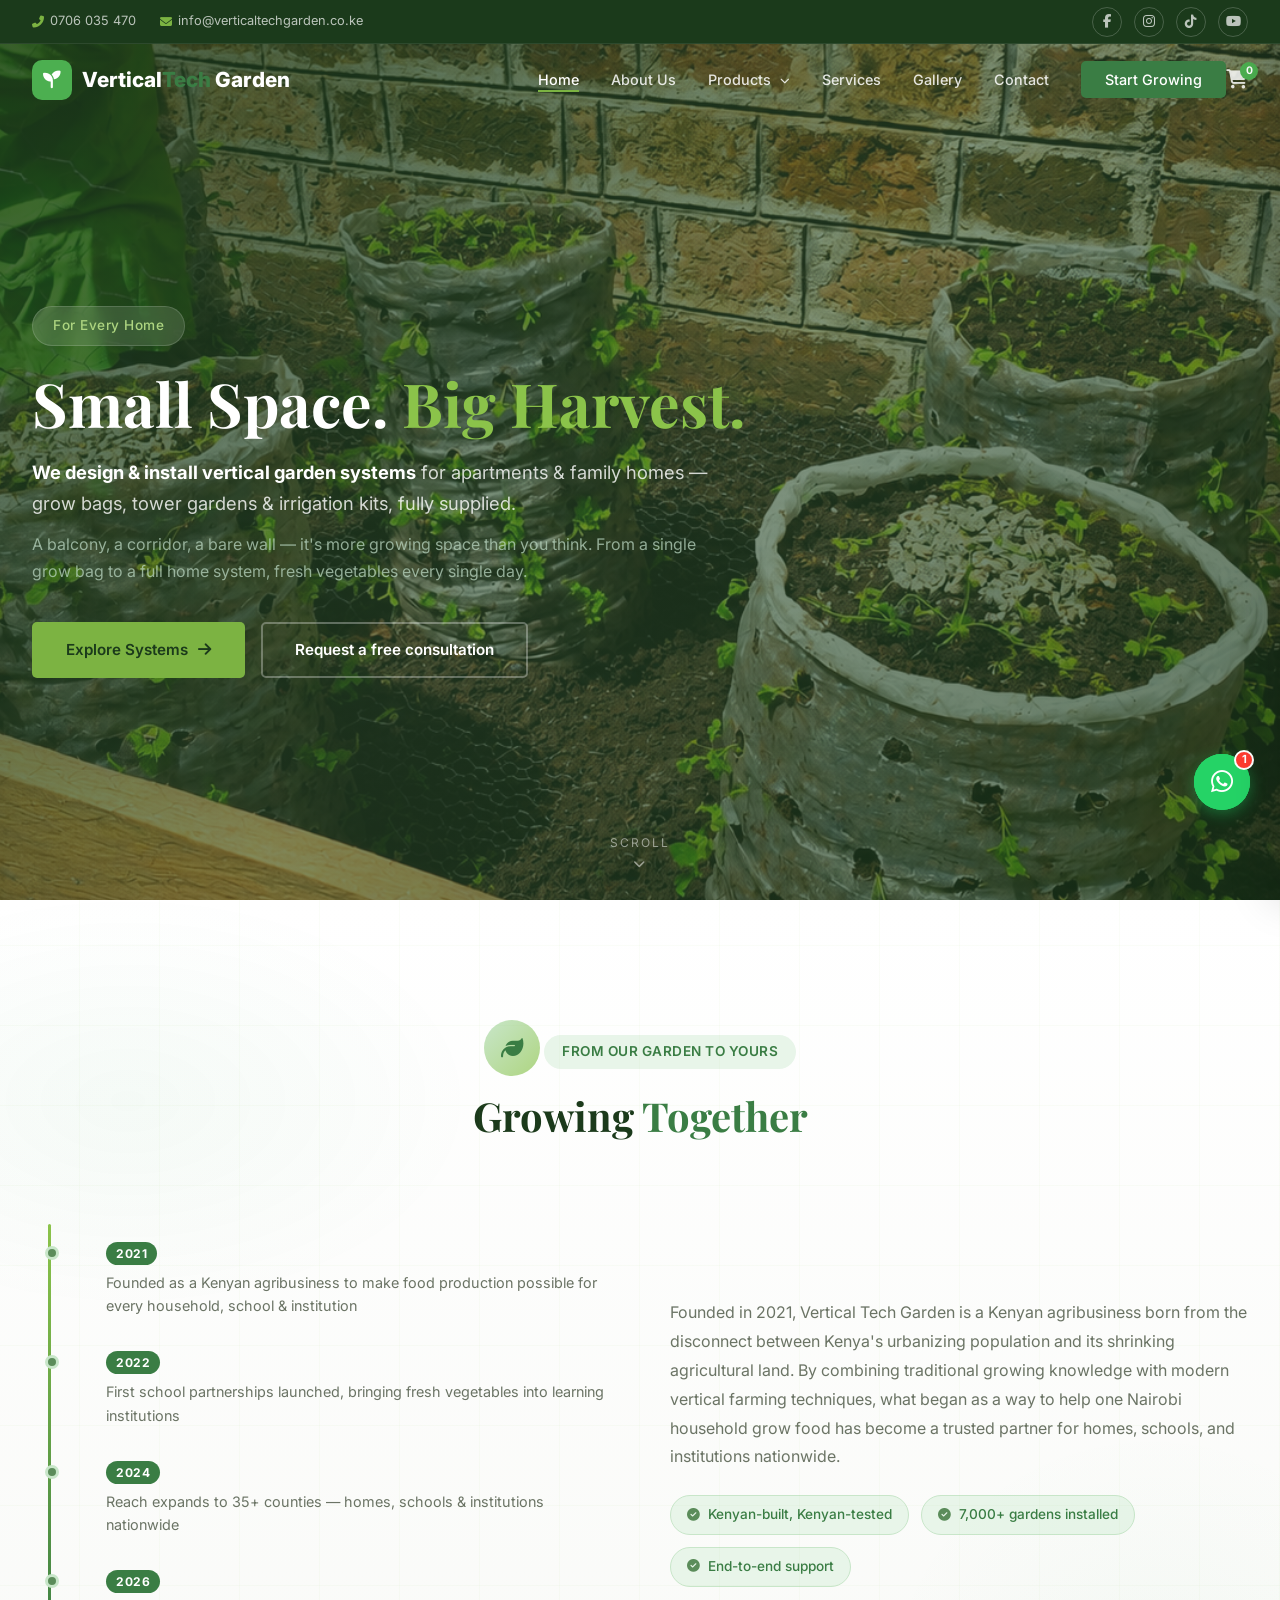
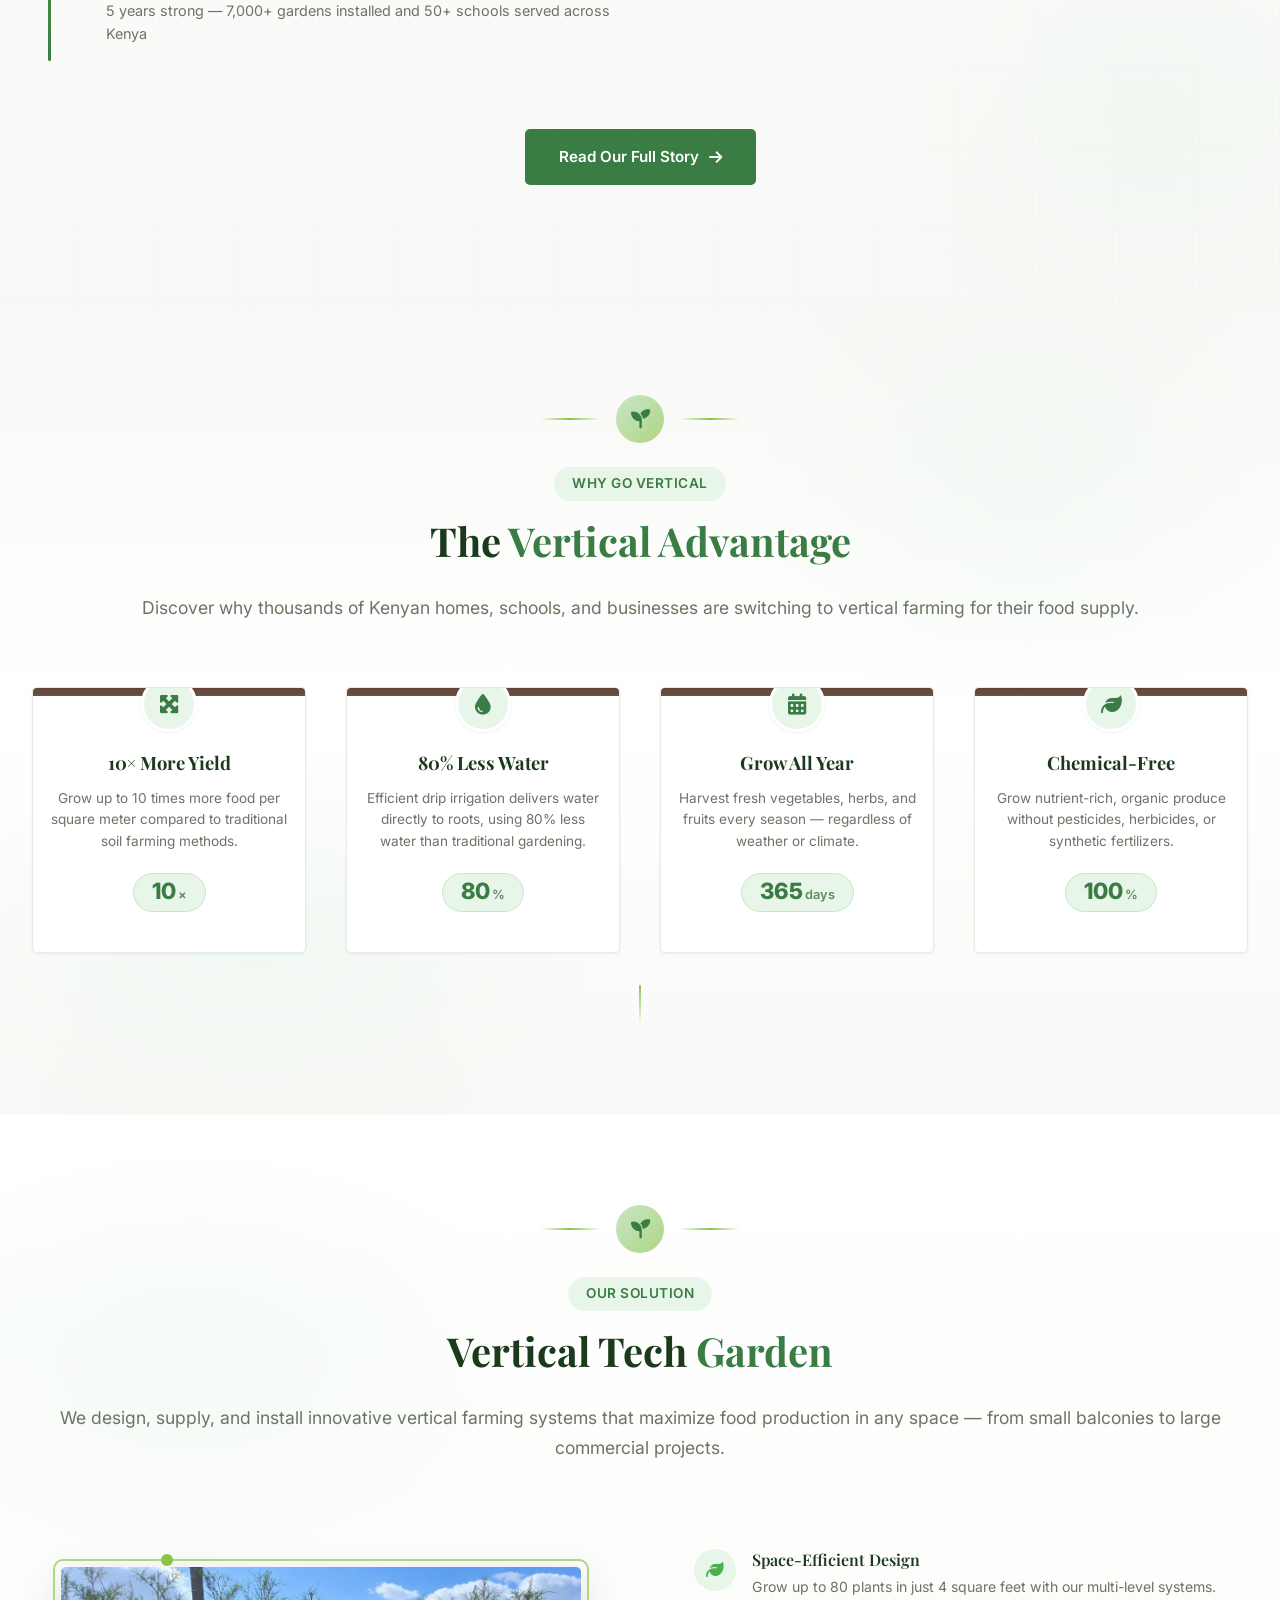
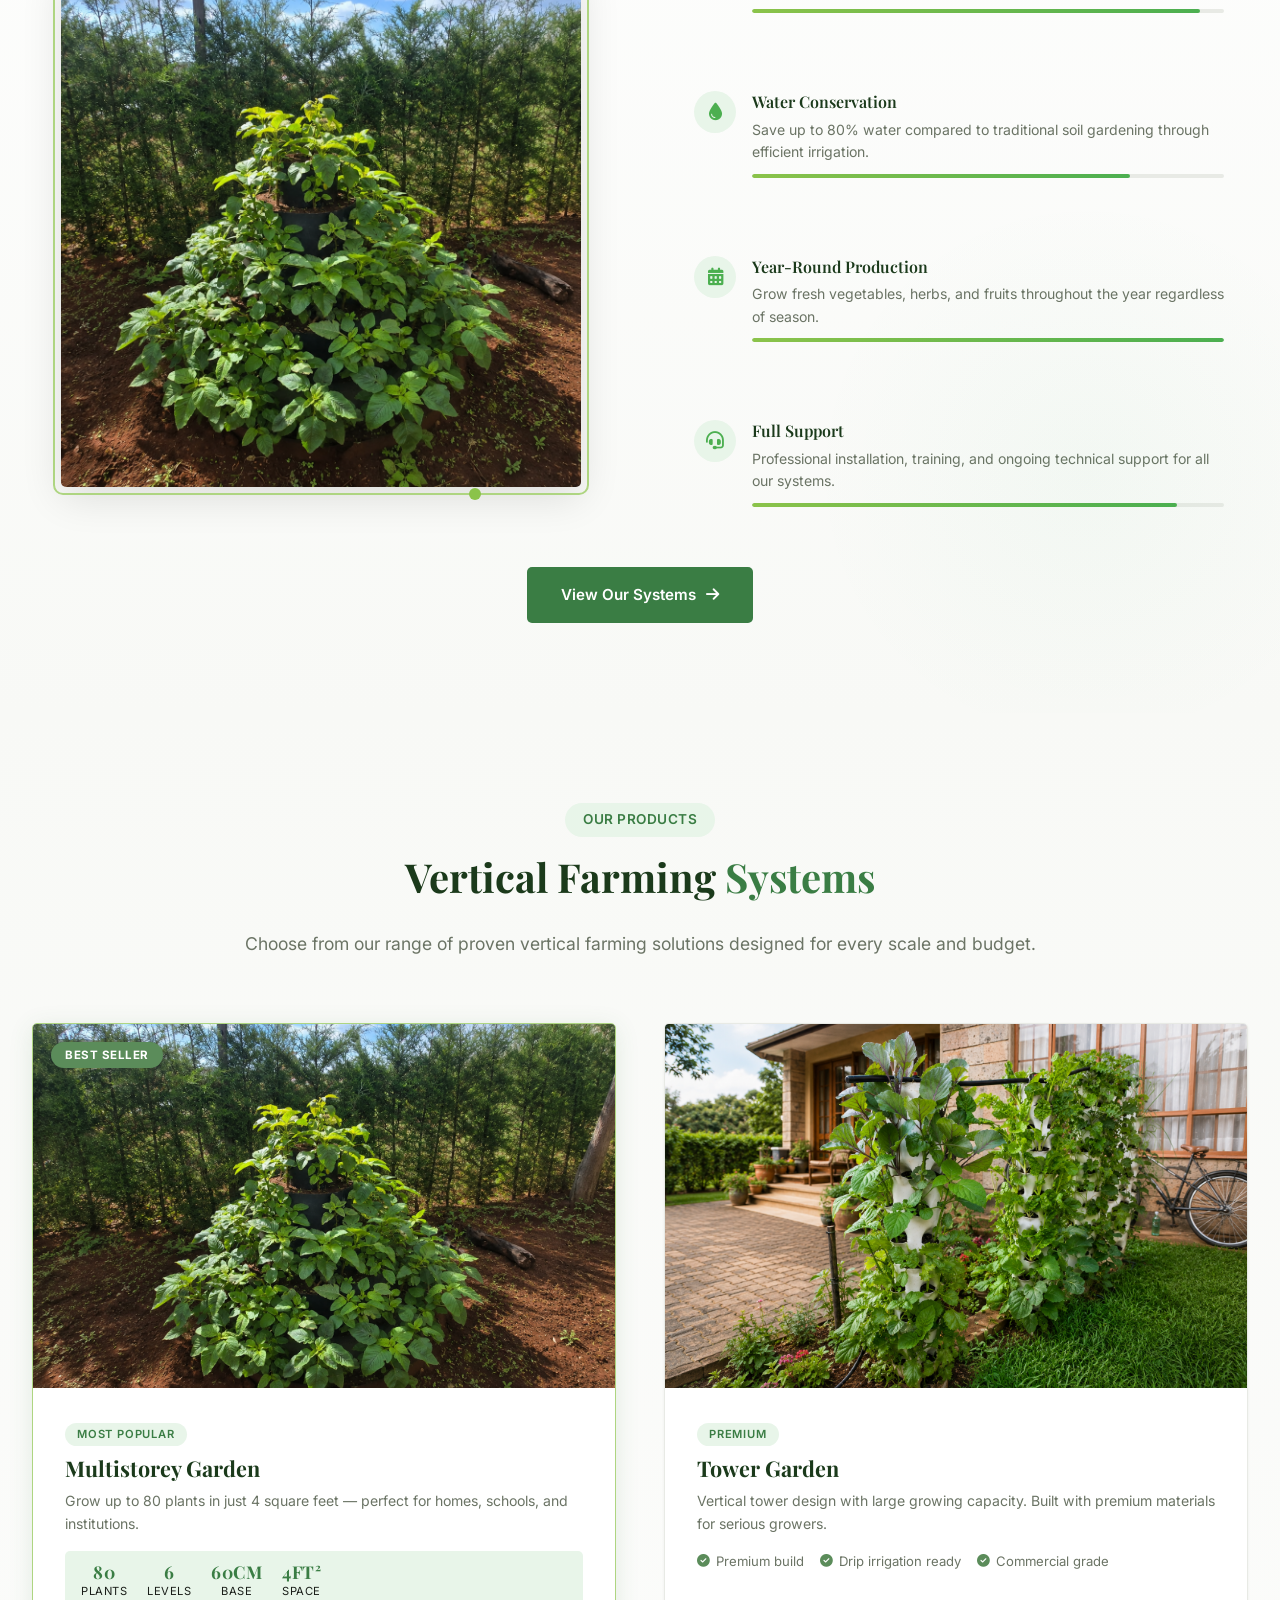
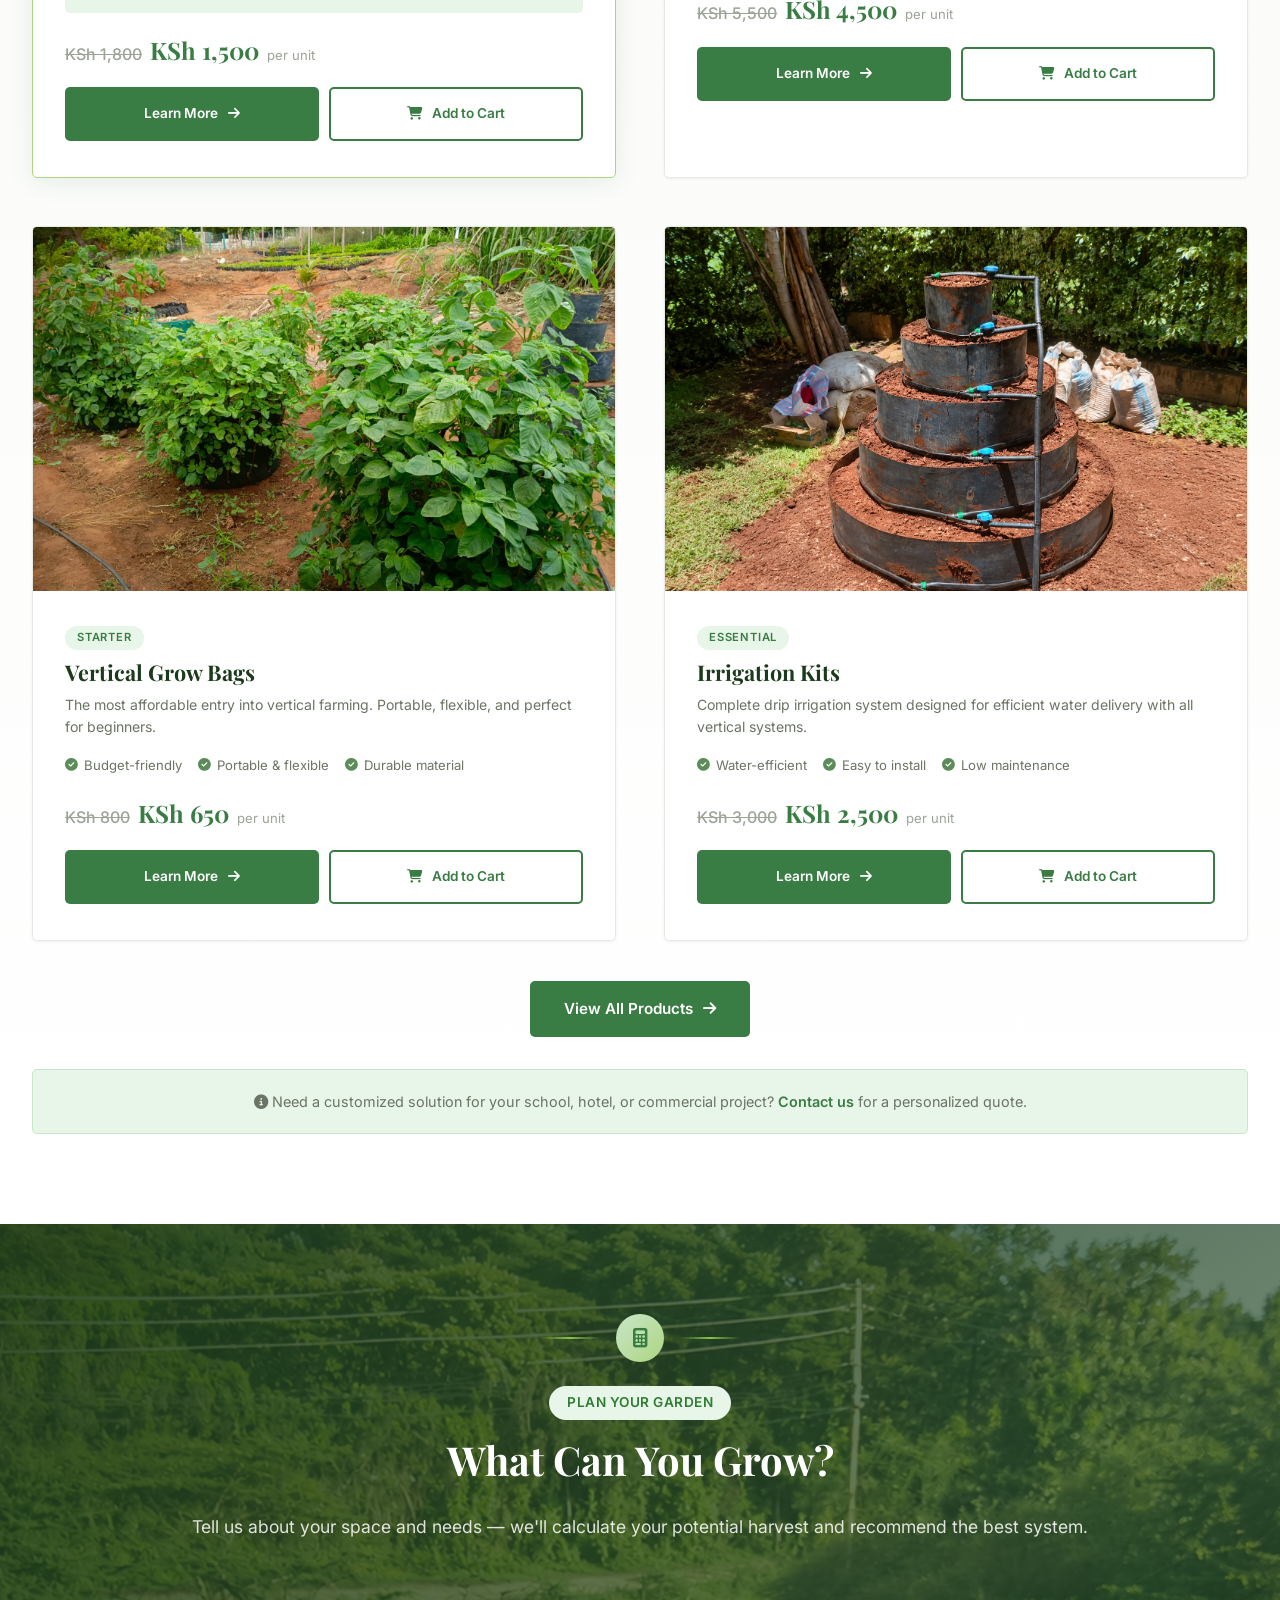
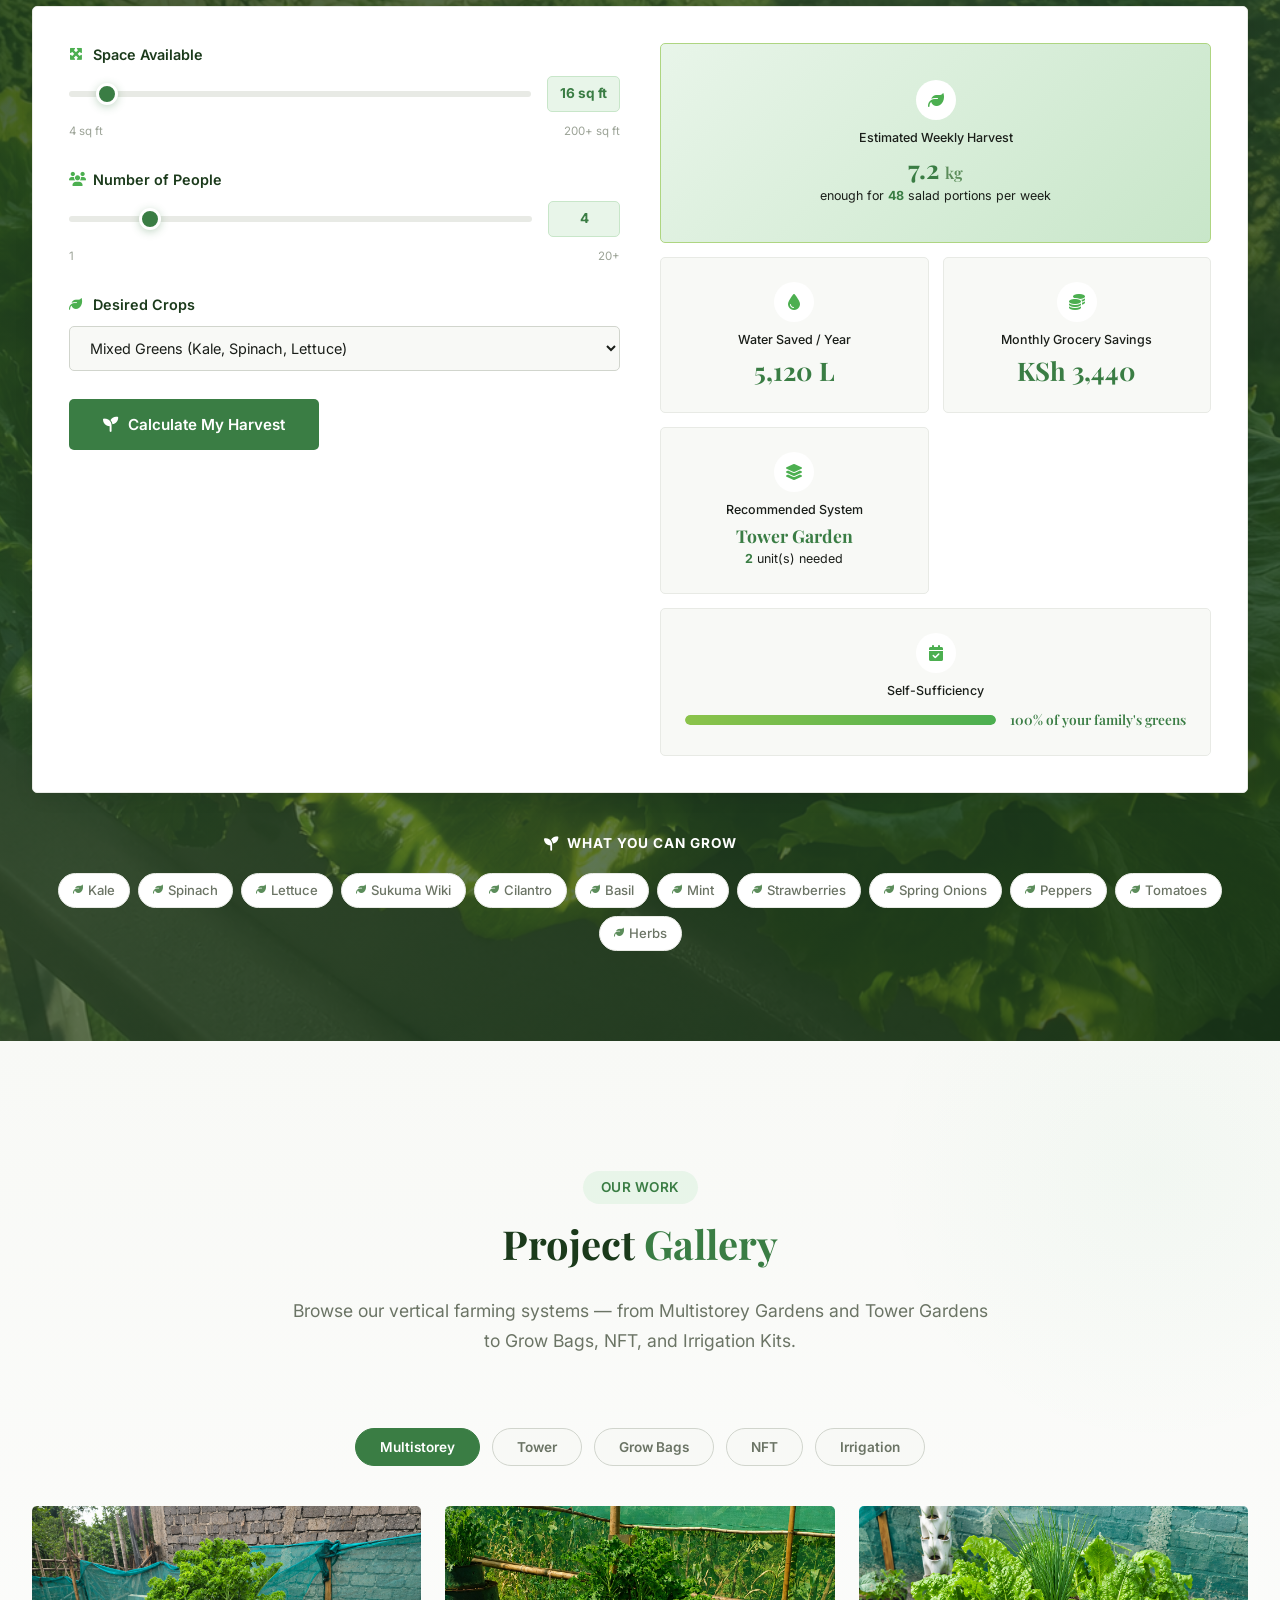
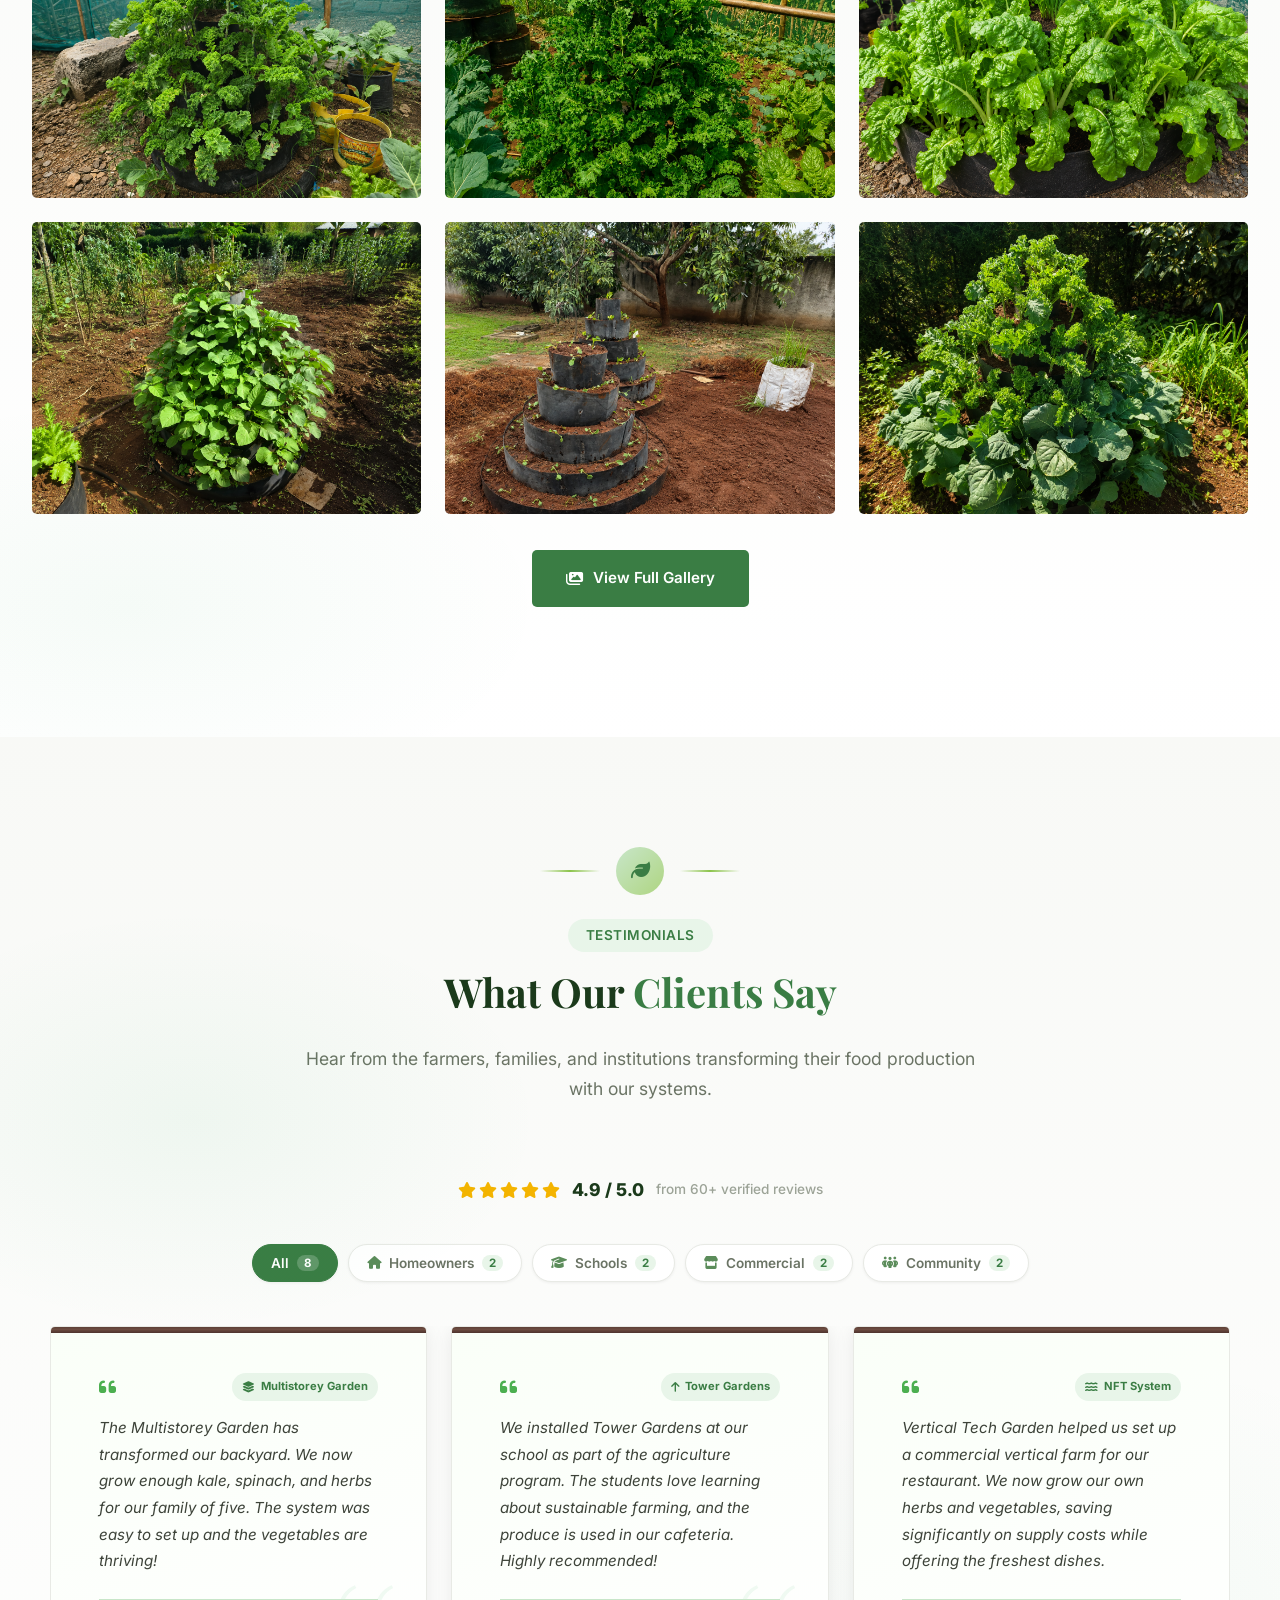
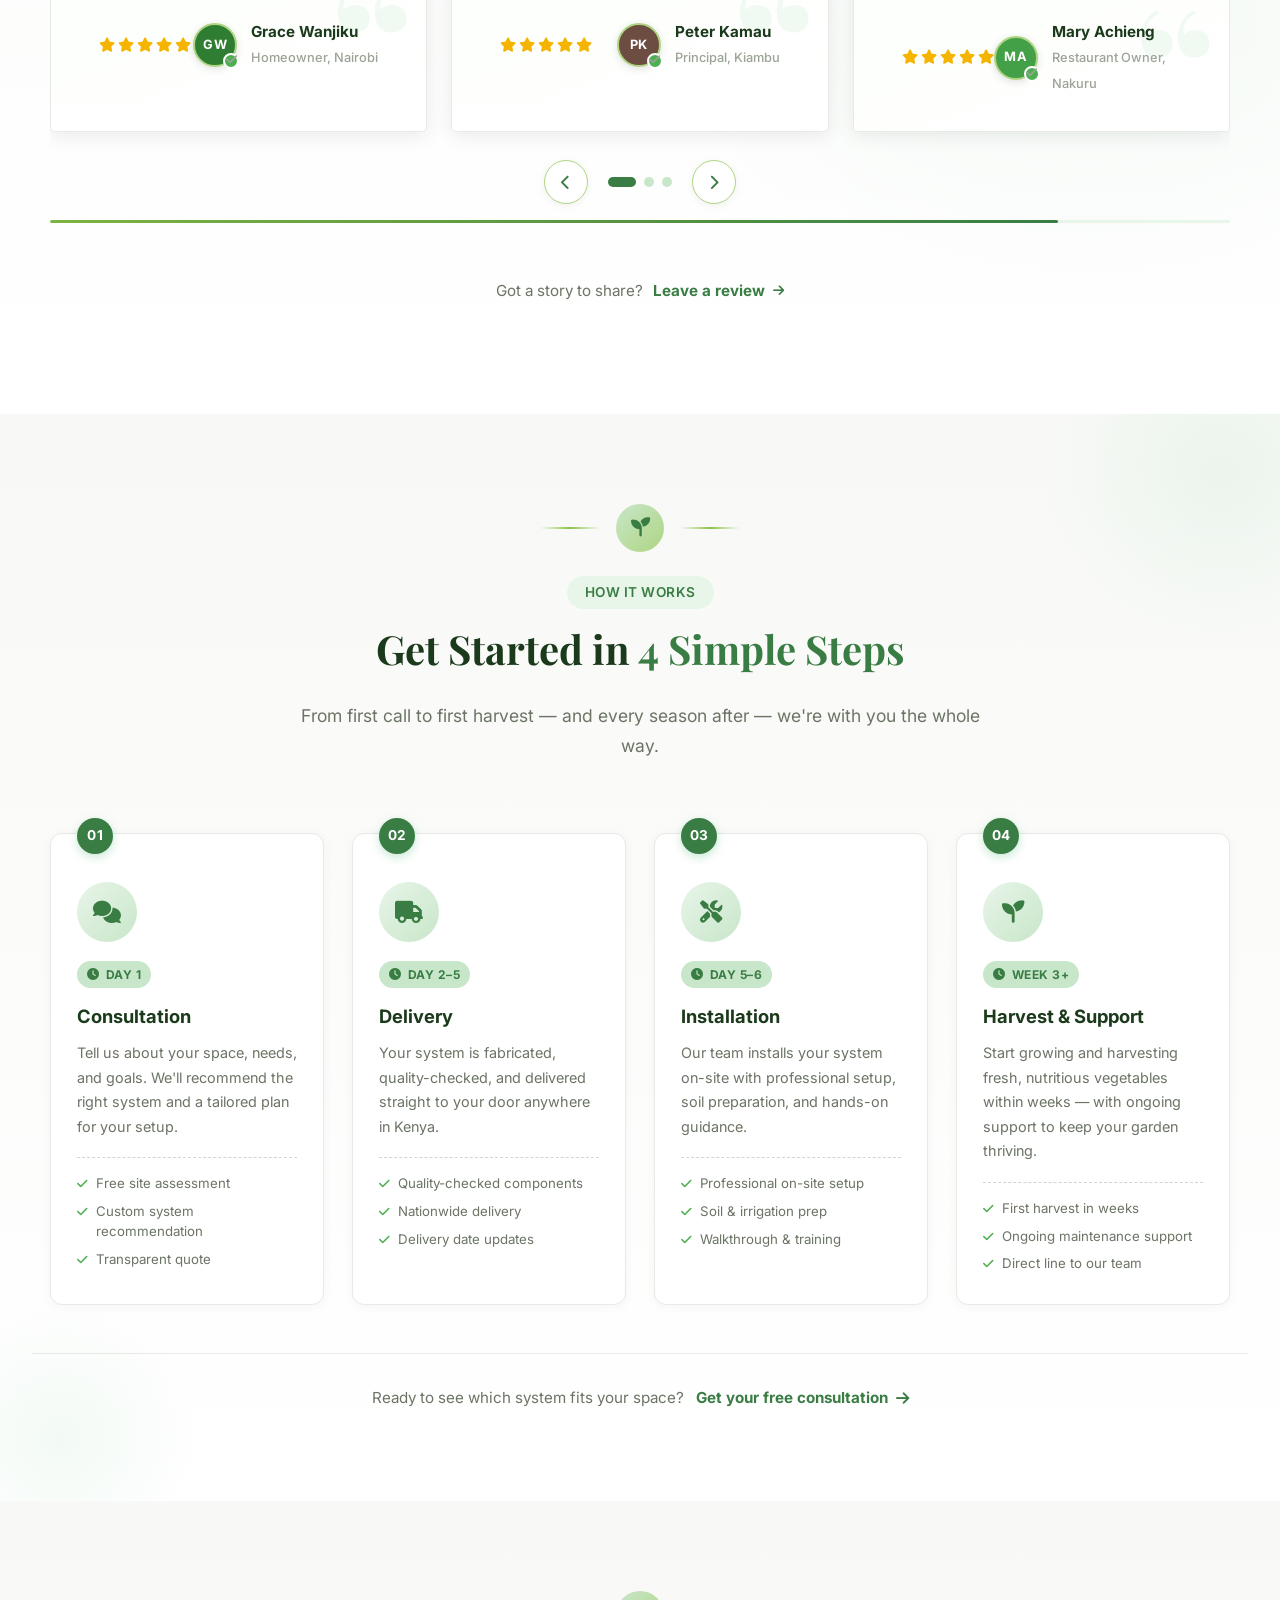
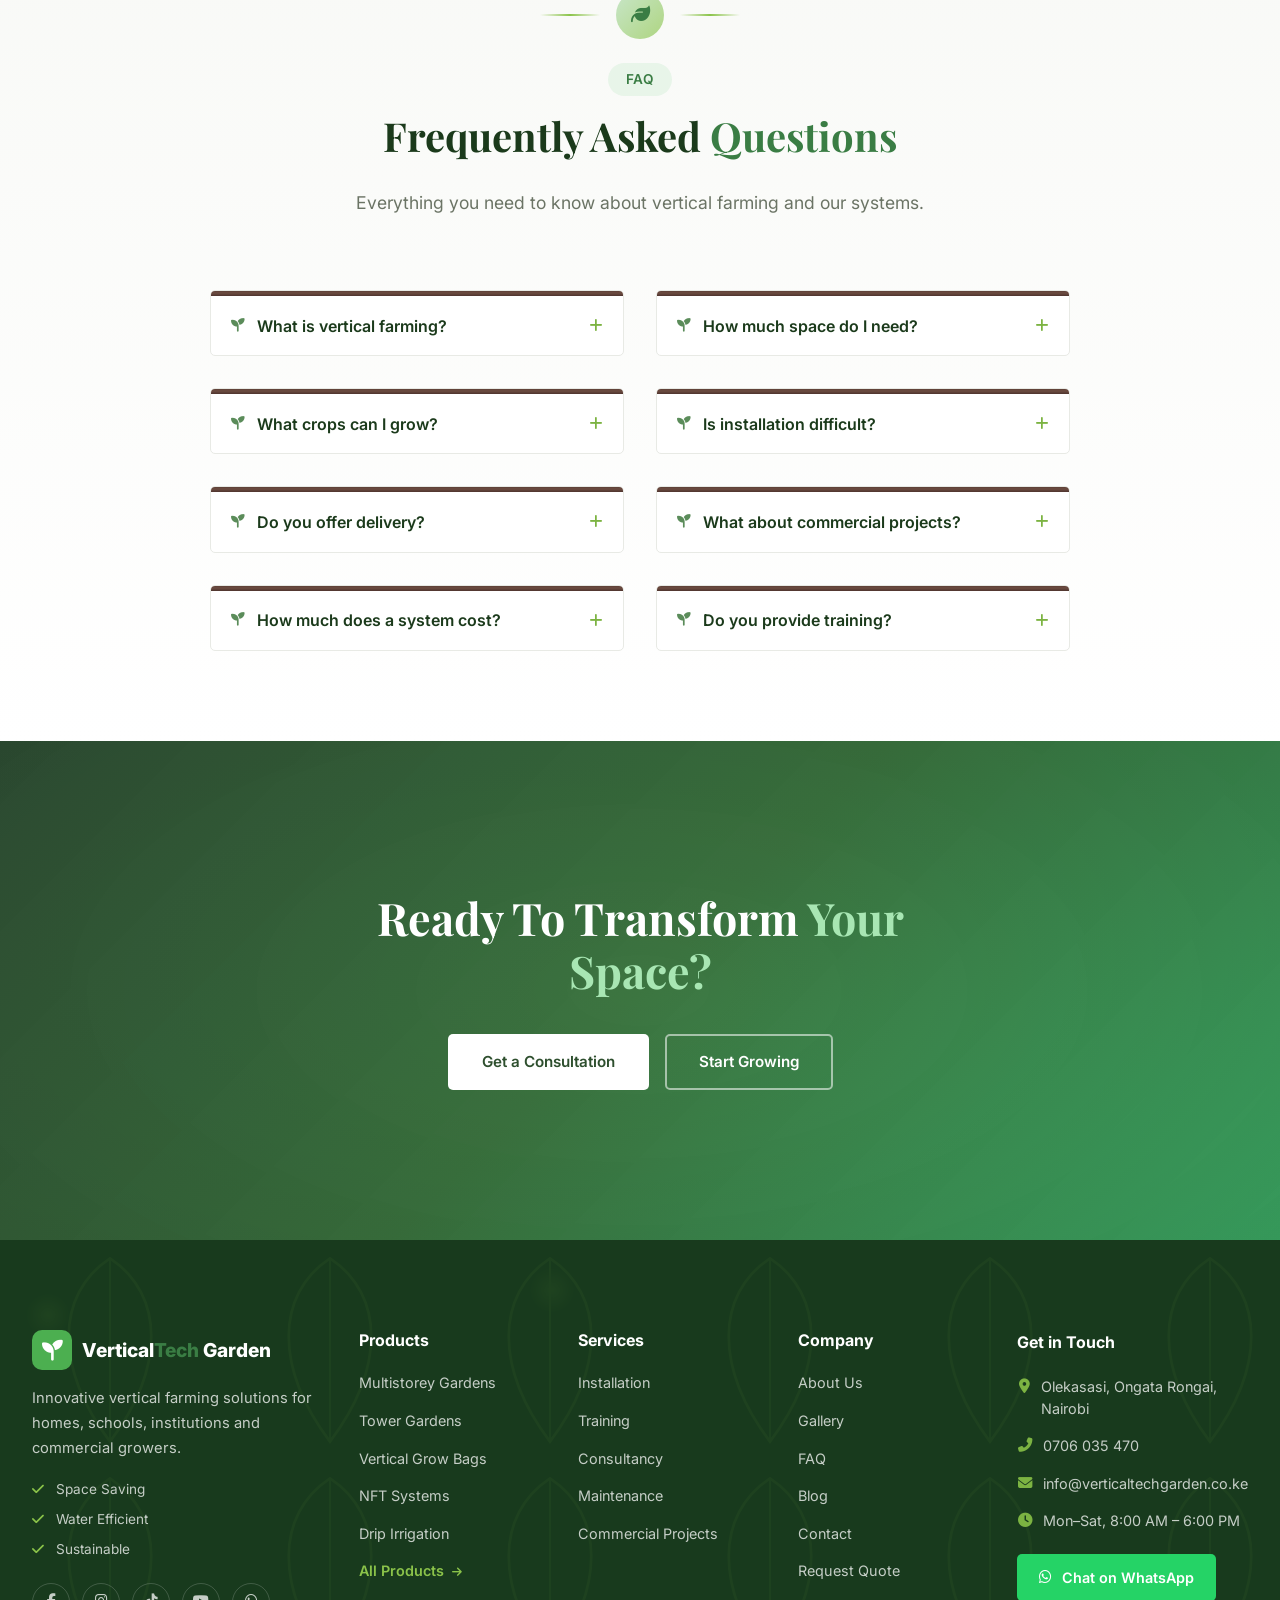
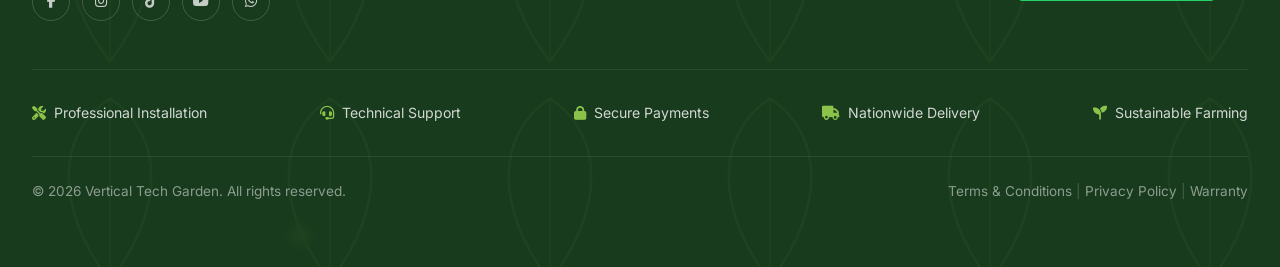
==== commit 0a9b6761: "Remove duplicate main.js script tag (include.js loads it already); fix Terms page paths" ====
--- a/index.html
+++ b/index.html
@@ -1187,6 +1187,5 @@
     <div id="footer"></div>
 
     <script src="js/include.js"></script>
-    <script src="js/main.js"></script>
 </body>
 </html>
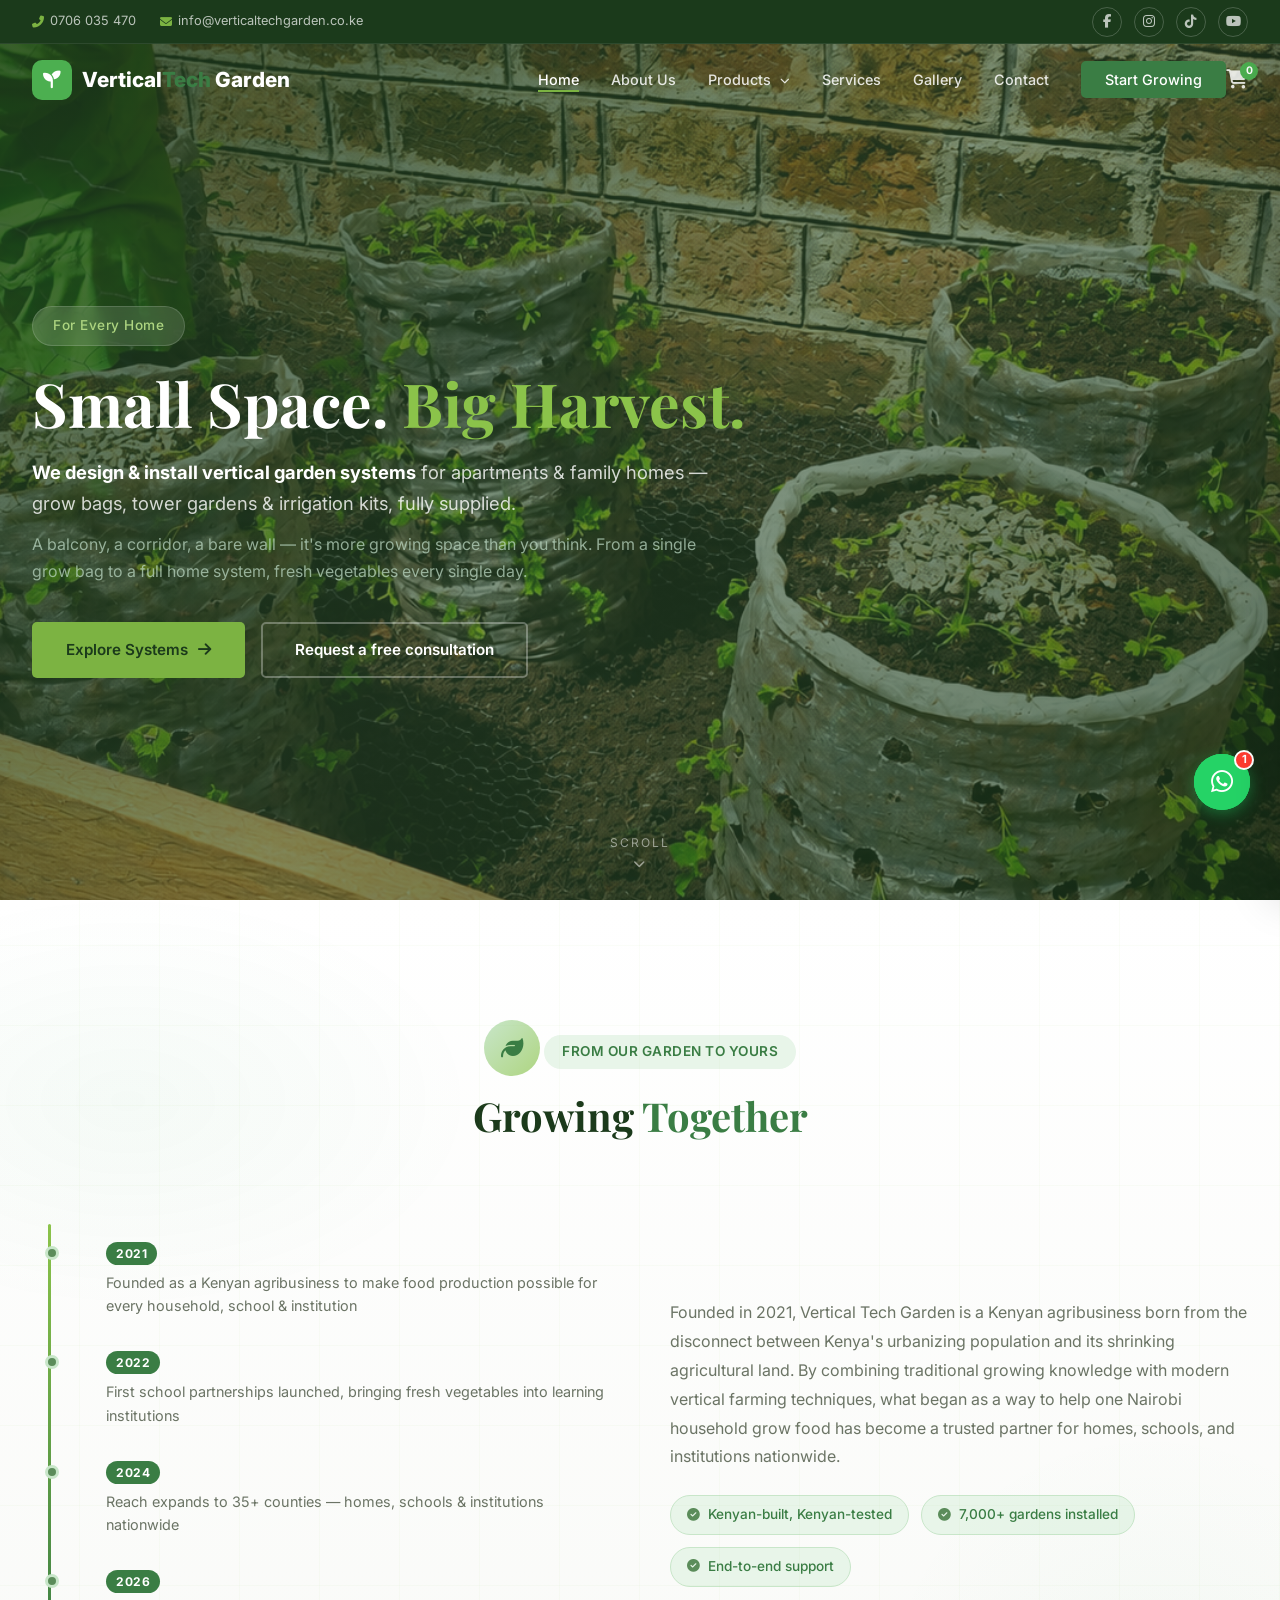
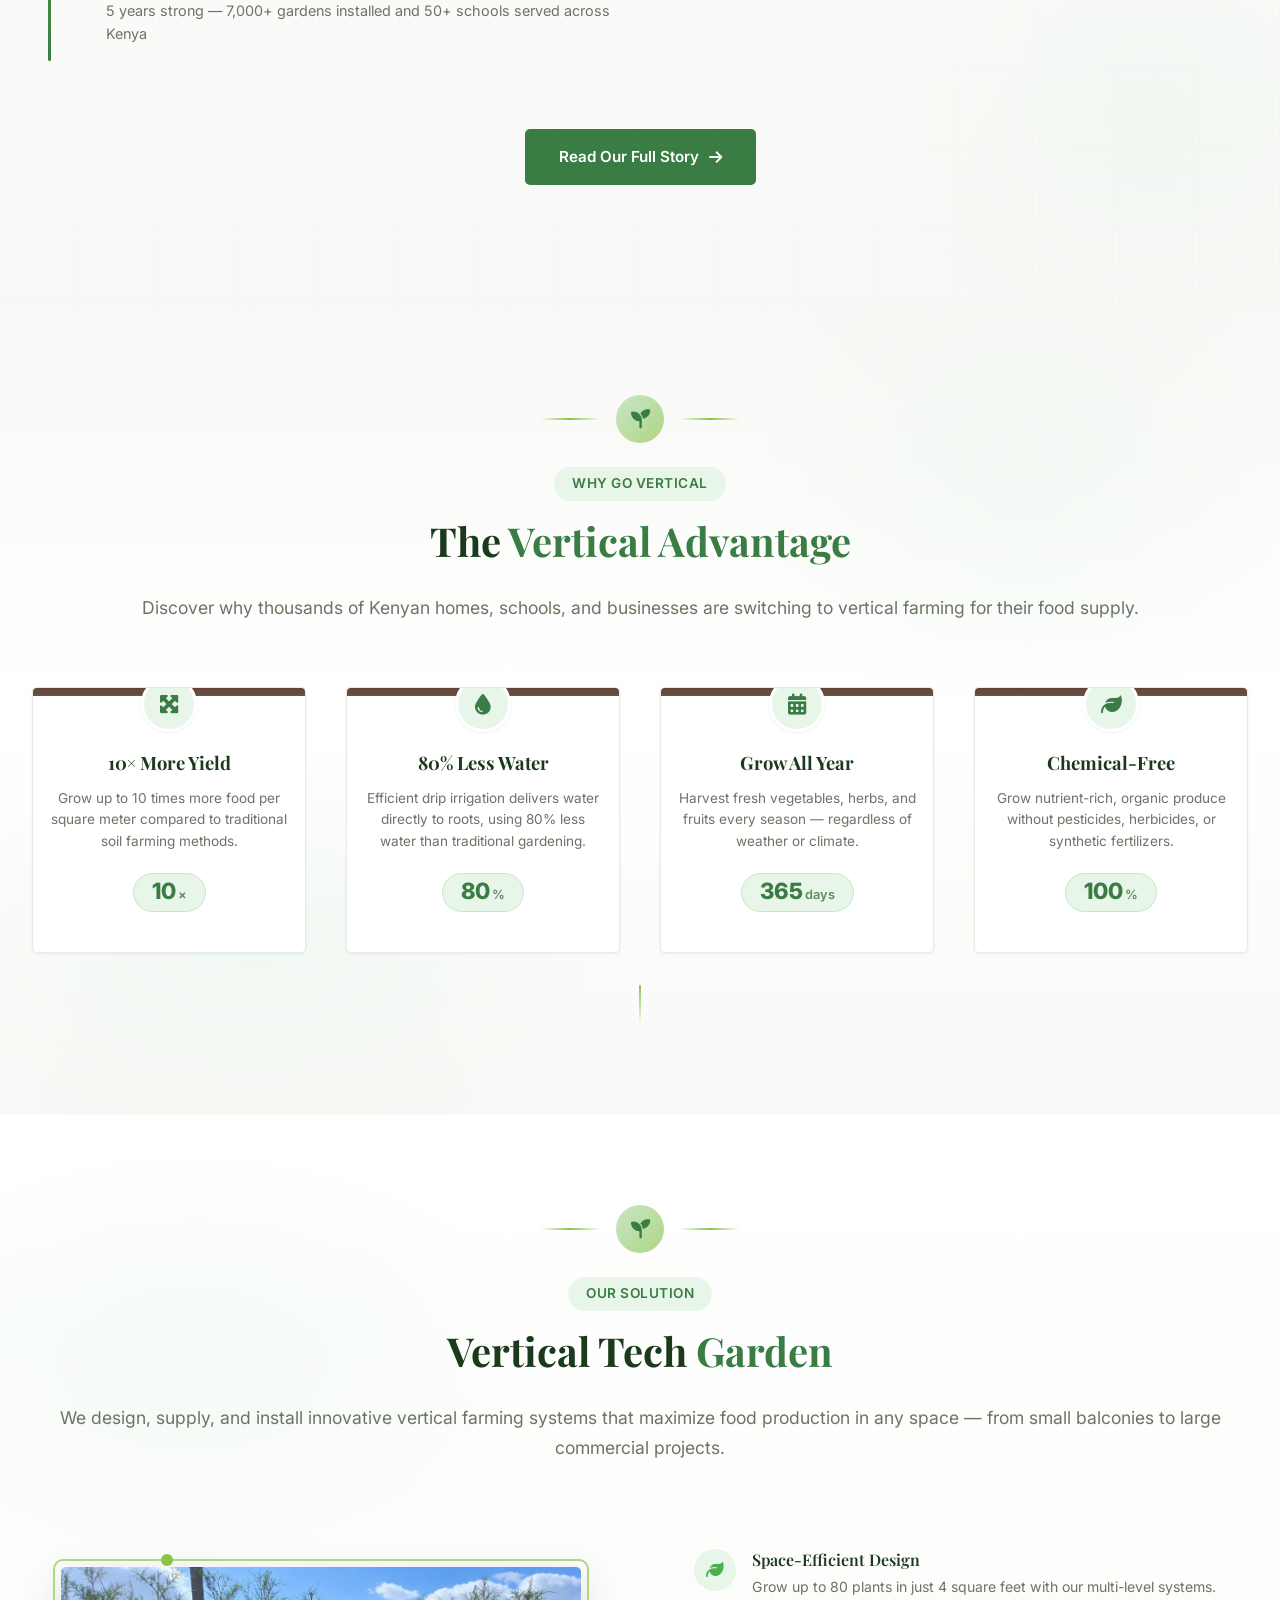
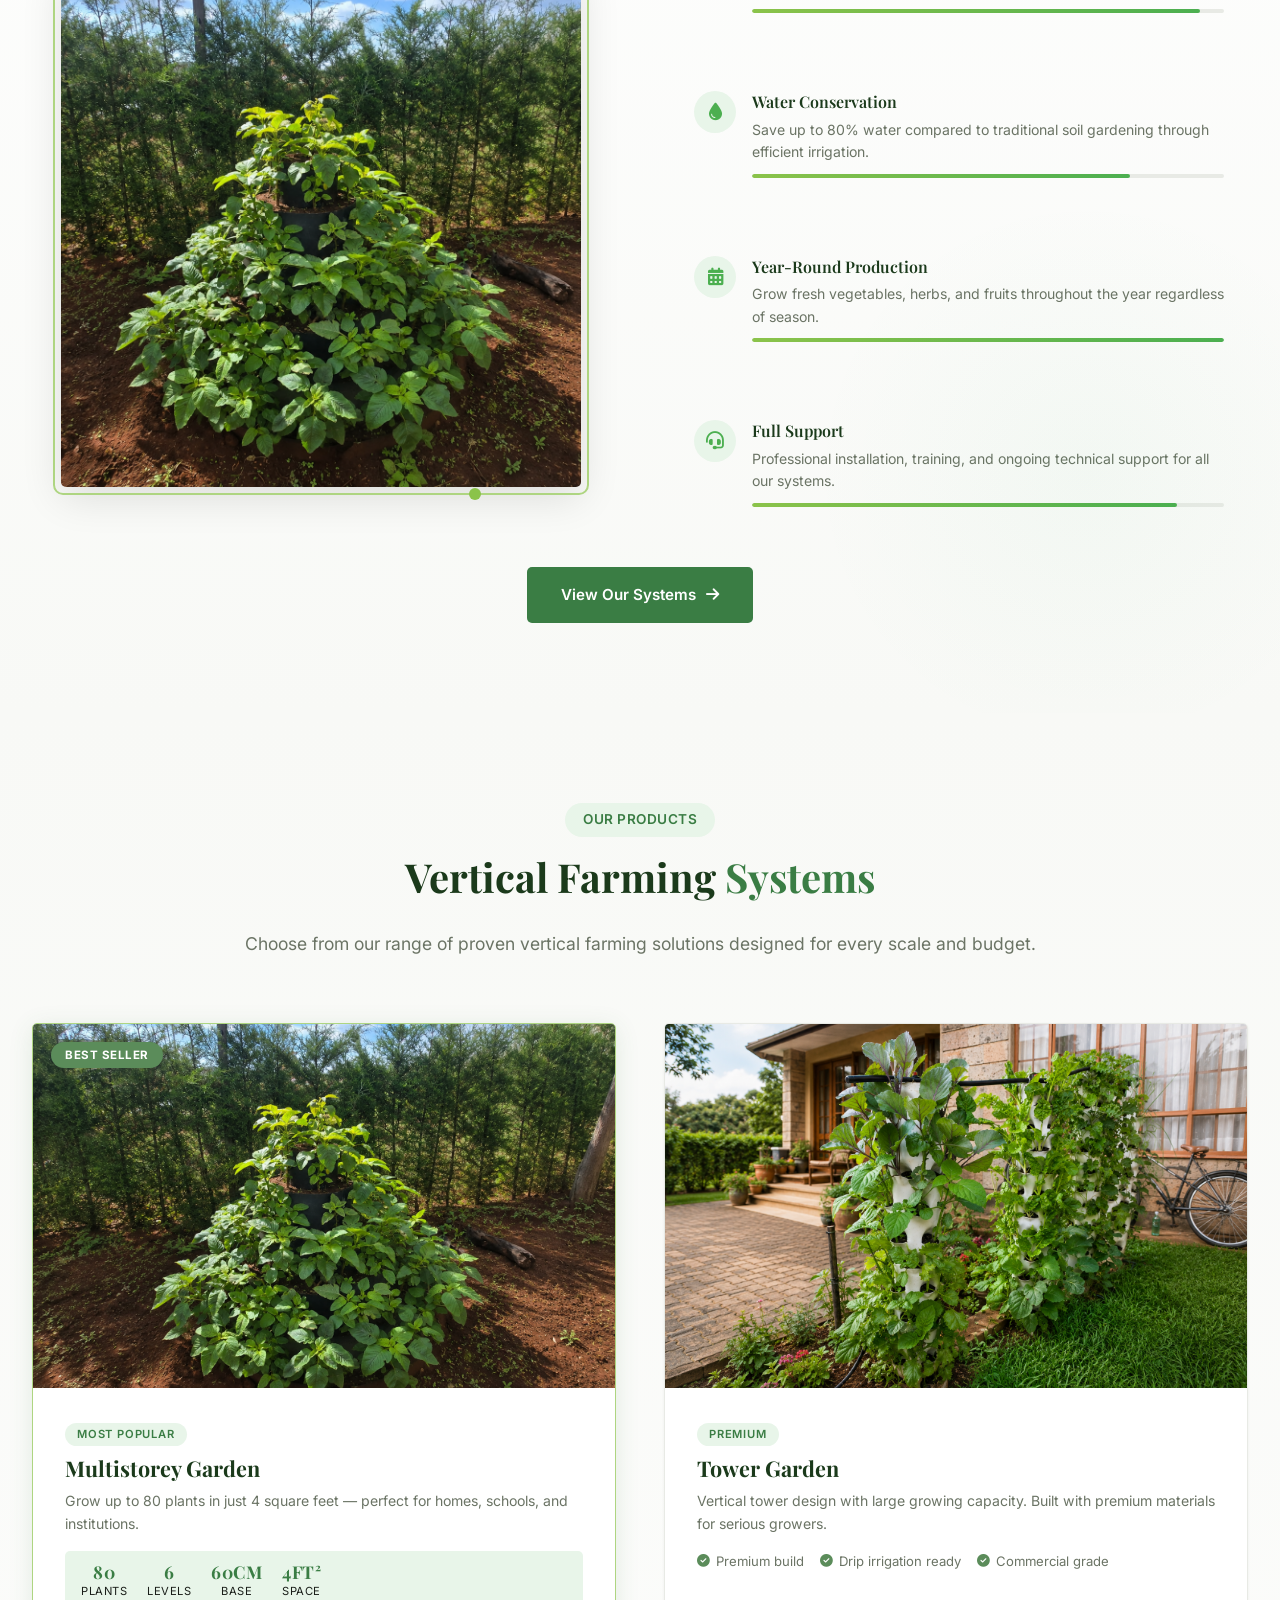
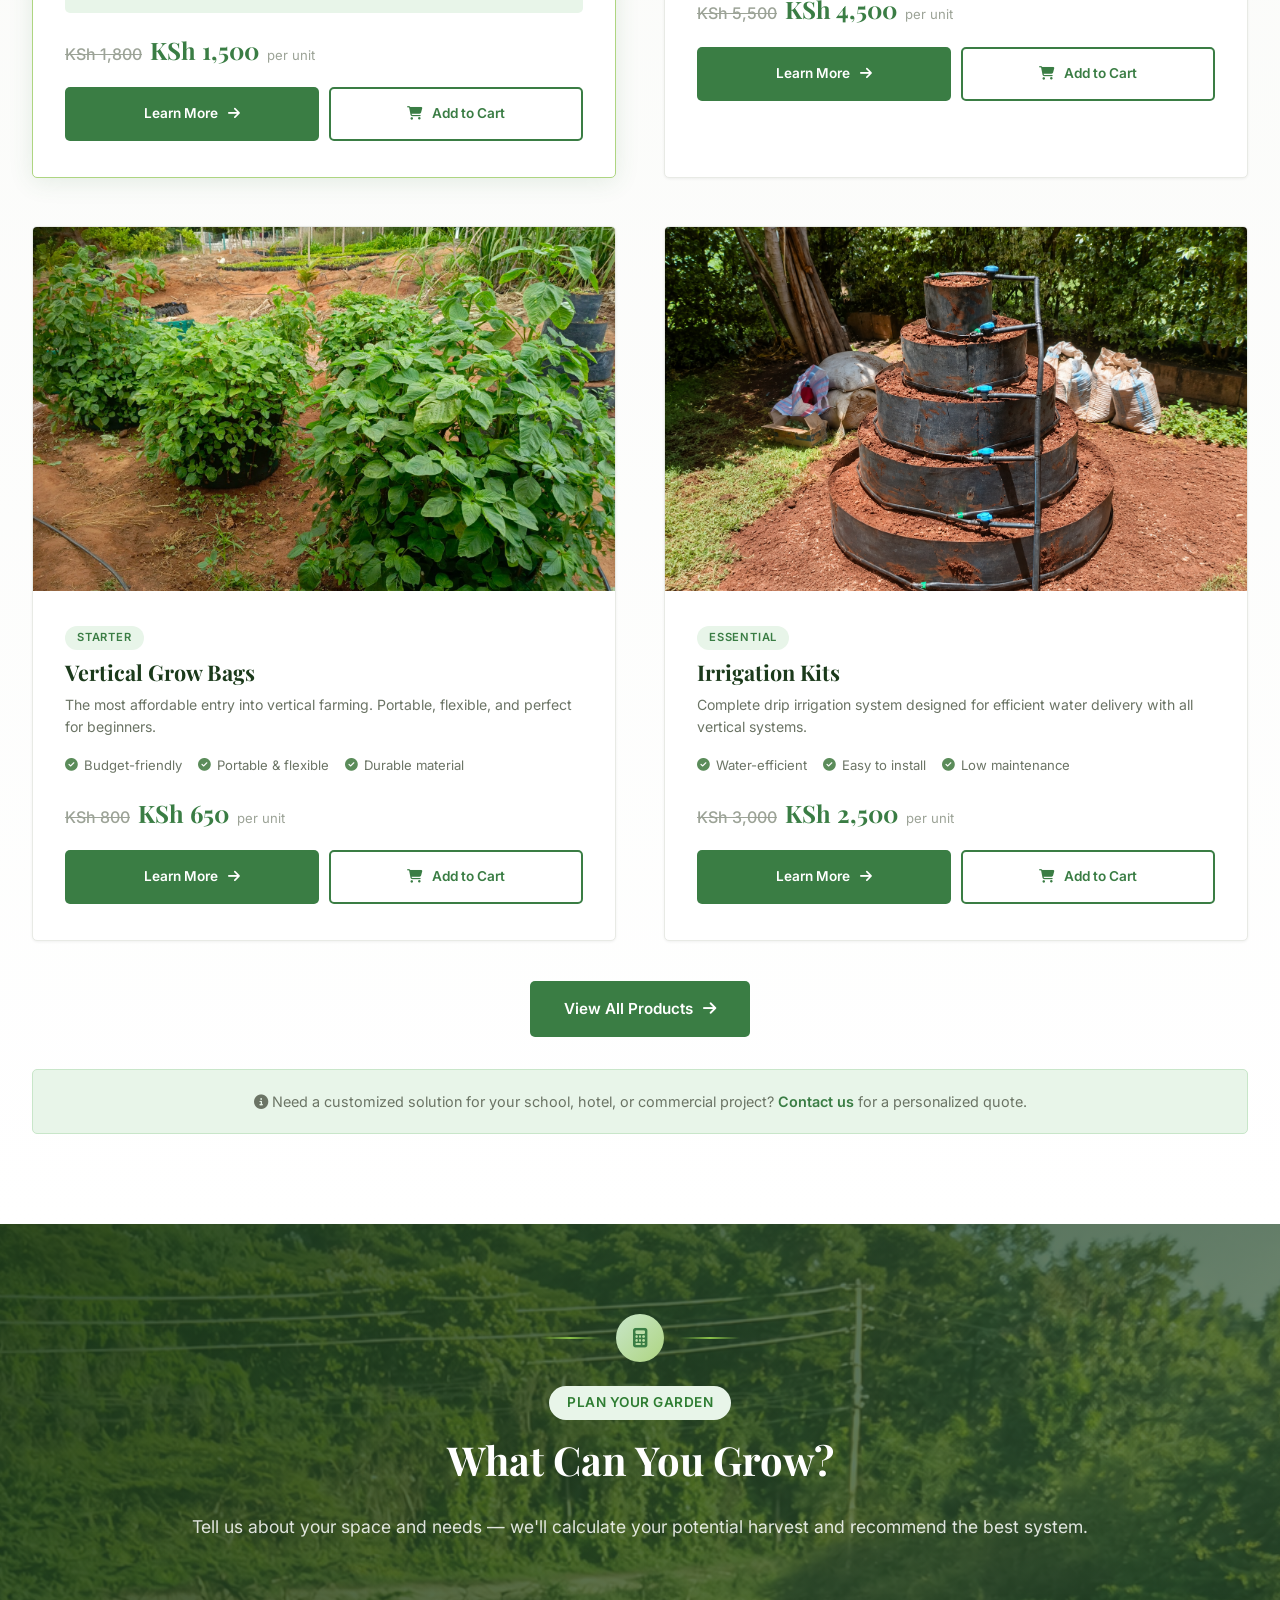
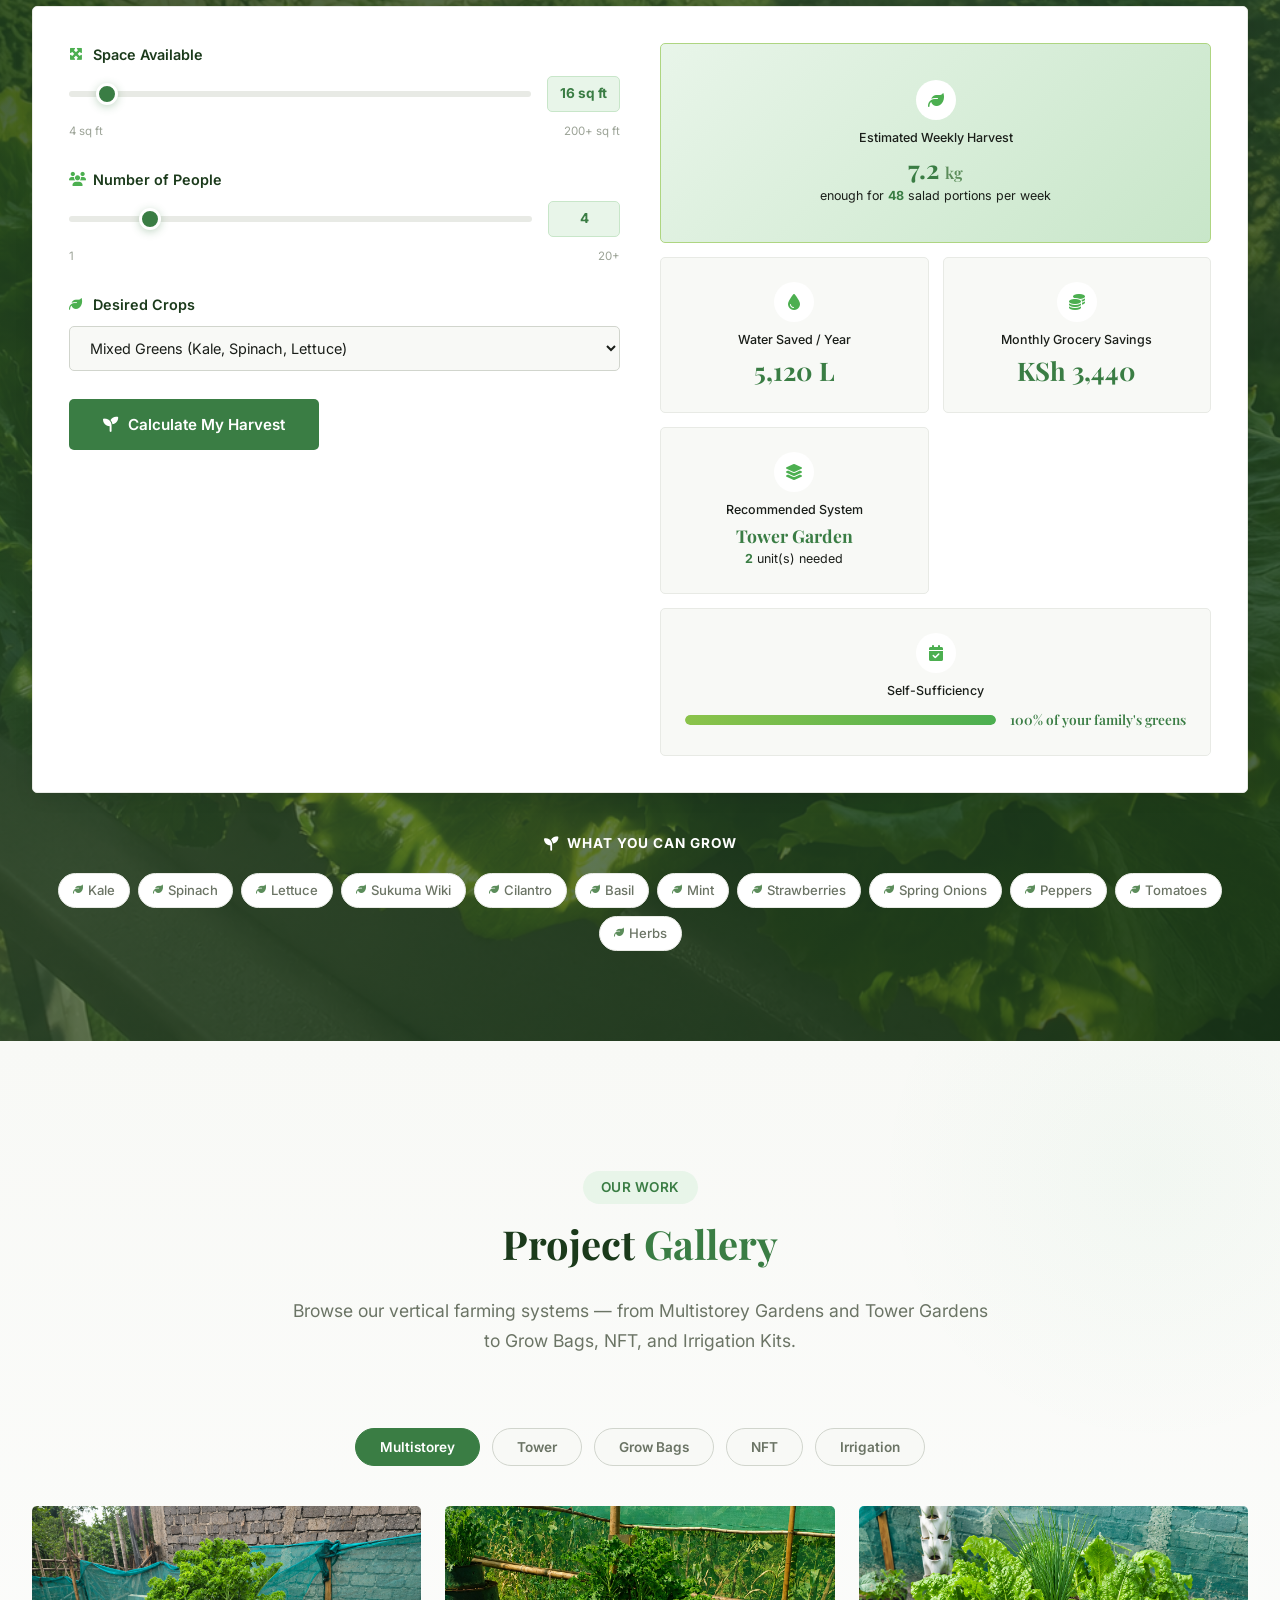
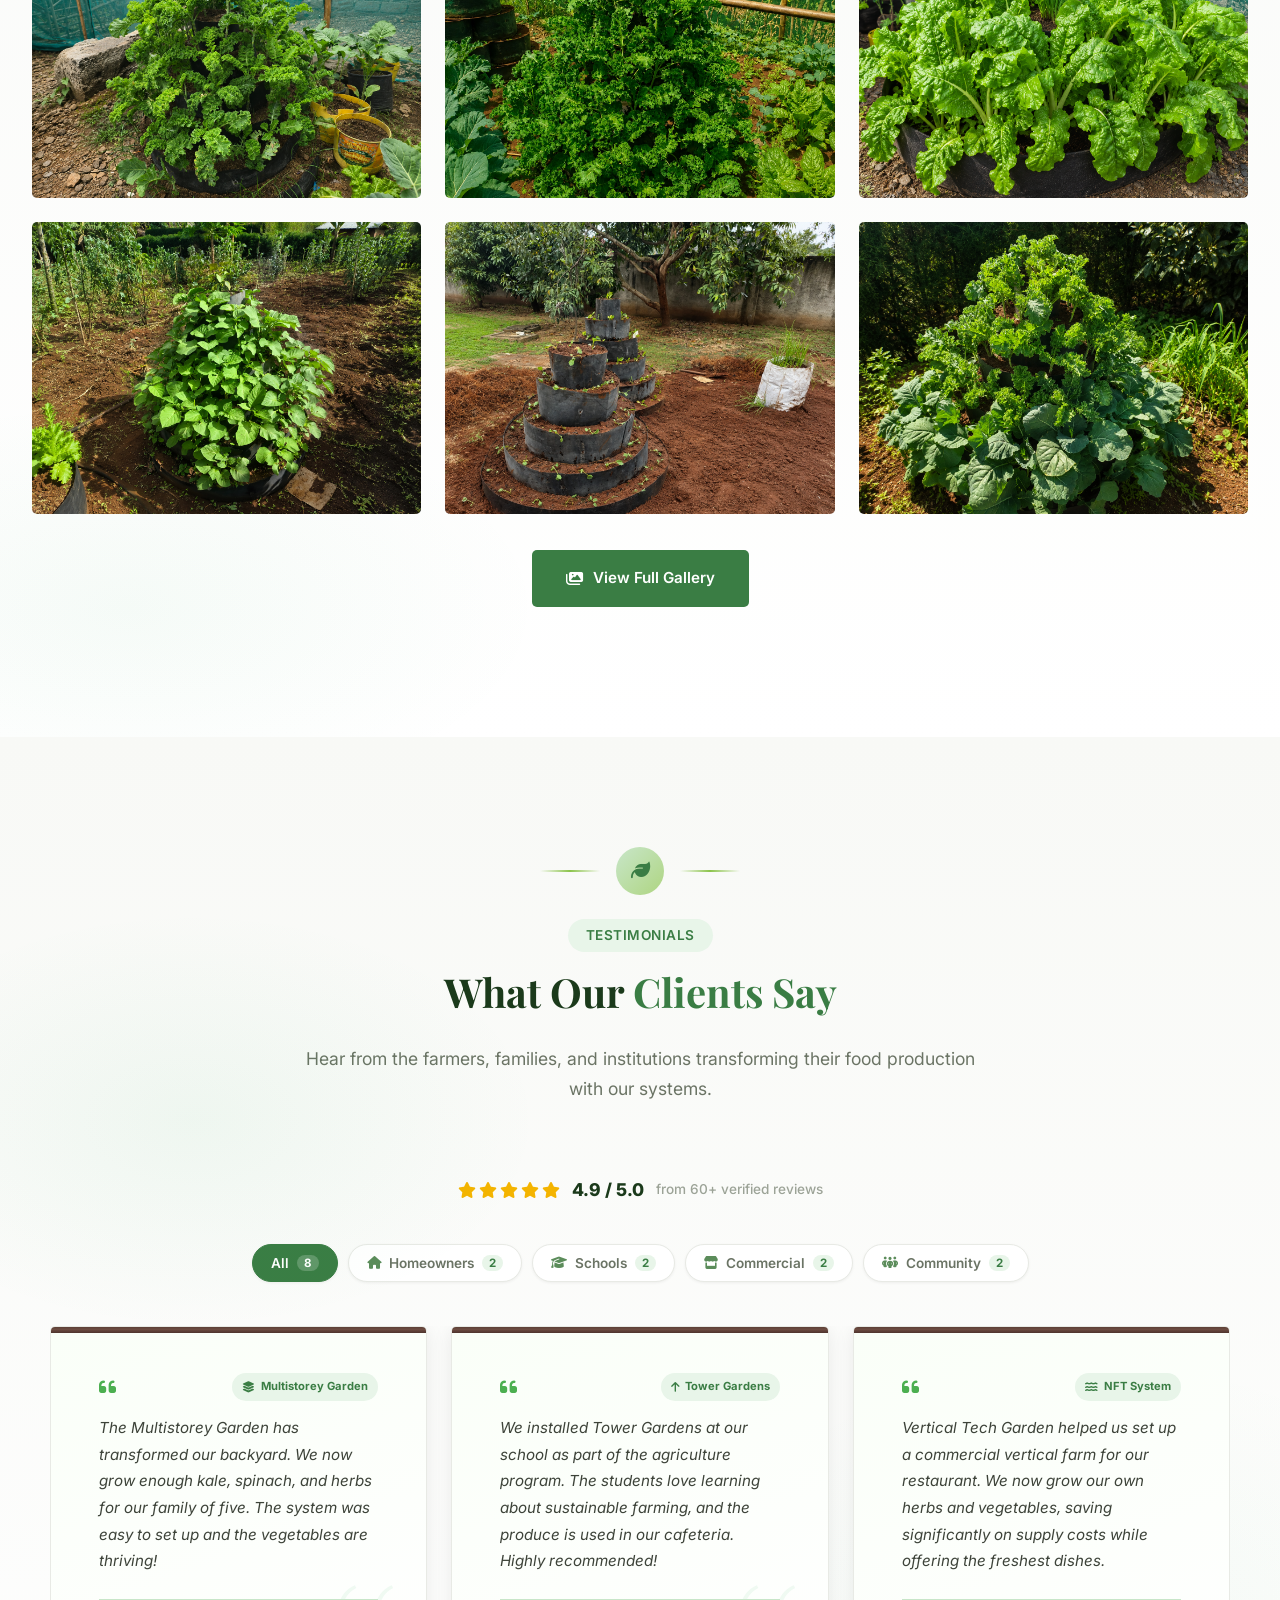
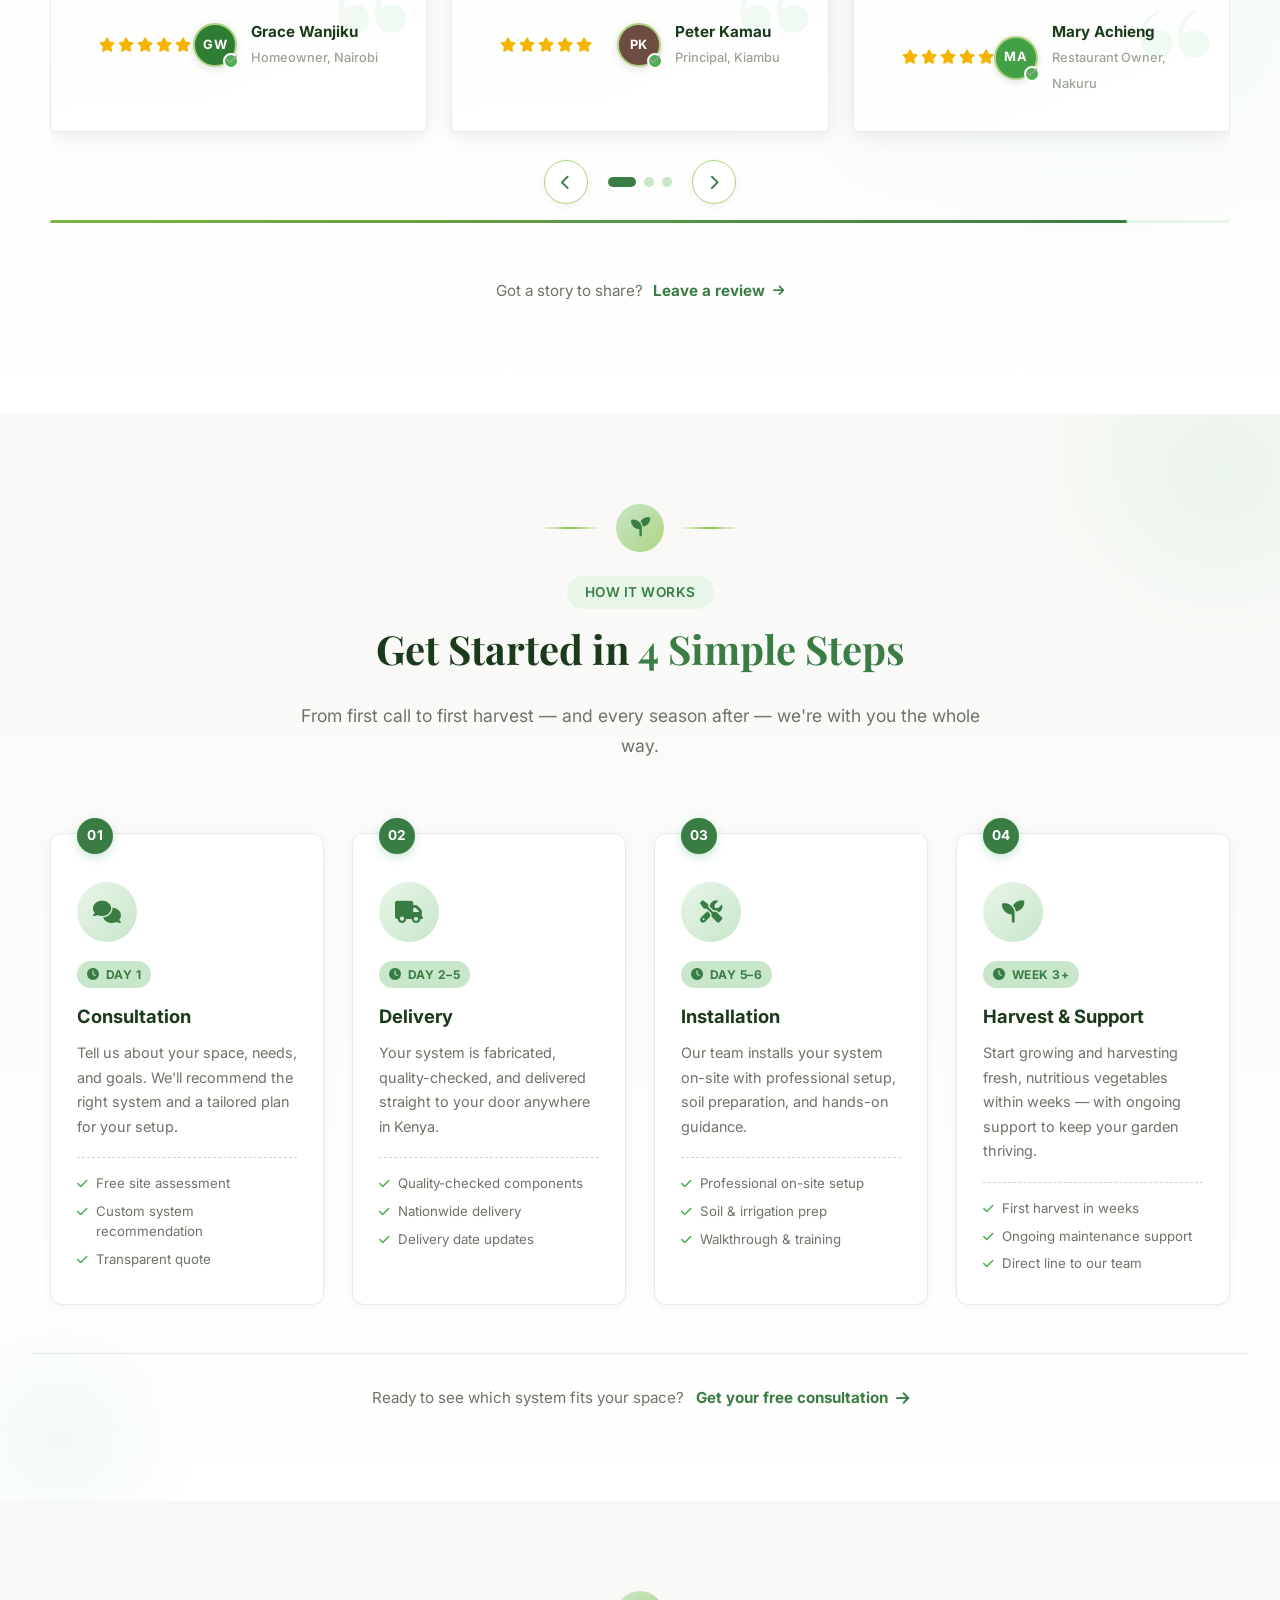
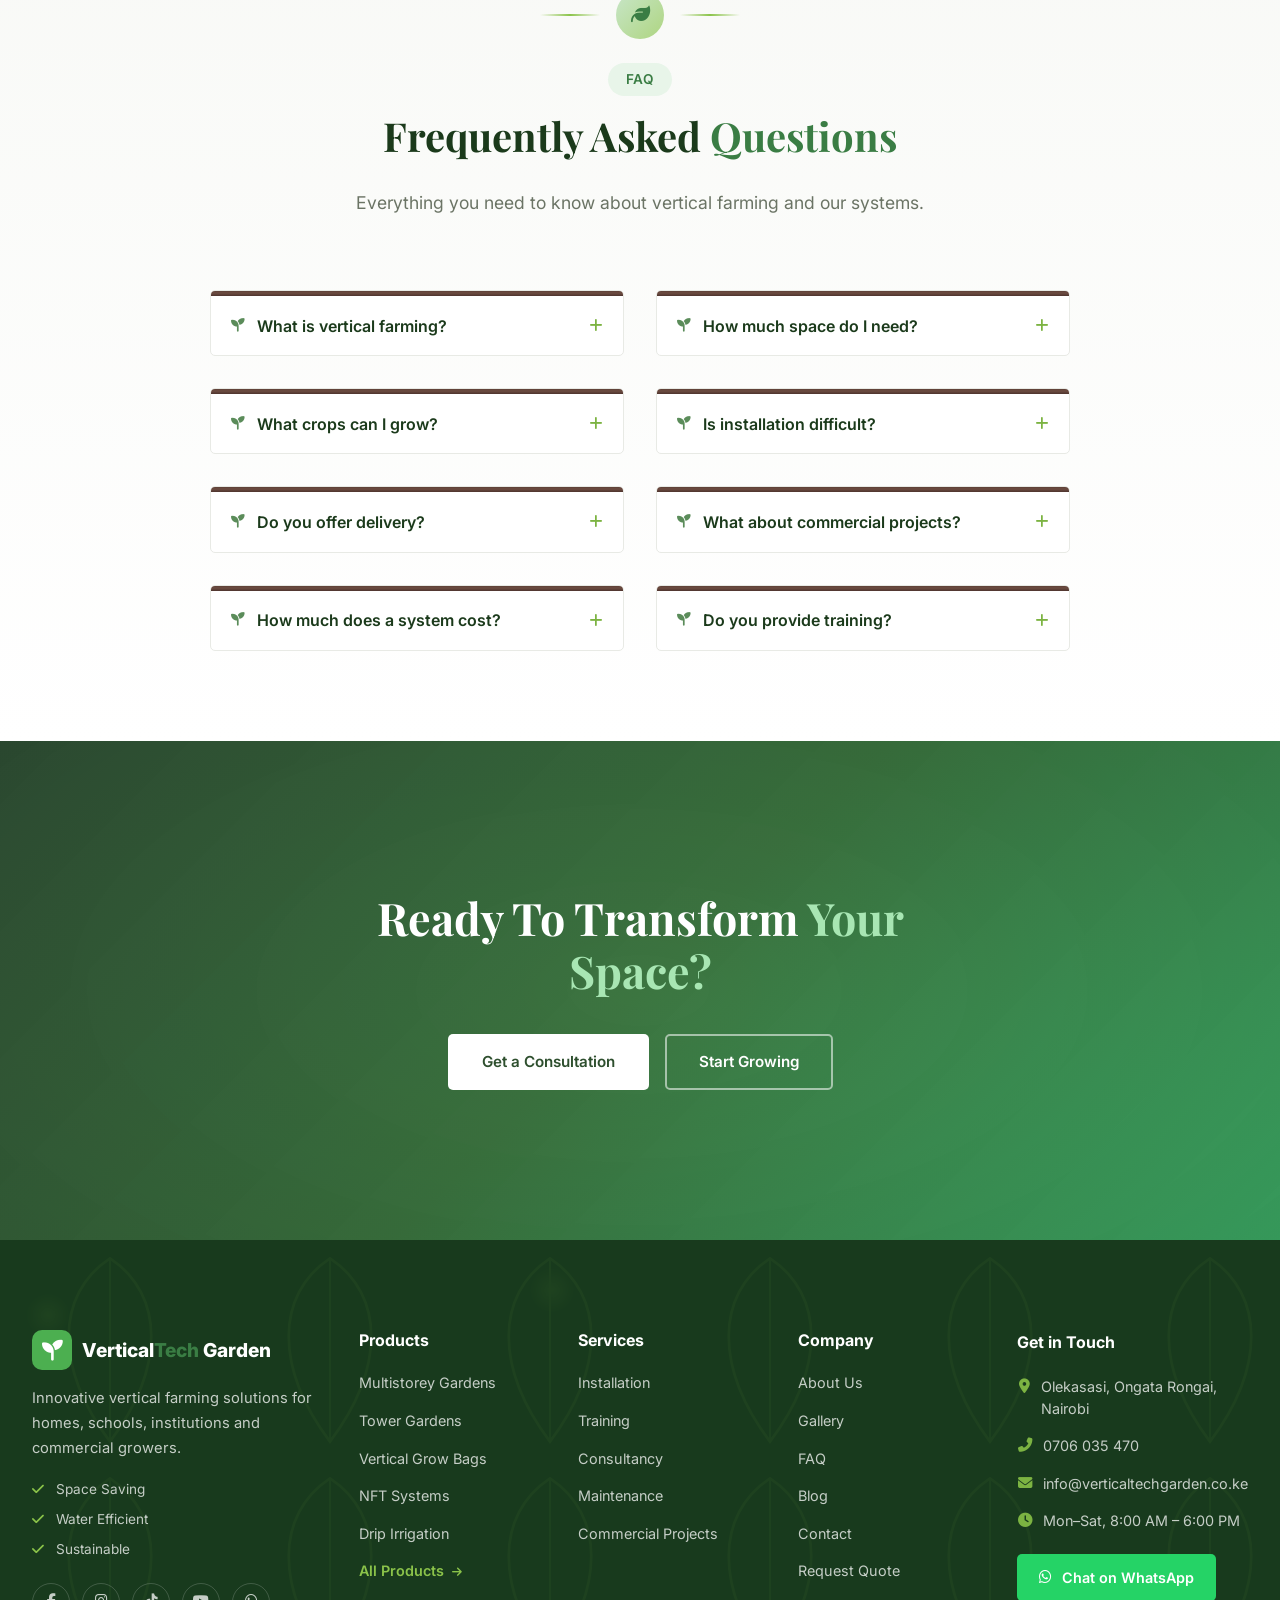
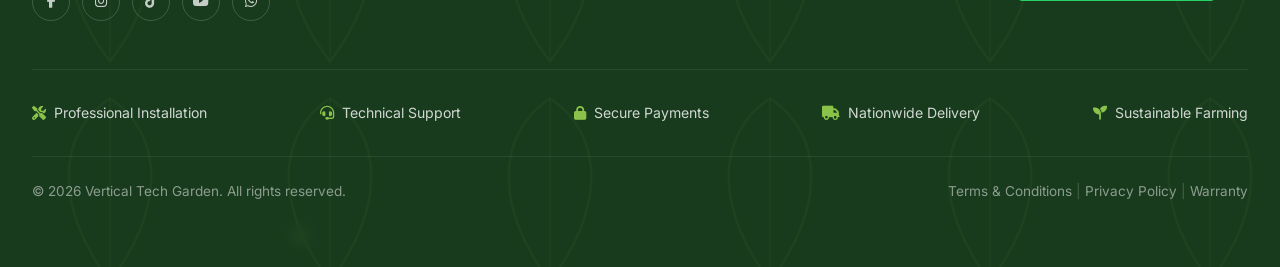
==== commit 9a406e9a: "Fix: main.js loads directly from HTML with cache-bust (v5), include.js calls initApp when header/foo" ====
--- a/index.html
+++ b/index.html
@@ -1187,5 +1187,6 @@
     <div id="footer"></div>
 
     <script src="js/include.js"></script>
+    <script src="js/main.js?v=5"></script>
 </body>
 </html>
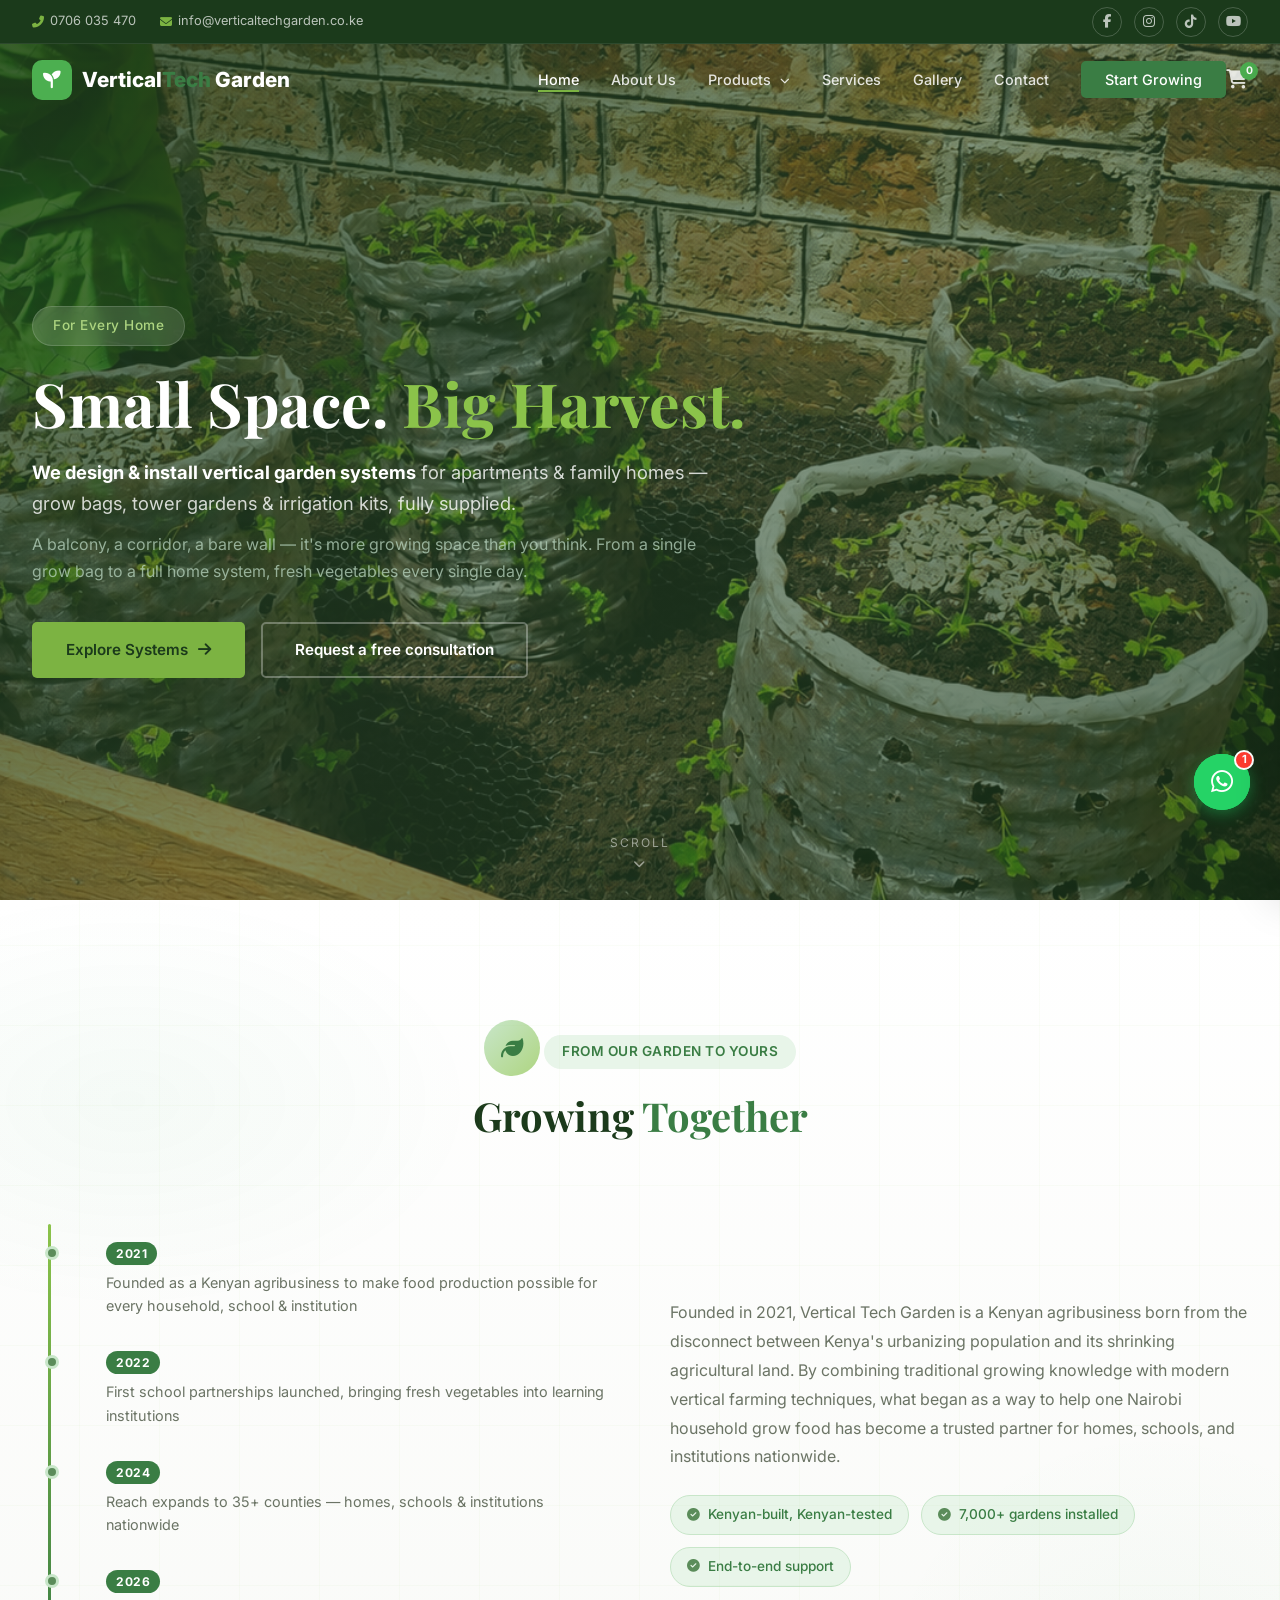
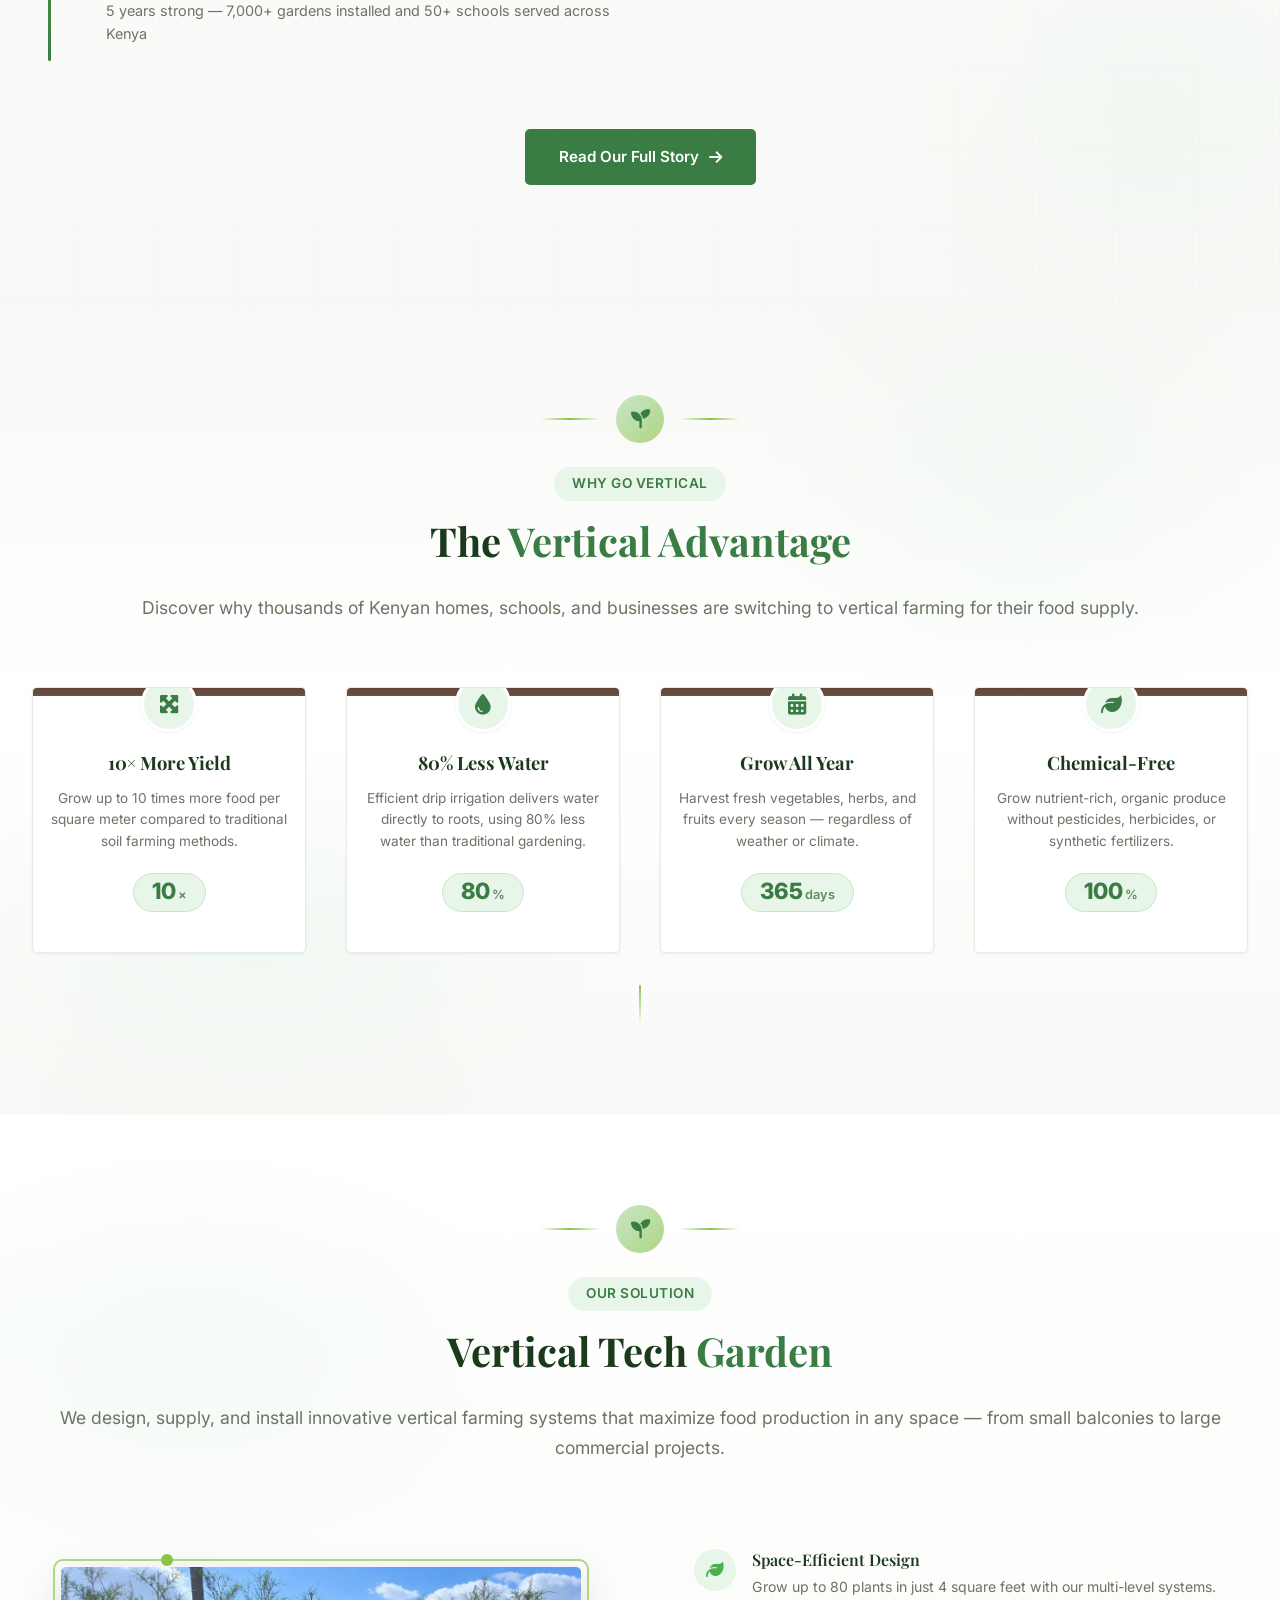
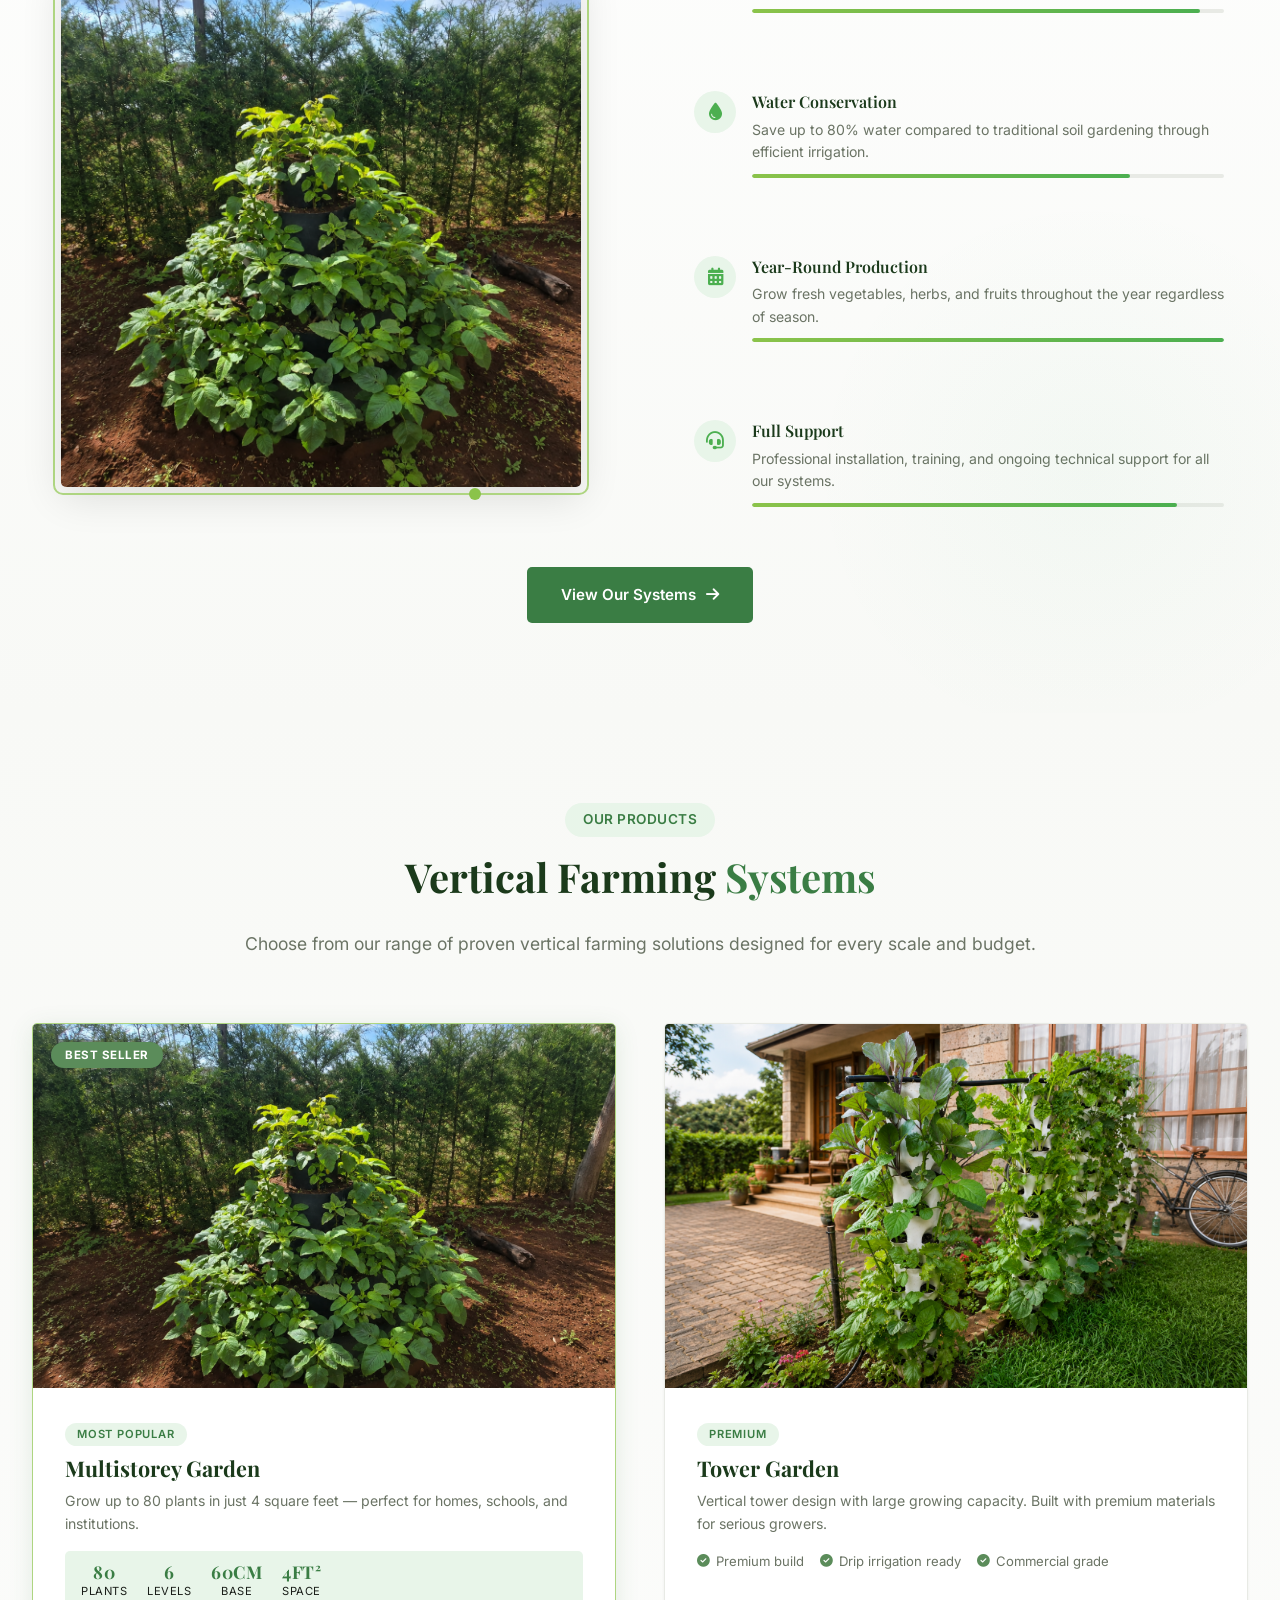
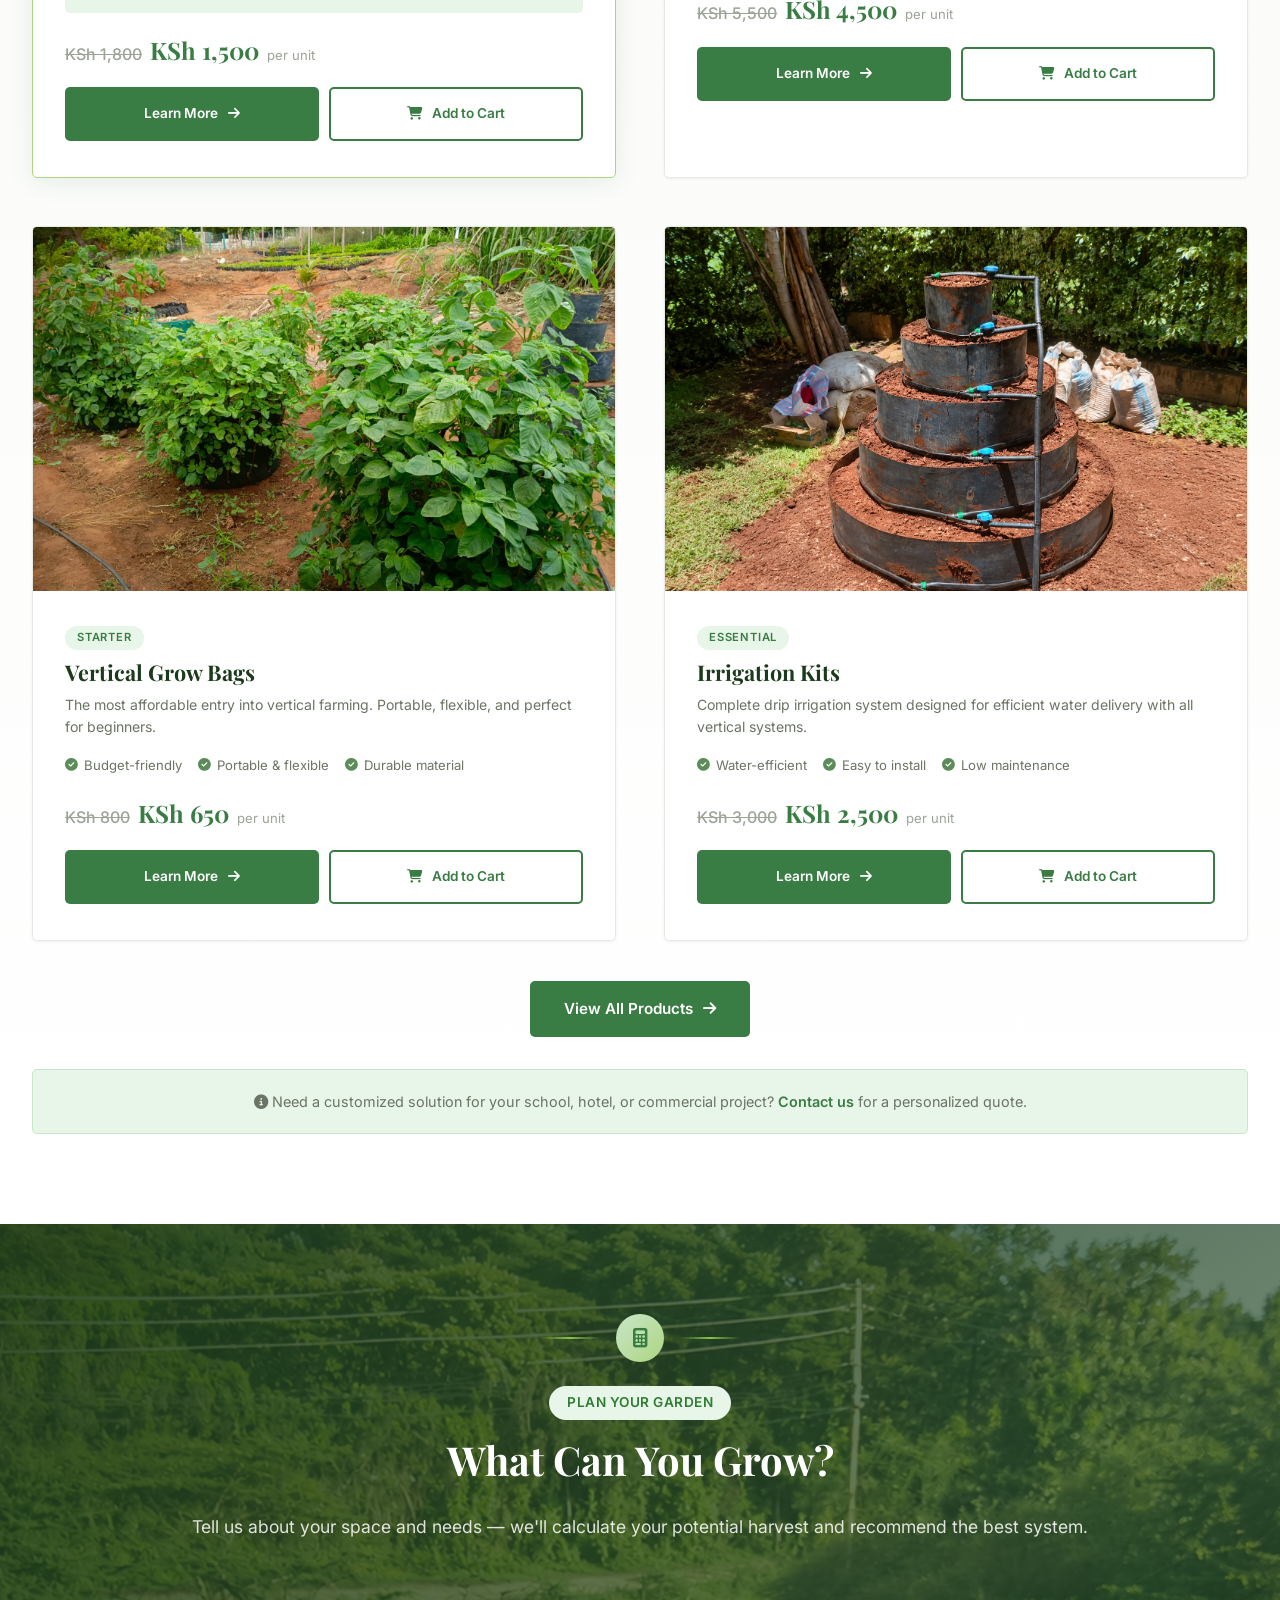
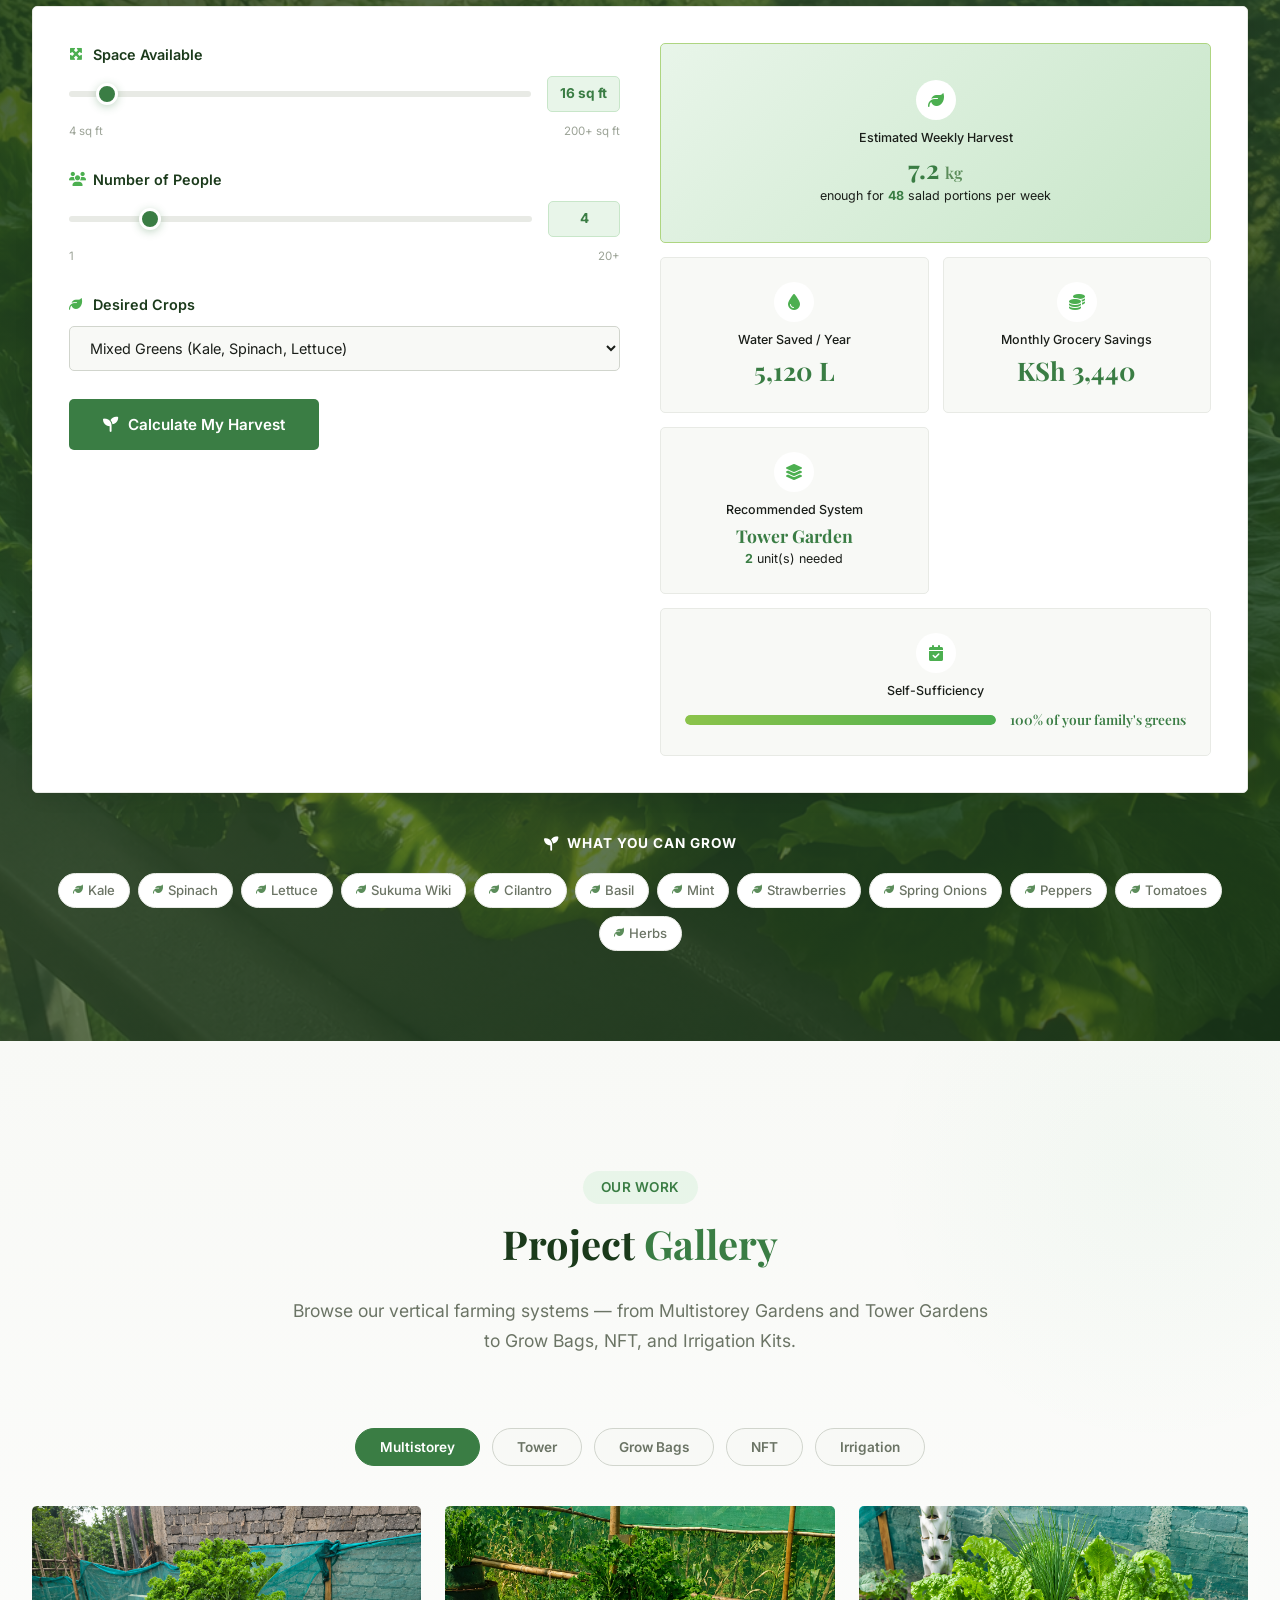
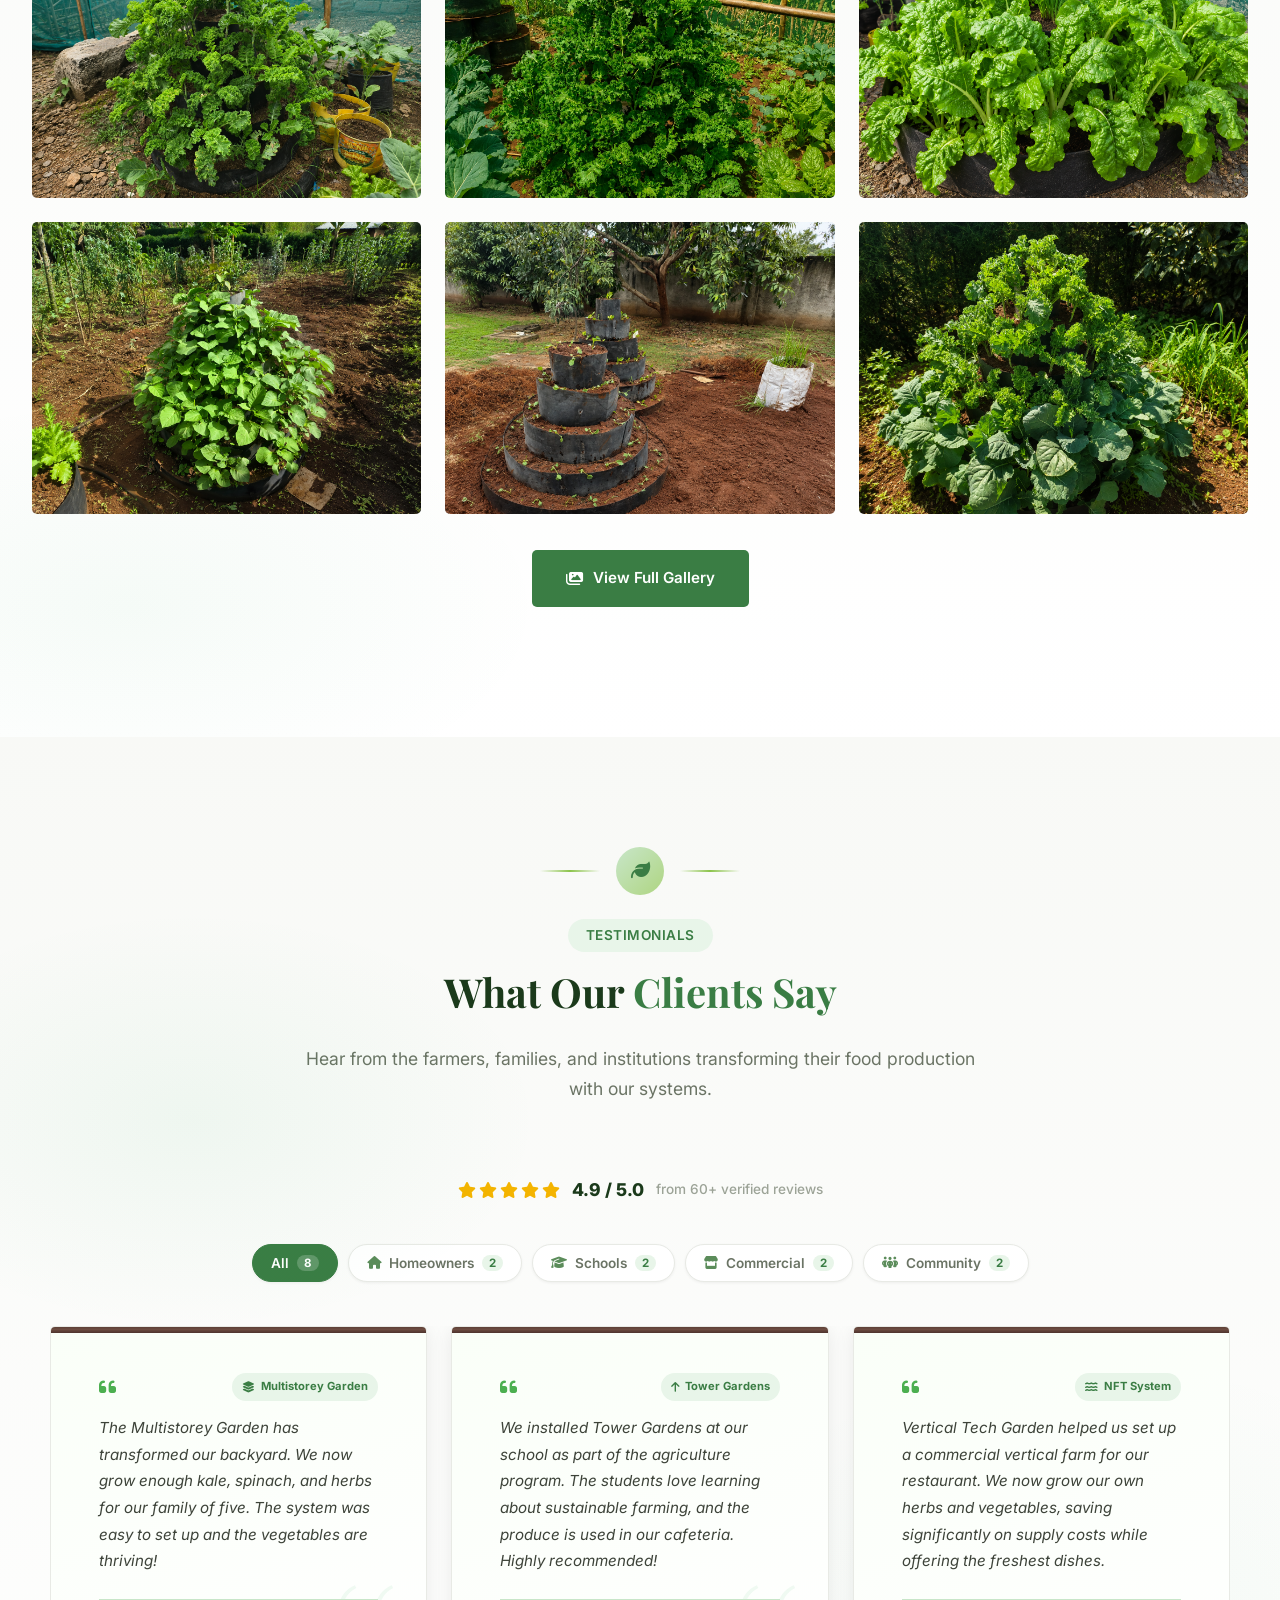
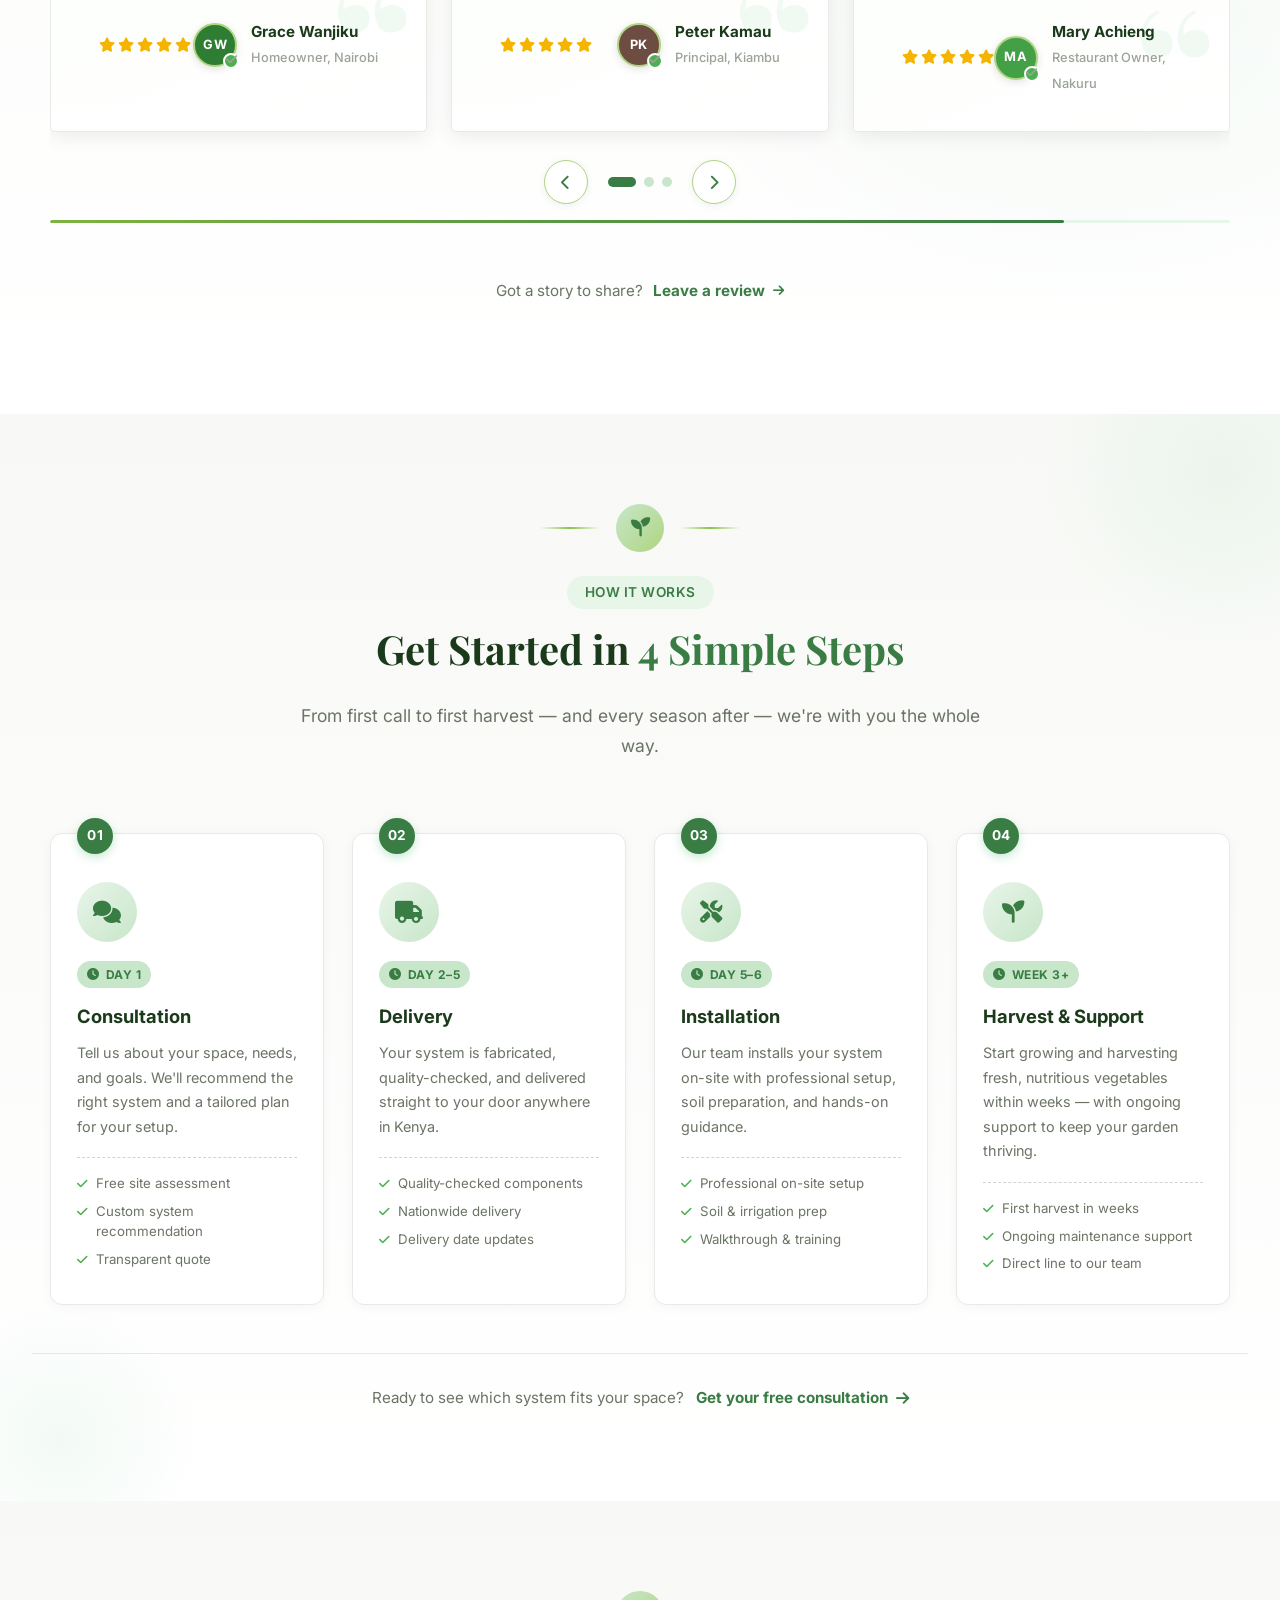
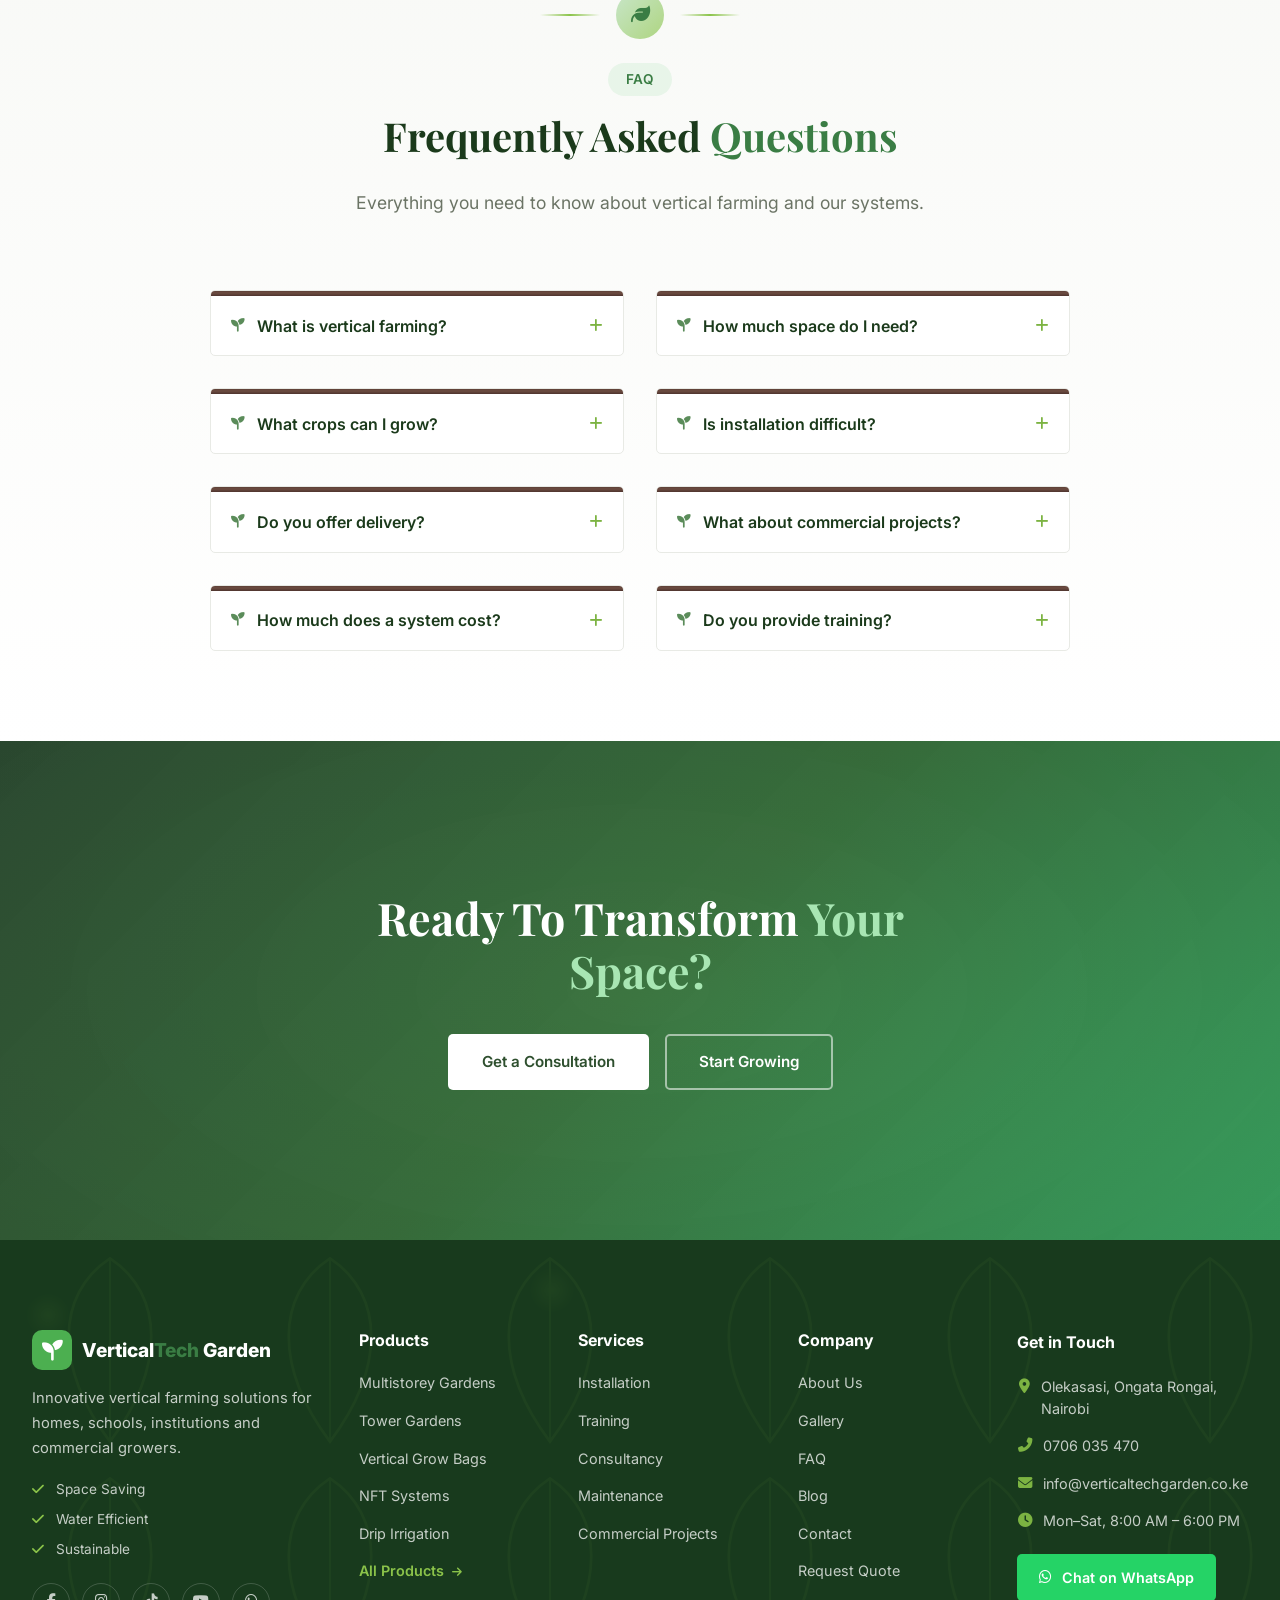
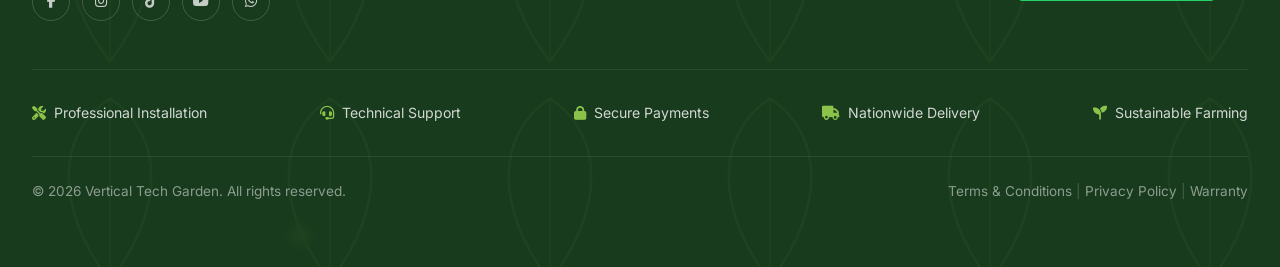
==== commit d494f200: "Fix JS timing: include.js loads main.js dynamically AFTER header/footer inject (v6)" ====
--- a/index.html
+++ b/index.html
@@ -1187,6 +1187,5 @@
     <div id="footer"></div>
 
     <script src="js/include.js"></script>
-    <script src="js/main.js?v=5"></script>
 </body>
 </html>
--- a/css/style.css
+++ b/css/style.css
@@ -1054,6 +1054,8 @@
 @media (max-width: 768px) {
     .nav-toggle { display: flex; }
 
+    .nav-actions { margin-left: auto; }
+
     .nav-links {
         position: fixed;
         top: 0;
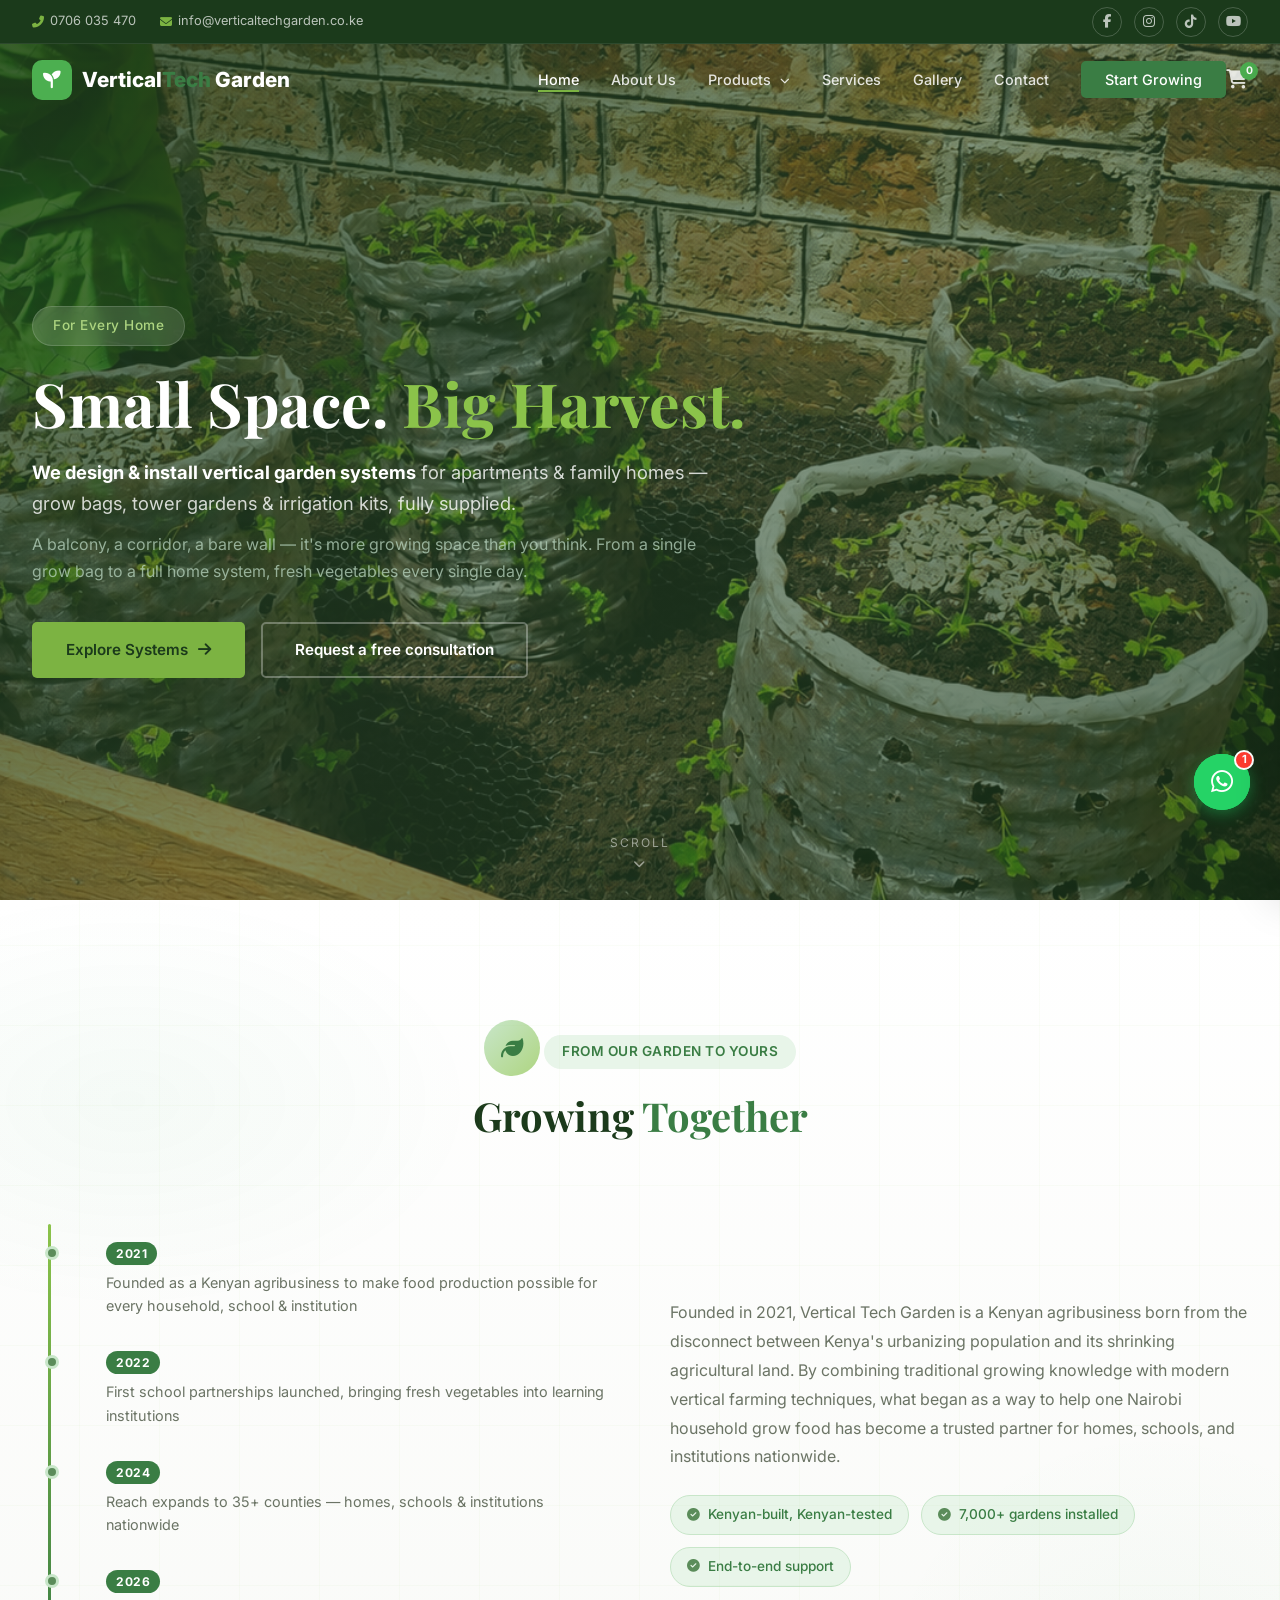
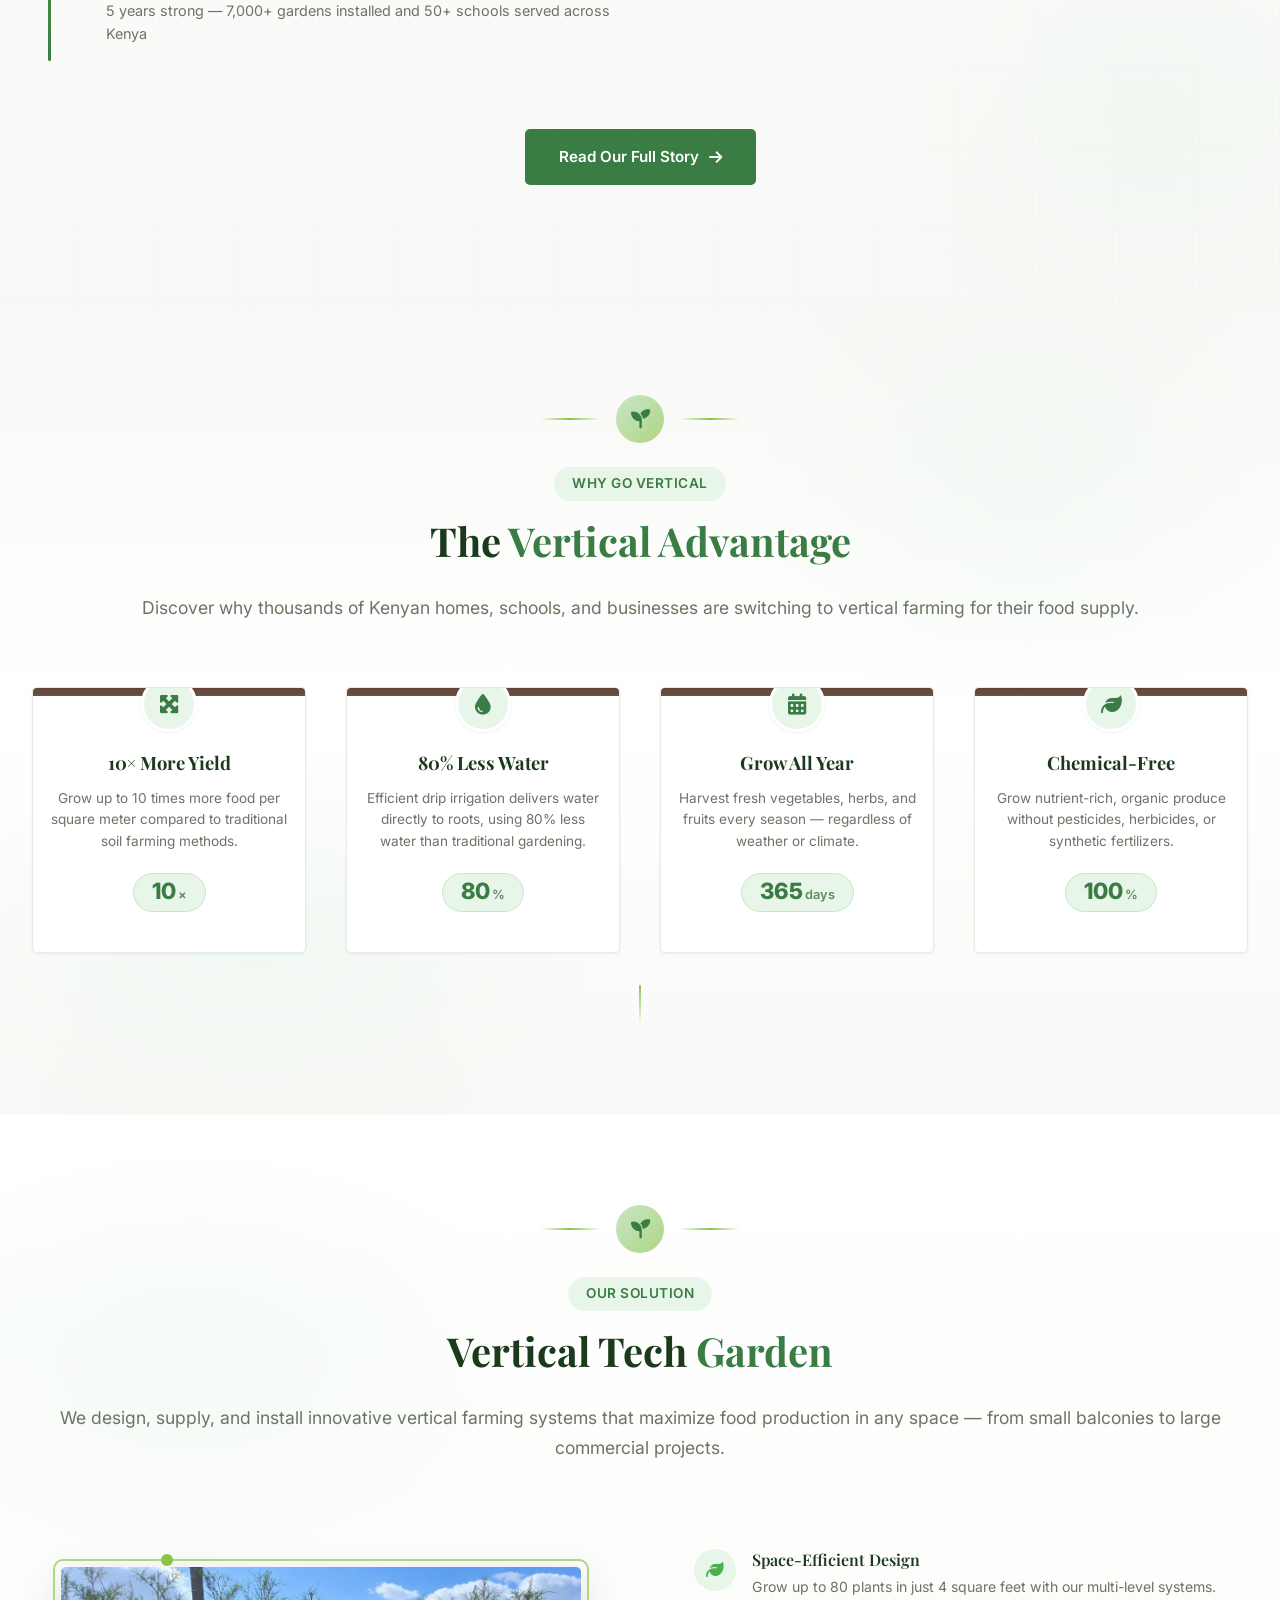
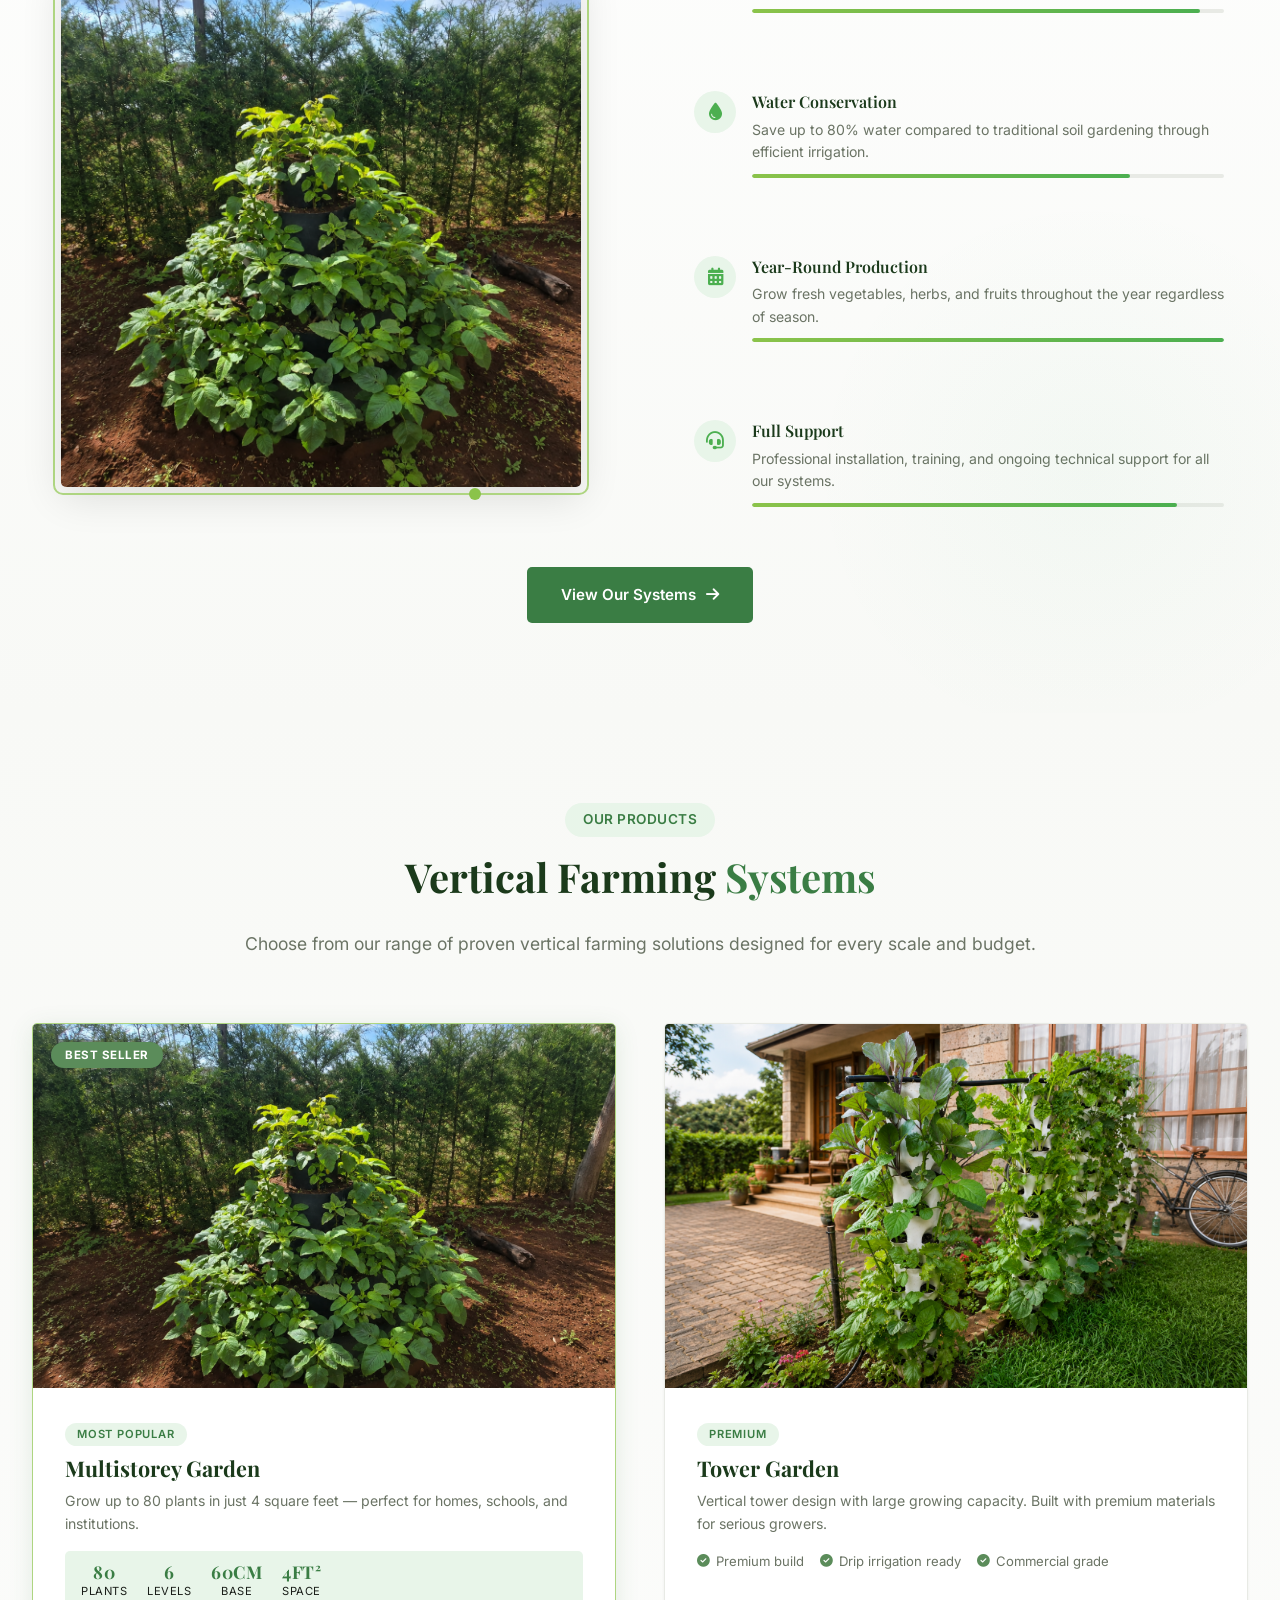
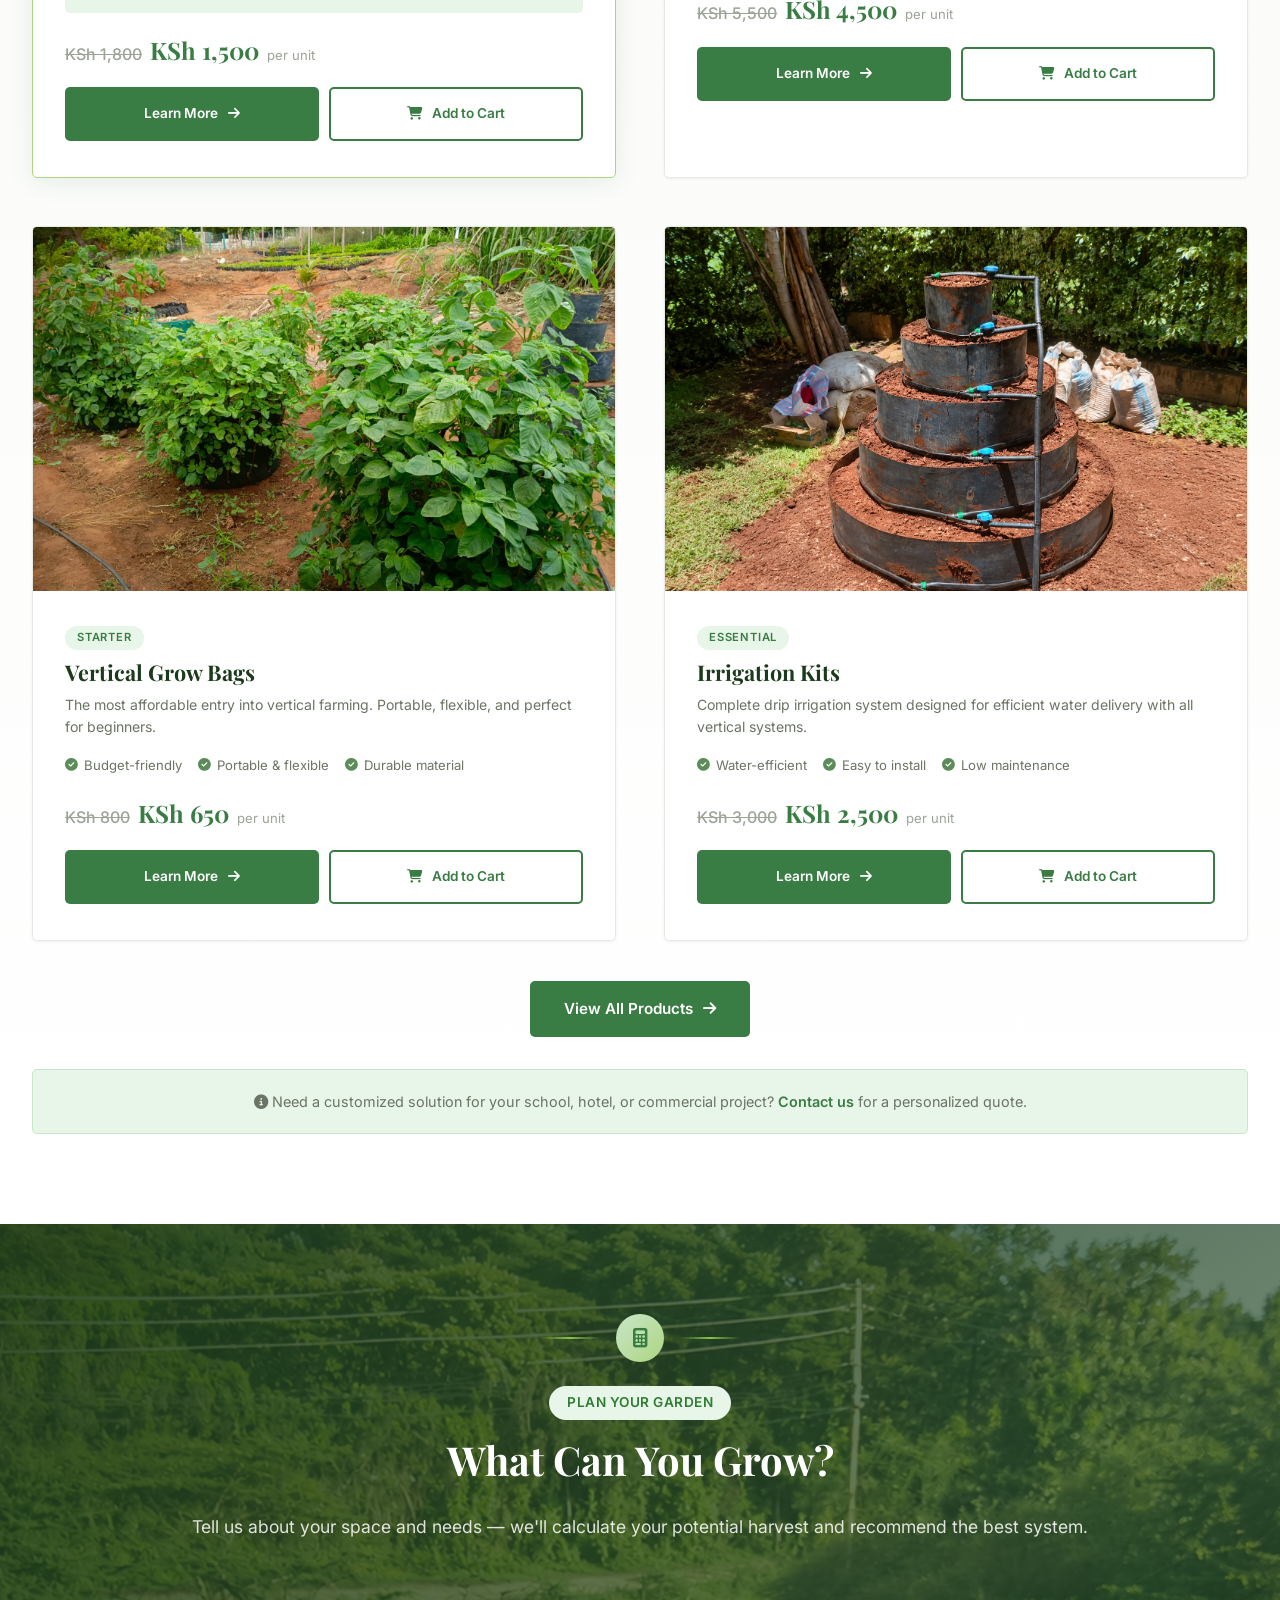
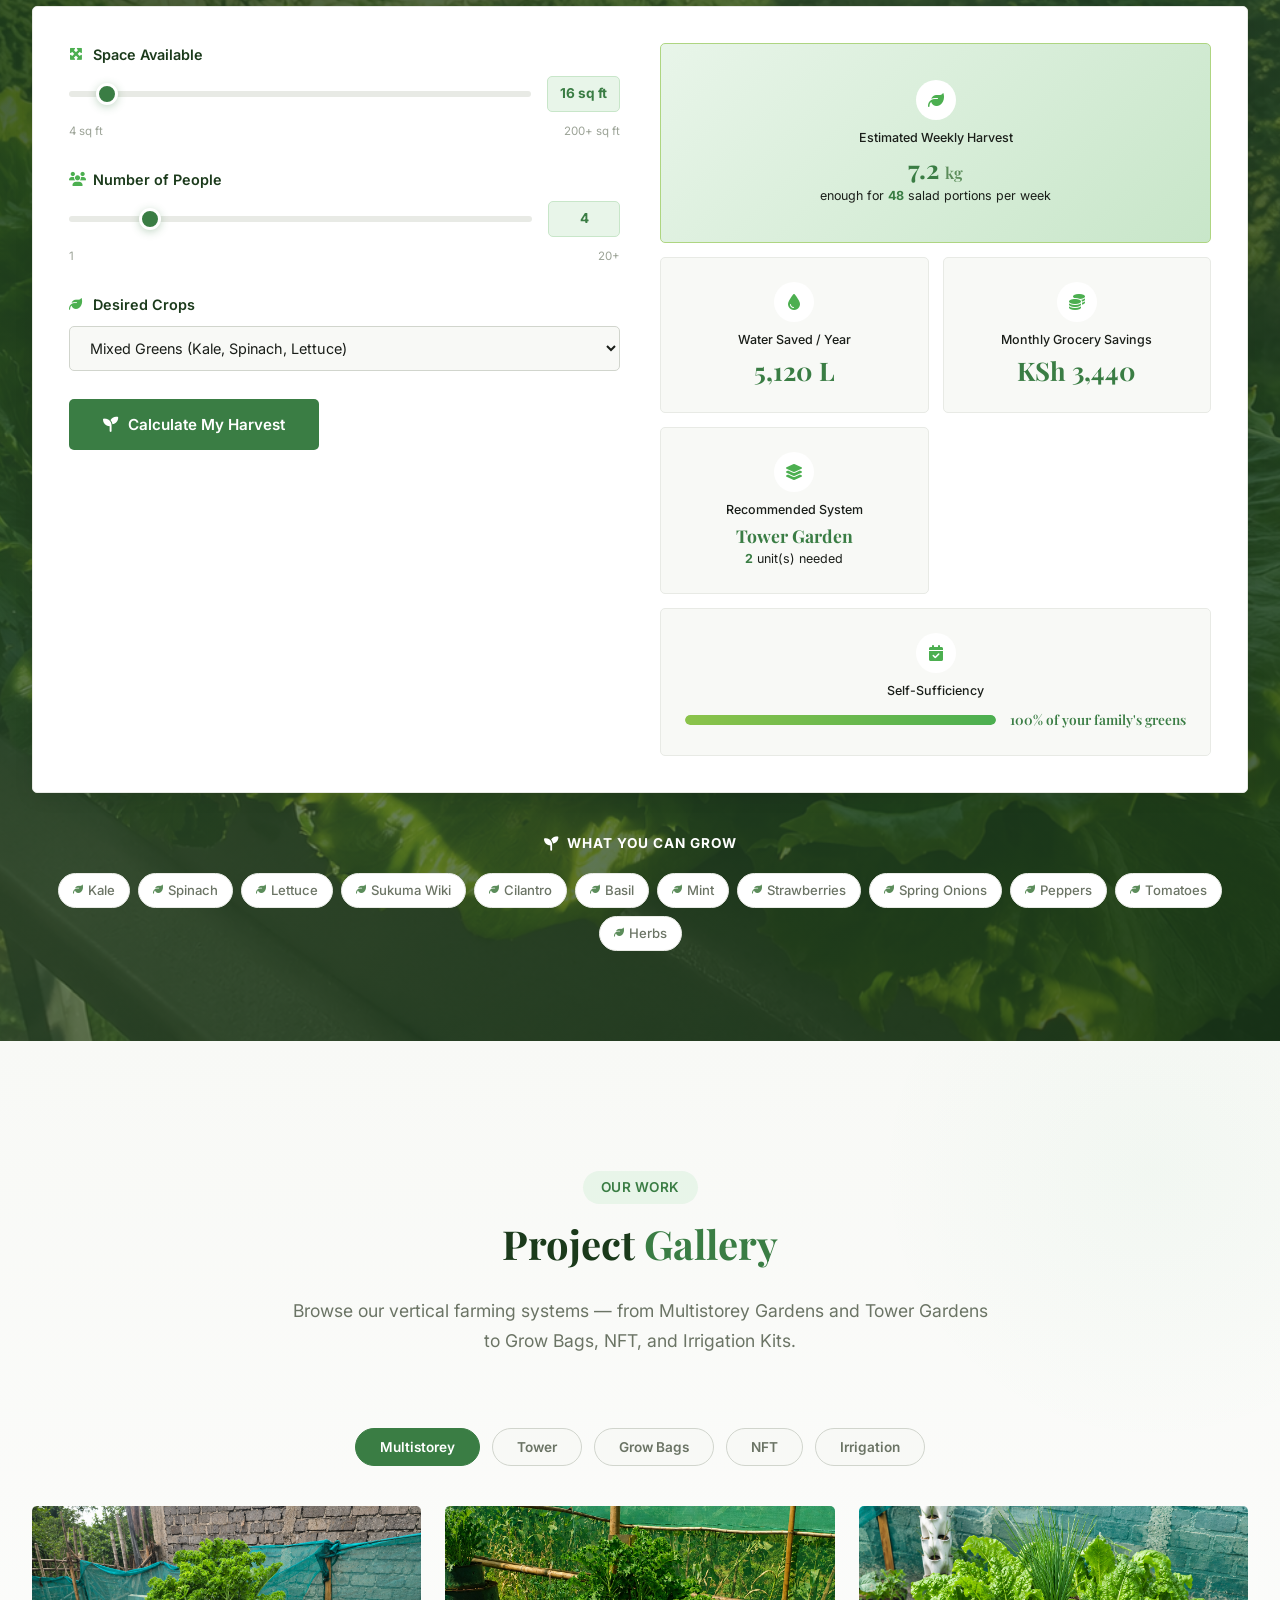
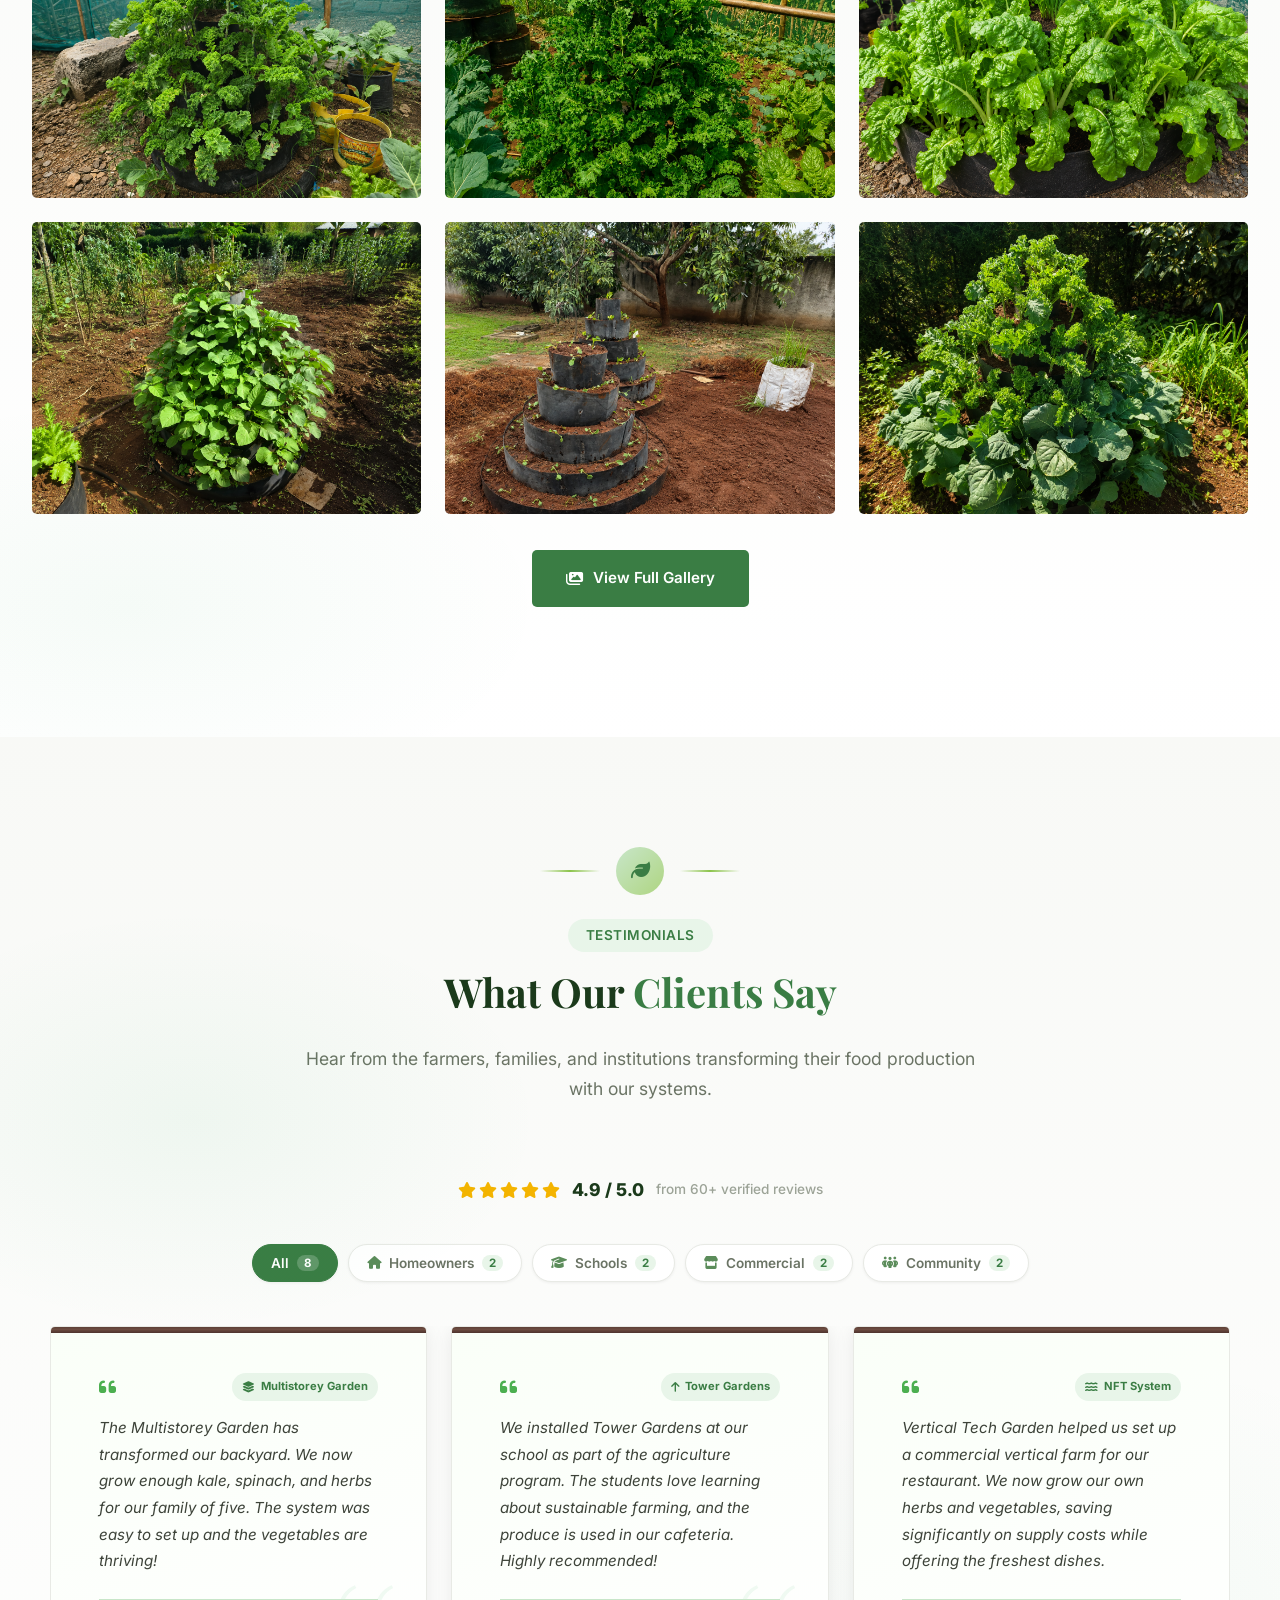
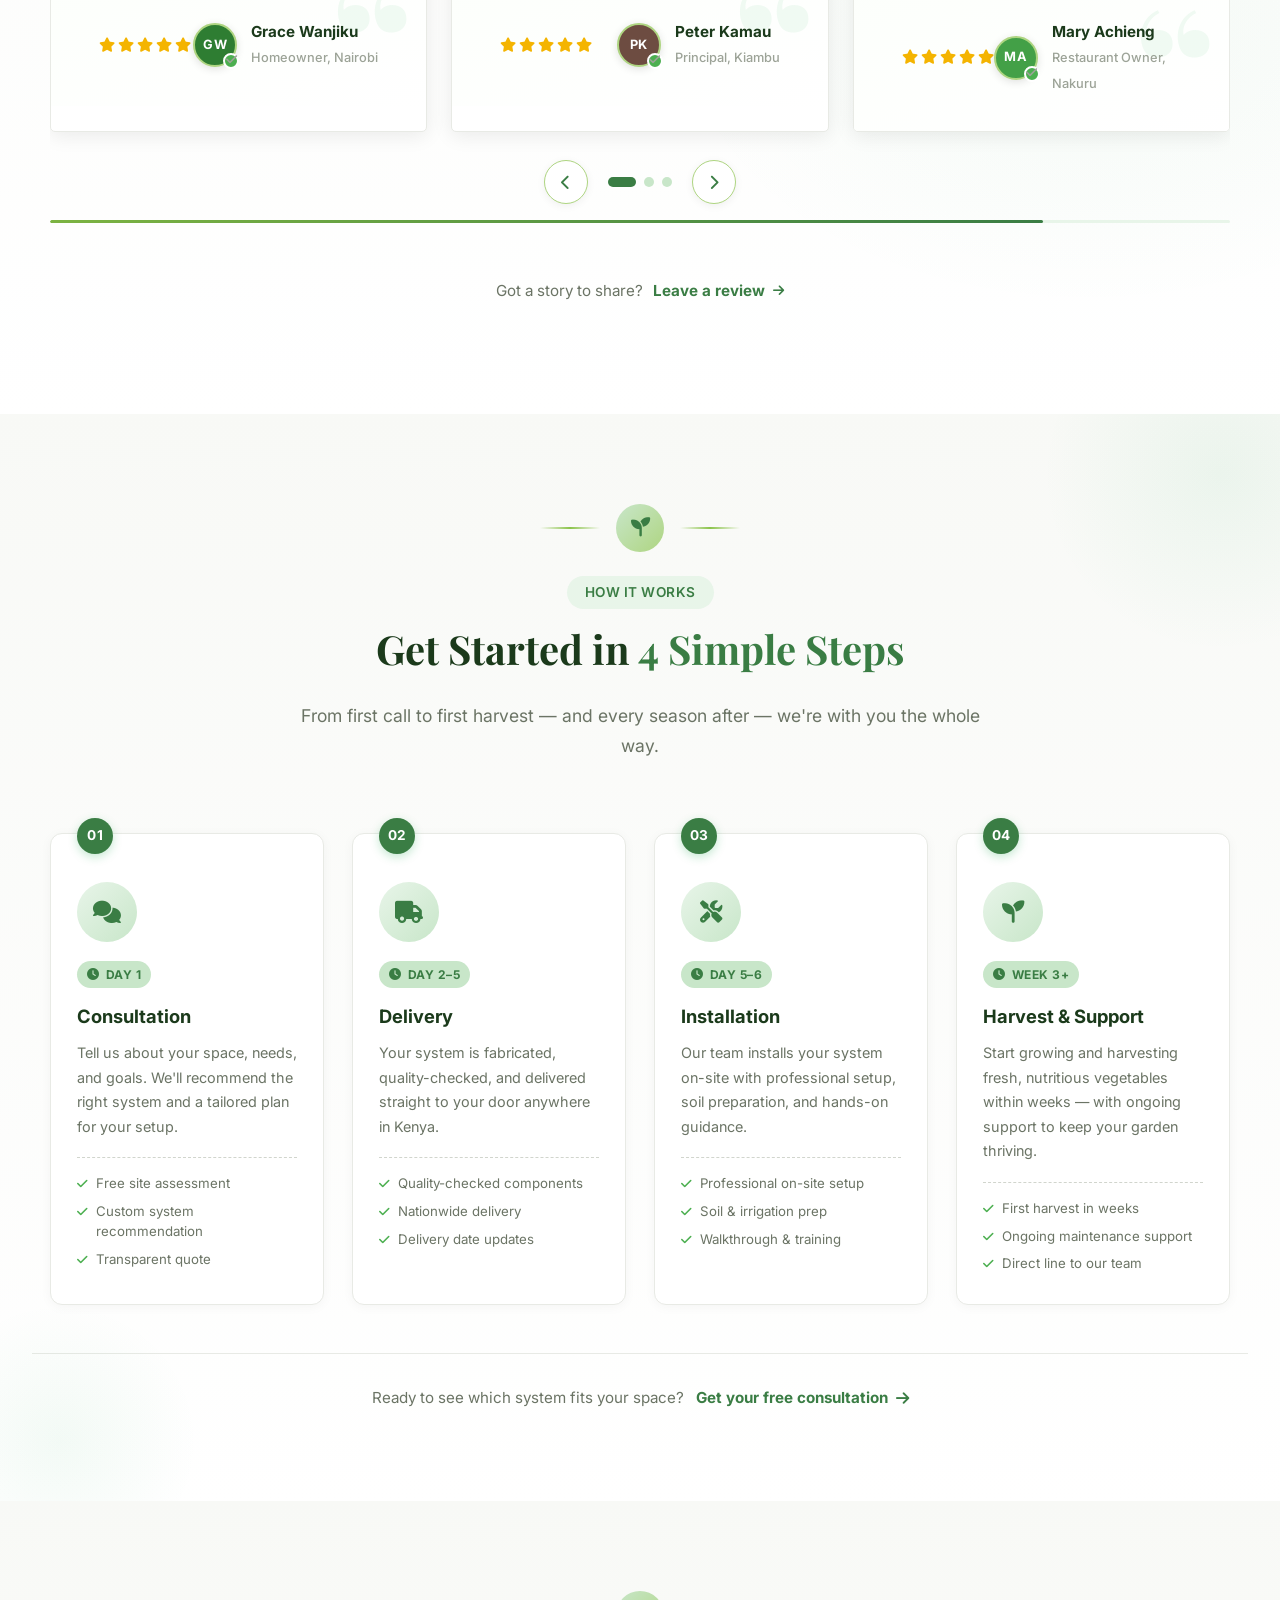
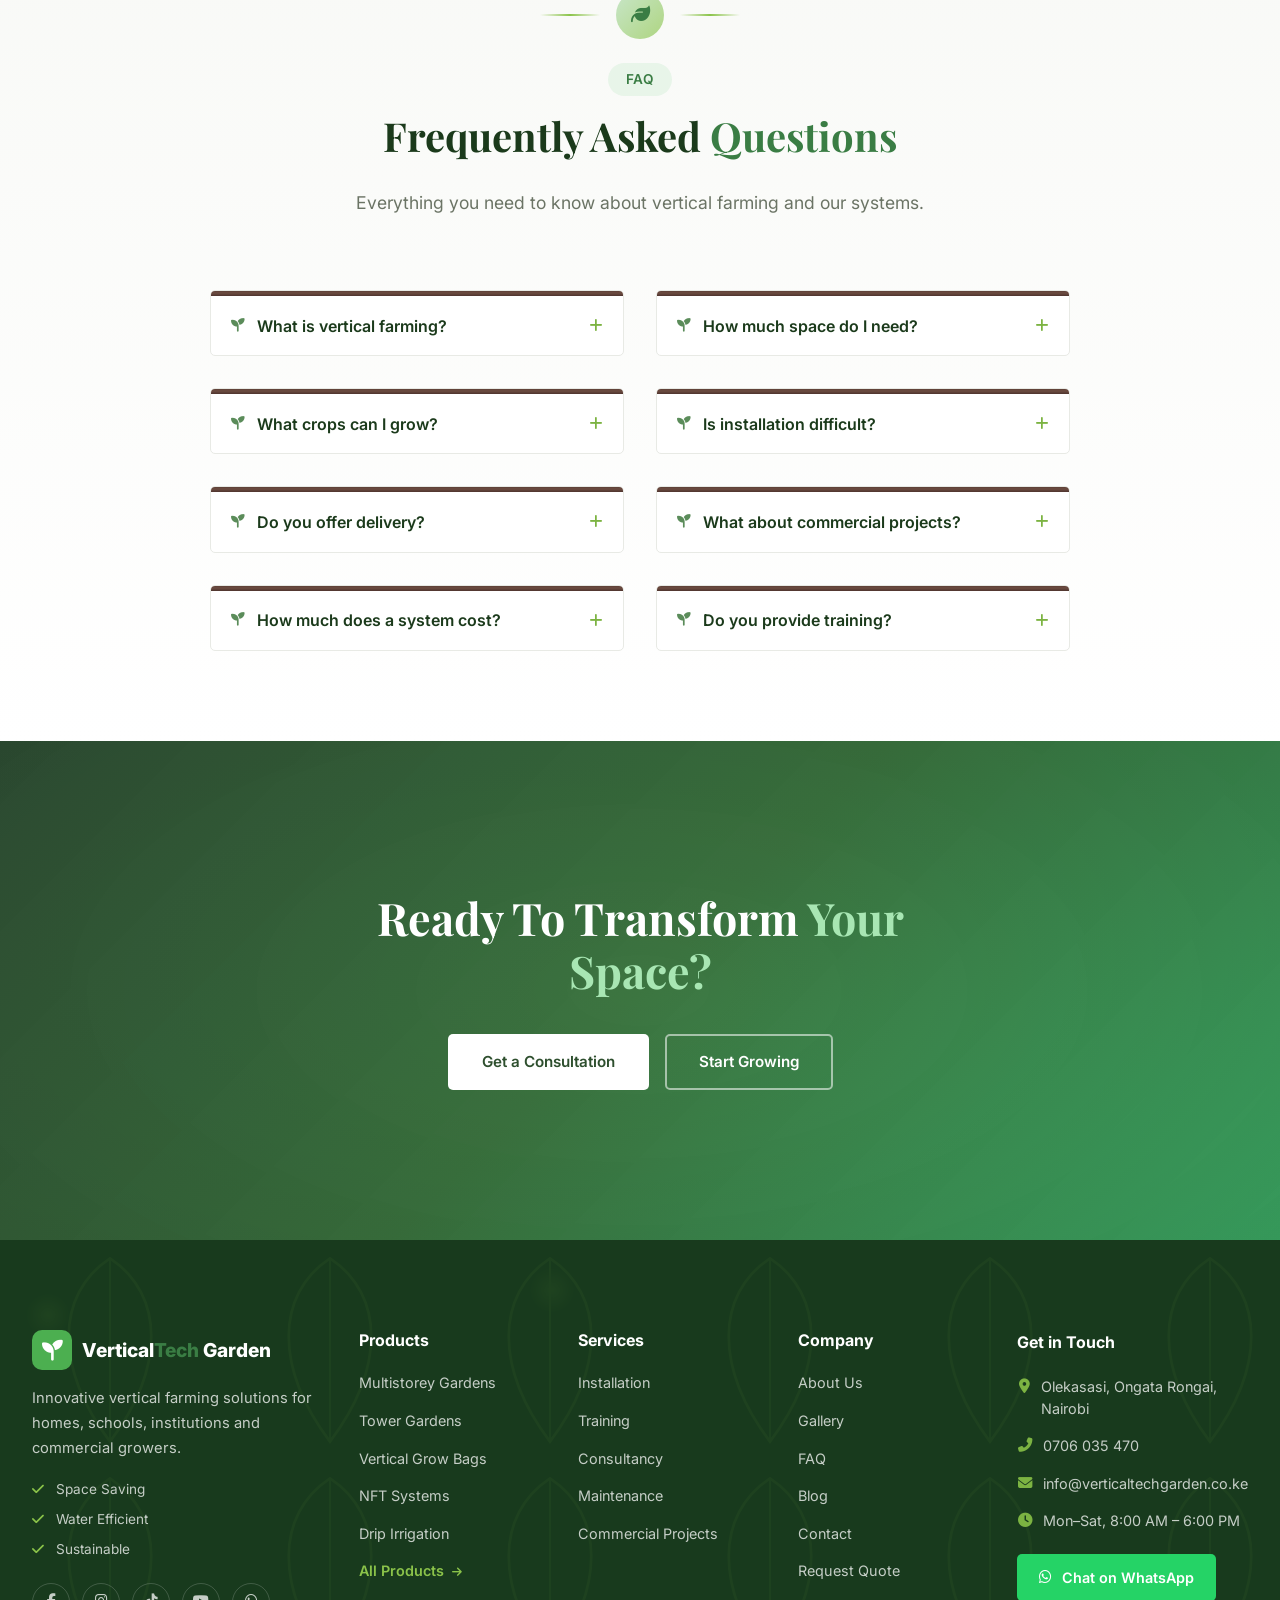
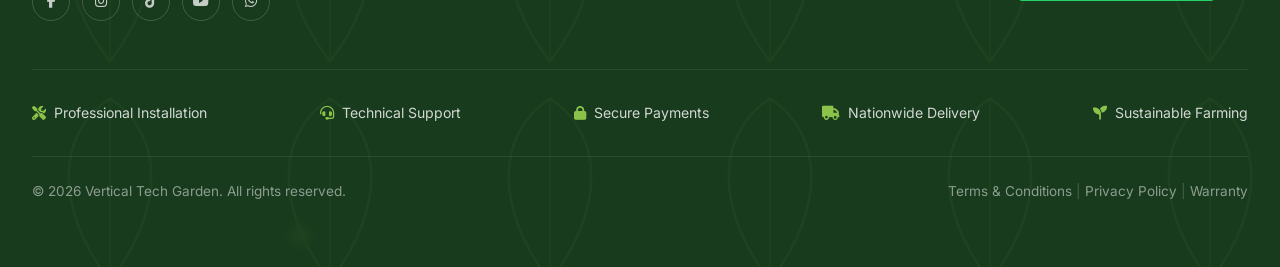
==== commit 849c51fa: "Bulletproof JS: poll for nav-links instead of timing-dependent init (v6)" ====
--- a/index.html
+++ b/index.html
@@ -1187,5 +1187,6 @@
     <div id="footer"></div>
 
     <script src="js/include.js"></script>
+    <script src="js/main.js?v=6"></script>
 </body>
 </html>
